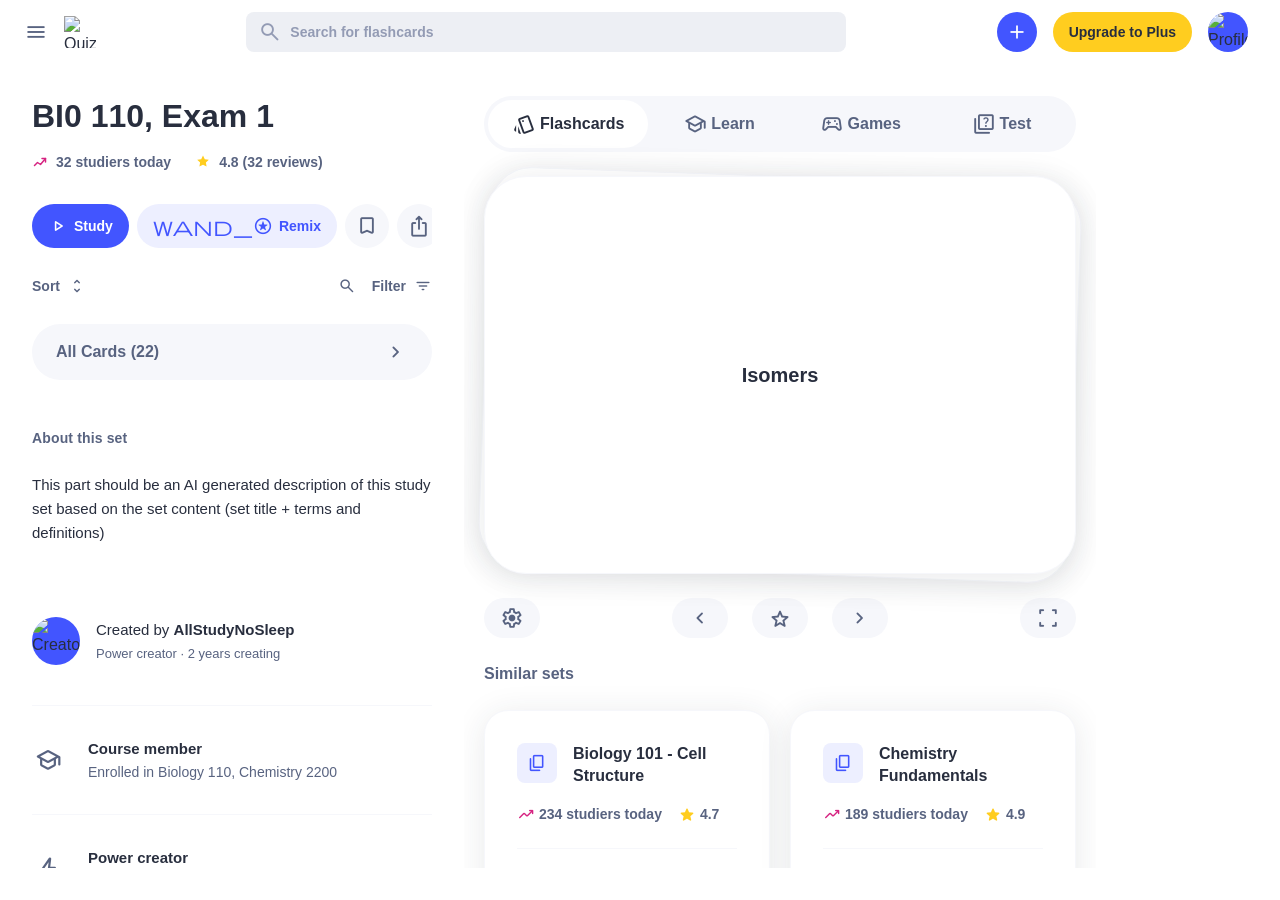
==== index.html @ 4a9bde60 "Change filter button label from 'All' to 'Filter' in variant A" ====
<!DOCTYPE html>
<html lang="en">
<head>
    <meta charset="UTF-8">
    <meta name="viewport" content="width=device-width, initial-scale=1.0">
    <title>BIO 110, Exam 1 - Flashcards</title>
    <link rel="stylesheet" href="styles.css">
    <link rel="preconnect" href="https://fonts.googleapis.com">
    <link rel="preconnect" href="https://fonts.gstatic.com" crossorigin>
    <link href="https://fonts.googleapis.com/css2?family=Material+Symbols+Rounded:opsz,wght,FILL,GRAD@24,400,0,-25" rel="stylesheet">
    <!-- Supabase Client -->
    <script src="https://cdn.jsdelivr.net/npm/@supabase/supabase-js@2"></script>
</head>
<body>
    <!-- Header / Top Navigation -->
    <header class="top-nav">
        <div class="nav-left">
            <button class="icon-btn menu-btn" aria-label="Menu">
                <span class="material-symbols-rounded">menu</span>
            </button>
            <div class="logo">
                <img src="images/Q.png" alt="Quizlet" width="32" height="32">
            </div>
        </div>
        
        <div class="search-bar">
            <span class="material-symbols-rounded search-icon">search</span>
            <span class="search-placeholder">Search for flashcards</span>
        </div>
        
        <div class="nav-right">
            <button class="create-btn" aria-label="Create">
                <span class="material-symbols-rounded">add</span>
            </button>
            <button class="upgrade-btn">Upgrade to Plus</button>
            <div class="avatar">
                <img src="images/Avatar.png" alt="Profile">
            </div>
        </div>
    </header>

    <!-- 3-Panel Layout (Variant B) -->
    <div class="three-panel-layout" id="three-panel-layout">
        <!-- Panel 1: Discovery -->
        <aside class="panel-discovery" id="panel-discovery">
            <div class="discovery-header">
                <h2 class="discovery-title">Discover</h2>
                <button class="discovery-refresh-btn" id="discovery-refresh-btn" title="Find related sets">
                    <span class="material-symbols-rounded">refresh</span>
                </button>
            </div>
            <h5 class="similar-title">Similar sets</h5>
            <div class="discovery-tabs" id="discovery-tabs">
                <button class="discovery-tab active" data-filter="all">All</button>
                <!-- Dynamic tabs will be added here -->
            </div>
            <div class="discovery-list" id="discovery-list">
                <!-- Discovery cards will be populated dynamically -->
                <div class="discovery-loading-skeleton">
                    <div class="skeleton-card"></div>
                    <div class="skeleton-card"></div>
                    <div class="skeleton-card"></div>
                </div>
            </div>
        </aside>

        <!-- Resize Handle 1 -->
        <div class="panel-resize-handle" data-resize="left"></div>

        <!-- Panel 2: Main Content -->
        <main class="panel-main" id="panel-main">
            <div class="panel-main-header">
                <div class="panel-main-title-row">
                    <h1 class="panel-main-title" id="panel-set-title">BIO 110, Exam 1</h1>
                </div>
                <!-- Default meta (hidden in progress view) -->
                <div class="panel-main-meta hide-in-progress" id="panel-meta">
                    <span class="panel-meta-item">
                        <svg width="16" height="16" viewBox="0 0 16 16" fill="none">
                            <path d="M2.5 11.5L5.5 8.5L8.5 10.5L13.5 4.5" stroke="#D62381" stroke-width="1.5" stroke-linecap="round" stroke-linejoin="round"/>
                            <path d="M10 4.5H13.5V8" stroke="#D62381" stroke-width="1.5" stroke-linecap="round" stroke-linejoin="round"/>
                        </svg>
                        <span id="panel-studiers-count">32 studiers today</span>
                    </span>
                    <span class="panel-meta-item">
                        <svg width="16" height="16" viewBox="0 0 16 16" fill="none">
                            <path d="M8 1.5L9.79 5.13L13.81 5.72L10.9 8.53L11.58 12.51L8 10.63L4.42 12.51L5.1 8.53L2.19 5.72L6.21 5.13L8 1.5Z" fill="#FFCD1F"/>
                        </svg>
                        <span id="panel-rating">4.8 (32 reviews)</span>
                    </span>
                </div>
                <!-- Progress bar (shown in progress view) -->
                <div class="panel-progress-view show-in-progress" id="panel-progress-view">
                    <div class="panel-progress-bar">
                        <div class="panel-progress-fill" id="panel-progress-fill"></div>
                    </div>
                    <span class="panel-progress-text" id="panel-progress-text">0% complete</span>
                </div>
                <div class="panel-main-buttons hide-in-progress">
                    <button class="panel-study-btn" id="panel-study-btn">
                        <span class="material-symbols-rounded">play_arrow</span>
                        Study
                    </button>
                    <button class="panel-remix-btn" id="panel-remix-btn">
                        <span class="material-symbols-rounded">wand_stars</span>
                        Remix
                    </button>
                    <div class="panel-main-actions">
                        <button class="panel-action-btn">
                            <span class="material-symbols-rounded">bookmark</span>
                        </button>
                        <button class="panel-action-btn">
                            <span class="material-symbols-rounded">ios_share</span>
                        </button>
                        <div class="more-menu-wrapper">
                            <button class="panel-action-btn more-menu-trigger" aria-label="More options">
                                <span class="material-symbols-rounded">more_horiz</span>
                            </button>
                            <div class="more-menu-dropdown">
                                <button class="more-menu-item">
                                    <span class="material-symbols-rounded">group_add</span>
                                    Add to class
                                </button>
                                <button class="more-menu-item">
                                    <span class="material-symbols-rounded">wand_stars</span>
                                    Remix
                                </button>
                                <button class="more-menu-item">
                                    <span class="material-symbols-rounded">print</span>
                                    Print
                                </button>
                                <button class="more-menu-item">
                                    <span class="material-symbols-rounded">call_merge</span>
                                    Combine
                                </button>
                                <button class="more-menu-item">
                                    <span class="material-symbols-rounded">code</span>
                                    Embed
                                </button>
                                <button class="more-menu-item">
                                    <span class="material-symbols-rounded">warning</span>
                                    Report
                    </button>
                            </div>
                        </div>
                    </div>
                </div>
                <div class="panel-sort-filter">
                    <button class="panel-control-btn" id="panel-sort-btn">
                        <span>Sort</span>
                        <span class="material-symbols-rounded">unfold_more</span>
                    </button>
                    <div class="panel-controls-right">
                        <div class="panel-search-wrapper" id="panel-search-wrapper">
                            <button class="panel-search-btn" id="panel-search-btn">
                                <span class="material-symbols-rounded">search</span>
                            </button>
                            <input type="text" class="panel-search-input" id="panel-search-input" placeholder="Search">
                        </div>
                        <button class="panel-control-btn hide-in-progress" id="panel-filter-btn">
                            <span>Filter</span>
                            <span class="material-symbols-rounded">filter_list</span>
                        </button>
                    </div>
                </div>
            </div>
            <div class="panel-terms-list" id="panel-terms-list">
                <!-- Terms will be populated dynamically -->
            </div>
            <button class="panel-add-term-btn hide-in-progress">
                <span class="material-symbols-rounded">add</span>
                <span>Add cards or upload notes</span>
            </button>
        </main>

        <!-- Resize Handle for Variant E (between terms and AI chat) -->
        <div class="panel-resize-handle" data-resize="center"></div>

        <!-- AI Chat Panel (Variant E only) -->
        <div class="ai-chat-panel" id="ai-chat-panel">
            <!-- Top action buttons -->
            <div class="ai-chat-top-bar">
                <div class="ai-chat-menu-wrapper">
                    <button class="ai-chat-menu-btn" id="ai-chat-menu-btn">
                        <span class="material-symbols-rounded">more_horiz</span>
                    </button>
                    <div class="ai-chat-menu-dropdown" id="ai-chat-menu-dropdown">
                        <button class="ai-chat-menu-item" id="ai-chat-clear-history">
                            <span class="material-symbols-rounded">delete_sweep</span>
                            <span>Clear chat history</span>
                        </button>
                        <button class="ai-chat-menu-item" id="ai-chat-new-conversation">
                            <span class="material-symbols-rounded">add_comment</span>
                            <span>Start new conversation</span>
                        </button>
                    </div>
                </div>
                <button class="ai-chat-collapse-btn">
                    <span class="material-symbols-rounded">expand_more</span>
                </button>
            </div>
            
            <!-- Messages area -->
            <div class="ai-chat-messages" id="ai-chat-messages">
                <!-- Welcome state -->
                <div class="ai-chat-welcome">
                    <!-- Gradient blur decoration -->
                    <div class="ai-chat-gradient-bg"></div>
                    
                    <div class="ai-chat-welcome-content">
                        <h2 class="ai-chat-welcome-title">Let's get ready for exam day</h2>
                        
                        <div class="ai-chat-action-pills">
                            <button class="ai-action-pill" data-prompt="Help me cram for my exam on these flashcards">
                                Help me cram
                            </button>
                            <button class="ai-action-pill" data-prompt="Quiz me on these flashcards">
                                Quiz me
                            </button>
                            <button class="ai-action-pill" data-prompt="Help me prep for an exam on this material">
                                Prep for an exam
                            </button>
                        </div>
                    </div>
                </div>
            </div>
            
            <!-- Input area -->
            <div class="ai-chat-input-area">
                <div class="ai-chat-input-wrapper">
                    <div class="ai-chat-input-row">
                        <button class="ai-chat-add-btn">
                            <span class="material-symbols-rounded">add</span>
                        </button>
                        <input 
                            type="text"
                            class="ai-chat-input" 
                            id="ai-chat-input" 
                            placeholder="Ask me anything"
                        />
                        <button class="ai-chat-send-btn" id="ai-chat-send-btn" disabled>
                            <span class="material-symbols-rounded">arrow_upward</span>
                        </button>
                    </div>
                    
                    <!-- LLM Model Selector -->
                    <div class="llm-selector-wrapper">
                        <button class="llm-selector-btn" id="llm-selector-btn">
                            <span class="llm-selected-name">claude-4.5-sonnet</span>
                            <span class="material-symbols-rounded">expand_more</span>
                        </button>
                        <div class="llm-dropdown" id="llm-dropdown">
                            <div class="llm-dropdown-header">
                                <span>Search models</span>
                            </div>
                            <div class="llm-dropdown-toggles">
                                <label class="llm-toggle-item">
                                    <span>Auto</span>
                                    <input type="checkbox" class="llm-toggle" id="llm-auto">
                                    <span class="llm-toggle-slider"></span>
                                </label>
                                <label class="llm-toggle-item">
                                    <span>MAX Mode</span>
                                    <input type="checkbox" class="llm-toggle" id="llm-max-mode" checked>
                                    <span class="llm-toggle-slider"></span>
                                </label>
                            </div>
                            <div class="llm-dropdown-list">
                                <button class="llm-option" data-model="composer-1">composer-1</button>
                                <button class="llm-option" data-model="claude-4.5-opus-high">claude-4.5-opus-high</button>
                                <button class="llm-option active" data-model="claude-4.5-sonnet">claude-4.5-sonnet</button>
                                <button class="llm-option" data-model="gpt-5.1-codex-max">gpt-5.1-codex-max</button>
                                <button class="llm-option" data-model="gpt-5.2">gpt-5.2</button>
                                <button class="llm-option" data-model="gemini-3-flash">gemini-3-flash</button>
                                <button class="llm-option" data-model="gpt-5.1-codex-mini">gpt-5.1-codex-mini</button>
                                <button class="llm-option" data-model="grok-code-fast-1">grok-code-fast-1</button>
                            </div>
                        </div>
                    </div>
                </div>
            </div>
        </div>

        <!-- Resize Handle 2 -->
        <div class="panel-resize-handle" data-resize="right"></div>

        <!-- Panel 3: Study Plan (collapsible) -->
        <aside class="panel-study-plan" id="panel-study-plan">
            <!-- Default study plan view -->
            <div class="study-plan-default" id="study-plan-default">
                <div class="study-plan-header">
                    <h2 class="study-plan-title">Study plan</h2>
                    <button class="study-plan-settings" id="study-plan-settings-btn">
                        <span class="material-symbols-rounded settings-icon">tune</span>
                        <span class="material-symbols-rounded save-icon">check</span>
                    </button>
                </div>
                
                <div class="study-plan-timeline" id="study-plan-timeline">
                    <div class="study-plan-item recommended" data-mode="flashcards">
                        <div class="study-plan-dot"></div>
                        <button class="study-plan-drag-handle">
                            <span class="material-symbols-rounded">drag_indicator</span>
                        </button>
                        <div class="study-action-card study-action-flashcards expanded" data-mode="flashcards">
                            <div class="study-action-header">
                                <div class="study-action-icon edit-mode-icon">
                                    <div class="mode-icon-wrapper">
                                        <img src="images/flashcards.png" alt="Flashcards" class="mode-icon-img">
                                        <img src="images/shadow.png" alt="" class="mode-icon-shadow">
                                    </div>
                                </div>
                                <span class="study-action-label">Flashcards</span>
                                <div class="study-action-cta">
                                    <span class="study-action-cta-text">Quick practice</span>
                                    <span class="material-symbols-rounded">chevron_right</span>
                                </div>
                            </div>
                            <div class="study-action-illustration">
                                <img src="images/flashcards.png" alt="Flashcards" class="study-action-illustration-img">
                                <img src="images/shadow.png" alt="" class="study-action-illustration-shadow">
                            </div>
                            <div class="study-action-progress panel-flashcard-progress">
                                <div class="study-action-progress-bar">
                                    <div class="study-action-progress-fill" id="panel-flashcard-progress" style="width: 0%"></div>
                            </div>
                                <span class="study-action-progress-text" id="panel-flashcard-progress-text">0% complete</span>
                            </div>
                            <button class="study-action-delete">
                                <span class="material-symbols-rounded">delete</span>
                            </button>
                        </div>
                    </div>
                    
                    <div class="study-plan-item" data-mode="learn">
                        <div class="study-plan-dot"></div>
                        <button class="study-plan-drag-handle">
                            <span class="material-symbols-rounded">drag_indicator</span>
                        </button>
                        <div class="study-action-card study-action-learn" data-mode="learn">
                            <span class="study-action-label">Learn</span>
                            <div class="study-action-icon">
                                <div class="mode-icon-wrapper">
                                    <img src="images/learn.png" alt="Learn" class="mode-icon-img">
                                    <img src="images/shadow.png" alt="" class="mode-icon-shadow">
                                </div>
                                <span class="material-symbols-rounded chevron-icon">chevron_right</span>
                            </div>
                            <button class="study-action-delete">
                                <span class="material-symbols-rounded">delete</span>
                            </button>
                        </div>
                    </div>
                    
                    <div class="study-plan-item" data-mode="games">
                        <div class="study-plan-dot"></div>
                        <button class="study-plan-drag-handle">
                            <span class="material-symbols-rounded">drag_indicator</span>
                        </button>
                        <div class="study-action-card study-action-games" data-mode="games">
                            <span class="study-action-label">Games</span>
                            <div class="study-action-icon">
                                <div class="mode-icon-wrapper">
                                    <img src="images/games.png" alt="Games" class="mode-icon-img">
                                    <img src="images/shadow.png" alt="" class="mode-icon-shadow">
                                </div>
                                <span class="material-symbols-rounded chevron-icon">chevron_right</span>
                            </div>
                            <button class="study-action-delete">
                                <span class="material-symbols-rounded">delete</span>
                            </button>
                        </div>
                    </div>
                    
                    <div class="study-plan-item" data-mode="test">
                        <div class="study-plan-dot"></div>
                        <button class="study-plan-drag-handle">
                            <span class="material-symbols-rounded">drag_indicator</span>
                        </button>
                        <div class="study-action-card study-action-test" data-mode="test">
                            <span class="study-action-label">Test</span>
                            <div class="study-action-icon">
                                <div class="mode-icon-wrapper">
                                    <img src="images/test.png" alt="Test" class="mode-icon-img">
                                    <img src="images/shadow.png" alt="" class="mode-icon-shadow">
                                </div>
                                <span class="material-symbols-rounded chevron-icon">chevron_right</span>
                            </div>
                            <button class="study-action-delete">
                                <span class="material-symbols-rounded">delete</span>
                            </button>
                        </div>
                    </div>
                    
                    <div class="study-plan-item study-plan-add-new" id="study-plan-add-new">
                        <div class="study-plan-dot add-dot"></div>
                        <button class="study-action-card study-action-add" id="study-plan-add-btn">
                            <span class="study-action-label">Add activity</span>
                            <span class="material-symbols-rounded">add</span>
                        </button>
                    </div>
                </div>
                
                <div class="study-plan-header exam-day-header">
                    <h2 class="study-plan-title">Exam day</h2>
                </div>
                
                <div class="exam-day-timeline">
                    <div class="exam-day-item">
                        <div class="exam-day-dot"></div>
                        <div class="study-action-card study-action-cheatsheet" data-mode="cheatsheet">
                            <span class="study-action-label">Cheat sheet</span>
                            <div class="study-action-icon">
                                <div class="mode-icon-wrapper">
                                    <img src="images/cheatsheet.png" alt="Cheat sheet" class="mode-icon-img">
                                    <img src="images/shadow.png" alt="" class="mode-icon-shadow">
                                </div>
                                <span class="material-symbols-rounded">chevron_right</span>
                            </div>
                        </div>
                    </div>
                    <div class="exam-day-item">
                        <div class="exam-day-dot"></div>
                        <div class="study-action-card study-action-podcast" data-mode="podcast">
                            <span class="study-action-label">Podcast</span>
                            <div class="study-action-icon">
                                <div class="mode-icon-wrapper">
                                    <img src="images/podcast.png" alt="Podcast" class="mode-icon-img">
                                    <img src="images/shadow.png" alt="" class="mode-icon-shadow">
                                </div>
                                <span class="material-symbols-rounded">chevron_right</span>
                            </div>
                        </div>
                    </div>
                    <div class="exam-day-item">
                        <div class="exam-day-dot"></div>
                        <div class="study-action-card study-action-video" data-mode="video">
                            <span class="study-action-label">Video overview</span>
                            <div class="study-action-icon">
                                <div class="mode-icon-wrapper">
                                    <img src="images/video-overview.png" alt="Video overview" class="mode-icon-img">
                                    <img src="images/shadow.png" alt="" class="mode-icon-shadow">
                                </div>
                                <span class="material-symbols-rounded">chevron_right</span>
                            </div>
                        </div>
                    </div>
                    <div class="exam-day-item">
                        <div class="exam-day-dot"></div>
                        <div class="study-action-card study-action-meditation" data-mode="meditation">
                            <span class="study-action-label">Pre-test meditation</span>
                            <div class="study-action-icon">
                                <div class="mode-icon-wrapper">
                                    <img src="images/meditation.png" alt="Meditation" class="mode-icon-img">
                                    <img src="images/shadow.png" alt="" class="mode-icon-shadow">
                                </div>
                                <span class="material-symbols-rounded">chevron_right</span>
                            </div>
                        </div>
                    </div>
                </div>
            </div>
            
            <!-- Expanded study experience view -->
            <div class="study-experience" id="study-experience">
                <div class="study-experience-header">
                    <nav class="experience-tabs" id="experience-tabs">
                        <button class="experience-tab-btn active" data-mode="flashcards">
                            <span class="material-symbols-rounded">style</span>
                            <span>Flashcards</span>
                        </button>
                        <button class="experience-tab-btn" data-mode="learn">
                            <span class="material-symbols-rounded">school</span>
                            <span>Learn</span>
                        </button>
                        <button class="experience-tab-btn" data-mode="games">
                            <span class="material-symbols-rounded">sports_esports</span>
                            <span>Games</span>
                        </button>
                        <button class="experience-tab-btn" data-mode="test">
                            <span class="material-symbols-rounded">quiz</span>
                            <span>Test</span>
                        </button>
                    </nav>
                    <div class="study-experience-progress">
                        <span id="study-progress-text">1 / 22</span>
                    </div>
                    <button class="study-close-btn" id="study-close-btn" title="Close">
                        <span class="material-symbols-rounded">close</span>
                    </button>
                </div>
                
                <div class="study-experience-content" id="study-experience-content">
                    <!-- Flashcard experience -->
                    <div class="experience-flashcard-wrapper">
                        <div class="experience-flashcard-stack">
                            <div class="experience-flashcard-bg"></div>
                            <div class="experience-flashcard" id="experience-flashcard">
                                <div class="experience-flashcard-inner">
                                    <div class="experience-flashcard-front">
                                        <p class="experience-flashcard-text" id="experience-card-front">Term</p>
                                    </div>
                                    <div class="experience-flashcard-back">
                                        <p class="experience-flashcard-text" id="experience-card-back">Definition</p>
                                    </div>
                                </div>
                            </div>
                        </div>
                        
                        <div class="experience-controls">
                            <div class="experience-controls-left">
                                <button class="experience-control-btn" id="experience-shuffle-btn" title="Shuffle">
                                    <span class="material-symbols-rounded">shuffle</span>
                                </button>
                            </div>
                            <div class="experience-controls-center">
                                <button class="experience-control-btn" id="experience-prev-btn">
                                    <span class="material-symbols-rounded">chevron_left</span>
                                </button>
                                <button class="experience-control-btn star" id="experience-star-btn">
                                    <span class="material-symbols-rounded">star</span>
                                </button>
                                <button class="experience-control-btn" id="experience-next-btn">
                                    <span class="material-symbols-rounded">chevron_right</span>
                                </button>
                            </div>
                            <div class="experience-controls-right">
                                <button class="experience-control-btn" id="experience-fullscreen-btn" title="Fullscreen">
                                    <span class="material-symbols-rounded">fullscreen</span>
                                </button>
                            </div>
                        </div>
                    </div>
                </div>
            </div>
        </aside>
    </div>

    <!-- Journey Layout (Variant C) -->
    <div class="journey-layout">
        <!-- Sidebar (exact mirror of Variant A sidebar) -->
        <aside class="journey-sidebar">
            <div class="set-info">
                <h1 class="set-title journey-set-title-sync">BIO 110, Exam 1</h1>
                
                <!-- Default metadata (shown before engagement) -->
                <div class="set-meta" id="journey-sidebar-set-meta">
                    <div class="stat-item">
                        <svg width="16" height="16" viewBox="0 0 16 16" fill="none">
                            <path d="M2.5 11.5L5.5 8.5L8.5 10.5L13.5 4.5" stroke="#D62381" stroke-width="1.5" stroke-linecap="round" stroke-linejoin="round"/>
                            <path d="M10 4.5H13.5V8" stroke="#D62381" stroke-width="1.5" stroke-linecap="round" stroke-linejoin="round"/>
                        </svg>
                        <span>32 studiers today</span>
                    </div>
                    
                    <div class="stat-item">
                        <svg width="16" height="16" viewBox="0 0 16 16" fill="none">
                            <path d="M8 1.5L9.79 5.13L13.81 5.72L10.9 8.53L11.58 12.51L8 10.63L4.42 12.51L5.1 8.53L2.19 5.72L6.21 5.13L8 1.5Z" fill="#FFCD1F"/>
                        </svg>
                        <span>4.8 (32 reviews)</span>
                    </div>
                </div>
                
                <!-- Progress view (shown after engagement) -->
                <div class="sidebar-progress-view" id="journey-sidebar-progress-view">
                    <div class="sidebar-progress-bar">
                        <div class="sidebar-progress-fill" id="journey-sidebar-progress-fill"></div>
                    </div>
                    <span class="sidebar-progress-text" id="journey-sidebar-progress-text">0% complete</span>
                </div>
                
                <div class="action-buttons journey-action-buttons">
                    <div class="action-buttons-left">
                        <button class="sidebar-study-btn journey-sidebar-study-btn">
                            <span class="material-symbols-rounded">play_arrow</span>
                            Study
                        </button>
                        <button class="sidebar-remix-btn">
                            <span class="material-symbols-rounded">wand_stars</span>
                            Remix
                        </button>
                    </div>
                    <div class="action-buttons-right">
                        <button class="action-btn" aria-label="Bookmark">
                            <span class="material-symbols-rounded">bookmark</span>
                        </button>
                        <button class="action-btn" aria-label="Share">
                            <span class="material-symbols-rounded">ios_share</span>
                        </button>
                        <div class="more-menu-wrapper">
                            <button class="action-btn more-menu-trigger" aria-label="More options">
                                <span class="material-symbols-rounded">more_horiz</span>
                            </button>
                            <div class="more-menu-dropdown">
                                <button class="more-menu-item">
                                    <span class="material-symbols-rounded">group_add</span>
                                    Add to class
                                </button>
                                <button class="more-menu-item">
                                    <span class="material-symbols-rounded">wand_stars</span>
                                    Remix
                                </button>
                                <button class="more-menu-item">
                                    <span class="material-symbols-rounded">print</span>
                                    Print
                                </button>
                                <button class="more-menu-item">
                                    <span class="material-symbols-rounded">call_merge</span>
                                    Combine
                                </button>
                                <button class="more-menu-item">
                                    <span class="material-symbols-rounded">code</span>
                                    Embed
                                </button>
                                <button class="more-menu-item">
                                    <span class="material-symbols-rounded">warning</span>
                                    Report
                                </button>
                            </div>
                        </div>
                    </div>
                </div>
            </div>

            <!-- Sort & Filter Controls -->
            <div class="toc-controls">
                <button class="toc-control-btn" id="journey-sort-btn">
                    <span>Sort</span>
                    <span class="material-symbols-rounded">unfold_more</span>
                </button>
                <div class="toc-controls-right">
                    <div class="toc-search-wrapper" id="journey-search-wrapper">
                        <button class="toc-search-btn" id="journey-search-btn">
                            <span class="material-symbols-rounded">search</span>
                        </button>
                        <input type="text" class="toc-search-input" id="journey-search-input" placeholder="Search">
                    </div>
                    <button class="toc-control-btn" id="journey-filter-btn">
                        <span>Filter</span>
                        <span class="material-symbols-rounded">filter_list</span>
                    </button>
                </div>
            </div>

            <div class="journey-topics-container" id="journey-topics-container">
                <!-- Dynamic content will be populated here -->
            </div>

            <!-- About Section -->
            <div class="about-section">
                <h3 class="about-title">About this set</h3>
                <p class="about-description" id="journey-about-description">
                    This part should be an AI generated description of this study set based on the set content (set title + terms and definitions)
                </p>

                <!-- Creator Info -->
                <div class="creator-info">
                    <div class="creator-avatar">
                        <img src="images/Avatar.png" alt="Creator">
                    </div>
                    <div class="creator-details">
                        <span class="creator-name">Created by <strong>AllStudyNoSleep</strong></span>
                        <span class="creator-badge">Power creator · 2 years creating</span>
                    </div>
                </div>

                <!-- Metadata Items (same as Variant A) -->
                <div class="metadata-list">
                    <div class="metadata-item">
                        <span class="material-symbols-rounded metadata-icon">school</span>
                        <div class="metadata-content">
                            <span class="metadata-label">Course member</span>
                            <span class="metadata-value">Enrolled in Biology 110, Chemistry 2200</span>
                        </div>
                    </div>
                    
                    <div class="metadata-item">
                        <span class="material-symbols-rounded metadata-icon">bolt</span>
                        <div class="metadata-content">
                            <span class="metadata-label">Power creator</span>
                            <span class="metadata-value">Has created 1000+ terms on Quizlet</span>
                        </div>
                    </div>
                    
                    <div class="metadata-item">
                        <span class="metadata-icon metadata-icon-text">Q+</span>
                        <div class="metadata-content">
                            <span class="metadata-label">Quizlet Plus subscriber</span>
                            <span class="metadata-value">Power creator · 2 years creating</span>
                        </div>
                    </div>
                </div>
            </div>
        </aside>

        <!-- Old Left Panel: Set Info & Terms (hidden, kept for backwards compatibility) -->
        <div class="journey-terms-panel">
            <div class="journey-header">
                <h1 class="journey-title" id="journey-set-title">BIO 110, Exam 1</h1>
                <div class="journey-meta">
                    <span class="journey-meta-item trending">
                        <span class="material-symbols-rounded">trending_up</span>
                        32 studiers today
                    </span>
                    <span class="journey-meta-item rating">
                        <span class="material-symbols-rounded filled star-icon">star</span>
                        4.8 (32 reviews)
                    </span>
                </div>
            </div>
            
            <!-- Actions -->
            <div class="journey-secondary-actions">
                <button class="journey-study-btn">
                    <span class="material-symbols-rounded">play_arrow</span>
                    Study
                </button>
                <button class="journey-action-btn" title="Save">
                    <span class="material-symbols-rounded">bookmark</span>
                </button>
                <button class="journey-action-btn" title="Share">
                    <span class="material-symbols-rounded">ios_share</span>
                </button>
                <button class="journey-action-btn" title="More">
                    <span class="material-symbols-rounded">more_horiz</span>
                </button>
            </div>
            
            <!-- Sort/Filter -->
            <div class="journey-controls">
                <button class="journey-sort-btn" id="journey-sort-btn-old">
                    <span>Sort</span>
                    <span class="material-symbols-rounded">unfold_more</span>
                </button>
                <button class="journey-filter-btn" id="journey-filter-btn-old">
                    <span>Filter</span>
                    <span class="material-symbols-rounded">filter_list</span>
                </button>
            </div>
            
            <div class="journey-terms-list" id="journey-terms-list">
                <!-- Terms sections will be populated dynamically -->
            </div>
            
            <button class="journey-add-btn">
                <span class="material-symbols-rounded">add</span>
            </button>
        </div>
        
        <!-- Right Panel: Journey Map -->
        <div class="journey-map-panel">
            <div class="journey-map" id="journey-map">
                <!-- Journey nodes will be populated dynamically -->
            </div>
        </div>
    </div>

    <!-- Table Layout (Variant D) -->
    <div class="table-layout">
        <!-- Left Rail - Set Info (matches study-mode-sidebar) -->
            <aside class="table-rail">
                <div class="rail-content">
                    <!-- Title & Meta -->
                    <div class="rail-header">
                        <h1 class="rail-title" id="table-set-title">BIO 110, Exam 1</h1>
                        <div class="rail-meta" id="rail-meta">
                            <span class="rail-meta-item">
                                <svg width="16" height="16" viewBox="0 0 16 16" fill="none">
                                    <path d="M2.5 11.5L5.5 8.5L8.5 10.5L13.5 4.5" stroke="#D62381" stroke-width="1.5" stroke-linecap="round" stroke-linejoin="round"/>
                                    <path d="M10 4.5H13.5V8" stroke="#D62381" stroke-width="1.5" stroke-linecap="round" stroke-linejoin="round"/>
                                </svg>
                                32 studiers today
                            </span>
                            <span class="rail-meta-item">
                                <svg width="16" height="16" viewBox="0 0 16 16" fill="none">
                                    <path d="M8 1.5L9.79 5.13L13.81 5.72L10.9 8.53L11.58 12.51L8 10.63L4.42 12.51L5.1 8.53L2.19 5.72L6.21 5.13L8 1.5Z" fill="#FFCD1F"/>
                                </svg>
                                4.8 (32 reviews)
                            </span>
                        </div>
                        <!-- Progress bar (shown when user has study progress) -->
                        <div class="rail-progress-view" id="rail-progress-view">
                            <div class="rail-progress-bar">
                                <div class="rail-progress-fill" id="rail-progress-fill"></div>
                            </div>
                            <span class="rail-progress-text" id="rail-progress-text">0% complete</span>
                        </div>
                    </div>

                    <!-- Primary Actions with Secondary Actions inline -->
                    <div class="rail-primary-actions">
                        <button class="rail-study-btn" id="rail-study-btn">
                            <span class="material-symbols-rounded">play_arrow</span>
                            Study
                        </button>
                        <button class="rail-remix-btn" id="rail-remix-btn">
                            <span class="material-symbols-rounded">wand_stars</span>
                            Remix
                        </button>
                        <button class="rail-action-btn" title="Save">
                            <span class="material-symbols-rounded">bookmark</span>
                        </button>
                        <button class="rail-action-btn" title="Share">
                            <span class="material-symbols-rounded">ios_share</span>
                        </button>
                        <button class="rail-action-btn" title="More">
                            <span class="material-symbols-rounded">more_horiz</span>
                        </button>
                    </div>

                    <!-- About Section -->
                    <div class="rail-section">
                        <h3 class="rail-section-title">About this set</h3>
                        <p class="rail-about-text" id="table-about-text">
                            This part should be an AI generated description of this study set based on the set content (set title + terms and definitions)
                        </p>
                    </div>

                    <!-- Creator Section -->
                    <div class="rail-section rail-creator">
                        <div class="rail-creator-avatar">
                            <img src="images/Avatar-photo.png" alt="Creator">
                        </div>
                        <div class="rail-creator-info">
                            <span class="rail-creator-label">Created by</span>
                            <span class="rail-creator-name">AllStudyNoSleep</span>
                            <span class="rail-creator-badge">Power creator · 2 years creating</span>
                        </div>
                    </div>

                    <!-- Course Member Section -->
                    <div class="rail-section rail-course">
                        <div class="rail-course-icon">
                            <span class="material-symbols-rounded">assured_workload</span>
                        </div>
                        <div class="rail-course-info">
                            <span class="rail-course-title">Course member</span>
                            <span class="rail-course-desc">Enrolled in Biology 110, Chemistry 2200</span>
                        </div>
                    </div>

                    <!-- Similar Sets Section -->
                    <div class="rail-section rail-similar">
                        <h3 class="rail-section-title">Similar sets</h3>
                        
                        <!-- Filter Pills -->
                        <div class="rail-filter-pills" id="rail-filter-pills">
                            <button class="rail-pill active" data-filter="all">All</button>
                            <button class="rail-pill" data-filter="biology">Biology</button>
                            <button class="rail-pill" data-filter="chemistry">Chemistry</button>
                            <button class="rail-pill" data-filter="exam">Exam prep</button>
                        </div>
                        
                        <!-- Recommendations List -->
                        <div class="rail-recommendations" id="rail-recommendations">
                            <!-- Will be populated by JavaScript -->
                        </div>
                    </div>
                </div>
            </aside>

        <!-- Main Section (Right) - Study Area (matches study-mode-main) -->
            <main class="table-main">
            <!-- Mode Tabs & Actions Header (matches study-mode-header) -->
            <div class="table-header">
                <div class="table-mode-control" id="table-mode-control">
                    <button class="table-mode-btn active" data-mode="list">
                        <span class="material-symbols-rounded">list</span>
                        <span>List</span>
                    </button>
                    <button class="table-mode-btn" data-mode="flashcards">
                        <span class="material-symbols-rounded">style</span>
                        <span>Flashcards</span>
                    </button>
                    <button class="table-mode-btn" data-mode="learn">
                        <span class="material-symbols-rounded">sync</span>
                        <span>Learn</span>
                    </button>
                    <button class="table-mode-btn" data-mode="games">
                        <span class="material-symbols-rounded">grid_view</span>
                        <span>Games</span>
                    </button>
                    <button class="table-mode-btn" data-mode="test">
                        <span class="material-symbols-rounded">description</span>
                        <span>Test</span>
                    </button>
                </div>
                <div class="table-header-actions">
                    <button class="table-action-btn" id="table-header-search-btn" aria-label="Search">
                        <span class="material-symbols-rounded">search</span>
                    </button>
                    <button class="table-action-btn" aria-label="More options">
                        <span class="material-symbols-rounded">more_vert</span>
                    </button>
                </div>
            </div>
            
            <!-- Terms Content Area -->
            <div class="table-content-area">
                <!-- Unified Toolbar -->
                <div class="table-list-toolbar">
                    <div class="toolbar-left">
                        <label class="table-checkbox select-all">
                            <input type="checkbox" id="table-list-select-all">
                            <span class="custom-checkbox"></span>
                        </label>
                        <button class="table-sort-btn" id="table-sort-btn">
                            <span>Sort</span>
                            <span class="material-symbols-rounded">unfold_more</span>
                        </button>
                        <button class="table-filter-btn" id="table-filter-btn">
                            <span>Filter</span>
                            <span class="material-symbols-rounded">filter_list</span>
                        </button>
                    </div>
                </div>
                
                <!-- Terms List -->
                <div class="table-terms-container">
                    <div class="table-terms-list" id="table-terms-list">
                        <!-- Terms will be populated by JavaScript -->
                    </div>
                </div>
        </div>
        </main>

        <!-- Selection Action Bar (hidden by default) -->
        <div class="table-action-bar" id="table-action-bar">
            <div class="action-bar-left">
                <span class="selection-count" id="selection-count">0 selected</span>
                <button class="action-bar-clear" id="action-bar-clear">
                    <span class="material-symbols-rounded">close</span>
                </button>
            </div>
            <div class="action-bar-actions">
                <button class="action-bar-btn primary">
                    <span class="material-symbols-rounded">play_arrow</span>
                    <span>Study</span>
                </button>
                <button class="action-bar-btn">
                    <span class="material-symbols-rounded">star</span>
                    <span>Star</span>
                </button>
                <button class="action-bar-btn">
                    <span class="material-symbols-rounded">note_add</span>
                    <span>Add to draft</span>
                </button>
                <button class="action-bar-btn danger">
                    <span class="material-symbols-rounded">delete</span>
                    <span>Delete</span>
                </button>
            </div>
        </div>
    </div>

    <!-- Main Content (Default Layout) -->
    <main class="main-content">
        <!-- Left Sidebar -->
        <aside class="sidebar">
            <div class="set-info">
                <h1 class="set-title">BI0 110, Exam 1</h1>
                
                <!-- Default metadata (shown before engagement) -->
                <div class="set-meta" id="sidebar-set-meta">
                    <div class="stat-item">
                        <svg width="16" height="16" viewBox="0 0 16 16" fill="none">
                            <path d="M2.5 11.5L5.5 8.5L8.5 10.5L13.5 4.5" stroke="#D62381" stroke-width="1.5" stroke-linecap="round" stroke-linejoin="round"/>
                            <path d="M10 4.5H13.5V8" stroke="#D62381" stroke-width="1.5" stroke-linecap="round" stroke-linejoin="round"/>
                        </svg>
                        <span>32 studiers today</span>
                    </div>
                    
                    <div class="stat-item">
                        <svg width="16" height="16" viewBox="0 0 16 16" fill="none">
                            <path d="M8 1.5L9.79 5.13L13.81 5.72L10.9 8.53L11.58 12.51L8 10.63L4.42 12.51L5.1 8.53L2.19 5.72L6.21 5.13L8 1.5Z" fill="#FFCD1F"/>
                        </svg>
                        <span>4.8 (32 reviews)</span>
                    </div>
                </div>
                
                <!-- Progress view (shown after engagement) -->
                <div class="sidebar-progress-view" id="sidebar-progress-view">
                    <div class="sidebar-progress-bar">
                        <div class="sidebar-progress-fill" id="sidebar-progress-fill"></div>
                    </div>
                    <span class="sidebar-progress-text" id="sidebar-progress-text">0% complete</span>
                </div>
                
                <div class="action-buttons">
                    <button class="sidebar-study-btn">
                        <span class="material-symbols-rounded">play_arrow</span>
                        Study
                    </button>
                    <button class="sidebar-remix-btn">
                        <span class="material-symbols-rounded">wand_stars</span>
                        Remix
                    </button>
                    <button class="action-btn" aria-label="Bookmark">
                        <span class="material-symbols-rounded">bookmark</span>
                    </button>
                    <button class="action-btn" aria-label="Share">
                        <span class="material-symbols-rounded">ios_share</span>
                    </button>
                    <div class="more-menu-wrapper">
                        <button class="action-btn more-menu-trigger" aria-label="More options">
                        <span class="material-symbols-rounded">more_horiz</span>
                        </button>
                        <div class="more-menu-dropdown">
                            <button class="more-menu-item">
                                <span class="material-symbols-rounded">group_add</span>
                                Add to class
                            </button>
                            <button class="more-menu-item">
                                <span class="material-symbols-rounded">wand_stars</span>
                                Remix
                            </button>
                            <button class="more-menu-item">
                                <span class="material-symbols-rounded">print</span>
                                Print
                            </button>
                            <button class="more-menu-item">
                                <span class="material-symbols-rounded">call_merge</span>
                                Combine
                            </button>
                            <button class="more-menu-item">
                                <span class="material-symbols-rounded">code</span>
                                Embed
                            </button>
                            <button class="more-menu-item">
                                <span class="material-symbols-rounded">warning</span>
                                Report
                    </button>
                        </div>
                    </div>
                </div>
            </div>

            <!-- Sort & Filter Controls -->
            <div class="toc-controls">
                <button class="toc-control-btn" id="sort-btn">
                    <span>Sort</span>
                    <span class="material-symbols-rounded">unfold_more</span>
                </button>
                <div class="toc-controls-right">
                    <div class="toc-search-wrapper" id="toc-search-wrapper">
                        <button class="toc-search-btn" id="toc-search-btn">
                            <span class="material-symbols-rounded">search</span>
                        </button>
                        <input type="text" class="toc-search-input" id="toc-search-input" placeholder="Search">
                    </div>
                    <button class="toc-control-btn" id="filter-btn">
                        <span>Filter</span>
                        <span class="material-symbols-rounded">filter_list</span>
                    </button>
                </div>
            </div>

            <div class="topics-container">
                <!-- Dynamic content will be populated here -->
            </div>

            <!-- About Section -->
            <div class="about-section">
                <h3 class="about-title">About this set</h3>
                <p class="about-description" id="about-description">
                    This part should be an AI generated description of this study set based on the set content (set title + terms and definitions)
                </p>

                <!-- Creator Info -->
                <div class="creator-info">
                    <div class="creator-avatar">
                        <img src="images/Avatar.png" alt="Creator">
                    </div>
                    <div class="creator-details">
                        <span class="creator-name">Created by <strong>AllStudyNoSleep</strong></span>
                        <span class="creator-badge">Power creator · 2 years creating</span>
                    </div>
                </div>

                <!-- Metadata Items -->
                <div class="metadata-list">
                    <div class="metadata-item">
                        <span class="material-symbols-rounded metadata-icon">school</span>
                        <div class="metadata-content">
                            <span class="metadata-label">Course member</span>
                            <span class="metadata-value">Enrolled in Biology 110, Chemistry 2200</span>
                        </div>
                    </div>
                    
                    <div class="metadata-item">
                        <span class="material-symbols-rounded metadata-icon">bolt</span>
                        <div class="metadata-content">
                            <span class="metadata-label">Power creator</span>
                            <span class="metadata-value">Has created 1000+ terms on Quizlet</span>
                        </div>
                    </div>
                    
                    <div class="metadata-item">
                        <span class="metadata-icon metadata-icon-text">Q+</span>
                        <div class="metadata-content">
                            <span class="metadata-label">Quizlet Plus subscriber</span>
                            <span class="metadata-value">Power creator · 2 years creating</span>
                        </div>
                    </div>
                </div>
            </div>
        </aside>

        <!-- Right Content Area -->
        <section class="study-area">
            <!-- Tab Navigation -->
            <nav class="study-tabs">
                <button class="tab-btn active" data-tab="flashcards">
                    <span class="material-symbols-rounded">style</span>
                    <span>Flashcards</span>
                </button>
                <button class="tab-btn" data-tab="learn">
                    <span class="material-symbols-rounded">school</span>
                    <span>Learn</span>
                </button>
                <button class="tab-btn" data-tab="games">
                    <span class="material-symbols-rounded">sports_esports</span>
                    <span>Games</span>
                </button>
                <button class="tab-btn" data-tab="test">
                    <span class="material-symbols-rounded">quiz</span>
                    <span>Test</span>
                </button>
            </nav>

            <!-- Flashcard -->
            <div class="flashcard-wrapper">
                <div class="flashcard-stack">
                    <div class="flashcard-bg"></div>
                    <div class="flashcard" id="flashcard">
                        <div class="flashcard-inner">
                            <div class="flashcard-front">
                                <p class="flashcard-text" id="card-front">Isomers</p>
                            </div>
                            <div class="flashcard-back">
                                <p class="flashcard-text" id="card-back">Two compounds with the same chemical formula but different structures</p>
                            </div>
                        </div>
                    </div>
                </div>
            </div>

            <!-- Flashcard Controls -->
            <div class="flashcard-controls">
                <button class="control-btn" id="settings-btn" aria-label="Settings">
                    <span class="material-symbols-rounded">settings</span>
                </button>
                
                <div class="nav-controls">
                    <button class="control-btn" id="prev-btn" aria-label="Previous card">
                        <span class="material-symbols-rounded">chevron_left</span>
                    </button>
                    <button class="control-btn" id="star-btn" aria-label="Star card">
                        <span class="material-symbols-rounded">star</span>
                    </button>
                    <button class="control-btn" id="next-btn" aria-label="Next card">
                        <span class="material-symbols-rounded">chevron_right</span>
                    </button>
                </div>
                
                <button class="control-btn" id="fullscreen-btn" aria-label="Study" title="Launch Study Mode">
                    <span class="material-symbols-rounded">fullscreen</span>
                </button>
            </div>

            <!-- Similar Study Sets -->
            <div class="similar-sets">
                <h3 class="similar-title">Similar sets</h3>
                <div class="sets-grid" id="similar-sets-grid">
                    <!-- Dynamically populated by AI -->
                </div>
            </div>
        </section>
    </main>

    <!-- Layout Selector Modal -->
    <div class="import-modal-overlay" id="import-modal-overlay">
        <div class="import-modal layout-modal">
            <div class="import-modal-header">
                <!-- Main step header -->
                <div class="import-title" id="header-main">
                    <span class="material-symbols-rounded">dashboard</span>
                    <span>Set page options</span>
                </div>
                <!-- Import step header -->
                <div class="import-title hidden" id="header-import">
                    <button class="import-back-btn" id="import-back-btn">
                        <span class="material-symbols-rounded">arrow_back</span>
                    </button>
                    <span id="import-header-text">Import new set</span>
                </div>
                <button class="import-close-btn" id="import-close-btn" aria-label="Close modal">
                    <svg width="20" height="20" viewBox="0 0 20 20" fill="none">
                        <path d="M5 5L15 15M15 5L5 15" stroke="currentColor" stroke-width="2" stroke-linecap="round"/>
                    </svg>
                </button>
            </div>
            <div class="import-modal-content">
                <!-- Step 1: Main Menu -->
                <div class="modal-step" id="modal-step-main" data-step="main">
                <!-- Design Variant Selector -->
                    <div class="import-field variant-field">
                        <label class="import-label">Select prototype</label>
                    <div class="variant-selector" id="variant-selector">
                        <button class="variant-btn active" data-variant="option-a">
                                <span class="variant-icon">
                                    <span class="material-symbols-rounded">view_carousel</span>
                                </span>
                                <span class="variant-btn-text">
                            <span class="variant-name">Preview</span>
                                    <span class="variant-desc">Card carousel with preview</span>
                                </span>
                        </button>
                        <button class="variant-btn" data-variant="option-b">
                                <span class="variant-icon">
                                    <span class="material-symbols-rounded">view_column</span>
                                </span>
                                <span class="variant-btn-text">
                                    <span class="variant-name">Panels</span>
                                    <span class="variant-desc">Three-column layout</span>
                                </span>
                        </button>
                        <button class="variant-btn" data-variant="option-c">
                                <span class="variant-icon">
                                    <span class="material-symbols-rounded">route</span>
                                </span>
                                <span class="variant-btn-text">
                            <span class="variant-name">Journey</span>
                                    <span class="variant-desc">Visual learning path</span>
                                </span>
                        </button>
                    </div>
                </div>
                
                    <!-- Select Content Section -->
                    <div class="modal-section-divider"></div>
                    <div class="import-field content-field">
                        <div class="content-header-row">
                            <label class="import-label">Select tester</label>
                            <div class="content-search-wrapper">
                                <span class="material-symbols-rounded content-search-icon">search</span>
                                <input type="text" class="content-search-input" id="content-search-input" placeholder="Filter">
                            </div>
                        </div>
                        <div class="content-selector" id="content-selector">
                            <p class="content-empty-state">No saved content yet. Import a set to get started.</p>
                        </div>
                    </div>
                    
                    <div class="import-actions-group">
                        <button class="content-btn import-open-btn" id="import-open-btn">
                            <span class="content-icon">
                                <span class="material-symbols-rounded">upload</span>
                            </span>
                            <span class="content-btn-text">
                                <span class="content-name">Import a new set</span>
                            </span>
                        </button>
                    </div>
                    
                    <!-- Debug Options Section -->
                    <div class="modal-section-divider"></div>
                    <div class="import-field debug-field">
                        <label class="import-label">Debug options</label>
                        <button class="debug-reset-btn" id="debug-reset-progress-btn">
                            Reset study progress
                        </button>
                        <button class="debug-reset-btn" id="debug-reset-plan-btn">
                            Reset study plan
                        </button>
                    </div>
                </div>
                
                <!-- Step 2: Import Set -->
                <div class="modal-step hidden" id="modal-step-import" data-step="import">
                    <div class="import-field">
                        <label class="import-label" for="import-tester-name">Tester Name</label>
                        <input 
                            type="text" 
                            id="import-tester-name" 
                            class="import-title-input" 
                            placeholder="e.g., John Smith"
                        >
                    </div>
                <div class="import-field">
                    <label class="import-label" for="import-title">Set Title</label>
                    <input 
                        type="text" 
                        id="import-title" 
                        class="import-title-input" 
                        placeholder="e.g., PSY 101 - Chapter 1"
                    >
                </div>
                <div class="import-field">
                    <label class="import-label" for="import-textarea">Flashcard Content</label>
                    <p class="import-instructions">Paste flashcards below. Supports tab or comma between term/definition, and newlines or semicolons between cards.</p>
                    <textarea 
                        id="import-textarea" 
                        class="import-textarea" 
                        placeholder="Question or term&#x9;Answer or definition&#x0a;What is psychology?&#x9;The scientific study of mind and behavior"
                        spellcheck="false"
                    ></textarea>
                </div>
                    <div class="import-step-actions">
                <button class="import-submit-btn" id="import-submit-btn">
                            <span id="import-submit-text">Import Set</span>
                </button>
                        <button class="import-delete-btn hidden" id="import-delete-btn">
                            Delete set
                </button>
                    </div>
                </div>
            </div>
        </div>
    </div>

    <!-- Study Mode Screen -->
    <div class="study-mode-screen" id="study-mode-screen">
        <!-- Left Panel - Progress View -->
        <aside class="study-mode-sidebar">
            <!-- Version 1: Progress View (default for most variants) -->
            <div class="study-mode-sidebar-content study-mode-progress-view" id="study-mode-progress-view">
            <div class="study-mode-sidebar-header">
                <div class="study-mode-title-row">
                    <h1 class="study-mode-title" id="study-mode-title">Cells & Tissues</h1>
                </div>
                <div class="study-mode-progress">
                    <div class="study-mode-progress-bar">
                        <div class="study-mode-progress-fill" id="study-mode-progress-fill" style="width: 12%"></div>
                    </div>
                </div>
                <span class="study-mode-progress-text" id="study-mode-progress-text">12% Complete</span>
            </div>
            
                <div class="study-mode-concepts-list" id="study-mode-concepts-list">
                    <!-- Concept progress items will be populated dynamically -->
                </div>
            </div>
            
            <!-- Version 2: Study Plan View (for 3-panel variant) -->
            <div class="study-mode-sidebar-content study-mode-plan-view" id="study-mode-plan-view" style="display: none;">
                <div class="study-mode-plan-title-row">
                    <h1 class="study-mode-title" id="study-mode-plan-title">Set Title</h1>
                </div>
                <div class="study-plan-header">
                    <h2 class="study-plan-title">Study plan</h2>
                    <button class="study-plan-settings" id="study-mode-plan-settings-btn">
                        <span class="material-symbols-rounded settings-icon">tune</span>
                        <span class="material-symbols-rounded save-icon">check</span>
                </button>
            </div>
            
                <div class="study-plan-timeline">
                    <div class="study-plan-item recommended" data-mode="flashcards">
                        <div class="study-plan-dot"></div>
                        <div class="study-action-card study-action-flashcards expanded" data-mode="flashcards">
                            <div class="study-action-header">
                                <div class="study-action-icon edit-mode-icon">
                                    <div class="mode-icon-wrapper">
                                        <img src="images/flashcards.png" alt="Flashcards" class="mode-icon-img">
                                        <img src="images/shadow.png" alt="" class="mode-icon-shadow">
                                    </div>
                                </div>
                                <span class="study-action-label">Flashcards</span>
                                <div class="study-action-cta">
                                    <span class="study-action-cta-text">Quick practice</span>
                                    <span class="material-symbols-rounded">chevron_right</span>
                                </div>
                            </div>
                            <div class="study-action-illustration">
                                <img src="images/flashcards.png" alt="Flashcards" class="study-action-illustration-img">
                                <img src="images/shadow.png" alt="" class="study-action-illustration-shadow">
                            </div>
                            <div class="study-action-progress">
                                <div class="study-action-progress-bar">
                                    <div class="study-action-progress-fill" id="study-mode-flashcard-progress" style="width: 0%"></div>
                                </div>
                                <span class="study-action-progress-text" id="study-mode-flashcard-progress-text">0% complete</span>
                            </div>
                        </div>
                    </div>
                    
                    <div class="study-plan-item">
                        <div class="study-plan-dot"></div>
                        <div class="study-action-card study-action-learn" data-mode="learn">
                            <span class="study-action-label">Learn</span>
                            <div class="study-action-icon">
                                <div class="mode-icon-wrapper">
                                    <img src="images/learn.png" alt="Learn" class="mode-icon-img">
                                    <img src="images/shadow.png" alt="" class="mode-icon-shadow">
                                </div>
                                <span class="material-symbols-rounded">chevron_right</span>
                            </div>
                        </div>
                    </div>
                    
                    <div class="study-plan-item">
                        <div class="study-plan-dot"></div>
                        <div class="study-action-card study-action-games" data-mode="games">
                            <span class="study-action-label">Games</span>
                            <div class="study-action-icon">
                                <div class="mode-icon-wrapper">
                                    <img src="images/games.png" alt="Games" class="mode-icon-img">
                                    <img src="images/shadow.png" alt="" class="mode-icon-shadow">
                                </div>
                                <span class="material-symbols-rounded">chevron_right</span>
                            </div>
                        </div>
                    </div>
                    
                    <div class="study-plan-item">
                        <div class="study-plan-dot"></div>
                        <div class="study-action-card study-action-test" data-mode="test">
                            <span class="study-action-label">Test</span>
                            <div class="study-action-icon">
                                <div class="mode-icon-wrapper">
                                    <img src="images/test.png" alt="Test" class="mode-icon-img">
                                    <img src="images/shadow.png" alt="" class="mode-icon-shadow">
                                </div>
                                <span class="material-symbols-rounded">chevron_right</span>
                            </div>
                        </div>
                    </div>
                </div>
                
                <div class="study-plan-header exam-day-header">
                    <h2 class="study-plan-title">Exam day</h2>
                </div>
                
                <div class="exam-day-timeline">
                    <div class="exam-day-item">
                        <div class="exam-day-dot"></div>
                        <div class="study-action-card study-action-cheatsheet" data-mode="cheatsheet">
                            <span class="study-action-label">Cheat sheet</span>
                            <div class="study-action-icon">
                                <div class="mode-icon-wrapper">
                                    <img src="images/cheatsheet.png" alt="Cheat sheet" class="mode-icon-img">
                                    <img src="images/shadow.png" alt="" class="mode-icon-shadow">
                                </div>
                                <span class="material-symbols-rounded">chevron_right</span>
                            </div>
                        </div>
                    </div>
                    <div class="exam-day-item">
                        <div class="exam-day-dot"></div>
                        <div class="study-action-card study-action-podcast" data-mode="podcast">
                            <span class="study-action-label">Podcast</span>
                            <div class="study-action-icon">
                                <div class="mode-icon-wrapper">
                                    <img src="images/podcast.png" alt="Podcast" class="mode-icon-img">
                                    <img src="images/shadow.png" alt="" class="mode-icon-shadow">
                                </div>
                                <span class="material-symbols-rounded">chevron_right</span>
                            </div>
                        </div>
                    </div>
                    <div class="exam-day-item">
                        <div class="exam-day-dot"></div>
                        <div class="study-action-card study-action-video" data-mode="video">
                            <span class="study-action-label">Video overview</span>
                            <div class="study-action-icon">
                                <div class="mode-icon-wrapper">
                                    <img src="images/video-overview.png" alt="Video overview" class="mode-icon-img">
                                    <img src="images/shadow.png" alt="" class="mode-icon-shadow">
                                </div>
                                <span class="material-symbols-rounded">chevron_right</span>
                            </div>
                        </div>
                    </div>
                    <div class="exam-day-item">
                        <div class="exam-day-dot"></div>
                        <div class="study-action-card study-action-meditation" data-mode="meditation">
                            <span class="study-action-label">Pre-test meditation</span>
                            <div class="study-action-icon">
                                <span class="material-symbols-rounded">self_improvement</span>
                                <span class="material-symbols-rounded">chevron_right</span>
                            </div>
                        </div>
                    </div>
                </div>
            </div>
        </aside>
        
        <!-- Right Panel - Study Area -->
        <main class="study-mode-main">
            <!-- Mode Tabs & Actions -->
            <div class="study-mode-header">
                <h1 class="study-mode-header-title" id="study-mode-header-title">Set Title</h1>
                <div class="study-mode-tabs-container">
                    <button class="study-mode-tab" data-mode="list">
                        <span class="material-symbols-rounded">format_list_bulleted</span>
                        List
                    </button>
                    <button class="study-mode-tab active" data-mode="flashcards">
                        <span class="material-symbols-rounded">style</span>
                        Flashcards
                    </button>
                    <button class="study-mode-tab" data-mode="learn">
                        <span class="material-symbols-rounded">sync</span>
                        Learn
                    </button>
                    <button class="study-mode-tab" data-mode="games">
                        <span class="material-symbols-rounded">grid_view</span>
                        Games
                    </button>
                    <button class="study-mode-tab" data-mode="test">
                        <span class="material-symbols-rounded">description</span>
                        Test
                    </button>
                </div>
                <div class="study-mode-header-actions">
                    <button class="study-mode-action-btn" aria-label="Settings">
                        <span class="material-symbols-rounded">settings</span>
                    </button>
                    <button class="study-mode-action-btn" id="study-mode-close-btn" aria-label="Close">
                        <span class="material-symbols-rounded">close</span>
                    </button>
                </div>
            </div>
            
            <!-- Flashcard Area -->
            <div class="study-mode-card-container">
                <div class="study-mode-card-stack">
                    <div class="study-mode-card-bg"></div>
                    <div class="study-mode-card" id="study-mode-card">
                        <div class="study-mode-card-inner">
                            <div class="study-mode-card-front">
                                <button class="study-mode-card-audio" aria-label="Play audio">
                                    <span class="material-symbols-rounded">volume_up</span>
                                </button>
                                <div class="study-mode-card-content" id="study-mode-card-front">Isomers</div>
                                <button class="study-mode-card-star" id="study-mode-card-star" aria-label="Star">
                                    <span class="material-symbols-rounded">star</span>
                                </button>
                            </div>
                            <div class="study-mode-card-back">
                                <button class="study-mode-card-audio" aria-label="Play audio">
                                    <span class="material-symbols-rounded">volume_up</span>
                                </button>
                                <div class="study-mode-card-content" id="study-mode-card-back">Molecules with the same molecular formula but different structural arrangements</div>
                                <button class="study-mode-card-star" aria-label="Star">
                                    <span class="material-symbols-rounded">star</span>
                                </button>
                            </div>
                        </div>
                    </div>
                </div>
                
                <!-- Card Controls -->
                <div class="study-mode-card-controls">
                    <button class="study-mode-control-btn" id="study-mode-shuffle" aria-label="Shuffle">
                        <span class="material-symbols-rounded">shuffle</span>
                    </button>
                    <div class="study-mode-nav-controls">
                        <button class="study-mode-nav-btn" id="study-mode-prev" aria-label="Previous">
                            <span class="material-symbols-rounded">chevron_left</span>
                        </button>
                        <span class="study-mode-counter" id="study-mode-counter">1/35</span>
                        <button class="study-mode-nav-btn" id="study-mode-next" aria-label="Next">
                            <span class="material-symbols-rounded">chevron_right</span>
                        </button>
                    </div>
                    <button class="study-mode-control-btn" id="study-mode-fullscreen" aria-label="Fullscreen">
                        <span class="material-symbols-rounded">fullscreen</span>
                    </button>
                </div>
            </div>
        </main>
    </div>

    <!-- Create Set Screen -->
    <div class="create-set-screen" id="create-set-screen">
        <!-- Create Set Header -->
        <header class="create-header">
            <div class="nav-left">
                <button class="icon-btn menu-btn" aria-label="Menu">
                    <span class="material-symbols-rounded">menu</span>
                </button>
                <div class="logo">
                    <img src="images/Q.png" alt="Quizlet" width="32" height="32">
                </div>
            </div>
            
            <div class="search-bar">
                <span class="material-symbols-rounded search-icon">search</span>
                <span class="search-placeholder">Search for practice tests</span>
            </div>
            
            <div class="nav-right">
                <button class="create-btn" aria-label="Create">
                    <span class="material-symbols-rounded">add</span>
                </button>
                <button class="upgrade-btn">Upgrade to Plus</button>
                <div class="avatar">
                    <img src="images/Avatar.png" alt="Profile">
                </div>
            </div>
        </header>

        <!-- Create Set Main Content -->
        <div class="create-set-layout">
            <!-- Main Content Area -->
            <div class="create-set-main">
                <!-- Title Row -->
                <div class="create-title-row">
                    <h1 class="create-page-title">Create a new flashcard set</h1>
                    <div class="create-title-actions">
                        <button class="create-action-btn-secondary" id="create-save-btn">Create</button>
                        <button class="create-action-btn-primary" id="create-practice-btn">Create and practice</button>
                    </div>
                </div>

                <!-- Visibility Badge -->
                <div class="create-visibility">
                    <span class="material-symbols-rounded">public</span>
                    <span>Public</span>
                </div>

                <!-- Set Info Card -->
                <div class="create-set-info">
                    <input type="text" class="create-set-title-input" id="create-set-title" placeholder="Title">
                    <textarea class="create-set-description" id="create-set-description" placeholder="Add a description..."></textarea>
                </div>

                <!-- Toolbar -->
                <div class="create-toolbar">
                    <div class="create-toolbar-left">
                        <button class="create-tool-btn">
                            <span class="material-symbols-rounded">add</span>
                            Import
                        </button>
                        <button class="create-tool-btn create-tool-btn-locked">
                            <span class="material-symbols-rounded">add</span>
                            Add diagram
                            <span class="create-lock-icon">
                                <span class="material-symbols-rounded">lock</span>
                            </span>
                        </button>
                    </div>
                    <div class="create-toolbar-right">
                        <label class="create-toggle-label">
                            Suggestions
                            <div class="create-toggle">
                                <input type="checkbox" id="suggestions-toggle" checked>
                                <span class="create-toggle-slider"></span>
                            </div>
                        </label>
                        <button class="create-icon-btn" aria-label="Shuffle">
                            <span class="material-symbols-rounded">shuffle</span>
                        </button>
                        <button class="create-icon-btn" aria-label="Keyboard shortcuts">
                            <span class="material-symbols-rounded">keyboard</span>
                        </button>
                        <button class="create-icon-btn" aria-label="Duplicate">
                            <span class="material-symbols-rounded">content_copy</span>
                        </button>
                    </div>
                </div>

                <!-- Cards List -->
                <div class="create-cards-list" id="create-cards-list">
                    <!-- Card 1 -->
                    <div class="create-card" data-card-index="0">
                        <div class="create-card-header">
                            <span class="create-card-number">1</span>
                            <div class="create-card-actions">
                                <button class="create-card-action-btn" aria-label="Reorder">
                                    <span class="material-symbols-rounded">drag_indicator</span>
                                </button>
                                <button class="create-card-action-btn" aria-label="Delete">
                                    <span class="material-symbols-rounded">delete</span>
                                </button>
                            </div>
                        </div>
                        <div class="create-card-content">
                            <div class="create-card-field">
                                <input type="text" class="create-card-input" placeholder="Enter term">
                                <span class="create-card-label">TERM</span>
                            </div>
                            <div class="create-card-field">
                                <input type="text" class="create-card-input" placeholder="Enter definition">
                                <span class="create-card-label">DEFINITION</span>
                            </div>
                            <div class="create-card-image">
                                <span class="material-symbols-rounded">image</span>
                                <span>Image</span>
                            </div>
                        </div>
                    </div>

                    <!-- Card 2 -->
                    <div class="create-card" data-card-index="1">
                        <div class="create-card-header">
                            <span class="create-card-number">2</span>
                            <div class="create-card-actions">
                                <button class="create-card-action-btn" aria-label="Reorder">
                                    <span class="material-symbols-rounded">drag_indicator</span>
                                </button>
                                <button class="create-card-action-btn" aria-label="Delete">
                                    <span class="material-symbols-rounded">delete</span>
                                </button>
                            </div>
                        </div>
                        <div class="create-card-content">
                            <div class="create-card-field">
                                <input type="text" class="create-card-input" placeholder="Enter term">
                                <span class="create-card-label">TERM</span>
                            </div>
                            <div class="create-card-field">
                                <input type="text" class="create-card-input" placeholder="Enter definition">
                                <span class="create-card-label">DEFINITION</span>
                            </div>
                            <div class="create-card-image">
                                <span class="material-symbols-rounded">image</span>
                                <span>Image</span>
                            </div>
                        </div>
                    </div>
                </div>

                <!-- Add Card Button -->
                <button class="create-add-card-btn" id="create-add-card-btn">
                    Add a card
                </button>
            </div>

            <!-- Smart Assist Sidebar -->
            <aside class="create-smart-assist" id="create-smart-assist">
                <div class="smart-assist-header">
                    <div class="smart-assist-title">
                        <span class="material-symbols-rounded smart-assist-icon">auto_awesome</span>
                        <span>Smart Assist</span>
                        <span class="smart-assist-badge">Beta</span>
                    </div>
                    <button class="smart-assist-close" id="smart-assist-close" aria-label="Close Smart Assist">
                        <span class="material-symbols-rounded">close</span>
                    </button>
                </div>
                <div class="smart-assist-body">
                    <p class="smart-assist-description">
                        Create flashcards by either uploading documents or pasting notes and typing a topic (e.g. photosynthesis).
                    </p>
                </div>
                <div class="smart-assist-footer">
                    <span class="smart-assist-count">0/100,000</span>
                    <div class="smart-assist-actions">
                        <button class="smart-assist-upload-btn">
                            <span class="material-symbols-rounded">add</span>
                            Upload
                        </button>
                        <button class="smart-assist-start-btn" disabled>Start</button>
                    </div>
                    <div class="smart-assist-powered">
                        <span>Enhanced by AI</span>
                        <span class="material-symbols-rounded">info</span>
                    </div>
                </div>
            </aside>
        </div>

        <!-- Back Button (for returning to set view) -->
        <button class="create-back-btn" id="create-back-btn" aria-label="Back to set">
            <span class="material-symbols-rounded">arrow_back</span>
        </button>
    </div>

    <script src="script.js"></script>
</body>
</html>
---- styles.css ----
/* ============================================
   Quizlet Design System - Font Face Declarations
   ============================================ */
@font-face {
    font-family: 'Hurme Geometric Sans 2';
    src: url('fonts/HurmeGeometricSans2-Regular.otf') format('opentype');
    font-weight: 400;
    font-style: normal;
    font-display: swap;
}

@font-face {
    font-family: 'Hurme Geometric Sans 2';
    src: url('fonts/HurmeGeometricSans2-Italic.otf') format('opentype');
    font-weight: 400;
    font-style: italic;
    font-display: swap;
}

@font-face {
    font-family: 'Hurme Geometric Sans 2';
    src: url('fonts/HurmeGeometricSans2-SemiBold.otf') format('opentype');
    font-weight: 600;
    font-style: normal;
    font-display: swap;
}

@font-face {
    font-family: 'Hurme Geometric Sans 2';
    src: url('fonts/HurmeGeometricSans2-SemiBoldItalic.otf') format('opentype');
    font-weight: 600;
    font-style: italic;
    font-display: swap;
}

@font-face {
    font-family: 'Hurme Geometric Sans 2';
    src: url('fonts/HurmeGeometricSans2-Bold.otf') format('opentype');
    font-weight: 700;
    font-style: normal;
    font-display: swap;
}

@font-face {
    font-family: 'Hurme Geometric Sans 2';
    src: url('fonts/HurmeGeometricSans2-BoldItalic.otf') format('opentype');
    font-weight: 700;
    font-style: italic;
    font-display: swap;
}

/* ============================================
   CSS Variables - Quizlet Design System Tokens
   ============================================ */

/* ----------------------------------------
   Reference Tokens (Primitives)
   ---------------------------------------- */
:root {
    /* Gray Scale */
    --ref-color-gray-100: #FFFFFF;
    --ref-color-gray-100-none: #FFFFFF00;
    --ref-color-gray-200: #F6F7FB;
    --ref-color-gray-300: #EDEFF4;
    --ref-color-gray-400: #D9DDE8;
    --ref-color-gray-500: #939BB4;
    --ref-color-gray-600: #586380;
    --ref-color-gray-700: #2E3856;
    --ref-color-gray-800: #282E3E;
    --ref-color-gray-900: #1A1D28;
    --ref-color-gray-exception-100-a8: #FFFFFF14;
    --ref-color-gray-exception-100-a32: #FFFFFF52;
    --ref-color-gray-exception-600-a0: #58638000;
    --ref-color-gray-exception-600-a8: #58638014;
    --ref-color-gray-exception-600-a12: #5863801F;
    --ref-color-gray-exception-750: #202040;
    
    /* Twilight (Primary Brand) */
    --ref-color-twilight-100: #EDEFFF;
    --ref-color-twilight-200: #DBDFFF;
    --ref-color-twilight-300: #A8B1FF;
    --ref-color-twilight-400: #7583FF;
    --ref-color-twilight-500: #4255FF;
    --ref-color-twilight-600: #423ED8;
    --ref-color-twilight-700: #1F1C8B;
    --ref-color-twilight-800: #14125C;
    --ref-color-twilight-900: #0A092D;
    --ref-color-twilight-900-none: #0A092D00;
    
    /* Sunset (Upgrade/Premium) */
    --ref-color-sunset-100: #FFF9E3;
    --ref-color-sunset-200: #FFEDAB;
    --ref-color-sunset-300: #FFDC62;
    --ref-color-sunset-400: #FFCD1F;
    --ref-color-sunset-500: #997700;
    
    /* Mint (Success) */
    --ref-color-mint-100: #E6FCF4;
    --ref-color-mint-200: #C7F7E6;
    --ref-color-mint-300: #98F1D1;
    --ref-color-mint-400: #59E8B5;
    --ref-color-mint-500: #18AE79;
    --ref-color-mint-600: #12815A;
    
    /* Lilac */
    --ref-color-lilac-100: #FCF0FF;
    --ref-color-lilac-200: #F7D9FF;
    --ref-color-lilac-300: #EEAAFF;
    --ref-color-lilac-400: #E372FF;
    --ref-color-lilac-500: #9900BE;
    
    /* Sky Blue */
    --ref-color-skyblue-100: #EAF9FF;
    --ref-color-skyblue-200: #CBF1FF;
    --ref-color-skyblue-300: #98E3FF;
    --ref-color-skyblue-400: #51CFFF;
    --ref-color-skyblue-500: #008EC4;
    
    /* Lemon */
    --ref-color-lemon-100: #FDFFE9;
    --ref-color-lemon-200: #FAFFBB;
    --ref-color-lemon-300: #F5FF7D;
    --ref-color-lemon-400: #EBFF03;
    --ref-color-lemon-500: #D4E603;
    
    /* Sherbert (Warning) */
    --ref-color-sherbert-100: #FFF6EF;
    --ref-color-sherbert-200: #FFE8D8;
    --ref-color-sherbert-300: #FFC38C;
    --ref-color-sherbert-400: #FF983A;
    --ref-color-sherbert-500: #CC4E00;
    
    /* Cherry (Error/Danger) */
    --ref-color-cherry-300: #FF7873;
    --ref-color-cherry-400: #DA4543;
    --ref-color-cherry-500: #B00020;
    
    /* Scrim (Overlays) */
    --ref-color-scrim-100: #0A092D14;
    --ref-color-scrim-200: #2E385680;
    --ref-color-scrim-300: #0101108F;
    
    /* Other/Accent Colors */
    --ref-color-cucumber: #D9FFCC;
    --ref-color-dandelion: #ECE381;
    --ref-color-grape-400: #A157E9;
    --ref-color-grape-500: #A533FF;
    --ref-color-grape-600: #932EE8;
    --ref-color-jam: #D326D7;
    --ref-color-magenta-400: #F442A0;
    --ref-color-magenta-500: #D62381;
    --ref-color-navy: #002C6D;
    --ref-color-pale-ice: #CCF9FF;
    --ref-color-periwinkle: #A0C4FA;
    --ref-color-plum: #5E0F5B;
    --ref-color-ruby: #F6406C;
    --ref-color-rosewater: #FDD2CA;
    --ref-color-sea-green: #009AA4;
    --ref-color-sea-spray: #D3F0EB;
    --ref-color-shadow: #282E3E1A;
    --ref-color-none: #00000000;
    
    /* Spacing */
    --ref-spacing-none: 0px;
    --ref-spacing-xxsmall: 4px;
    --ref-spacing-xsmall: 8px;
    --ref-spacing-small: 16px;
    --ref-spacing-medium: 24px;
    --ref-spacing-large: 32px;
    --ref-spacing-xlarge: 48px;
    --ref-spacing-xxlarge: 64px;
    --ref-spacing-exception-2: 2px;
    --ref-spacing-exception-6: 6px;
    --ref-spacing-exception-10: 10px;
    --ref-spacing-exception-12: 12px;
    --ref-spacing-exception-20: 20px;
    
    /* Stroke */
    --ref-stroke-thin: 1px;
    --ref-stroke-regular: 2px;
    
    /* Size */
    --ref-size-none: 0px;
    --ref-size-small: 16px;
    --ref-size-medium: 24px;
    --ref-size-large: 32px;
    --ref-size-xlarge: 48px;
    --ref-size-xxlarge: 64px;
    --ref-size-xxxlarge: 88px;
    
    /* Radius */
    --ref-radius-none: 0px;
    --ref-radius-small: 4px;
    --ref-radius-medium: 8px;
    --ref-radius-large: 16px;
    --ref-radius-xlarge: 24px;
    --ref-radius-xxlarge: 32px;
    --ref-radius-xxxlarge: 48px;
    --ref-radius-full: 200px;
    
    /* Shadow Values */
    --ref-shadow-spread-none: 0px;
    --ref-shadow-offset-none: 0px;
    --ref-shadow-offset-small: 2px;
    --ref-shadow-offset-medium: 4px;
    --ref-shadow-blur-small: 4px;
    --ref-shadow-blur-medium: 16px;
    --ref-shadow-blur-large: 32px;
    
    /* Typography */
    --ref-typography-font-family: 'Hurme Geometric Sans 2';
    --ref-typography-weight-header: 700;
    --ref-typography-weight-subheader: 600;
    --ref-typography-weight-body: 400;
    --ref-typography-letter-spacing-none: 0;
    
    /* Header Sizes */
    --ref-typography-size-header-one: 44px;
    --ref-typography-line-height-header-one: 56px;
    --ref-typography-size-header-two: 32px;
    --ref-typography-line-height-header-two: 40px;
    --ref-typography-size-header-three: 24px;
    --ref-typography-line-height-header-three: 32px;
    --ref-typography-size-header-four: 20px;
    --ref-typography-line-height-header-four: 28px;
    --ref-typography-size-header-five: 16px;
    --ref-typography-line-height-header-five: 24px;
    
    /* Subheading Sizes */
    --ref-typography-size-subheading-one: 24px;
    --ref-typography-line-height-subheading-one: 36px;
    --ref-typography-size-subheading-two: 20px;
    --ref-typography-line-height-subheading-two: 28px;
    --ref-typography-size-subheading-three: 16px;
    --ref-typography-line-height-subheading-three: 24px;
    --ref-typography-size-subheading-four: 14px;
    --ref-typography-line-height-subheading-four: 20px;
    --ref-typography-size-subheading-five: 12px;
    --ref-typography-line-height-subheading-five: 16px;
    
    /* Body Sizes */
    --ref-typography-size-body-one: 24px;
    --ref-typography-line-height-body-one: 32px;
    --ref-typography-size-body-two: 20px;
    --ref-typography-line-height-body-two: 28px;
    --ref-typography-size-body-three: 16px;
    --ref-typography-line-height-body-three: 24px;
    --ref-typography-size-body-four: 14px;
    --ref-typography-line-height-body-four: 20px;
    --ref-typography-size-body-five: 12px;
    --ref-typography-line-height-body-five: 16px;
    
    /* Animation Easings */
    --ref-anim-ease-enter: cubic-bezier(0.30, 0.00, 0.44, 1.00);
    --ref-anim-ease-enter-spring: cubic-bezier(0.35, 1.40, 0.25, 1.00);
    --ref-anim-ease-exit: cubic-bezier(0.49, 0.00, 0.68, 1.00);
    --ref-anim-ease-exit-spring: cubic-bezier(0.40, 0.00, 0.60, -0.40);
    --ref-anim-ease-persist: cubic-bezier(0.37, 0.00, 0.53, 1.00);
    --ref-anim-ease-persist-spring: cubic-bezier(0.35, 1.40, 0.25, 1.00);
    --ref-anim-ease-fade: cubic-bezier(0.35, 0.00, 0.50, 1.00);
}

/* ----------------------------------------
   System Tokens (Light Mode - Default)
   ---------------------------------------- */
:root {
    /* Surfaces */
    --sys-surface-base: var(--ref-color-gray-100);
    --sys-surface-base-none: var(--ref-color-gray-100-none);
    --sys-surface-raised: var(--ref-color-gray-100);
    --sys-surface-raised-transparent: var(--ref-color-gray-100);
    --sys-surface-inverse: var(--ref-color-gray-900);
    --sys-surface-status-upgrade: var(--ref-color-sunset-400);
    
    /* Overlay */
    --sys-overlay-primary: var(--ref-color-scrim-300);
    
    /* Text */
    --sys-text-primary: var(--ref-color-gray-800);
    --sys-text-secondary: var(--ref-color-gray-600);
    --sys-text-inverse: var(--ref-color-gray-200);
    --sys-text-highlight: var(--ref-color-twilight-500);
    --sys-text-status-success: var(--ref-color-mint-600);
    --sys-text-status-warning: var(--ref-color-sherbert-500);
    --sys-text-status-error: var(--ref-color-cherry-500);
    
    /* Border */
    --sys-border-primary: var(--ref-color-gray-300);
    --sys-border-transparent: var(--ref-color-gray-100-none);
    --sys-border-status-success: var(--ref-color-mint-600);
    --sys-border-status-warning: var(--ref-color-sherbert-400);
    --sys-border-status-error: var(--ref-color-cherry-500);
    
    /* Interactive - Background - Primary */
    --sys-interactive-bg-primary-default: var(--ref-color-twilight-500);
    --sys-interactive-bg-primary-hover: var(--ref-color-twilight-600);
    --sys-interactive-bg-primary-focus: var(--ref-color-twilight-500);
    --sys-interactive-bg-primary-press: var(--ref-color-twilight-700);
    --sys-interactive-bg-primary-disabled: var(--ref-color-gray-200);
    
    /* Interactive - Background - Secondary */
    --sys-interactive-bg-secondary-default: var(--ref-color-twilight-100);
    --sys-interactive-bg-secondary-hover: var(--ref-color-twilight-200);
    --sys-interactive-bg-secondary-focus: var(--ref-color-twilight-100);
    --sys-interactive-bg-secondary-press: var(--ref-color-twilight-300);
    --sys-interactive-bg-secondary-disabled: var(--ref-color-gray-200);
    --sys-interactive-bg-secondary-selected: var(--ref-color-twilight-100);
    
    /* Interactive - Background - Tertiary */
    --sys-interactive-bg-tertiary-default: var(--ref-color-gray-200);
    --sys-interactive-bg-tertiary-hover: var(--ref-color-gray-300);
    --sys-interactive-bg-tertiary-focus: var(--ref-color-gray-200);
    --sys-interactive-bg-tertiary-press: var(--ref-color-gray-400);
    --sys-interactive-bg-tertiary-disabled: var(--ref-color-gray-200);
    --sys-interactive-bg-tertiary-selected: var(--ref-color-gray-200);
    
    /* Interactive - Background - Status */
    --sys-interactive-bg-status-upgrade-default: var(--ref-color-sunset-400);
    --sys-interactive-bg-status-upgrade-hover: var(--ref-color-sunset-300);
    --sys-interactive-bg-status-upgrade-focus: var(--ref-color-sunset-400);
    --sys-interactive-bg-status-upgrade-press: var(--ref-color-sunset-200);
    --sys-interactive-bg-status-upgrade-disabled: var(--ref-color-gray-200);
    --sys-interactive-bg-status-danger-default: var(--ref-color-cherry-500);
    --sys-interactive-bg-status-danger-hover: var(--ref-color-cherry-400);
    --sys-interactive-bg-status-danger-focus: var(--ref-color-cherry-500);
    --sys-interactive-bg-status-danger-press: var(--ref-color-cherry-300);
    --sys-interactive-bg-status-danger-disabled: var(--ref-color-gray-200);
    
    /* Interactive - Foreground - Primary */
    --sys-interactive-fg-primary-default: var(--ref-color-gray-100);
    --sys-interactive-fg-primary-hover: var(--ref-color-gray-100);
    --sys-interactive-fg-primary-focus: var(--ref-color-gray-100);
    --sys-interactive-fg-primary-press: var(--ref-color-gray-100);
    --sys-interactive-fg-primary-disabled: var(--ref-color-gray-400);
    
    /* Interactive - Foreground - Secondary */
    --sys-interactive-fg-secondary-default: var(--ref-color-twilight-500);
    --sys-interactive-fg-secondary-hover: var(--ref-color-twilight-600);
    --sys-interactive-fg-secondary-focus: var(--ref-color-twilight-500);
    --sys-interactive-fg-secondary-press: var(--ref-color-twilight-700);
    --sys-interactive-fg-secondary-disabled: var(--ref-color-gray-400);
    --sys-interactive-fg-secondary-selected: var(--ref-color-twilight-500);
    
    /* Interactive - Foreground - Tertiary */
    --sys-interactive-fg-tertiary-default: var(--ref-color-gray-600);
    --sys-interactive-fg-tertiary-hover: var(--ref-color-gray-600);
    --sys-interactive-fg-tertiary-focus: var(--ref-color-gray-600);
    --sys-interactive-fg-tertiary-press: var(--ref-color-gray-600);
    --sys-interactive-fg-tertiary-disabled: var(--ref-color-gray-400);
    --sys-interactive-fg-tertiary-selected: var(--ref-color-gray-600);
    
    /* Interactive - Foreground - Status */
    --sys-interactive-fg-status-upgrade-default: var(--ref-color-gray-800);
    --sys-interactive-fg-status-upgrade-disabled: var(--ref-color-gray-400);
    --sys-interactive-fg-status-danger-default: var(--ref-color-gray-100);
    --sys-interactive-fg-status-danger-disabled: var(--ref-color-gray-400);
    
    /* Interactive - Text Button - Background */
    --sys-interactive-text-bg-primary-default: var(--ref-color-none);
    --sys-interactive-text-bg-primary-hover: var(--ref-color-twilight-100);
    --sys-interactive-text-bg-primary-focus: var(--ref-color-none);
    --sys-interactive-text-bg-primary-press: var(--ref-color-twilight-200);
    --sys-interactive-text-bg-secondary-default: var(--ref-color-none);
    --sys-interactive-text-bg-secondary-hover: var(--ref-color-gray-300);
    --sys-interactive-text-bg-secondary-focus: var(--ref-color-none);
    --sys-interactive-text-bg-secondary-press: var(--ref-color-gray-400);
    
    /* Interactive - Text Button - Foreground */
    --sys-interactive-text-fg-primary-default: var(--ref-color-twilight-500);
    --sys-interactive-text-fg-primary-hover: var(--ref-color-twilight-600);
    --sys-interactive-text-fg-primary-focus: var(--ref-color-twilight-500);
    --sys-interactive-text-fg-primary-press: var(--ref-color-twilight-700);
    --sys-interactive-text-fg-primary-visited: var(--ref-color-twilight-400);
    --sys-interactive-text-fg-primary-disabled: var(--ref-color-gray-400);
    --sys-interactive-text-fg-secondary-default: var(--ref-color-gray-600);
    --sys-interactive-text-fg-secondary-hover: var(--ref-color-gray-700);
    --sys-interactive-text-fg-secondary-focus: var(--ref-color-gray-600);
    --sys-interactive-text-fg-secondary-press: var(--ref-color-gray-900);
    --sys-interactive-text-fg-secondary-visited: var(--ref-color-gray-500);
    --sys-interactive-text-fg-secondary-disabled: var(--ref-color-gray-400);
    --sys-interactive-text-fg-status-danger-default: var(--ref-color-cherry-500);
    --sys-interactive-text-fg-status-danger-disabled: var(--ref-color-gray-400);
    
    /* Interactive - Border */
    --sys-interactive-border-primary-default: var(--ref-color-gray-600);
    --sys-interactive-border-primary-focus: var(--ref-color-twilight-300);
    --sys-interactive-border-primary-selected: var(--ref-color-twilight-400);
    --sys-interactive-border-primary-disabled: var(--ref-color-gray-400);
    --sys-interactive-border-secondary-selected: var(--ref-color-gray-600);
}

/* ----------------------------------------
   Component Tokens (Light Mode)
   ---------------------------------------- */
:root {
    /* Input */
    --comp-input-bg-default: var(--ref-color-gray-200);
    --comp-input-text-placeholder: var(--ref-color-gray-500);
    --comp-input-text-disabled: var(--ref-color-gray-400);
    --comp-input-border-focus: var(--ref-color-twilight-300);
    
    /* Content List Item */
    --comp-content-list-item-bg-active: var(--sys-surface-base);
    --comp-content-list-item-bg-hover: var(--ref-color-gray-200);
    --comp-content-list-item-bg-focus: var(--sys-surface-base);
    --comp-content-list-item-bg-press: var(--ref-color-gray-300);
    
    /* Pills */
    --comp-pills-bg-metadata-primary: var(--ref-color-gray-900);
    --comp-pills-bg-metadata-secondary: var(--ref-color-twilight-100);
    --comp-pills-bg-callout-primary: var(--ref-color-skyblue-400);
    --comp-pills-bg-status-subtle: var(--ref-color-gray-400);
    --comp-pills-bg-status-upgrade: var(--sys-surface-status-upgrade);
    --comp-pills-bg-status-verified: var(--ref-color-mint-200);
    --comp-pills-fg-metadata-primary: var(--ref-color-gray-200);
    --comp-pills-fg-metadata-secondary: var(--ref-color-gray-700);
    --comp-pills-fg-callout-primary: var(--ref-color-gray-700);
    --comp-pills-fg-status-subtle: var(--ref-color-gray-700);
    --comp-pills-fg-status-upgrade: var(--ref-color-gray-700);
    --comp-pills-fg-status-verified: var(--ref-color-gray-700);
    
    /* Progress Bar */
    --comp-progress-bar-bg-empty: var(--ref-color-gray-300);
    --comp-progress-bar-bg-primary: var(--ref-color-twilight-400);
    --comp-progress-bar-bg-secondary: var(--ref-color-skyblue-400);
    --comp-progress-bar-bg-known: var(--ref-color-mint-500);
    --comp-progress-bar-bg-unknown: var(--ref-color-sherbert-400);
    --comp-progress-bar-bg-puck-known: var(--ref-color-mint-600);
    --comp-progress-bar-fg-puck-known: var(--ref-color-gray-100);
    
    /* Page Indicator */
    --comp-page-indicator-bg-active: var(--ref-color-twilight-600);
    --comp-page-indicator-bg-inactive: #58638029;
    
    /* Shimmer */
    --comp-shimmer-bg-solid: var(--ref-color-gray-exception-600-a8);
    --comp-shimmer-bg-gradient-edge: var(--ref-color-gray-exception-600-a0);
    --comp-shimmer-bg-gradient-center: var(--ref-color-gray-exception-600-a12);
    
    /* Study Mode Button */
    --comp-study-mode-btn-bg-default: var(--ref-color-gray-200);
    --comp-study-mode-btn-bg-pressed: var(--ref-color-gray-300);
    --comp-study-mode-btn-fg-default: var(--ref-color-gray-800);
    --comp-study-mode-btn-border-color: var(--ref-color-twilight-300);
    
    /* Thumbnails */
    --comp-thumbnails-bg: var(--ref-color-gray-exception-600-a8);
    --comp-thumbnails-fg: var(--ref-color-gray-600);
    --comp-thumbnails-fg-draft: var(--ref-color-gray-400);
    
    /* Toast */
    --comp-toast-bg-status-upgrade: var(--ref-color-twilight-900);
    
    /* Pulse Callout */
    --comp-pulse-callout-border: var(--ref-color-twilight-400);
}

/* ----------------------------------------
   Semantic Aliases (for backwards compatibility)
   ---------------------------------------- */
:root {
    /* Legacy color aliases */
    --color-primary: var(--ref-color-twilight-500);
    --color-primary-hover: var(--ref-color-twilight-600);
    --color-primary-light: var(--ref-color-twilight-400);
    --color-sunset: var(--ref-color-sunset-400);
    --color-mint: var(--ref-color-mint-200);
    --color-mint-accent: var(--ref-color-mint-400);
    --color-cherry: var(--ref-color-magenta-500);
    --color-success: var(--ref-color-mint-500);
    
    /* Twilight color aliases */
    --twilight-100: var(--ref-color-twilight-100);
    --twilight-200: var(--ref-color-twilight-200);
    --twilight-300: var(--ref-color-twilight-300);
    --twilight-400: var(--ref-color-twilight-400);
    --twilight-500: var(--ref-color-twilight-500);
    --twilight-600: var(--ref-color-twilight-600);
    --twilight-700: var(--ref-color-twilight-700);
    
    /* Mint color aliases */
    --color-mint-100: var(--ref-color-mint-100);
    --color-mint-200: var(--ref-color-mint-200);
    --color-mint-300: var(--ref-color-mint-300);
    --color-mint-400: var(--ref-color-mint-400);
    --color-mint-500: var(--ref-color-mint-500);
    --color-mint-600: var(--ref-color-mint-600);
    
    /* Legacy gray scale */
    --color-gray-800: var(--ref-color-gray-800);
    --color-gray-700: var(--ref-color-gray-700);
    --color-gray-600: var(--ref-color-gray-600);
    --color-gray-500: var(--ref-color-gray-500);
    --color-gray-400: var(--ref-color-gray-400);
    --color-gray-300: var(--ref-color-gray-300);
    --color-gray-200: var(--ref-color-gray-200);
    
    /* Legacy semantic colors */
    --text-primary: var(--sys-text-primary);
    --text-secondary: var(--sys-text-secondary);
    --text-tertiary: var(--ref-color-gray-500);
    --text-muted: var(--ref-color-gray-500);
    --surface-base: var(--sys-surface-base);
    --surface-raised: var(--sys-surface-raised);
    --surface: var(--sys-surface-base);
    --surface-hover: var(--ref-color-gray-200);
    --border: var(--sys-border-primary);
    --border-default: var(--ref-color-gray-200);
    
    /* Shadows */
    --shadow-card: 0px var(--ref-shadow-offset-medium) var(--ref-shadow-blur-large) 0px var(--ref-color-shadow);
    --shadow-sm: 0px var(--ref-shadow-offset-small) var(--ref-shadow-blur-medium) 0px var(--ref-color-shadow);
    
    /* Legacy spacing */
    --spacing-xxs: var(--ref-spacing-xxsmall);
    --spacing-xs: var(--ref-spacing-xsmall);
    --spacing-sm: var(--ref-spacing-small);
    --spacing-md: var(--ref-spacing-medium);
    --spacing-lg: var(--ref-spacing-large);
    --spacing-xl: var(--ref-spacing-xlarge);
    --spacing-xxl: var(--ref-spacing-xxlarge);
    
    /* Legacy radius */
    --radius-sm: var(--ref-radius-small);
    --radius-md: var(--ref-radius-medium);
    --radius-lg: var(--ref-radius-large);
    --radius-xl: var(--ref-radius-xlarge);
    --radius-full: var(--ref-radius-full);
    
    /* Typography */
    --font-family: var(--ref-typography-font-family), -apple-system, BlinkMacSystemFont, 'Segoe UI', sans-serif;
    
    /* Transitions */
    --transition-fast: 150ms var(--ref-anim-ease-persist);
    --transition-normal: 250ms var(--ref-anim-ease-persist);
}

/* ----------------------------------------
   Dark Mode System Tokens
   ---------------------------------------- */
@media (prefers-color-scheme: dark) {
    :root.auto-dark {
        /* Surfaces */
        --sys-surface-base: var(--ref-color-twilight-900);
        --sys-surface-base-none: var(--ref-color-twilight-900-none);
        --sys-surface-raised: var(--ref-color-gray-exception-750);
        --sys-surface-raised-transparent: var(--ref-color-gray-exception-100-a8);
        --sys-surface-inverse: var(--ref-color-gray-300);
        
        /* Text */
        --sys-text-primary: var(--ref-color-gray-200);
        --sys-text-secondary: var(--ref-color-gray-400);
        --sys-text-inverse: var(--ref-color-gray-800);
        --sys-text-highlight: var(--ref-color-twilight-300);
        --sys-text-status-success: var(--ref-color-mint-400);
        --sys-text-status-warning: var(--ref-color-sherbert-400);
        --sys-text-status-error: var(--ref-color-cherry-300);
        
        /* Border */
        --sys-border-primary: var(--ref-color-gray-800);
        --sys-border-transparent: var(--ref-color-gray-exception-100-a8);
        --sys-border-status-success: var(--ref-color-mint-400);
        --sys-border-status-warning: var(--ref-color-sherbert-500);
        --sys-border-status-error: var(--ref-color-cherry-300);
        
        /* Interactive - Background - Primary */
        --sys-interactive-bg-primary-disabled: var(--ref-color-gray-700);
        
        /* Interactive - Background - Secondary */
        --sys-interactive-bg-secondary-default: var(--ref-color-gray-600);
        --sys-interactive-bg-secondary-hover: var(--ref-color-gray-700);
        --sys-interactive-bg-secondary-focus: var(--ref-color-gray-600);
        --sys-interactive-bg-secondary-press: var(--ref-color-gray-800);
        --sys-interactive-bg-secondary-disabled: var(--ref-color-gray-700);
        --sys-interactive-bg-secondary-selected: var(--ref-color-gray-600);
        
        /* Interactive - Background - Tertiary */
        --sys-interactive-bg-tertiary-default: var(--ref-color-gray-700);
        --sys-interactive-bg-tertiary-hover: var(--ref-color-gray-800);
        --sys-interactive-bg-tertiary-focus: var(--ref-color-gray-700);
        --sys-interactive-bg-tertiary-press: var(--ref-color-gray-900);
        --sys-interactive-bg-tertiary-disabled: var(--ref-color-gray-700);
        --sys-interactive-bg-tertiary-selected: var(--ref-color-gray-700);
        
        /* Interactive - Background - Status */
        --sys-interactive-bg-status-upgrade-disabled: var(--ref-color-gray-700);
        --sys-interactive-bg-status-danger-disabled: var(--ref-color-gray-700);
        
        /* Interactive - Foreground - Primary */
        --sys-interactive-fg-primary-disabled: var(--ref-color-gray-600);
        
        /* Interactive - Foreground - Secondary */
        --sys-interactive-fg-secondary-default: var(--ref-color-gray-200);
        --sys-interactive-fg-secondary-hover: var(--ref-color-gray-200);
        --sys-interactive-fg-secondary-focus: var(--ref-color-gray-200);
        --sys-interactive-fg-secondary-press: var(--ref-color-gray-200);
        --sys-interactive-fg-secondary-disabled: var(--ref-color-gray-600);
        --sys-interactive-fg-secondary-selected: var(--ref-color-gray-200);
        
        /* Interactive - Foreground - Tertiary */
        --sys-interactive-fg-tertiary-default: var(--ref-color-gray-200);
        --sys-interactive-fg-tertiary-hover: var(--ref-color-gray-200);
        --sys-interactive-fg-tertiary-focus: var(--ref-color-gray-200);
        --sys-interactive-fg-tertiary-press: var(--ref-color-gray-200);
        --sys-interactive-fg-tertiary-disabled: var(--ref-color-gray-600);
        --sys-interactive-fg-tertiary-selected: var(--ref-color-gray-200);
        
        /* Interactive - Foreground - Status */
        --sys-interactive-fg-status-upgrade-disabled: var(--ref-color-gray-600);
        --sys-interactive-fg-status-danger-disabled: var(--ref-color-gray-600);
        
        /* Interactive - Text Button */
        --sys-interactive-text-bg-primary-hover: var(--ref-color-gray-800);
        --sys-interactive-text-bg-primary-press: var(--ref-color-gray-900);
        --sys-interactive-text-bg-secondary-hover: var(--ref-color-gray-800);
        --sys-interactive-text-bg-secondary-press: var(--ref-color-gray-900);
        --sys-interactive-text-fg-primary-default: var(--ref-color-twilight-300);
        --sys-interactive-text-fg-primary-hover: var(--ref-color-twilight-500);
        --sys-interactive-text-fg-primary-focus: var(--ref-color-twilight-300);
        --sys-interactive-text-fg-primary-press: var(--ref-color-twilight-600);
        --sys-interactive-text-fg-primary-visited: var(--ref-color-twilight-200);
        --sys-interactive-text-fg-primary-disabled: var(--ref-color-gray-600);
        --sys-interactive-text-fg-secondary-default: var(--ref-color-gray-200);
        --sys-interactive-text-fg-secondary-hover: var(--ref-color-gray-500);
        --sys-interactive-text-fg-secondary-focus: var(--ref-color-gray-200);
        --sys-interactive-text-fg-secondary-press: var(--ref-color-gray-600);
        --sys-interactive-text-fg-secondary-visited: var(--ref-color-gray-400);
        --sys-interactive-text-fg-secondary-disabled: var(--ref-color-gray-600);
        --sys-interactive-text-fg-status-danger-default: var(--ref-color-cherry-400);
        
        /* Interactive - Border */
        --sys-interactive-border-primary-default: var(--ref-color-gray-200);
        --sys-interactive-border-primary-disabled: var(--ref-color-gray-600);
        
        /* Component Tokens - Dark Mode Overrides */
        --comp-input-bg-default: var(--ref-color-gray-700);
        --comp-input-text-disabled: var(--ref-color-gray-600);
        --comp-content-list-item-bg-hover: var(--ref-color-gray-700);
        --comp-content-list-item-bg-press: var(--ref-color-gray-800);
        --comp-pills-bg-metadata-primary: var(--ref-color-gray-200);
        --comp-pills-bg-metadata-secondary: var(--ref-color-gray-600);
        --comp-pills-fg-metadata-primary: var(--ref-color-gray-800);
        --comp-pills-fg-metadata-secondary: var(--ref-color-gray-200);
        --comp-progress-bar-bg-empty: var(--ref-color-gray-600);
        --comp-page-indicator-bg-active: var(--ref-color-gray-100);
        --comp-page-indicator-bg-inactive: var(--ref-color-gray-exception-100-a32);
        --comp-shimmer-bg-solid: var(--ref-color-gray-exception-100-a8);
        --comp-shimmer-bg-gradient-edge: var(--ref-color-gray-100-none);
        --comp-shimmer-bg-gradient-center: var(--ref-color-gray-exception-100-a8);
        --comp-study-mode-btn-bg-default: var(--ref-color-gray-700);
        --comp-study-mode-btn-bg-pressed: var(--ref-color-gray-800);
        --comp-study-mode-btn-fg-default: var(--ref-color-twilight-200);
        --comp-thumbnails-bg: var(--ref-color-gray-exception-100-a8);
        --comp-thumbnails-fg: var(--ref-color-gray-300);
        --comp-thumbnails-fg-draft: var(--ref-color-gray-300);
        --comp-toast-bg-status-upgrade: var(--ref-color-gray-300);
    }
}

/* Manual dark mode class */
:root.dark-mode {
    /* Surfaces */
    --sys-surface-base: var(--ref-color-twilight-900);
    --sys-surface-base-none: var(--ref-color-twilight-900-none);
    --sys-surface-raised: var(--ref-color-gray-exception-750);
    --sys-surface-inverse: var(--ref-color-gray-300);
    
    /* Text */
    --sys-text-primary: var(--ref-color-gray-200);
    --sys-text-secondary: var(--ref-color-gray-400);
    --sys-text-inverse: var(--ref-color-gray-800);
    --sys-text-highlight: var(--ref-color-twilight-300);
    --sys-text-status-error: var(--ref-color-cherry-300);
    
    /* Border */
    --sys-border-primary: var(--ref-color-gray-800);
    
    /* Legacy aliases for dark mode */
    --surface-base: var(--sys-surface-base);
    --surface-raised: var(--sys-surface-raised);
    --surface: var(--sys-surface-base);
    --surface-hover: var(--ref-color-gray-700);
    --text-primary: var(--sys-text-primary);
    --text-secondary: var(--sys-text-secondary);
    --text-tertiary: var(--ref-color-gray-500);
    --border: var(--sys-border-primary);
}

/* ============================================
   Reset & Base Styles
   ============================================ */
*, *::before, *::after {
    margin: 0;
    padding: 0;
    box-sizing: border-box;
}

html {
    font-size: 16px;
    -webkit-font-smoothing: antialiased;
    -moz-osx-font-smoothing: grayscale;
}

body {
    font-family: var(--font-family);
    background-color: var(--surface-base);
    color: var(--text-primary);
    line-height: 1.5;
    min-height: 100vh;
}

button {
    font-family: inherit;
    cursor: pointer;
    border: none;
    background: none;
    transition: all var(--transition-fast);
}

img {
    display: block;
    max-width: 100%;
}

ul {
    list-style: none;
}

/* Material Symbols */
.material-symbols-rounded {
    font-variation-settings:
        'FILL' 0,
        'wght' 400,
        'GRAD' -25,
        'opsz' 24;
    font-size: 24px;
    line-height: 1;
}

/* Universal filled star icon - applies to any starred state */
.material-symbols-rounded.filled,
.starred .material-symbols-rounded,
.starred.material-symbols-rounded,
button.starred .material-symbols-rounded,
.term-star-btn.starred .material-symbols-rounded,
.panel-term-star.starred .material-symbols-rounded,
.table-term-star.starred .material-symbols-rounded,
.control-btn.starred .material-symbols-rounded,
.experience-control-btn.star.starred .material-symbols-rounded,
.study-mode-card-star.starred .material-symbols-rounded {
    font-variation-settings:
        'FILL' 1,
        'wght' 400,
        'GRAD' -25,
        'opsz' 24 !important;
}

/* ============================================
   Top Navigation
   ============================================ */
.top-nav {
    position: sticky;
    top: 0;
    z-index: 100;
    display: flex;
    align-items: center;
    justify-content: space-between;
    height: var(--spacing-xxl);
    padding: 0 var(--spacing-lg) 0 var(--spacing-sm);
    background: var(--surface-base);
}

.nav-left {
    display: flex;
    align-items: center;
    gap: var(--spacing-xs);
    padding-right: var(--spacing-lg);
}

.icon-btn {
    display: flex;
    align-items: center;
    justify-content: center;
    padding: var(--spacing-xs);
    border-radius: var(--radius-full);
}

.icon-btn:hover {
    background: var(--color-gray-200);
}

.icon-btn .material-symbols-rounded {
    color: var(--text-secondary);
}

.logo {
    display: flex;
    align-items: center;
}

/* Search Bar */
.search-bar {
    flex: 1;
    max-width: 600px;
    display: flex;
    align-items: center;
    gap: var(--spacing-xs);
    padding: var(--spacing-xs) 12px;
    background: var(--color-gray-300);
    border-radius: var(--radius-md);
}

.search-placeholder {
    font-size: 14px;
    font-weight: 600;
    color: var(--color-gray-500);
    line-height: 20px;
}

.search-icon {
    color: var(--color-gray-500);
}

/* Nav Right */
.nav-right {
    display: flex;
    align-items: center;
    gap: var(--spacing-sm);
    padding-left: var(--spacing-lg);
}

.create-btn {
    display: flex;
    align-items: center;
    justify-content: center;
    width: 40px;
    height: 40px;
    background: var(--color-primary);
    border-radius: var(--radius-full);
}

.create-btn:hover {
    background: var(--color-primary-hover);
}

.create-btn .material-symbols-rounded {
    color: white;
}

.upgrade-btn {
    padding: 10px var(--spacing-sm);
    background: var(--color-sunset);
    border-radius: var(--radius-full);
    font-size: 14px;
    font-weight: 600;
    color: var(--color-gray-800);
    line-height: 20px;
}

.upgrade-btn:hover {
    filter: brightness(0.95);
}

.avatar {
    width: 40px;
    height: 40px;
    border-radius: 100px;
    overflow: hidden;
    background: var(--color-primary);
}

.avatar img {
    width: 100%;
    height: 100%;
    object-fit: cover;
}

/* ============================================
   Main Content Layout
   ============================================ */
.main-content {
    display: flex;
    align-items: stretch;
    gap: var(--spacing-xl);
    max-width: 1366px;
    margin: 0 auto;
    padding: 24px 100px 0;
    height: calc(100vh - 64px); /* Viewport height minus header */
    overflow: hidden;
}

/* ============================================
   Sidebar
   ============================================ */
.sidebar {
    flex: 0 0 400px;
    max-width: 400px;
    overflow-y: auto;
    height: 100%;
    padding-bottom: var(--spacing-xl);
}

/* Custom scrollbar for sidebar */
.sidebar::-webkit-scrollbar {
    width: 6px;
}

.sidebar::-webkit-scrollbar-track {
    background: transparent;
}

.sidebar::-webkit-scrollbar-thumb {
    background: var(--border);
    border-radius: 3px;
}

.sidebar::-webkit-scrollbar-thumb:hover {
    background: var(--text-muted);
}

.set-info {
    display: flex;
    flex-direction: column;
    gap: var(--spacing-sm);
}

.set-title {
    font-size: 32px;
    font-weight: 700;
    line-height: 40px;
    color: var(--text-primary);
}

.set-meta {
    display: flex;
    flex-wrap: wrap;
    align-items: center;
    gap: var(--spacing-md);
}

.user-link {
    display: flex;
    align-items: center;
    gap: var(--spacing-xs);
}

.user-avatar {
    width: 24px;
    height: 24px;
    border-radius: 100px;
    overflow: hidden;
    background: var(--color-gray-300);
}

.user-avatar img {
    width: 100%;
    height: 100%;
    object-fit: cover;
}

.username {
    font-size: 16px;
    font-weight: 600;
    color: var(--text-secondary);
    line-height: 24px;
}

.stat-item {
    display: flex;
    align-items: center;
    gap: var(--spacing-xs);
    font-size: var(--ref-typography-size-subheading-four);
    font-weight: var(--ref-typography-weight-subheader);
    color: var(--text-secondary);
    line-height: var(--ref-typography-line-height-subheading-four);
}

/* Primary Actions (Study/Remix) */
.primary-actions {
    display: flex;
    gap: var(--spacing-sm);
    margin-top: var(--spacing-md);
}

.sidebar-study-btn {
    display: flex;
    align-items: center;
    justify-content: center;
    flex: 1;
    gap: 6px;
    padding: 12px 16px;
    background: var(--color-primary);
    color: white;
    border-radius: var(--radius-full);
    font-size: 14px;
    font-weight: 600;
    transition: all var(--transition-fast);
}

.sidebar-study-btn:hover {
    background: var(--color-primary-hover);
}

.sidebar-study-btn .material-symbols-rounded {
    font-size: 20px;
}

.sidebar-remix-btn {
    display: flex;
    align-items: center;
    justify-content: center;
    flex: 1;
    gap: 6px;
    padding: 12px 16px;
    background: var(--twilight-100);
    color: var(--twilight-500);
    border-radius: var(--radius-full);
    font-size: 14px;
    font-weight: 600;
    transition: all var(--transition-fast);
}

.sidebar-remix-btn:hover {
    background: var(--twilight-200);
}

.sidebar-remix-btn .material-symbols-rounded {
    font-size: 20px;
}

/* Hide remix button when user has study progress */
body.has-study-progress .sidebar-remix-btn,
body.has-study-progress .panel-remix-btn {
    display: none;
}

body.has-study-progress .sidebar-study-btn,
body.has-study-progress .panel-study-btn {
    flex: 1;
}

.action-buttons {
    display: flex;
    gap: var(--spacing-xs);
    margin-top: var(--spacing-sm);
    width: 100%;
}

.action-btn {
    display: flex;
    align-items: center;
    justify-content: center;
    width: 44px;
    height: 44px;
    min-width: 44px;
    min-height: 44px;
    flex-shrink: 0;
    background: var(--color-gray-200);
    border-radius: var(--radius-full);
}

.action-btn:hover {
    background: var(--color-gray-300);
}

.action-btn .material-symbols-rounded {
    color: var(--text-secondary);
}

/* More Menu Dropdown */
.more-menu-wrapper {
    position: relative;
}

.more-menu-dropdown {
    position: absolute;
    top: calc(100% + 8px);
    right: 0;
    background: var(--surface);
    border-radius: var(--radius-lg);
    box-shadow: 0 4px 24px rgba(0, 0, 0, 0.12);
    padding: var(--spacing-xs);
    min-width: 180px;
    z-index: 100;
    opacity: 0;
    visibility: hidden;
    transform: translateY(-8px);
    transition: opacity 0.15s ease, transform 0.15s ease, visibility 0.15s;
}

.more-menu-dropdown.active {
    opacity: 1;
    visibility: visible;
    transform: translateY(0);
}

.more-menu-item {
    display: flex;
    align-items: center;
    gap: var(--spacing-sm);
    width: 100%;
    padding: var(--spacing-xs) var(--spacing-sm);
    background: transparent;
    border: none;
    border-radius: var(--radius-md);
    font-size: 15px;
    font-weight: 600;
    color: var(--text-primary);
    cursor: pointer;
    transition: background 0.15s ease;
    text-align: left;
}

.more-menu-item:hover {
    background: var(--color-gray-100);
}

.more-menu-item .material-symbols-rounded {
    font-size: 22px;
    color: var(--text-secondary);
}

/* Sort & Filter Controls */
.toc-controls {
    display: flex;
    justify-content: space-between;
    align-items: center;
    margin-top: var(--spacing-md);
    margin-bottom: var(--spacing-md);
}

.toc-control-btn {
    display: flex;
    align-items: center;
    gap: var(--spacing-xs);
    padding: 0;
    background: transparent;
    border: none;
    border-radius: 0;
    font-size: 14px;
    font-weight: 600;
    color: var(--text-secondary);
    cursor: pointer;
    transition: all var(--transition-fast);
}

.toc-control-btn:hover {
    background: transparent;
    color: var(--text-primary);
}

.toc-control-btn.active {
    background: transparent;
    color: var(--color-primary);
}

.toc-control-btn .material-symbols-rounded {
    font-size: 18px;
}

/* TOC Controls Right Group */
.toc-controls-right {
    display: flex;
    align-items: center;
    gap: var(--spacing-sm);
}

/* TOC Search */
.toc-search-wrapper {
    display: flex;
    align-items: center;
    height: 28px;
    position: relative;
}

.toc-search-btn {
    display: flex;
    align-items: center;
    justify-content: center;
    padding: 0;
    height: 28px;
    background: none;
    border: none;
    border-radius: var(--radius-md);
    color: var(--text-secondary);
    cursor: pointer;
    transition: all var(--transition-fast);
}

.toc-search-btn:hover {
    color: var(--text-primary);
}

.toc-search-btn .material-symbols-rounded {
    font-size: 18px;
}

.toc-search-input {
    width: 0;
    padding: 0;
    border: none;
    background: var(--color-gray-200);
    border-radius: var(--radius-full);
    font-family: var(--font-primary);
    font-size: var(--ref-typography-size-subheading-five);
    font-weight: var(--ref-typography-weight-subheader);
    line-height: var(--ref-typography-line-height-subheading-five);
    color: var(--text-primary);
    opacity: 0;
    transition: all 0.2s ease;
}

.toc-search-input::placeholder {
    font-family: var(--font-primary);
    font-size: var(--ref-typography-size-subheading-five);
    font-weight: var(--ref-typography-weight-subheader);
    line-height: var(--ref-typography-line-height-subheading-five);
    color: var(--text-secondary);
}

.toc-search-input:focus {
    outline: none;
}

.toc-search-wrapper.expanded .toc-search-btn {
    display: none;
}

.toc-search-wrapper.expanded .toc-search-input {
    width: 140px;
    height: 28px;
    padding: 0 12px;
    opacity: 1;
}

/* Dropdown Menu */
.dropdown-menu {
    background: var(--surface-base);
    border: 1px solid var(--border-default);
    border-radius: var(--radius-lg);
    box-shadow: var(--shadow-card);
    min-width: 180px;
    padding: var(--spacing-xs);
    animation: dropdownFadeIn 0.15s ease;
}

@keyframes dropdownFadeIn {
    from {
        opacity: 0;
        transform: translateY(-4px);
    }
    to {
        opacity: 1;
        transform: translateY(0);
    }
}

.dropdown-item {
    display: flex;
    align-items: center;
    gap: var(--spacing-xs);
    width: 100%;
    padding: var(--spacing-xs) var(--spacing-sm);
    background: transparent;
    border: none;
    border-radius: var(--radius-full);
    font-size: 14px;
    font-weight: 600;
    color: var(--text-primary);
    cursor: pointer;
    transition: all var(--transition-fast);
}

.dropdown-item:hover {
    background: var(--color-gray-200);
}

.dropdown-item.active {
    background: var(--ref-color-twilight-100);
    color: var(--color-primary);
    border-radius: var(--radius-full);
}

.dropdown-item .material-symbols-rounded {
    font-size: 20px;
    color: var(--text-secondary);
}

.dropdown-item.active .material-symbols-rounded {
    color: var(--color-primary);
}

.dropdown-item .check {
    margin-left: auto;
    font-size: 18px;
}

/* Dropdown Divider */
.dropdown-divider {
    height: 1px;
    background: var(--border-default);
    margin: var(--spacing-xs) 0;
}

/* Discovery Card Menu */
.discovery-card-menu {
    min-width: 200px;
}

.discovery-card-menu .dropdown-item {
    border-radius: var(--radius-md);
}

/* TOC Empty State */
.toc-empty {
    display: flex;
    flex-direction: column;
    align-items: center;
    justify-content: center;
    padding: var(--spacing-xl);
    text-align: center;
    color: var(--text-secondary);
}

.toc-empty .material-symbols-rounded {
    font-size: 48px;
    margin-bottom: var(--spacing-sm);
    opacity: 0.5;
}

.toc-empty p {
    font-size: 14px;
    font-weight: 500;
}

/* Topics */
.topics-container,
.journey-topics-container {
    margin-top: 0;
    margin-bottom: var(--spacing-xl);
    display: flex;
    flex-direction: column;
    gap: var(--spacing-lg);
}

.topic-section {
    display: flex;
    flex-direction: column;
    gap: 0;
}

/* Flat terms list (no collapsible header) */
.flat-terms-list {
    display: flex;
    flex-direction: column;
    gap: 0;
}

.topic-header {
    display: flex;
    align-items: center;
    justify-content: space-between;
    padding: var(--spacing-sm) var(--spacing-md);
    cursor: pointer;
    color: var(--text-secondary);
    user-select: none;
    background: var(--color-gray-200);
    border-radius: var(--radius-full);
    transition: background var(--transition-fast);
    height: 56px;
}

.topic-header:hover {
    background: var(--color-gray-300);
}

.topic-header:focus,
.topic-header.active,
.topic-section.active .topic-header {
    background: var(--color-gray-200);
}

.topic-title {
    font-size: 16px;
    font-weight: 600;
    line-height: 24px;
    color: var(--text-secondary);
    margin: 0;
    white-space: nowrap;
    overflow: hidden;
    text-overflow: ellipsis;
}

.topic-title.secondary {
    color: var(--text-secondary);
}

.topic-toggle {
    display: flex;
    align-items: center;
    justify-content: center;
    width: 24px;
    height: 24px;
    color: var(--text-secondary);
    transition: transform 0.25s ease;
    flex-shrink: 0;
}

.topic-section.collapsed .topic-toggle {
    transform: rotate(-90deg);
}

.topic-section.collapsed .topic-cards {
    display: none;
}

.topic-section.collapsed .topic-header {
    margin-bottom: 0;
}

/* Term Cards Container */
.topic-cards {
    display: flex;
    flex-direction: column;
    background: transparent;
    border-radius: 0;
    overflow: hidden;
}

/* Individual Term Card */
.term-card {
    display: flex;
    align-items: flex-start;
    gap: var(--spacing-sm);
    padding: var(--spacing-md) 0;
    background: transparent;
    border-bottom: 1px solid var(--border-default);
    cursor: pointer;
    transition: background var(--transition-fast);
}

.term-card:last-child {
    border-bottom: none;
}


.term-card.active {
    background: var(--surface-base);
    border-bottom: 2px solid var(--ref-color-twilight-100);
}

/* Audio Button */
.term-audio-btn {
    display: flex;
    align-items: center;
    justify-content: center;
    width: 40px;
    height: 40px;
    flex-shrink: 0;
    border-radius: var(--radius-full);
    color: var(--text-secondary);
    transition: all var(--transition-fast);
}

.term-audio-btn:hover {
    background: var(--color-gray-300);
    color: var(--color-primary);
}

.term-audio-btn.playing {
    color: var(--color-primary);
}

/* Term Content */
.term-content {
    flex: 1;
    min-width: 0;
    display: flex;
    flex-direction: column;
    gap: var(--spacing-xs);
}

.term-title {
    font-size: 14px;
    font-weight: 600;
    line-height: 20px;
    color: var(--text-primary);
}

.term-definition {
    font-size: 14px;
    font-weight: 400;
    line-height: 20px;
    color: var(--text-secondary);
    display: -webkit-box;
    -webkit-line-clamp: 2;
    -webkit-box-orient: vertical;
    overflow: hidden;
}

/* Term Actions Container (right side grouping) */
.term-actions {
    display: flex;
    align-items: flex-start;
    gap: var(--spacing-xs);
    flex-shrink: 0;
}

/* Star Button */
.term-star-btn {
    display: flex;
    align-items: center;
    justify-content: center;
    width: 40px;
    height: 40px;
    flex-shrink: 0;
    border-radius: var(--radius-full);
    color: var(--text-secondary);
    transition: all var(--transition-fast);
}

.term-star-btn:hover {
    background: var(--color-gray-300);
}

.term-star-btn.starred {
    color: var(--color-sunset);
}

.term-star-btn.starred .material-symbols-rounded {
    font-variation-settings:
        'FILL' 1,
        'wght' 400,
        'GRAD' -25,
        'opsz' 24 !important;
}

/* Term Status Icon (Know/Still Learning) */
.term-status-icon {
    display: flex;
    align-items: center;
    justify-content: center;
    width: 40px;
    height: 40px;
    border-radius: var(--radius-full);
    flex-shrink: 0;
}

.term-status-icon.known {
    background: var(--color-mint-100);
}

.term-status-icon.known .material-symbols-rounded {
    color: var(--color-mint-500);
    font-size: 24px;
    font-variation-settings: 
        'FILL' 1,
        'wght' 400,
        'GRAD' -25,
        'opsz' 24;
}

.term-status-icon.learning {
    background: var(--color-gray-200);
}

.term-status-icon.learning .material-symbols-rounded {
    color: var(--color-gray-400);
    font-size: 24px;
}

/* ============================================
   Sidebar Progress View (Variant A)
   ============================================ */

/* Progress bar in header (replaces metadata when engaged) */
.sidebar-progress-view {
    display: none;
    flex-direction: column;
    gap: 4px;
}

.sidebar-progress-bar {
    width: 100%;
    height: 4px !important;
    min-height: 4px;
    background: var(--color-mint-100);
    border-radius: var(--radius-full);
    overflow: visible;
    position: relative;
}

.sidebar-progress-fill {
    height: 100%;
    background: var(--color-mint-500);
    border-radius: var(--radius-full);
    transition: width 0.3s ease;
    width: 0%;
    position: relative;
    min-width: 4px;
}

/* Placeholder circle at start of empty progress bar */
.sidebar-progress-fill::after {
    content: '';
    position: absolute;
    right: 0;
    top: 50%;
    transform: translateY(-50%);
    width: 4px;
    height: 4px;
    background: var(--color-mint-500);
    border-radius: 50%;
}

.sidebar-progress-text {
    font-size: var(--ref-typography-size-subheading-four);
    font-weight: var(--ref-typography-weight-subheader);
    color: var(--text-secondary);
    line-height: var(--ref-typography-line-height-subheading-four);
    margin-top: 4px;
}

/* Progress ring for concept groups */
.sidebar-progress-ring {
    flex-shrink: 0;
    display: flex;
    align-items: center;
    justify-content: center;
    margin-right: var(--spacing-sm);
}

.sidebar-progress-ring svg {
    display: block;
}

.sidebar-progress-ring .progress-ring-bg {
    stroke: var(--ref-color-gray-400);
}

.sidebar-progress-ring .progress-ring-fill {
    stroke: var(--color-mint-500);
    stroke-linecap: round;
    transition: stroke-dashoffset 0.3s ease;
}

.sidebar-progress-ring {
    position: relative;
}

.sidebar-progress-ring .progress-ring-check {
    position: absolute;
    top: 50%;
    left: 50%;
    transform: translate(-50%, -50%);
    font-size: 14px;
    color: var(--color-mint-500);
    font-variation-settings:
        'FILL' 1,
        'wght' 400,
        'GRAD' -25,
        'opsz' 24;
}

/* Topic header in progress view */
.topic-section.progress-view .topic-header {
    gap: var(--spacing-xs);
}

.topic-section.progress-view .topic-title {
    flex: 1;
}

/* Term card in progress view */
.term-card.progress-view {
    gap: var(--spacing-sm);
}

.topic-divider {
    height: 2px;
    background: var(--color-gray-300);
    margin-top: var(--spacing-md);
}

/* About Section */
.sidebar .about-section {
    margin-top: 0;
}

.sidebar .about-title {
    font-size: 14px;
    font-weight: 600;
    color: var(--text-secondary);
    margin: 0 0 var(--spacing-sm) 0;
    letter-spacing: 0.01em;
}

.sidebar .about-description {
    font-size: 15px;
    font-weight: 400;
    line-height: 1.6;
    color: var(--text-primary);
    margin: 0;
}

/* Creator Info */
.sidebar .creator-info {
    display: flex;
    flex-direction: row;
    align-items: center;
    gap: var(--spacing-sm);
    padding: var(--spacing-lg) 0;
    margin-top: var(--spacing-lg);
}

.sidebar .creator-avatar {
    width: 48px;
    height: 48px;
    border-radius: 50%;
    overflow: hidden;
    flex-shrink: 0;
    background: var(--color-primary);
}

.sidebar .creator-avatar img {
    width: 100%;
    height: 100%;
    object-fit: cover;
}

.sidebar .creator-details {
    display: flex;
    flex-direction: column;
    gap: 2px;
}

.sidebar .creator-name {
    font-size: 15px;
    color: var(--text-primary);
    font-weight: 400;
}

.sidebar .creator-name strong {
    font-weight: 600;
    color: var(--text-primary);
}

.sidebar .creator-badge {
    font-size: 13px;
    color: var(--text-secondary);
    font-weight: 400;
}

/* Metadata List */
.sidebar .metadata-list {
    display: flex;
    flex-direction: column;
    gap: 0;
}

.sidebar .metadata-item {
    display: flex;
    align-items: center;
    gap: var(--spacing-md);
    padding: var(--spacing-lg) 0;
    border-top: 1px solid var(--border-default);
}

.sidebar .metadata-item:last-child {
    padding-bottom: 0;
}

.sidebar .metadata-icon {
    width: 32px;
    height: 32px;
    display: flex;
    align-items: center;
    justify-content: center;
    color: var(--text-secondary);
    flex-shrink: 0;
    font-size: 28px;
}

.sidebar .metadata-icon.metadata-icon-text {
    font-size: 18px;
    font-weight: 700;
    color: var(--text-secondary);
}

.sidebar .metadata-content {
    display: flex;
    flex-direction: column;
    gap: 2px;
}

.sidebar .metadata-label {
    font-size: 15px;
    font-weight: 600;
    color: var(--text-primary);
}

.sidebar .metadata-value {
    font-size: 14px;
    color: var(--text-secondary);
    font-weight: 400;
    line-height: 1.4;
}

/* Topics container spacing */
.topics-container,
.journey-topics-container {
    display: flex;
    flex-direction: column;
    gap: var(--spacing-xs);
}

/* TOC Loading State */
.toc-loading {
    display: flex;
    flex-direction: column;
    align-items: center;
    justify-content: center;
    gap: var(--spacing-sm);
    padding: var(--spacing-xl) var(--spacing-md);
    color: var(--text-muted);
    font-size: 14px;
    font-weight: 500;
}

.toc-loading-spinner {
    width: 24px;
    height: 24px;
    border: 3px solid var(--color-gray-300);
    border-top-color: var(--color-primary);
    border-radius: 50%;
    animation: spin 0.8s linear infinite;
}

@keyframes spin {
    to {
        transform: rotate(360deg);
    }
}

/* Shimmer Animation */
@keyframes shimmer {
    0% {
        background-position: 200% 0;
    }
    100% {
        background-position: -200% 0;
    }
}

.shimmer {
    position: relative;
    overflow: hidden;
    background: var(--color-gray-200);
}

.shimmer::after {
    content: '';
    position: absolute;
    top: 0;
    left: 0;
    right: 0;
    bottom: 0;
    background: linear-gradient(
        90deg,
        transparent 0%,
        var(--color-gray-300) 50%,
        transparent 100%
    );
    animation: shimmer 1.5s ease-in-out infinite;
}

/* Full-width skeleton pill for concept groups */
.skeleton-pill {
    height: 56px;
    background: var(--color-gray-200);
    border-radius: var(--radius-full);
    position: relative;
    overflow: hidden;
}

.skeleton-pill::after {
    content: '';
    position: absolute;
    top: 0;
    left: 0;
    right: 0;
    bottom: 0;
    background: linear-gradient(
        90deg,
        transparent 0%,
        var(--color-gray-300) 50%,
        transparent 100%
    );
    animation: shimmer 1.5s ease-in-out infinite;
}

/* Skeleton Cards for Loading States */
.skeleton-card {
    height: 120px;
    background: var(--color-gray-200);
    border-radius: var(--radius-xl);
    position: relative;
    overflow: hidden;
}

.skeleton-card::after {
    content: '';
    position: absolute;
    top: 0;
    left: 0;
    right: 0;
    bottom: 0;
    background: linear-gradient(
        90deg,
        transparent 0%,
        var(--color-gray-300) 50%,
        transparent 100%
    );
    animation: shimmer 1.5s ease-in-out infinite;
}

.skeleton-header {
    display: flex;
    align-items: flex-start;
    gap: var(--spacing-sm);
}

.skeleton-icon {
    width: 40px;
    height: 40px;
    border-radius: var(--radius-md);
}

.skeleton-text-group {
    flex: 1;
    display: flex;
    flex-direction: column;
    gap: var(--spacing-xs);
}

.skeleton-title {
    height: 16px;
    width: 80%;
}

.skeleton-subtitle {
    height: 12px;
    width: 50%;
}

.skeleton-meta {
    display: flex;
    gap: var(--spacing-sm);
    margin-top: var(--spacing-xs);
}

.skeleton-tag {
    height: 20px;
    width: 60px;
    border-radius: var(--radius-full);
}

/* Skeleton Term Card */
.skeleton-term {
    display: flex;
    align-items: flex-start;
    gap: var(--spacing-sm);
    padding: var(--spacing-md) 0;
    border-bottom: 1px solid var(--border-light);
}

.skeleton-term:last-child {
    border-bottom: none;
}

.skeleton-term-content {
    flex: 1;
    display: flex;
    flex-direction: column;
    gap: var(--spacing-xs);
}

.skeleton-term-title {
    height: 14px;
    width: 60%;
}

.skeleton-term-definition {
    height: 12px;
    width: 90%;
}

.skeleton-term-actions {
    display: flex;
    gap: var(--spacing-xs);
}

.skeleton-action-btn {
    width: 32px;
    height: 32px;
    border-radius: var(--radius-full);
}

/* TOC Loading Skeleton */
.toc-loading-skeleton {
    display: flex;
    flex-direction: column;
    gap: var(--spacing-sm);
    padding: 0;
}

/* ============================================
   Study Area
   ============================================ */
.study-area {
    width: 632px;
    display: flex;
    flex-direction: column;
    gap: var(--spacing-md);
    overflow-y: auto;
    flex: 1;
    height: 100%;
    min-height: 0;
    padding: 0 20px 20px 20px;
    margin: 0 -20px -20px 0;
    position: relative;
    z-index: 2;
}

/* Custom scrollbar for study area */
.study-area::-webkit-scrollbar {
    width: 6px;
}

.study-area::-webkit-scrollbar-track {
    background: transparent;
}

.study-area::-webkit-scrollbar-thumb {
    background: var(--border);
    border-radius: 3px;
}

.study-area::-webkit-scrollbar-thumb:hover {
    background: var(--text-muted);
}

/* Tab Navigation */
.study-tabs {
    display: flex;
    gap: 0;
    background: var(--color-gray-200);
    padding: var(--spacing-xxs);
    border-radius: var(--radius-full);
}

.tab-btn {
    flex: 1;
    display: flex;
    align-items: center;
    justify-content: center;
    gap: var(--spacing-xxs);
    padding: 12px var(--spacing-md);
    border-radius: var(--radius-full);
    font-size: 16px;
    font-weight: 600;
    color: var(--text-secondary);
    line-height: 24px;
    background: transparent;
}

.tab-btn:hover {
    color: var(--text-primary);
}

.tab-btn.active {
    background: var(--surface-base);
    color: var(--text-primary);
}

/* Flashcard */
.flashcard-wrapper {
    display: flex;
    justify-content: center;
    padding: 0;
}

.flashcard-stack {
    position: relative;
    width: 100%;
    perspective: 1000px;
}

.flashcard-bg {
    position: absolute;
    top: 0;
    left: 0;
    right: 0;
    height: 398px;
    background: var(--surface-raised);
    border: 1px solid var(--color-gray-200);
    border-radius: 42px;
    box-shadow: var(--shadow-card);
    transform: rotate(2deg);
}

.flashcard {
    position: relative;
    width: 100%;
    height: 398px;
    cursor: pointer;
    z-index: 1;
}

.flashcard-inner {
    position: relative;
    width: 100%;
    height: 100%;
    transition: transform 0.6s cubic-bezier(0.4, 0, 0.2, 1);
    transform-style: preserve-3d;
}

.flashcard.flipped .flashcard-inner {
    transform: rotateX(180deg);
}

.flashcard-front,
.flashcard-back {
    position: absolute;
    width: 100%;
    height: 100%;
    backface-visibility: hidden;
    background: var(--surface-raised);
    border: 1px solid var(--color-gray-200);
    border-radius: 42px;
    box-shadow: var(--shadow-card);
    display: flex;
    align-items: center;
    justify-content: center;
    padding: 42px;
}

.flashcard-back {
    transform: rotateX(180deg);
}

.flashcard-text {
    font-size: 20px;
    font-weight: 600;
    text-align: center;
    line-height: 28px;
    color: var(--text-primary);
    max-width: 417px;
}


/* Flashcard Controls */
.flashcard-controls {
    display: flex;
    align-items: center;
    justify-content: space-between;
    padding: 0;
}

.control-btn {
    display: flex;
    align-items: center;
    justify-content: center;
    padding: var(--spacing-xs) var(--spacing-sm);
    background: var(--color-gray-200);
    border-radius: var(--radius-full);
    min-width: 40px;
    min-height: 40px;
}

.control-btn:hover {
    background: var(--color-gray-300);
}

.control-btn .material-symbols-rounded {
    color: var(--text-secondary);
}

.nav-controls {
    display: flex;
    gap: var(--spacing-md);
}

.control-btn.starred .material-symbols-rounded {
    color: var(--color-sunset);
    font-variation-settings:
        'FILL' 1,
        'wght' 400,
        'GRAD' -25,
        'opsz' 24 !important;
}

/* Set Metadata Module */
.set-metadata {
    display: flex;
    flex-direction: column;
    gap: var(--spacing-md);
    padding: var(--spacing-lg);
    background: var(--surface-raised);
    border: 1px solid var(--border-default);
    border-radius: var(--radius-xl);
}

.about-section {
    display: flex;
    flex-direction: column;
    gap: var(--spacing-xs);
}

.about-title {
    font-size: 14px;
    font-weight: 600;
    color: var(--text-secondary);
    margin: 0;
}

.about-description {
    font-size: 15px;
    font-weight: 400;
    line-height: 1.6;
    color: var(--text-primary);
    margin: 0;
}

.about-loading {
    color: var(--text-muted);
    font-style: italic;
}

.creator-section {
    display: flex;
    align-items: center;
    gap: var(--spacing-sm);
    padding-top: var(--spacing-sm);
}

.creator-avatar {
    width: 48px;
    height: 48px;
    border-radius: 50%;
    overflow: hidden;
    background: var(--color-primary);
    flex-shrink: 0;
}

.creator-avatar img {
    width: 100%;
    height: 100%;
    object-fit: cover;
}

.creator-info {
    display: flex;
    flex-direction: column;
    gap: 2px;
}

.creator-name {
    font-size: 15px;
    font-weight: 700;
    color: var(--text-primary);
}

.creator-badge {
    font-size: 13px;
    font-weight: 500;
    color: var(--color-primary);
}

.metadata-divider {
    height: 1px;
    background: var(--border-default);
    margin: var(--spacing-xs) 0;
}

.badges-section {
    display: flex;
    flex-direction: column;
    gap: var(--spacing-md);
}

.badge-item {
    display: flex;
    align-items: flex-start;
    gap: var(--spacing-sm);
}

.badge-icon {
    width: 40px;
    height: 40px;
    display: flex;
    align-items: center;
    justify-content: center;
    flex-shrink: 0;
}

.badge-icon-text {
    font-size: 16px;
    font-weight: 800;
    color: var(--text-secondary);
}

.badge-content {
    display: flex;
    flex-direction: column;
    gap: 2px;
    padding-top: 2px;
}

.badge-title {
    font-size: 15px;
    font-weight: 700;
    color: var(--text-primary);
}

.badge-subtitle {
    font-size: 13px;
    font-weight: 400;
    color: var(--text-muted);
}

/* Ad Container */
.ad-container {
    display: flex;
    align-items: center;
    justify-content: center;
    padding: var(--spacing-md) var(--spacing-sm);
    background: var(--color-gray-200);
    border-radius: var(--radius-xl);
}

.ad-placeholder {
    width: 580px;
    height: 400px;
    background: var(--color-mint);
    border-radius: var(--radius-sm);
    display: flex;
    align-items: center;
    justify-content: center;
}

.ad-placeholder span {
    font-size: 16px;
    font-weight: 700;
    color: var(--color-mint-accent);
    line-height: 24px;
}

/* Similar Study Sets */
.similar-sets {
    display: flex;
    flex-direction: column;
    gap: var(--spacing-md);
}

.similar-title {
    font-size: 16px;
    font-weight: 600;
    color: var(--text-secondary);
    line-height: 24px;
}

.sets-grid {
    display: flex;
    gap: 20px;
}

.study-set-card {
    flex: 1;
    display: flex;
    flex-direction: column;
    padding: var(--spacing-lg);
    background: var(--surface-raised);
    border: 1px solid var(--border-default);
    border-radius: var(--radius-xl);
    box-shadow: var(--shadow-card);
    overflow: hidden;
}

.card-header {
    display: flex;
    align-items: flex-start;
    gap: var(--spacing-sm);
    margin-bottom: var(--spacing-sm);
}

.set-icon {
    width: 40px;
    height: 40px;
    display: flex;
    align-items: center;
    justify-content: center;
    background: var(--ref-color-twilight-100);
    border-radius: var(--radius-md);
    flex-shrink: 0;
}

.set-icon .material-symbols-rounded {
    font-size: 20px;
    color: var(--color-primary);
}

.set-name {
    font-size: 16px;
    font-weight: 600;
    color: var(--text-primary);
    line-height: 1.4;
    overflow: hidden;
    text-overflow: ellipsis;
    display: -webkit-box;
    -webkit-line-clamp: 2;
    -webkit-box-orient: vertical;
    margin: 0;
}

.card-stats {
    display: flex;
    align-items: center;
    gap: var(--spacing-sm);
    margin-bottom: var(--spacing-md);
    padding-bottom: var(--spacing-md);
    border-bottom: 1px solid var(--border-default);
}

.card-stats .stat-item {
    display: flex;
    align-items: center;
    gap: var(--spacing-xxs);
    font-size: var(--ref-typography-size-subheading-four);
    font-weight: var(--ref-typography-weight-subheader);
    color: var(--text-secondary);
    line-height: var(--ref-typography-line-height-subheading-four);
    flex: 1;
    white-space: nowrap;
}

.stat-item .material-symbols-rounded {
    font-size: 18px;
}

.stat-item .material-symbols-rounded.trending {
    color: var(--color-cherry);
}

.stat-item .material-symbols-rounded.star {
    color: var(--color-sunset);
}

.stat-item .material-symbols-rounded.star.filled,
.card-stats .stat-item .material-symbols-rounded.filled.star,
.study-set-card .material-symbols-rounded.filled.star {
    font-variation-settings:
        'FILL' 1,
        'wght' 400,
        'GRAD' -25,
        'opsz' 24 !important;
    color: var(--color-sunset);
}

/* Ensure filled stars in similar sets cards are filled */
.study-set-card .stat-item .material-symbols-rounded.filled {
    font-variation-settings:
        'FILL' 1,
        'wght' 400,
        'GRAD' -25,
        'opsz' 24 !important;
}

/* Term Preview Items */
.card-terms-preview {
    display: flex;
    flex-direction: column;
    gap: var(--spacing-md);
    margin-bottom: var(--spacing-md);
    flex: 1;
    max-height: 240px;
    overflow-y: auto;
}

.term-preview-item {
    display: flex;
    flex-direction: column;
    gap: 2px;
}

.preview-term {
    font-size: 14px;
    font-weight: 600;
    color: var(--text-primary);
}

.preview-definition {
    font-size: 13px;
    font-weight: 400;
    color: var(--text-secondary);
    line-height: 1.4;
    overflow: hidden;
    text-overflow: ellipsis;
    display: -webkit-box;
    -webkit-line-clamp: 2;
    -webkit-box-orient: vertical;
}

/* Preview Button */
.card-preview-btn {
    display: flex;
    align-items: center;
    justify-content: center;
    gap: var(--spacing-xs);
    width: 100%;
    padding: var(--spacing-sm) var(--spacing-md);
    background: var(--ref-color-twilight-100);
    border: none;
    border-radius: var(--radius-full);
    font-size: 14px;
    font-weight: 600;
    color: var(--color-primary);
    cursor: pointer;
    transition: all var(--transition-fast);
}

.card-preview-btn:hover {
    background: var(--ref-color-twilight-200);
}

.card-preview-btn .material-symbols-rounded {
    font-size: 18px;
}

/* Similar Sets Loading Skeleton */
.study-set-card.similar-set-loading {
    pointer-events: none;
}

.similar-skeleton-icon {
    width: 40px;
    height: 40px;
    border-radius: var(--radius-md);
    background: linear-gradient(90deg, var(--color-gray-200) 25%, var(--color-gray-100) 50%, var(--color-gray-200) 75%);
    background-size: 200% 100%;
    animation: shimmer 1.5s infinite ease-in-out;
    flex-shrink: 0;
}

.similar-skeleton-title {
    height: 20px;
    width: 70%;
    border-radius: var(--radius-sm);
    background: linear-gradient(90deg, var(--color-gray-200) 25%, var(--color-gray-100) 50%, var(--color-gray-200) 75%);
    background-size: 200% 100%;
    animation: shimmer 1.5s infinite ease-in-out;
    animation-delay: 0.1s;
}

.similar-skeleton-stat {
    height: 16px;
    width: 120px;
    border-radius: var(--radius-sm);
    background: linear-gradient(90deg, var(--color-gray-200) 25%, var(--color-gray-100) 50%, var(--color-gray-200) 75%);
    background-size: 200% 100%;
    animation: shimmer 1.5s infinite ease-in-out;
    animation-delay: 0.2s;
}

.similar-skeleton-stat.short {
    width: 60px;
}

.similar-skeleton-term {
    height: 48px;
    width: 100%;
    border-radius: var(--radius-sm);
    background: linear-gradient(90deg, var(--color-gray-200) 25%, var(--color-gray-100) 50%, var(--color-gray-200) 75%);
    background-size: 200% 100%;
    animation: shimmer 1.5s infinite ease-in-out;
    margin-bottom: var(--spacing-xs);
}

.similar-skeleton-term:nth-child(1) { animation-delay: 0.1s; }
.similar-skeleton-term:nth-child(2) { animation-delay: 0.2s; }
.similar-skeleton-term:nth-child(3) { animation-delay: 0.3s; }

.similar-skeleton-btn {
    height: 40px;
    width: 100%;
    border-radius: var(--radius-full);
    background: linear-gradient(90deg, var(--color-gray-200) 25%, var(--color-gray-100) 50%, var(--color-gray-200) 75%);
    background-size: 200% 100%;
    animation: shimmer 1.5s infinite ease-in-out;
    animation-delay: 0.4s;
    margin-top: var(--spacing-sm);
}

/* ============================================
   Responsive Design
   ============================================ */
@media (max-width: 1280px) {
    .main-content {
        padding: var(--spacing-lg);
        gap: var(--spacing-lg);
    }
    
    .study-area {
        width: 100%;
        max-width: 632px;
    }
}

@media (max-width: 1024px) {
    .sidebar {
        max-width: 320px;
    }
    
    .search-bar {
        max-width: 400px;
    }
}

@media (max-width: 768px) {
    .top-nav {
        padding: 0 var(--spacing-sm);
    }
    
    .search-bar {
        display: none;
    }
    
    .upgrade-btn {
        display: none;
    }
    
    .main-content {
        flex-direction: column;
        padding: var(--spacing-sm);
        height: auto;
        overflow: visible;
    }
    
    .sidebar {
        max-width: 100%;
        display: none;
        height: auto;
        overflow: visible;
    }
    
    .study-area {
        max-width: 100%;
        height: auto;
        overflow: visible;
    }
    
    .tab-btn span {
        display: none;
    }
    
    .tab-btn {
        padding: 12px var(--spacing-sm);
    }
    
    .flashcard,
    .flashcard-bg {
        height: 300px;
    }
    
    .flashcard-front,
    .flashcard-back {
        padding: var(--spacing-md);
        border-radius: var(--spacing-md);
    }
    
    .flashcard-bg {
        border-radius: var(--spacing-md);
    }
    
    .ad-placeholder {
        width: 100%;
        height: 300px;
    }
    
    .sets-grid {
        flex-direction: column;
    }
}

/* ============================================
   Fullscreen Mode
   ============================================ */
body.fullscreen-mode .top-nav,
body.fullscreen-mode .sidebar,
body.fullscreen-mode .ad-container,
body.fullscreen-mode .similar-sets {
    display: none;
}

body.fullscreen-mode .main-content {
    padding: var(--spacing-xl);
    justify-content: center;
    align-items: center;
    min-height: 100vh;
}

body.fullscreen-mode .study-area {
    max-width: 800px;
}

body.fullscreen-mode .flashcard,
body.fullscreen-mode .flashcard-bg {
    height: 500px;
}

/* ============================================
   Animations
   ============================================ */
@keyframes fadeIn {
    from {
        opacity: 0;
        transform: translateY(10px);
    }
    to {
        opacity: 1;
        transform: translateY(0);
    }
}

.flashcard {
    animation: fadeIn 0.4s ease;
}

/* ============================================
   Focus States
   ============================================ */
button:focus-visible {
    outline: 2px solid var(--color-primary);
    outline-offset: 2px;
}

/* ============================================
   Scrollbar - Hidden but scrollable
   ============================================ */

/* Hide scrollbar for Chrome, Safari and Opera */
::-webkit-scrollbar {
    display: none;
}

/* Hide scrollbar for IE, Edge and Firefox */
* {
    -ms-overflow-style: none;  /* IE and Edge */
    scrollbar-width: none;  /* Firefox */
}

/* Ensure body and html can still scroll */
html, body {
    overflow-y: auto;
}

/* ============================================
   Import Modal
   ============================================ */

/* Lock body scroll when modal is open */
body.modal-open {
    overflow: hidden;
}

.import-modal-overlay {
    position: fixed;
    top: 0;
    left: 0;
    right: 0;
    bottom: 0;
    background: rgba(0, 0, 0, 0.4);
    backdrop-filter: blur(12px);
    z-index: 1000;
    display: flex;
    align-items: center;
    justify-content: center;
    padding: var(--spacing-md);
    opacity: 0;
    visibility: hidden;
    transition: opacity 0.25s ease, visibility 0.25s ease;
    overflow-y: auto;
}

.import-modal-overlay.active {
    opacity: 1;
    visibility: visible;
}

.import-modal {
    width: 100%;
    max-width: 600px;
    max-height: calc(100vh - var(--spacing-xl));
    background: var(--surface);
    border: 1px solid var(--border);
    border-radius: 24px;
    box-shadow: 0 24px 80px -12px rgba(0, 0, 0, 0.25), 0 0 0 1px rgba(0, 0, 0, 0.05);
    overflow: hidden;
    display: flex;
    flex-direction: column;
    transform: translateY(16px) scale(0.97);
    transition: transform 0.35s cubic-bezier(0.34, 1.56, 0.64, 1);
    margin: auto;
}

.import-modal.layout-modal {
    max-width: 520px;
}

.import-modal.layout-modal .import-modal-content {
    padding: var(--spacing-xl);
}

.import-modal-overlay.active .import-modal {
    transform: translateY(0) scale(1);
}

.import-modal-header {
    display: flex;
    align-items: center;
    justify-content: space-between;
    padding: var(--spacing-lg) var(--spacing-xl);
    background: var(--surface);
    border-bottom: 1px solid var(--border);
}

.import-title {
    display: flex;
    align-items: center;
    gap: var(--spacing-sm);
    font-size: 18px;
    font-weight: 700;
    color: var(--text-primary);
    letter-spacing: -0.02em;
}

.import-title.hidden {
    display: none;
}

.import-title .material-symbols-rounded {
    font-size: 24px;
    color: var(--ref-color-twilight-500);
}

.import-close-btn {
    display: flex;
    align-items: center;
    justify-content: center;
    width: 36px;
    height: 36px;
    border-radius: var(--radius-full);
    color: var(--text-tertiary);
    background: var(--color-gray-100);
    transition: all 0.15s ease;
}

.import-close-btn:hover {
    background: var(--color-gray-200);
    color: var(--text-primary);
}

.import-modal-content {
    padding: var(--spacing-lg);
    display: flex;
    flex-direction: column;
    gap: var(--spacing-md);
    overflow-y: auto;
    flex: 1;
}

.import-field {
    display: flex;
    flex-direction: column;
    gap: var(--spacing-xs);
}

.import-label {
    font-size: 13px;
    font-weight: 600;
    color: var(--text-primary);
    letter-spacing: 0.01em;
}

.import-instructions {
    font-size: 13px;
    color: var(--text-tertiary);
    line-height: 1.4;
    margin: 0;
}

.import-title-input {
    width: 100%;
    padding: 12px var(--spacing-md);
    background: var(--color-gray-50);
    border: 1px solid var(--border);
    border-radius: var(--radius-md);
    font-family: var(--font-family);
    font-size: 15px;
    font-weight: 500;
    color: var(--text-primary);
    transition: border-color 0.15s ease, box-shadow 0.15s ease;
}

.import-title-input::placeholder {
    color: var(--text-tertiary);
    font-weight: 400;
}

.import-title-input:focus {
    outline: none;
    border-color: var(--ref-color-twilight-500);
    box-shadow: 0 0 0 3px rgba(106, 92, 255, 0.12);
}

.import-textarea {
    width: 100%;
    height: 200px;
    padding: var(--spacing-md);
    background: var(--color-gray-50);
    border: 1px solid var(--border);
    border-radius: var(--radius-lg);
    font-family: 'SF Mono', 'Fira Code', 'Consolas', monospace;
    font-size: 13px;
    line-height: 1.6;
    color: var(--text-primary);
    resize: none;
    transition: border-color 0.15s ease, box-shadow 0.15s ease;
}

.import-textarea::placeholder {
    color: var(--text-tertiary);
}

.import-textarea:focus {
    outline: none;
    border-color: var(--ref-color-twilight-500);
    box-shadow: 0 0 0 3px rgba(106, 92, 255, 0.12);
}

/* Modal Steps */
.modal-step {
    display: flex;
    flex-direction: column;
    gap: var(--spacing-md);
}

.modal-step.hidden {
    display: none;
}

.import-back-btn {
    display: flex;
    align-items: center;
    justify-content: center;
    width: 32px;
    height: 32px;
    padding: 0;
    background: transparent;
    border: none;
    border-radius: var(--radius-md);
    color: var(--text-secondary);
    cursor: pointer;
    transition: all 0.15s ease;
}

.import-back-btn:hover {
    background: var(--color-gray-200);
    color: var(--text-primary);
}

.import-back-btn .material-symbols-rounded {
    font-size: 22px;
}

/* Import Open Button */
.import-open-btn {
    background: var(--ref-color-twilight-500) !important;
    border-color: var(--ref-color-twilight-500) !important;
}

.import-open-btn .content-icon {
    background: rgba(255, 255, 255, 0.2);
    color: var(--ref-color-gray-100);
}

.import-open-btn .content-name {
    color: var(--ref-color-gray-100);
}

.import-open-btn:hover {
    background: var(--ref-color-twilight-600) !important;
    border-color: var(--ref-color-twilight-600) !important;
}

.import-open-btn:hover .content-icon {
    background: rgba(255, 255, 255, 0.2);
    color: var(--ref-color-gray-100);
}

/* Import Actions Group */
.import-actions-group {
    display: flex;
    flex-direction: column;
    gap: var(--spacing-xs);
    margin-top: var(--spacing-sm);
}

.import-submit-btn {
    display: flex;
    align-items: center;
    justify-content: center;
    gap: var(--spacing-xs);
    width: 100%;
    padding: var(--spacing-md);
    background: var(--ref-color-twilight-500);
    border: none;
    border-radius: var(--radius-full);
    font-size: 15px;
    font-weight: 700;
    color: white;
    cursor: pointer;
    transition: all 0.15s ease;
}

.import-submit-btn:hover {
    background: var(--ref-color-twilight-600);
    box-shadow: 0 4px 12px rgba(106, 92, 255, 0.25);
}

.import-submit-btn:active {
    transform: translateY(0);
}

.import-submit-btn .material-symbols-rounded {
    font-size: 20px;
}

/* Debug Reset Button */
.debug-reset-btn {
    display: flex;
    align-items: center;
    justify-content: center;
    width: 100%;
    padding: var(--spacing-md);
    background: var(--color-gray-200);
    border: none;
    border-radius: var(--radius-full);
    font-size: 15px;
    font-weight: 700;
    color: var(--text-secondary);
    cursor: pointer;
    transition: all 0.15s ease;
}

.debug-reset-btn:hover {
    background: var(--color-gray-300);
}

.debug-reset-btn .material-symbols-rounded {
    font-size: 18px;
}

/* Variant Selector */
.variant-field {
    gap: var(--spacing-xs);
}

.variant-selector {
    display: flex;
    flex-direction: column;
    gap: var(--spacing-sm);
}

/* Modal Section Divider */
.modal-section-divider {
    height: 1px;
    background: var(--border);
    margin: var(--spacing-sm) calc(var(--spacing-xl) * -1);
}

/* Content Selector */
.content-field {
    margin-top: 0;
}

.content-header-row {
    display: flex;
    justify-content: space-between;
    align-items: center;
    margin-bottom: var(--spacing-sm);
}

.content-header-row .import-label {
    margin-bottom: 0;
}

.content-search-wrapper {
    position: relative;
    display: flex;
    align-items: center;
}

.content-search-icon {
    position: absolute;
    left: 10px;
    font-size: 18px;
    color: var(--text-tertiary);
    pointer-events: none;
}

.content-search-input {
    padding: 6px 12px 6px 34px;
    font-size: 14px;
    border: 1px solid var(--border);
    border-radius: var(--radius-md);
    background: var(--color-surface);
    color: var(--text-primary);
    width: 180px;
    transition: border-color 0.2s ease, box-shadow 0.2s ease;
}

.content-search-input:focus {
    outline: none;
    border-color: var(--color-primary);
    box-shadow: 0 0 0 3px rgba(66, 85, 255, 0.1);
}

.content-search-input::placeholder {
    color: var(--text-tertiary);
}

.content-selector {
    display: flex;
    flex-direction: column;
    gap: var(--spacing-sm);
}

.content-empty-state {
    font-size: 14px;
    color: var(--text-tertiary);
    text-align: center;
    padding: var(--spacing-lg);
    background: var(--color-gray-50);
    border-radius: var(--radius-lg);
    border: 1px dashed var(--border);
    margin: 0;
}

/* Content Loading State */
.content-loading-item {
    display: flex;
    flex-direction: row;
    align-items: center;
    gap: var(--spacing-md);
    padding: var(--spacing-sm) var(--spacing-md);
    background: linear-gradient(90deg, var(--color-gray-100) 25%, var(--color-gray-50) 50%, var(--color-gray-100) 75%);
    background-size: 200% 100%;
    animation: shimmer 2s infinite ease-in-out;
    border: 2px solid var(--border);
    border-radius: var(--radius-lg);
    width: 100%;
    box-sizing: border-box;
}

.content-loading-icon {
    width: 40px;
    height: 40px;
    border-radius: var(--radius-md);
    background: linear-gradient(90deg, var(--color-gray-200) 25%, var(--color-gray-100) 50%, var(--color-gray-200) 75%);
    background-size: 200% 100%;
    animation: shimmer 1.5s infinite;
    flex-shrink: 0;
}

.content-loading-text {
    display: flex;
    flex-direction: column;
    gap: 8px;
    flex: 1;
}

.content-loading-title {
    height: 16px;
    width: 60%;
    border-radius: var(--radius-sm);
    background: linear-gradient(90deg, var(--color-gray-200) 25%, var(--color-gray-100) 50%, var(--color-gray-200) 75%);
    background-size: 200% 100%;
    animation: shimmer 1.5s infinite;
}

.content-loading-desc {
    height: 12px;
    width: 80%;
    border-radius: var(--radius-sm);
    background: linear-gradient(90deg, var(--color-gray-200) 25%, var(--color-gray-100) 50%, var(--color-gray-200) 75%);
    background-size: 200% 100%;
    animation: shimmer 1.5s infinite;
    animation-delay: 0.1s;
}

.content-btn {
    display: flex;
    flex-direction: row;
    align-items: center;
    gap: var(--spacing-md);
    padding: var(--spacing-sm) var(--spacing-md);
    background: var(--color-gray-50);
    border: 2px solid var(--border);
    border-radius: 16px;
    cursor: pointer;
    transition: all 0.2s ease;
    width: 100%;
    text-align: left;
    box-sizing: border-box;
    -webkit-appearance: none;
    appearance: none;
}

.content-btn:hover {
    background: var(--color-gray-100);
    border-color: var(--color-gray-300);
}

.content-btn.active {
    background: var(--ref-color-twilight-100);
    border-color: var(--ref-color-twilight-500);
}

.content-icon {
    display: flex;
    align-items: center;
    justify-content: center;
    width: 40px;
    height: 40px;
    background: var(--surface);
    border-radius: var(--radius-md);
    color: var(--text-tertiary);
    transition: all 0.2s ease;
    flex-shrink: 0;
}

.content-icon .material-symbols-rounded {
    font-size: 20px;
}

.content-btn:hover .content-icon {
    color: var(--text-secondary);
}

.content-btn.active .content-icon {
    background: var(--ref-color-twilight-500);
    color: white;
}

.content-btn-text {
    display: flex;
    flex-direction: column;
    gap: 2px;
    flex: 1;
    min-width: 0;
}

.content-name {
    font-size: 14px;
    font-weight: 600;
    color: var(--text-primary);
    white-space: nowrap;
    overflow: hidden;
    text-overflow: ellipsis;
}

.content-desc {
    font-size: 12px;
    font-weight: 600;
    color: var(--text-secondary);
    white-space: nowrap;
    overflow: hidden;
    text-overflow: ellipsis;
}

.content-btn.active .content-name {
    color: var(--ref-color-twilight-700);
}

/* Content Action Buttons */
.content-actions {
    display: flex;
    gap: var(--spacing-xs);
    margin-left: auto;
    flex-shrink: 0;
}

.content-action-btn {
    display: flex;
    align-items: center;
    justify-content: center;
    width: 32px;
    height: 32px;
    padding: 0;
    background: transparent;
    border: none;
    border-radius: var(--radius-full);
    color: var(--ref-color-twilight-500);
    cursor: pointer;
    transition: all 0.15s ease;
}

.content-action-btn:hover {
    background: var(--ref-color-twilight-200);
    color: var(--text-primary);
}

.content-action-btn[data-action="delete"]:hover {
    background: var(--ref-color-twilight-200);
    color: var(--text-primary);
}

.content-action-btn .material-symbols-rounded {
    font-size: 18px;
}

/* Import Step Actions */
.import-step-actions {
    display: flex;
    flex-direction: column;
    gap: var(--spacing-xs);
    margin-top: var(--spacing-sm);
}

/* Import Delete Button */
.import-delete-btn {
    display: flex;
    align-items: center;
    justify-content: center;
    width: 100%;
    padding: var(--spacing-md);
    background: var(--color-gray-200);
    border: none;
    border-radius: var(--radius-full);
    font-size: 15px;
    font-weight: 700;
    color: var(--text-secondary);
    cursor: pointer;
    transition: all 0.15s ease;
}

.import-delete-btn:hover {
    background: var(--ref-color-red-100);
    color: var(--ref-color-red-500);
}

.import-delete-btn.hidden {
    display: none;
}

.variant-btn {
    display: flex;
    flex-direction: row;
    align-items: center;
    gap: var(--spacing-md);
    padding: var(--spacing-sm) var(--spacing-md);
    background: var(--color-gray-50);
    border: 2px solid var(--border);
    border-radius: var(--radius-lg);
    cursor: pointer;
    transition: all 0.2s ease;
    width: 100%;
    text-align: left;
    box-sizing: border-box;
    -webkit-appearance: none;
    appearance: none;
}

.variant-btn:hover {
    background: var(--color-gray-100);
    border-color: var(--color-gray-300);
}

.variant-btn.active {
    background: var(--ref-color-twilight-100);
    border-color: var(--ref-color-twilight-500);
    box-shadow: 0 0 0 3px rgba(106, 92, 255, 0.15);
}

.variant-icon {
    display: flex;
    align-items: center;
    justify-content: center;
    width: 40px;
    height: 40px;
    background: var(--color-gray-200);
    border-radius: var(--radius-md);
    color: var(--text-tertiary);
    transition: all 0.2s ease;
    flex-shrink: 0;
}

.variant-icon .material-symbols-rounded {
    font-size: 20px;
}

.variant-btn:hover .variant-icon {
    color: var(--text-secondary);
}

.variant-btn.active .variant-icon {
    background: var(--ref-color-twilight-500);
    color: white;
}

.variant-letter {
    font-size: 20px;
    font-weight: 700;
    color: var(--text-tertiary);
    transition: color 0.15s ease;
}

.variant-btn.active .variant-letter {
    color: var(--ref-color-twilight-500);
}

.variant-btn-text {
    display: flex;
    flex-direction: column;
    align-items: flex-start;
    gap: 2px;
}

.variant-name {
    font-size: 15px;
    font-weight: 600;
    color: var(--text-primary);
    text-align: left;
    letter-spacing: -0.01em;
}

.variant-desc {
    font-size: 13px;
    font-weight: 400;
    color: var(--text-tertiary);
    text-align: left;
    line-height: 1.3;
}

.variant-btn.active .variant-name {
    color: var(--ref-color-twilight-600);
}

.variant-btn.active .variant-desc {
    color: var(--ref-color-twilight-500);
}

.import-divider {
    height: 1px;
    background: var(--border);
    margin: var(--spacing-xs) 0;
}

.import-section-divider {
    display: flex;
    flex-direction: column;
    gap: var(--spacing-lg);
    margin: var(--spacing-lg) calc(-1 * var(--spacing-xl)) var(--spacing-md);
}

.import-section-rule {
    height: 1px;
    background: var(--border);
    width: 100%;
}

.import-section-title {
    font-size: 18px;
    font-weight: 700;
    color: var(--text-primary);
    letter-spacing: -0.02em;
    margin: 0;
    padding: 0 var(--spacing-xl);
}

/* Custom scrollbar for import textarea */
.import-textarea::-webkit-scrollbar {
    width: 8px;
}

.import-textarea::-webkit-scrollbar-track {
    background: transparent;
}

.import-textarea::-webkit-scrollbar-thumb {
    background: var(--color-gray-300);
    border-radius: 4px;
}

.import-textarea::-webkit-scrollbar-thumb:hover {
    background: var(--color-gray-400);
}

@media (max-width: 640px) {
    .import-modal {
        max-height: calc(100vh - var(--spacing-lg));
        border-radius: 20px;
    }
    
    .import-modal-content {
        padding: var(--spacing-md);
    }
    
    .import-modal.layout-modal .import-modal-content {
        padding: var(--spacing-lg);
    }
    
    .import-textarea {
        height: 260px;
    }
    
    .variant-selector {
        gap: var(--spacing-xs);
    }

    .variant-btn {
        padding: var(--spacing-sm) var(--spacing-md);
    }
    
    .variant-icon {
        width: 40px;
        height: 40px;
    }
}

/* ============================================
   Design Variants
   ============================================ */

/* Option A: Default (current design) */
body.option-a {
    /* This is the default, no changes needed */
}

/* Option B: 3 Panel */

/* Color scheme for 3-panel */
body.option-b {
    background: var(--ref-color-gray-100);
    overflow: hidden;
}

body.option-b .top-nav {
    background: var(--ref-color-gray-100);
}

/* Hide default layout, show 3-panel */
body.option-b .main-content {
    display: none;
}

body.option-b .three-panel-layout {
    display: flex;
    background: var(--ref-color-gray-100);
    padding: var(--spacing-xl);
    gap: var(--spacing-sm);
    align-items: stretch;
    height: calc(100vh - 64px);
    box-sizing: border-box;
    overflow: hidden;
}

body.option-b .three-panel-layout > * {
    box-sizing: border-box;
}

/* Reorder panels for Variant B: Terms list (left), Study plan (center), Discover (right) */
body.option-b .panel-main {
    order: 1;
    flex: 1 1 33.333%;
    min-width: 240px;
    max-width: none;
}

body.option-b .panel-resize-handle[data-resize="left"] {
    order: 2;
    display: block;
}

body.option-b .panel-study-plan {
    order: 3;
    flex: 1 1 33.333%;
    min-width: 240px;
}

body.option-b .panel-resize-handle[data-resize="right"] {
    order: 4;
    display: block;
}

body.option-b .panel-discovery {
    order: 5;
    flex: 1 1 33.333%;
    min-width: 240px;
    max-width: none;
    overflow: visible;
    display: flex;
    flex-direction: column;
    padding: 0 var(--spacing-md);
    margin: 0 calc(var(--spacing-md) * -1);
}

body.option-b .discovery-tabs {
    position: sticky;
    top: 0;
    background: var(--surface);
    z-index: 5;
    padding-top: 0;
    padding-bottom: var(--spacing-xs);
    flex-shrink: 0;
}

body.option-b #discovery-list {
    flex: 1;
    overflow-y: auto;
    overflow-x: visible;
    padding: var(--spacing-xs) var(--spacing-lg) var(--spacing-md);
    margin: 0 calc(var(--spacing-lg) * -1);
    position: relative;
}

body.option-b .panel-discovery {
    position: relative;
}

body.option-b .panel-discovery::before {
    content: '';
    position: absolute;
    top: 41px;
    left: 0;
    right: 0;
    height: 25px;
    background: linear-gradient(to bottom, var(--surface) 0%, var(--surface) 30%, transparent 100%);
    pointer-events: none;
    z-index: 10;
}

body.option-b .panel-discovery::after {
    content: '';
    position: absolute;
    bottom: 0;
    left: 0;
    right: 0;
    height: 25px;
    background: linear-gradient(to top, var(--surface) 0%, var(--surface) 30%, transparent 100%);
    pointer-events: none;
    z-index: 10;
}

body.option-b .discovery-header {
    display: none;
}

body.option-b .panel-discovery .similar-title {
    font-size: var(--ref-typography-size-subheading-four);
    font-weight: var(--ref-typography-weight-subheader);
    line-height: var(--ref-typography-line-height-subheading-four);
    color: var(--text-secondary);
    margin: 0 0 var(--spacing-md) 0;
    padding: 0;
    text-align: left;
}

body.option-b .panel-discovery .discovery-tabs {
    position: relative;
    z-index: 20;
}

body.option-b .discovery-card {
    box-shadow: none;
}

/* Discovery list padding handled in earlier rule */

/* Style panel-main to look like Option A sidebar */
body.option-b .panel-main {
    background: var(--surface);
    border-radius: 0;
    padding: 0;
    position: relative;
    overflow: hidden;
}

body.option-b .panel-main::before {
    content: '';
    position: absolute;
    bottom: 56px;
    left: 0;
    right: 0;
    height: 25px;
    background: linear-gradient(to top, #fff 0%, #fff 30%, transparent 100%);
    pointer-events: none;
    z-index: 10;
}

body.option-b #panel-terms-list {
    margin-top: 0;
    padding-top: var(--spacing-sm);
    margin-bottom: 0;
    padding-bottom: 25px;
}

body.option-b .panel-main-header {
    position: relative;
}

body.option-b .panel-main-header::after {
    content: '';
    position: absolute;
    bottom: -20px;
    left: 0;
    right: 0;
    height: 25px;
    background: linear-gradient(to bottom, #fff 0%, #fff 30%, transparent 100%);
    pointer-events: none;
    z-index: 10;
}

body.option-b .panel-add-term-btn {
    margin-bottom: 0;
    margin-left: 0;
    margin-right: 0;
    margin-top: 0;
}

body.option-b .panel-main-header {
    padding-left: var(--spacing-lg);
    padding-right: var(--spacing-lg);
}

body.option-b .panel-main-title-row {
    flex-direction: column-reverse;
    align-items: flex-start;
    gap: var(--spacing-sm);
}

body.option-b .panel-main-actions {
    align-self: flex-start;
}

body.option-b .panel-main-actions .panel-action-btn {
    background: var(--ref-color-gray-200);
    border-radius: var(--radius-full);
}

body.option-b .panel-main-actions .panel-action-btn:hover {
    background: var(--ref-color-gray-300);
}

body.option-b .panel-study-plan {
    box-shadow: 0 4px 16px rgba(0,0,0,0.08), 0 8px 32px rgba(0,0,0,0.08);
    position: relative;
    overflow: hidden;
}

body.option-b .panel-study-plan::after {
    content: '';
    position: absolute;
    bottom: 0;
    left: 0;
    right: 0;
    height: 50px;
    background: linear-gradient(to top, var(--surface-base) 0%, var(--surface-base) 30%, transparent 100%);
    pointer-events: none;
    border-radius: 0 0 var(--radius-xl) var(--radius-xl);
    z-index: 10;
}

body.option-b .panel-study-plan #study-plan-default {
    overflow-y: auto;
    height: 100%;
    padding-bottom: 40px;
    padding-left: 8px;
}

body.option-b .panel-study-plan .study-plan-header {
    position: sticky;
    top: 0;
    background: var(--surface-base);
    z-index: 5;
    padding-bottom: var(--spacing-xs);
    margin-bottom: 0;
}

body.option-b .panel-study-plan .study-plan-header::after {
    content: '';
    position: absolute;
    bottom: -20px;
    left: 0;
    right: 0;
    height: 25px;
    background: linear-gradient(to bottom, var(--surface-base) 0%, var(--surface-base) 30%, transparent 100%);
    pointer-events: none;
    z-index: 10;
}

body.option-b .panel-main-header {
    padding: 0;
}

body.option-b .panel-main-title {
    font-size: 24px;
    font-weight: 700;
}

body.option-b .panel-main-buttons {
    margin-top: var(--spacing-md);
    display: flex;
    align-items: center;
    gap: var(--spacing-sm);
}

body.option-b .panel-study-btn,
body.option-b .panel-remix-btn {
    flex: 1;
    justify-content: center;
}

body.option-b .panel-main-buttons .panel-main-actions {
    margin-left: auto;
}

body.option-b .panel-sort-filter {
    margin-top: var(--spacing-xs);
    padding-bottom: 0;
    padding-top: var(--spacing-xs);
    border-bottom: none;
    display: flex;
    justify-content: space-between;
    align-items: flex-end;
}

body.option-b .panel-terms-list {
    margin-top: var(--spacing-xs);
    padding-left: 0;
    padding-right: 0;
}

/* Option B: Progress state - show metadata instead of progress bar */
body.option-b #panel-meta {
    display: flex !important;
}

body.option-b #panel-progress-view {
    display: none !important;
}

/* Option B: Hide progress rings on concept groups */
body.option-b .panel-concept-progress-ring {
    display: none;
}

/* Option B: Flashcard progress bar in study plan - hide by default, show when engaged */
body.option-b .panel-flashcard-progress {
    display: none;
}

body.option-b.has-study-progress .study-action-card.expanded .panel-flashcard-progress {
    display: flex;
}

/* Option B: Hide CTA when showing progress on the expanded/recommended card */
body.option-b.has-study-progress .study-action-card.expanded .study-action-cta {
    display: none;
}

/* Option E: 3 Panel - AI */

body.option-e {
    background: var(--color-gray-200);
}

body.option-e .top-nav {
    background: var(--color-gray-200);
}

body.option-e .main-content {
    display: none;
}

body.option-e .three-panel-layout {
    display: flex;
    background: var(--color-gray-200);
    padding: var(--spacing-sm);
    gap: var(--spacing-sm);
}

/* Hide discovery panel and its resize handle in Variant E */
body.option-e .panel-discovery {
    display: none;
}

body.option-e .panel-resize-handle[data-resize="left"] {
    display: none;
}

/* Show AI Chat panel in Variant E */
body.option-e .ai-chat-panel {
    display: flex;
}

/* Reorder panels for Variant E: Terms list, resize, AI chat, resize, study plan */
body.option-e .panel-main {
    order: 1;
    width: 480px;
    min-width: 280px;
    flex-shrink: 0;
}

body.option-e .panel-resize-handle[data-resize="center"] {
    order: 2;
    display: block;
}

body.option-e .ai-chat-panel {
    order: 3;
    flex: 1;
    min-width: 320px;
}

body.option-e .panel-resize-handle[data-resize="right"] {
    order: 4;
}

body.option-e .panel-study-plan {
    order: 5;
    width: 280px;
    min-width: 200px;
    flex-shrink: 0;
}

/* Hide center resize handle by default (only shown in Variant E) */
.panel-resize-handle[data-resize="center"] {
    display: none;
}

/* AI Chat Panel Styles */
.ai-chat-panel {
    display: none;
    flex-direction: column;
    background: var(--surface-base);
    border-radius: var(--radius-xl);
    overflow: hidden;
    position: relative;
}

/* Top bar with menu and collapse buttons */
.ai-chat-top-bar {
    display: flex;
    justify-content: space-between;
    padding: var(--spacing-md);
    position: absolute;
    top: 0;
    left: 0;
    right: 0;
    z-index: 10;
}

.ai-chat-menu-wrapper {
    position: relative;
}

.ai-chat-menu-btn,
.ai-chat-collapse-btn {
    width: 36px;
    height: 36px;
    border-radius: var(--radius-full);
    background: transparent;
    border: none;
    color: var(--text-secondary);
    display: flex;
    align-items: center;
    justify-content: center;
    cursor: pointer;
    transition: all var(--transition-fast);
}

.ai-chat-menu-btn:hover,
.ai-chat-collapse-btn:hover {
    background: var(--color-gray-200);
}

/* More menu dropdown */
.ai-chat-menu-dropdown {
    position: absolute;
    top: calc(100% + 8px);
    left: 0;
    background: var(--surface-base);
    border-radius: 12px;
    box-shadow: 0 4px 20px rgba(0, 0, 0, 0.15);
    min-width: 220px;
    padding: var(--spacing-xs);
    opacity: 0;
    visibility: hidden;
    transform: translateY(-8px);
    transition: all 0.2s ease;
    z-index: 100;
}

.ai-chat-menu-dropdown.active {
    opacity: 1;
    visibility: visible;
    transform: translateY(0);
}

.ai-chat-menu-item {
    display: flex;
    align-items: center;
    gap: var(--spacing-sm);
    width: 100%;
    padding: 12px 16px;
    font-size: var(--ref-typography-size-subheading-four);
    font-weight: 600;
    background: none;
    border: none;
    border-radius: 8px;
    font-size: 14px;
    font-weight: 500;
    color: var(--text-primary);
    cursor: pointer;
    transition: background var(--transition-fast);
    text-align: left;
}

.ai-chat-menu-item:hover {
    background: var(--color-gray-100);
}

.ai-chat-menu-item .material-symbols-rounded {
    font-size: 20px;
    color: var(--text-muted);
}

/* Messages area */
.ai-chat-messages {
    flex: 1;
    overflow-y: auto;
    display: flex;
    flex-direction: column;
}

/* Welcome state */
.ai-chat-welcome {
    flex: 1;
    display: flex;
    flex-direction: column;
    align-items: center;
    justify-content: center;
    position: relative;
    padding: var(--spacing-xxl) var(--spacing-lg);
}

/* Gradient blur decoration */
.ai-chat-gradient-bg {
    position: absolute;
    top: 50%;
    left: 50%;
    transform: translate(-50%, -50%);
    width: 600px;
    height: 450px;
    background: url('images/gradient-glow.png') no-repeat center center;
    background-size: contain;
    pointer-events: none;
}

.ai-chat-welcome-content {
    position: relative;
    z-index: 1;
    display: flex;
    flex-direction: column;
    align-items: center;
    text-align: center;
}

.ai-chat-welcome-title {
    font-size: 28px;
    font-weight: 600;
    color: var(--text-primary);
    margin: 0 0 var(--spacing-md);
}

/* LLM Model Selector */
.llm-selector-wrapper {
    position: relative;
}

.llm-selector-btn {
    display: flex;
    align-items: center;
    gap: var(--spacing-xs);
    padding: 8px 16px;
    background: transparent;
    border: none;
    border-radius: var(--radius-full);
    font-size: 14px;
    font-weight: 500;
    color: var(--text-secondary);
    cursor: pointer;
    transition: all var(--transition-fast);
}

.llm-selector-btn:hover {
    background: var(--color-gray-200);
    color: var(--text-primary);
}

.llm-selector-btn .material-symbols-rounded {
    font-size: 18px;
    transition: transform var(--transition-fast);
}

.llm-selector-btn.active .material-symbols-rounded {
    transform: rotate(180deg);
}

.llm-dropdown {
    position: absolute;
    top: calc(100% + 8px);
    left: 50%;
    transform: translateX(-50%) translateY(-8px);
    background: var(--surface);
    border-radius: 12px;
    box-shadow: 0 4px 24px rgba(0, 0, 0, 0.12);
    min-width: 260px;
    opacity: 0;
    visibility: hidden;
    transition: all 0.2s ease;
    z-index: 100;
    overflow: hidden;
}

.llm-dropdown.active {
    opacity: 1;
    visibility: visible;
    transform: translateX(-50%) translateY(0);
}

.llm-dropdown-header {
    padding: 12px 16px;
    border-bottom: 1px solid var(--border-light);
    font-size: 13px;
    color: var(--text-muted);
}

.llm-dropdown-toggles {
    padding: 8px 12px;
    border-bottom: 1px solid var(--border-light);
    display: flex;
    flex-direction: column;
    gap: 4px;
}

.llm-toggle-item {
    display: flex;
    align-items: center;
    justify-content: space-between;
    padding: 8px 4px;
    font-size: 14px;
    color: var(--text-primary);
    cursor: pointer;
}

.llm-toggle-item input[type="checkbox"] {
    display: none;
}

.llm-toggle-slider {
    width: 36px;
    height: 20px;
    background: var(--color-gray-300);
    border-radius: 10px;
    position: relative;
    transition: background var(--transition-fast);
}

.llm-toggle-slider::after {
    content: '';
    position: absolute;
    top: 2px;
    left: 2px;
    width: 16px;
    height: 16px;
    background: white;
    border-radius: 50%;
    transition: transform var(--transition-fast);
}

.llm-toggle-item input:checked + .llm-toggle-slider {
    background: var(--color-primary);
}

.llm-toggle-item input:checked + .llm-toggle-slider::after {
    transform: translateX(16px);
}

.llm-dropdown-list {
    padding: 8px;
    max-height: 280px;
    overflow-y: auto;
}

.llm-option {
    display: flex;
    align-items: center;
    justify-content: space-between;
    width: 100%;
    padding: 10px 12px;
    background: none;
    border: none;
    border-radius: 8px;
    font-size: 14px;
    font-weight: 500;
    color: var(--text-primary);
    cursor: pointer;
    transition: background var(--transition-fast);
    text-align: left;
}

.llm-option:hover {
    background: var(--color-gray-100);
}

.llm-option.active {
    color: var(--text-primary);
}

.llm-option.active::after {
    content: '✓';
    color: var(--text-secondary);
    font-size: 14px;
}

/* Action pill buttons */
.ai-chat-action-pills {
    display: flex;
    flex-wrap: wrap;
    justify-content: center;
    gap: var(--spacing-sm);
}

.ai-action-pill {
    position: relative;
    padding: 12px 24px;
    background: var(--surface-base);
    border: 2px solid transparent;
    border-radius: 100px 100px 2px 100px;
    font-size: 15px;
    font-weight: 500;
    color: var(--text-secondary);
    cursor: pointer;
    transition: all var(--transition-fast);
    white-space: nowrap;
    background-clip: padding-box;
}

/* Gradient border effect using pseudo-element */
.ai-action-pill::before {
    content: '';
    position: absolute;
    top: 0;
    left: 0;
    right: 0;
    bottom: 0;
    border-radius: 100px 100px 2px 100px;
    padding: 2px;
    background: linear-gradient(135deg, var(--ref-color-skyblue-300) 0%, var(--twilight-400) 100%);
    -webkit-mask: 
        linear-gradient(#fff 0 0) content-box, 
        linear-gradient(#fff 0 0);
    -webkit-mask-composite: xor;
    mask-composite: exclude;
    pointer-events: none;
}

.ai-action-pill:hover {
    background: var(--twilight-50);
    color: var(--twilight-700);
}

.ai-action-pill:hover::before {
    background: linear-gradient(135deg, var(--ref-color-skyblue-300) 0%, var(--twilight-500) 100%);
}

/* Chat messages */
.ai-message {
    display: flex;
    gap: var(--spacing-sm);
    margin-bottom: var(--spacing-lg);
    padding: 0 var(--spacing-lg);
}

.ai-message.user {
    flex-direction: row-reverse;
}

.ai-message-avatar {
    width: 32px;
    height: 32px;
    border-radius: 50%;
    display: flex;
    align-items: center;
    justify-content: center;
    flex-shrink: 0;
}

.ai-message.assistant .ai-message-avatar {
    background: linear-gradient(135deg, var(--twilight-100) 0%, var(--twilight-200) 100%);
}

.ai-message.assistant .ai-message-avatar .material-symbols-rounded {
    font-size: 18px;
    color: var(--twilight-600);
}

.ai-message.user .ai-message-avatar {
    background: var(--color-primary);
}

.ai-message.user .ai-message-avatar .material-symbols-rounded {
    font-size: 18px;
    color: white;
}

.ai-message-content {
    max-width: 80%;
    padding: var(--spacing-md) var(--spacing-lg);
    border-radius: var(--radius-lg);
    font-size: 14px;
    line-height: 1.5;
}

.ai-message.assistant .ai-message-content {
    background: var(--color-gray-100);
    color: var(--text-primary);
    border-bottom-left-radius: var(--radius-sm);
}

.ai-message.user .ai-message-content {
    background: var(--color-primary);
    color: white;
    border-bottom-right-radius: var(--radius-sm);
}

.ai-message-loading {
    display: flex;
    gap: 4px;
    padding: var(--spacing-md) var(--spacing-lg);
}

.ai-message-loading span {
    width: 8px;
    height: 8px;
    border-radius: 50%;
    background: var(--twilight-400);
    animation: ai-typing 1.4s infinite ease-in-out both;
}

.ai-message-loading span:nth-child(1) { animation-delay: -0.32s; }
.ai-message-loading span:nth-child(2) { animation-delay: -0.16s; }
.ai-message-loading span:nth-child(3) { animation-delay: 0s; }

@keyframes ai-typing {
    0%, 80%, 100% {
        transform: scale(0.6);
        opacity: 0.5;
    }
    40% {
        transform: scale(1);
        opacity: 1;
    }
}

/* Chat input area */
.ai-chat-input-area {
    padding: var(--spacing-sm);
    flex-shrink: 0;
}

.ai-chat-input-wrapper {
    display: flex;
    flex-direction: column;
    gap: var(--spacing-xs);
    width: 100%;
    background: var(--surface-base);
    border: 1px solid var(--border-default);
    border-radius: var(--radius-xl);
    padding: var(--spacing-sm);
    box-shadow: 0 2px 12px rgba(0, 0, 0, 0.06);
    transition: border-color var(--transition-fast), box-shadow var(--transition-fast);
    box-sizing: border-box;
}

.ai-chat-input-wrapper:focus-within {
    border: 2px solid var(--ref-color-twilight-300);
    box-shadow: 0 4px 20px rgba(99, 102, 241, 0.12);
    padding: calc(var(--spacing-sm) - 1px);
}

.ai-chat-input-row {
    display: flex;
    align-items: center;
    gap: var(--spacing-sm);
    width: 100%;
}

/* LLM Selector inside input wrapper */
.ai-chat-input-wrapper .llm-selector-wrapper {
    margin-bottom: 0;
}

.ai-chat-input-wrapper .llm-selector-btn {
    padding: 2px 4px;
    font-size: var(--ref-typography-size-subheading-five);
    font-weight: var(--ref-typography-weight-subheader);
    color: var(--text-muted);
    gap: 2px;
}

.ai-chat-input-wrapper .llm-selector-btn:hover {
    background: transparent;
    color: var(--text-secondary);
}

.ai-chat-input-wrapper .llm-selector-btn .material-symbols-rounded {
    font-size: 14px;
}

.ai-chat-input-wrapper .llm-dropdown {
    bottom: calc(100% + 8px);
    top: auto;
    left: 0;
    transform: translateY(8px);
}

.ai-chat-input-wrapper .llm-dropdown.active {
    transform: translateY(0);
}

.ai-chat-add-btn {
    width: 36px;
    height: 36px;
    border-radius: 50%;
    background: var(--color-gray-100);
    border: none;
    color: var(--text-muted);
    display: flex;
    align-items: center;
    justify-content: center;
    cursor: pointer;
    transition: all var(--transition-fast);
    flex-shrink: 0;
}

.ai-chat-add-btn:hover {
    background: var(--color-gray-200);
    color: var(--text-primary);
}

.ai-chat-add-btn .material-symbols-rounded {
    font-size: 20px;
}

.ai-chat-input {
    flex: 1;
    border: none;
    background: transparent;
    font-size: 15px;
    font-family: inherit;
    color: var(--text-primary);
    padding: var(--spacing-sm) 0;
    line-height: 1.5;
}

.ai-chat-input::placeholder {
    color: var(--text-muted);
}

.ai-chat-input:focus {
    outline: none;
}

.ai-chat-send-btn {
    width: 40px;
    height: 40px;
    border-radius: 50%;
    background: var(--twilight-500);
    border: none;
    color: white;
    display: flex;
    align-items: center;
    justify-content: center;
    cursor: pointer;
    transition: all var(--transition-fast);
    flex-shrink: 0;
}

.ai-chat-send-btn:disabled {
    background: var(--color-gray-200);
    cursor: not-allowed;
}

.ai-chat-send-btn:not(:disabled):hover {
    background: var(--twilight-600);
    transform: scale(1.05);
}

.ai-chat-send-btn .material-symbols-rounded {
    font-size: 20px;
}

.ai-chat-enhanced {
    font-size: 12px;
    color: var(--text-muted);
    margin: var(--spacing-sm) 0 0;
    text-align: center;
}

/* 3-Panel Layout Container */
.three-panel-layout {
    display: none;
    height: calc(100vh - 64px - var(--spacing-sm) * 2);
    overflow: hidden;
}

/* Panel Resize Handles */
.panel-resize-handle {
    width: 6px;
    background: transparent;
    cursor: col-resize;
    position: relative;
    flex-shrink: 0;
    z-index: 10;
    transition: background 0.15s ease,
                width 0.4s cubic-bezier(0.4, 0, 0.2, 1),
                opacity 0.3s ease;
}

.panel-resize-handle::after {
    content: '';
    position: absolute;
    top: 50%;
    left: 50%;
    transform: translate(-50%, -50%);
    width: 4px;
    height: 40px;
    background: var(--color-gray-300);
    border-radius: 2px;
    opacity: 0;
    transition: opacity 0.15s ease;
}

.panel-resize-handle:hover {
    background: var(--color-gray-300);
}

.panel-resize-handle:hover::after {
    opacity: 1;
}

.panel-resize-handle.dragging {
    background: var(--color-primary);
}

.panel-resize-handle.dragging::after {
    opacity: 1;
    background: white;
}

/* Prevent text selection while resizing */
body.resizing {
    cursor: col-resize !important;
    user-select: none;
}

body.resizing * {
    cursor: col-resize !important;
}

/* Panel 1: Discovery */
.panel-discovery {
    width: 320px;
    min-width: 200px;
    flex-shrink: 0;
    background: transparent;
    display: flex;
    flex-direction: column;
    overflow: visible;
}

.three-panel-layout.study-expanded .panel-discovery {
    display: none;
    width: 0;
    min-width: 0;
    max-width: 0;
    opacity: 0;
    padding: 0;
    margin: 0;
    overflow: hidden;
    pointer-events: none;
}

.discovery-header {
    display: flex;
    align-items: center;
    justify-content: space-between;
    padding: var(--spacing-sm) var(--spacing-md);
}

.discovery-title {
    font-size: 16px;
    font-weight: 700;
    color: var(--text-primary);
    margin: 0;
}

.discovery-refresh-btn {
    width: 32px;
    height: 32px;
    display: flex;
    align-items: center;
    justify-content: center;
    border-radius: var(--radius-full);
    color: var(--text-muted);
    transition: all var(--transition-fast);
}

.discovery-refresh-btn:hover {
    background: var(--color-gray-300);
    color: var(--color-primary);
}

.discovery-refresh-btn.loading .material-symbols-rounded {
    animation: spin 1s linear infinite;
}

.discovery-tabs {
    display: flex;
    justify-content: flex-start;
    gap: 4px;
    padding: 0 0 var(--spacing-sm) 0;
    overflow-x: auto;
    flex-shrink: 0;
}

.discovery-tabs::-webkit-scrollbar {
    display: none;
}

.discovery-tab {
    padding: 8px 16px;
    background: var(--color-gray-200);
    border: none;
    border-radius: var(--radius-full);
    font-size: 14px;
    font-weight: 600;
    color: var(--text-secondary);
    white-space: nowrap;
    transition: all var(--transition-fast);
}

.discovery-tab:hover {
    background: var(--color-gray-300);
    color: var(--text-primary);
}

.discovery-tab.active {
    background: transparent;
    border: 2px solid var(--text-secondary);
    color: var(--text-secondary);
    padding: 6px 14px; /* Adjust for border */
}

.discovery-tab.loading {
    position: relative;
    overflow: hidden;
    background: var(--color-gray-200);
    color: transparent;
}

.discovery-tab.loading::after {
    content: '';
    position: absolute;
    top: 0;
    left: 0;
    right: 0;
    bottom: 0;
    background: linear-gradient(
        90deg,
        transparent 0%,
        var(--color-gray-300) 50%,
        transparent 100%
    );
    animation: shimmer 1.5s infinite;
}

.discovery-list {
    flex: 1;
    overflow-y: auto;
    overflow-x: visible;
    padding: 0 var(--spacing-md) var(--spacing-lg);
    margin: 0 calc(var(--spacing-md) * -1);
    padding-right: calc(var(--spacing-md) + 8px);
}

.discovery-loading {
    display: flex;
    flex-direction: column;
    align-items: center;
    justify-content: center;
    gap: var(--spacing-sm);
    padding: var(--spacing-xl);
    color: var(--text-muted);
    font-size: 13px;
}

/* Discovery Loading Skeleton */
.discovery-loading-skeleton {
    display: flex;
    flex-direction: column;
    gap: var(--spacing-sm);
}

.discovery-loading-spinner {
    width: 24px;
    height: 24px;
    border: 3px solid var(--color-gray-300);
    border-top-color: var(--color-primary);
    border-radius: 50%;
    animation: spin 0.8s linear infinite;
}

/* Simplified Discovery Card */
.discovery-card {
    display: flex;
    flex-direction: column;
    gap: var(--spacing-xs);
    padding: 0;
    background: var(--surface-base);
    border-radius: 0;
    margin-bottom: var(--spacing-md);
    cursor: pointer;
    transition: all var(--transition-fast);
    border: none;
}

.discovery-card:hover {
    background: var(--color-gray-50);
}

.discovery-card.active {
    background: var(--color-gray-100);
}

.discovery-card-header {
    display: flex;
    align-items: center;
    gap: var(--spacing-sm);
}

.discovery-card-header:hover .discovery-card-title {
    color: var(--text-secondary);
}

.discovery-icon {
    width: 64px;
    height: 64px;
    display: flex;
    align-items: center;
    justify-content: center;
    border-radius: var(--radius-lg);
    flex-shrink: 0;
    background: var(--color-gray-200);
    color: var(--text-secondary);
    overflow: hidden;
}

.discovery-icon .material-symbols-rounded {
    font-size: 28px;
}

.discovery-icon-img {
    width: 36px;
    height: 36px;
    object-fit: contain;
}

.discovery-info {
    flex: 1;
    min-width: 0;
    display: flex;
    flex-direction: column;
    gap: 4px;
}

.discovery-card-title {
    font-size: var(--ref-typography-size-subheading-three);
    font-weight: var(--ref-typography-weight-subheader);
    color: var(--text-primary);
    line-height: var(--ref-typography-line-height-subheading-three);
    display: -webkit-box;
    -webkit-line-clamp: 2;
    -webkit-box-orient: vertical;
    overflow: hidden;
}

.discovery-card-author {
    font-size: 13px;
    font-weight: 600;
    color: var(--text-secondary);
}

/* Discovery Card Meta Line */
.discovery-card-meta-line {
    display: flex;
    align-items: center;
    gap: var(--spacing-xs) var(--spacing-md);
    flex-wrap: wrap;
}

.discovery-stat-item {
    display: flex;
    align-items: center;
    gap: 4px;
    font-size: 13px;
    font-weight: 600;
    color: var(--text-secondary);
}

.discovery-stat-item .material-symbols-rounded {
    font-size: 16px;
}

.discovery-stat-item.trending {
    color: var(--text-secondary);
}

.discovery-stat-item.trending .material-symbols-rounded {
    color: var(--color-cherry);
}

/* Discovery Card More Button */
.discovery-card-more-btn {
    display: flex;
    align-items: center;
    justify-content: center;
    width: 32px;
    height: 32px;
    border: none;
    background: transparent;
    color: var(--text-muted);
    cursor: pointer;
    border-radius: var(--radius-full);
    flex-shrink: 0;
    margin-left: auto;
    align-self: flex-start;
    transition: all var(--transition-fast);
}

.discovery-card-more-btn:hover {
    background: var(--color-gray-200);
    color: var(--text-primary);
}

.discovery-card-more-btn .material-symbols-rounded {
    font-size: 20px;
}

/* Panel 2: Main Content */
.panel-main {
    flex: 1;
    min-width: 280px;
    display: flex;
    flex-direction: column;
    overflow: hidden;
    background: var(--surface-base);
    border-radius: var(--radius-xl);
}

.panel-main-header {
    padding: var(--spacing-sm) var(--spacing-md);
    padding-bottom: var(--spacing-xs);
    flex-shrink: 0;
}

.panel-main-title-row {
    display: flex;
    align-items: center;
    justify-content: space-between;
    margin-bottom: var(--spacing-xs);
}

.panel-main-title {
    font-size: 24px;
    font-weight: 700;
    color: var(--text-primary);
    margin: 0;
}

.panel-main-actions {
    display: flex;
    gap: var(--spacing-xs);
}

.panel-action-btn {
    width: 44px;
    height: 44px;
    display: flex;
    align-items: center;
    justify-content: center;
    border-radius: var(--radius-full);
    color: var(--text-secondary);
    transition: all var(--transition-fast);
}

.panel-action-btn:hover {
    background: var(--color-gray-200);
}

.panel-main-meta {
    display: flex;
    align-items: center;
    gap: var(--spacing-md);
    margin-bottom: var(--spacing-lg);
}

/* Progress View (shown when study is expanded) */
.panel-progress-view {
    display: none;
    flex-direction: column;
    gap: var(--spacing-xs);
    margin-bottom: var(--spacing-lg);
}

.panel-progress-bar {
    width: 100%;
    height: 4px;
    background: var(--color-mint-100);
    border-radius: var(--radius-full);
    overflow: visible;
    position: relative;
}

.panel-progress-fill {
    height: 100%;
    background: var(--color-mint-500);
    border-radius: var(--radius-full);
    transition: width 0.3s ease;
    width: 0%;
    position: relative;
    min-width: 4px;
}

/* Placeholder circle at start of empty progress bar */
.panel-progress-fill::after {
    content: '';
    position: absolute;
    right: 0;
    top: 50%;
    transform: translateY(-50%);
    width: 4px;
    height: 4px;
    background: var(--color-mint-500);
    border-radius: 50%;
}

.panel-progress-text {
    font-size: 13px;
    font-weight: 600;
    color: var(--text-secondary);
}

/* Hide/Show elements based on progress view state */
.three-panel-layout.study-expanded .hide-in-progress {
    display: none !important;
}

.three-panel-layout.study-expanded .show-in-progress {
    display: flex !important;
}

/* Hide audio and star buttons in term rows during progress view */
.three-panel-layout.study-expanded .panel-term-audio,
.three-panel-layout.study-expanded .panel-term-star {
    display: none;
}

/* Term Progress Indicators */
.panel-term-progress {
    display: none;
    align-items: center;
    justify-content: center;
    width: 24px;
    height: 24px;
    flex-shrink: 0;
}

.panel-term-progress .material-symbols-rounded {
    font-size: 20px;
}

.panel-term-progress .material-symbols-rounded.learning {
    color: var(--color-gray-300);
}

.panel-term-progress .material-symbols-rounded.known {
    color: var(--color-success);
}

.panel-term-progress .material-symbols-rounded.known.filled {
    font-variation-settings:
        'FILL' 1,
        'wght' 400,
        'GRAD' -25,
        'opsz' 24;
}

.panel-term-progress.known {
    animation: progressPop 0.3s ease;
}

@keyframes progressPop {
    0% { transform: scale(1); }
    50% { transform: scale(1.2); }
    100% { transform: scale(1); }
}

.panel-meta-item {
    display: flex;
    align-items: center;
    gap: 6px;
    font-size: 15px;
    font-weight: 600;
    color: var(--text-primary);
}

.panel-meta-item .material-symbols-rounded {
    font-size: 22px;
    color: var(--text-secondary);
}

.panel-meta-avatar {
    width: 22px;
    height: 22px;
    border-radius: 50%;
    object-fit: cover;
}

.panel-meta-item .material-symbols-rounded.filled {
    color: var(--color-sunset);
}

/* Study & Remix Buttons */
.panel-main-buttons {
    display: flex;
    gap: var(--spacing-sm);
    margin-bottom: var(--spacing-sm);
}

.panel-study-btn,
.panel-remix-btn {
    display: flex;
    align-items: center;
    gap: 6px;
    padding: 12px 24px;
    border-radius: var(--radius-full);
    font-size: 15px;
    font-weight: 700;
    transition: all var(--transition-fast);
}

.panel-study-btn {
    background: var(--color-primary);
    color: white;
}

.panel-study-btn:hover {
    background: var(--color-primary-hover);
    transform: translateY(-1px);
    box-shadow: 0 4px 12px rgba(66, 85, 255, 0.3);
}

.panel-remix-btn {
    background: var(--ref-color-twilight-100);
    color: var(--color-primary);
}

.panel-remix-btn:hover {
    background: var(--ref-color-twilight-200);
}

.panel-study-btn .material-symbols-rounded,
.panel-remix-btn .material-symbols-rounded {
    font-size: 20px;
}

.panel-main-toggle {
    display: inline-flex;
    background: var(--color-gray-200);
    border-radius: var(--radius-full);
    padding: 4px;
}

.panel-toggle-btn {
    padding: 8px 20px;
    border-radius: var(--radius-full);
    font-size: 14px;
    font-weight: 600;
    color: var(--text-secondary);
    transition: all var(--transition-fast);
}

/* Panel Sort & Filter Controls */
.panel-sort-filter {
    display: flex;
    justify-content: space-between;
    align-items: center;
    min-height: 28px;
    margin-top: 0;
    margin-bottom: var(--spacing-xs);
}

.panel-controls-right {
    display: flex;
    align-items: center;
    gap: var(--spacing-sm);
}

.panel-control-btn {
    display: flex;
    align-items: center;
    gap: var(--spacing-xxs);
    padding: 0;
    height: 28px;
    background: none;
    border: none;
    border-radius: 0;
    font-size: 13px;
    font-weight: 600;
    color: var(--text-secondary);
    cursor: pointer;
    transition: all var(--transition-fast);
}

.panel-control-btn:hover {
    background: none;
    color: var(--text-primary);
}

.panel-control-btn.active {
    background: none;
}

.panel-control-btn .material-symbols-rounded {
    font-size: 16px;
}

/* Panel Search */
.panel-search-wrapper {
    display: flex;
    align-items: center;
    height: 28px;
    position: relative;
}

.panel-search-btn {
    display: flex;
    align-items: center;
    justify-content: center;
    padding: 0;
    height: 28px;
    background: none;
    border: none;
    border-radius: var(--radius-md);
    color: var(--text-secondary);
    cursor: pointer;
    transition: all var(--transition-fast);
}

.panel-search-btn:hover {
    color: var(--text-primary);
}

.panel-search-btn .material-symbols-rounded {
    font-size: 16px;
}

.panel-search-input {
    width: 0;
    padding: 0;
    border: none;
    background: var(--color-gray-200);
    border-radius: var(--radius-full);
    font-family: var(--font-primary);
    font-size: var(--ref-typography-size-subheading-five);
    font-weight: var(--ref-typography-weight-subheader);
    line-height: var(--ref-typography-line-height-subheading-five);
    color: var(--text-primary);
    opacity: 0;
    transition: all 0.2s ease;
}

.panel-search-input::placeholder {
    font-family: var(--font-primary);
    font-size: var(--ref-typography-size-subheading-five);
    font-weight: var(--ref-typography-weight-subheader);
    line-height: var(--ref-typography-line-height-subheading-five);
    color: var(--text-secondary);
}

.panel-search-input:focus {
    outline: none;
}

.panel-search-wrapper.expanded .panel-search-btn {
    display: none;
}

.panel-search-wrapper.expanded .panel-search-input {
    width: 140px;
    height: 28px;
    padding: 0 12px;
    opacity: 1;
}

.panel-empty-state {
    display: flex;
    flex-direction: column;
    align-items: center;
    justify-content: center;
    padding: var(--spacing-xl);
    text-align: center;
    color: var(--text-secondary);
}

.panel-empty-state .material-symbols-rounded {
    font-size: 48px;
    margin-bottom: var(--spacing-sm);
    opacity: 0.5;
}

.panel-empty-state p {
    font-size: 14px;
    font-weight: 500;
    margin: 0;
}

.panel-toggle-btn.active {
    background: var(--surface-base);
    color: var(--text-primary);
    box-shadow: var(--shadow-sm);
}

.panel-terms-list {
    flex: 1;
    overflow-y: auto;
    padding: var(--spacing-sm) var(--spacing-lg);
}

/* Panel Topic Sections (Grouped View) */
.panel-topic-section {
    margin-bottom: var(--spacing-sm);
}

.panel-topic-header {
    display: flex;
    align-items: center;
    gap: var(--spacing-sm);
    padding: var(--spacing-sm) var(--spacing-md);
    background: var(--color-gray-200);
    border-radius: var(--radius-lg);
    cursor: pointer;
    user-select: none;
    transition: background var(--transition-fast);
}

.panel-topic-header:hover {
    background: var(--color-gray-300);
}

/* Progress ring for concept groups */
.group-progress-ring {
    flex-shrink: 0;
    display: flex;
    align-items: center;
    justify-content: center;
}

.group-progress-ring svg {
    display: block;
}

.progress-ring-bg {
    stroke: var(--color-gray-300);
}

.progress-ring-fill {
    stroke: var(--color-mint-500);
    stroke-linecap: round;
    transition: stroke-dashoffset 0.3s ease;
}

.panel-topic-title {
    flex: 1;
    font-size: 14px;
    font-weight: 600;
    color: var(--text-secondary);
}

.panel-topic-toggle {
    font-size: 20px;
    color: var(--text-secondary);
    transition: transform var(--transition-fast);
}

.panel-topic-section.collapsed .panel-topic-toggle {
    transform: rotate(-90deg);
}

.panel-topic-cards {
    display: flex;
    flex-direction: column;
}

.panel-topic-section.collapsed .panel-topic-cards {
    display: none;
}

.panel-term-row {
    display: flex;
    align-items: flex-start;
    gap: var(--spacing-sm);
    padding: var(--spacing-md);
    border-bottom: 1px solid var(--border-default);
    cursor: pointer;
    transition: background var(--transition-fast);
}

.panel-term-row:hover {
    background: var(--color-gray-200);
}

.panel-term-row:last-child {
    border-bottom: none;
}

.panel-term-audio {
    color: var(--text-muted);
    transition: color var(--transition-fast);
}

.panel-term-audio:hover {
    color: var(--color-primary);
}

.panel-term-content {
    flex: 1;
    display: flex;
    flex-direction: column;
    gap: var(--spacing-xs);
}

.panel-term-term {
    font-size: 15px;
    font-weight: 600;
    color: var(--text-primary);
}

.panel-term-definition {
    font-size: 15px;
    color: var(--text-secondary);
}

.panel-term-star {
    color: var(--text-muted);
    transition: color var(--transition-fast);
}

.panel-term-star:hover {
    color: var(--color-sunset);
}

.panel-term-star.starred {
    color: var(--color-sunset);
}

.panel-term-star.starred .material-symbols-rounded {
    font-variation-settings:
        'FILL' 1,
        'wght' 400,
        'GRAD' -25,
        'opsz' 24 !important;
}

/* Panel Term Actions (audio + star grouped on right) */
.panel-term-actions {
    display: flex;
    align-items: flex-start;
    gap: var(--spacing-xs);
    flex-shrink: 0;
}

/* Panel Term Status (progress icon on left) */
.panel-term-status {
    display: flex;
    align-items: center;
    justify-content: center;
    width: 40px;
    height: 40px;
    border-radius: var(--radius-full);
    flex-shrink: 0;
}

.panel-term-status.known {
    background: var(--color-mint-100);
}

.panel-term-status.known .material-symbols-rounded {
    color: var(--color-mint-500);
    font-size: 24px;
    font-variation-settings:
        'FILL' 1,
        'wght' 400,
        'GRAD' -25,
        'opsz' 24;
}

.panel-term-status.learning {
    background: var(--color-gray-200);
}

.panel-term-status.learning .material-symbols-rounded {
    color: var(--color-gray-400);
    font-size: 24px;
}

/* Panel Concept Sections (Variant E) - Pill Button Style */
.panel-concept-section {
    margin-bottom: var(--spacing-sm);
}

.panel-concept-section:last-child {
    margin-bottom: 0;
}

.panel-concept-header {
    display: flex;
    align-items: center;
    justify-content: space-between;
    padding: var(--spacing-sm) var(--spacing-md);
    background: var(--color-gray-200);
    border-radius: var(--radius-full);
    cursor: pointer;
    transition: all var(--transition-fast);
    height: 56px;
}

.panel-concept-header:hover {
    background: var(--color-gray-300);
}

.panel-concept-header-left {
    display: flex;
    align-items: center;
    gap: var(--spacing-sm);
    flex: 1;
}

.panel-concept-progress-ring {
    width: 36px;
    height: 36px;
    flex-shrink: 0;
    position: relative;
}

.panel-concept-progress-ring svg {
    width: 100%;
    height: 100%;
    transform: rotate(-90deg);
}

.panel-concept-progress-ring .progress-ring-bg {
    fill: none;
    stroke: var(--ref-color-gray-400);
    stroke-width: 3;
}

.panel-concept-progress-ring .progress-ring-fill {
    fill: none;
    stroke: var(--color-mint-500);
    stroke-width: 3;
    stroke-linecap: round;
    transition: stroke-dashoffset 0.3s ease;
}

.panel-concept-progress-ring .progress-ring-check {
    position: absolute;
    top: 50%;
    left: 50%;
    transform: translate(-50%, -50%);
    font-size: 18px;
    color: var(--color-mint-500);
    font-variation-settings:
        'FILL' 1,
        'wght' 400,
        'GRAD' -25,
        'opsz' 24;
}

.panel-concept-title {
    font-size: 16px;
    font-weight: 600;
    line-height: 1.4;
    color: var(--text-secondary);
    margin: 0;
    display: -webkit-box;
    -webkit-line-clamp: 2;
    -webkit-box-orient: vertical;
    overflow: hidden;
}


.panel-concept-toggle {
    width: 32px;
    height: 32px;
    color: var(--text-secondary);
    transition: transform 0.25s ease;
    flex-shrink: 0;
    font-size: 24px;
    line-height: 32px;
    text-align: center;
    padding-left: 4px;
    padding-top: 2px;
    box-sizing: border-box;
}

.panel-concept-section.collapsed .panel-concept-toggle {
    transform: rotate(-90deg);
}

.panel-concept-cards {
    background: transparent;
    border-radius: 0;
    padding: 0;
    margin-top: 0;
}

.panel-concept-section.collapsed .panel-concept-cards {
    display: none;
}

.panel-add-term-btn {
    margin: var(--spacing-sm) var(--spacing-lg) var(--spacing-lg);
    padding: var(--spacing-sm) var(--spacing-md);
    border: 2px dashed var(--ref-color-twilight-100);
    border-radius: 200px;
    color: var(--color-primary);
    display: flex;
    align-items: center;
    justify-content: center;
    gap: var(--spacing-xs);
    font-size: 14px;
    font-weight: 600;
    transition: all var(--transition-fast);
}

.panel-add-term-btn .material-symbols-rounded {
    font-size: 20px;
    color: var(--color-primary);
}

.panel-add-term-btn:hover {
    border-color: var(--color-primary);
    background: var(--ref-color-twilight-100);
}

/* Panel 3: Study Plan */
.panel-study-plan {
    width: 280px;
    min-width: 200px;
    flex-shrink: 0;
    background: var(--surface-base);
    border-radius: var(--radius-xl);
    padding: var(--spacing-md);
    display: flex;
    flex-direction: column;
    align-items: stretch;
    justify-content: flex-start;
    gap: var(--spacing-sm);
    overflow-y: auto;
}

/* Expanded study mode - 2 column layout (30% / 70%) */
.three-panel-layout.study-expanded {
    padding: var(--spacing-sm);
    gap: var(--spacing-sm);
}

.three-panel-layout.study-expanded .panel-resize-handle[data-resize="left"] {
    display: none;
}

.three-panel-layout.study-expanded .panel-main {
    flex: 0 0 30%;
    width: 30%;
    min-width: 280px;
    transition: all 0.35s cubic-bezier(0.4, 0, 0.2, 1);
}

.three-panel-layout.study-expanded .panel-resize-handle[data-resize="right"] {
    display: none;
}

.three-panel-layout.study-expanded .panel-study-plan {
    flex: 1;
    width: 70%;
    min-width: 0;
    max-width: none;
    transition: all 0.35s cubic-bezier(0.4, 0, 0.2, 1);
}

/* Study plan default vs expanded views */
.study-plan-default {
    display: flex;
    flex-direction: column;
    gap: var(--spacing-sm);
    opacity: 1;
    transition: opacity 0.2s ease;
    flex-shrink: 0;
    height: auto;
    padding-bottom: var(--spacing-xs);
}

.three-panel-layout.study-expanded .study-plan-default {
    display: none;
    opacity: 0;
}

.study-experience {
    display: flex;
    flex-direction: column;
    height: 100%;
    opacity: 0;
    visibility: hidden;
    transform: translateX(20px);
    transition: opacity 0.35s ease 0.15s, 
                transform 0.35s ease 0.15s,
                visibility 0s ease 0.5s;
}

.three-panel-layout.study-expanded .study-experience {
    opacity: 1;
    visibility: visible;
    transform: translateX(0);
    transition: opacity 0.35s ease 0.15s, 
                transform 0.35s ease 0.15s,
                visibility 0s ease 0s;
}

.study-plan-header {
    display: flex;
    align-items: center;
    justify-content: space-between;
}

.study-plan-title {
    font-size: 14px;
    font-weight: 600;
    color: var(--text-secondary);
    margin: 0;
}

.study-plan-settings {
    width: 32px;
    height: 32px;
    display: flex;
    align-items: center;
    justify-content: center;
    border-radius: var(--radius-full);
    color: var(--text-muted);
    transition: all var(--transition-fast);
}

.study-plan-settings:hover {
    background: var(--color-gray-200);
    color: var(--text-secondary);
}

.study-plan-settings .material-symbols-rounded {
    font-size: 20px;
}

/* Save icon - hidden by default */
.study-plan-settings .save-icon {
    display: none;
}

/* Edit mode: show save icon, hide tune icon */
.study-plan-default.edit-mode .study-plan-settings {
    background: var(--color-primary);
    color: white;
}

.study-plan-default.edit-mode .study-plan-settings:hover {
    background: var(--color-primary-dark);
}

.study-plan-default.edit-mode .study-plan-settings.disabled {
    background: var(--color-gray-300);
    color: var(--text-muted);
    cursor: not-allowed;
}

.study-plan-default.edit-mode .study-plan-settings .settings-icon {
    display: none;
}

.study-plan-default.edit-mode .study-plan-settings .save-icon {
    display: inline;
}

/* Drag handle - hidden by default */
.study-plan-drag-handle {
    display: none;
    width: 24px;
    height: 24px;
    align-items: center;
    justify-content: center;
    background: transparent;
    border: none;
    color: var(--text-muted);
    cursor: grab;
    flex-shrink: 0;
    border-radius: var(--radius-sm);
    transition: all var(--transition-fast);
}

.study-plan-drag-handle:hover {
    background: var(--color-gray-200);
    color: var(--text-secondary);
}

.study-plan-drag-handle:active {
    cursor: grabbing;
}

.study-plan-drag-handle .material-symbols-rounded {
    font-size: 20px;
}

/* Delete button - hidden by default */
.study-action-delete {
    display: none;
    width: 32px;
    height: 32px;
    align-items: center;
    justify-content: center;
    background: transparent;
    border: none;
    color: var(--text-primary);
    cursor: pointer;
    border-radius: var(--radius-full);
    transition: all var(--transition-fast);
    margin-left: auto;
    flex-shrink: 0;
}

.study-action-delete:hover {
    background: var(--color-error-light);
    color: var(--color-error);
}

.study-action-delete .material-symbols-rounded {
    font-size: 20px;
    color: var(--text-primary);
}

/* Add activity - hidden by default */
/* Add activity - hidden by default (needs !important to override .study-plan-item flex) */
.study-plan-add-new {
    display: none !important;
}

.study-action-add {
    display: flex;
    align-items: center;
    justify-content: space-between;
    width: 100%;
    padding: var(--spacing-sm) var(--spacing-md);
    background: var(--color-gray-200);
    border: none;
    border-radius: var(--radius-lg);
    cursor: pointer;
    transition: all var(--transition-fast);
}

.study-action-add .material-symbols-rounded {
    display: flex;
    align-items: center;
    justify-content: center;
    width: 32px;
    height: 32px;
    font-size: 20px;
    color: var(--text-primary);
    background: transparent;
    border-radius: var(--radius-full);
    transition: all var(--transition-fast);
    flex-shrink: 0;
}

.study-action-add:hover .material-symbols-rounded {
    background: var(--color-gray-300);
}

.study-action-add:hover {
    background: var(--color-gray-300);
}

.study-action-add .study-action-label {
    font-size: 15px;
    font-weight: 700;
    color: var(--text-primary);
    flex: 1;
    text-align: left;
}

.study-plan-add-new .add-dot {
    display: none;
}

/* In edit mode, add-new needs left margin to align with cards that have drag handles */
.study-plan-default.edit-mode .study-plan-add-new {
    margin-left: 32px; /* Width of drag handle + gap */
}

/* Edit mode styles */
.study-plan-default.edit-mode .study-plan-dot {
    display: none;
}

/* Hide timeline line in edit mode */
.study-plan-default.edit-mode .study-plan-timeline::before {
    display: none;
}

/* Remove padding from timeline in edit mode */
.study-plan-default.edit-mode .study-plan-timeline {
    padding-left: 0;
}

/* Allow overflow in edit mode so hover effects aren't clipped */
body.option-b .panel-study-plan:has(.study-plan-default.edit-mode) {
    overflow: visible;
}

/* Center drag handle vertically with card */
.study-plan-default.edit-mode .study-plan-item {
    align-items: center;
}

.study-plan-default.edit-mode .study-plan-drag-handle {
    display: flex;
}

.study-plan-default.edit-mode .study-action-delete {
    display: flex;
}

.study-plan-default.edit-mode .study-action-delete .material-symbols-rounded {
    color: var(--text-primary);
}

.study-plan-default.edit-mode .study-plan-add-new {
    display: flex !important;
}

/* Collapse expanded card in edit mode */
.study-plan-default.edit-mode .study-action-card.expanded {
    padding: var(--spacing-md) var(--spacing-lg);
    flex-direction: row;
    align-items: center;
    gap: var(--spacing-md);
}

.study-plan-default.edit-mode .study-action-card.expanded .study-action-header {
    flex-direction: row;
    align-items: center;
    flex: 1;
    justify-content: space-between;
}

.study-plan-default.edit-mode .study-action-card.expanded .study-action-header .study-action-label {
    order: 1;
}

.study-plan-default.edit-mode .study-action-card.expanded .study-action-header .edit-mode-icon {
    order: 2;
}

.study-plan-default.edit-mode .study-action-card.expanded .study-action-cta,
.study-plan-default.edit-mode .study-action-card.expanded .study-action-illustration,
.study-plan-default.edit-mode .study-action-card.expanded .study-action-progress,
.study-plan-default.edit-mode .study-action-card.expanded .panel-flashcard-progress {
    display: none !important;
}

/* Hide chevron icons and mode icons in edit mode for all cards */
.study-plan-default.edit-mode .study-action-icon .chevron-icon,
.study-plan-default.edit-mode .study-action-icon .mode-icon {
    display: none;
}

/* Hide entire study-action-icon in edit mode */
.study-plan-default.edit-mode .study-action-icon {
    display: none;
}

/* Dragging state */
.study-plan-item.dragging {
    opacity: 0.5;
}

.study-plan-item.drag-over {
    border-top: 2px solid var(--color-primary);
}

/* Edit mode: all cards have same compact layout */
.study-plan-default.edit-mode .study-action-card {
    padding: var(--spacing-md) var(--spacing-lg);
    display: flex;
    flex-direction: row;
    align-items: center;
    gap: var(--spacing-md);
}

.study-plan-default.edit-mode .study-action-card .study-action-label {
    flex: 1;
}

.study-plan-default.edit-mode .study-action-card .study-action-icon {
    display: flex;
    align-items: center;
    gap: var(--spacing-xs);
}

.study-plan-default.edit-mode .study-action-card .study-action-icon .mode-icon {
    color: var(--text-muted);
}

/* Hide edit-mode-icon by default, show only in edit mode */
.study-action-icon.edit-mode-icon {
    display: none;
}

.study-plan-default.edit-mode .study-action-card.expanded .study-action-icon.edit-mode-icon {
    display: flex;
}

/* Hide mode icon wrapper in edit mode */
.study-plan-default.edit-mode .mode-icon-wrapper {
    display: none;
}

/* Add activity menu styling */
.add-activity-menu {
    min-width: 180px;
}

.add-activity-menu .dropdown-item {
    border-radius: var(--radius-full);
    display: flex;
    align-items: center;
    gap: var(--spacing-sm);
    color: var(--text-primary);
}

.add-activity-menu .dropdown-item:hover {
    background: var(--color-gray-200);
}

.add-activity-menu .dropdown-item .checkbox-icon {
    font-size: 20px;
    color: var(--text-muted);
}

.add-activity-menu .dropdown-item.active {
    background: var(--color-gray-100);
    color: var(--text-primary);
}

.add-activity-menu .dropdown-item.active:hover {
    background: var(--color-gray-200);
}

.add-activity-menu .dropdown-item.active .checkbox-icon {
    color: var(--color-primary);
}

.study-plan-timeline {
    display: flex;
    flex-direction: column;
    gap: var(--spacing-xs);
    position: relative;
    padding-left: 20px;
    margin-left: 0;
    overflow: visible;
}

.study-plan-timeline::before {
    content: '';
    position: absolute;
    left: 5px;
    top: 20px;
    bottom: 20px;
    width: 2px;
    background: var(--color-gray-300);
    border-radius: 1px;
}

.study-plan-item {
    position: relative;
    display: flex;
    align-items: flex-start;
}

/* Study action card should fill width */
.study-plan-item .study-action-card {
    flex: 1;
}

/* Edit mode: item layout with drag handle */
.study-plan-default.edit-mode .study-plan-item {
    gap: var(--spacing-xs);
}

.study-plan-dot {
    position: absolute;
    left: -20px;
    top: 50%;
    transform: translateY(-50%);
    width: 12px;
    height: 12px;
    border-radius: 50%;
    background: var(--surface-base);
    border: 2px solid var(--color-gray-300);
    z-index: 1;
}

.study-plan-item.recommended .study-plan-dot {
    background: var(--color-primary);
    border-color: var(--color-primary);
    box-shadow: 0 0 0 4px rgba(66, 85, 255, 0.2);
}

/* Study Action Cards */
.study-action-card {
    display: flex;
    align-items: center;
    justify-content: space-between;
    padding: var(--spacing-sm) var(--spacing-md);
    border-radius: var(--radius-lg);
    cursor: pointer;
    transition: all var(--transition-fast);
}

.study-action-card:hover {
    transform: translateX(2px);
    z-index: 10;
    position: relative;
}

.study-action-label {
    font-size: 15px;
    font-weight: 700;
    color: var(--text-primary);
}

.study-action-icon {
    display: flex;
    align-items: center;
    gap: 4px;
}

.study-action-icon .material-symbols-rounded {
    font-size: 32px;
}

.study-action-icon .material-symbols-rounded:last-child {
    font-size: 18px;
    color: var(--text-muted);
}

/* Flashcards - background */
.study-action-flashcards {
    background: linear-gradient(135deg, #E8F4FC 0%, #D4ECFB 100%);
}

/* Expanded/Recommended card styling (any mode) */
.study-action-card.expanded {
    flex-direction: column;
    align-items: stretch;
    padding: var(--spacing-md);
    gap: var(--spacing-sm);
}

.study-action-card.expanded .study-action-icon {
    display: none;
}

.study-action-header {
    display: flex;
    align-items: center;
    justify-content: space-between;
}

.study-action-cta {
    display: flex;
    align-items: center;
    gap: 4px;
    padding: 6px 12px;
    background: var(--color-primary);
    border-radius: var(--radius-full);
    color: white;
    font-size: 12px;
    font-weight: 600;
}

.study-action-cta .material-symbols-rounded {
    font-size: 16px;
}

.study-action-illustration {
    display: flex;
    align-items: center;
    justify-content: center;
    padding: var(--spacing-md) 0;
    height: 100px;
}

.illustration-cards {
    position: relative;
    width: 80px;
    height: 60px;
    display: none; /* Hide old CSS illustration */
}

/* Mode illustration image */
.study-action-illustration {
    display: flex;
    flex-direction: column;
    align-items: center;
}

.study-action-illustration-img {
    width: 120px;
    height: 100px;
    object-fit: contain;
}

.study-action-illustration-shadow {
    width: 80px;
    height: 16px;
    object-fit: contain;
    margin-top: -8px;
}

.illus-card {
    position: absolute;
    border-radius: var(--radius-md);
}

.illus-card-back {
    width: 50px;
    height: 40px;
    background: linear-gradient(135deg, #7C8CFF 0%, #5B6BE6 100%);
    top: 0;
    right: 0;
    transform: rotate(8deg);
}

.illus-card-front {
    width: 55px;
    height: 45px;
    background: linear-gradient(135deg, #4255FF 0%, #3347CC 100%);
    bottom: 0;
    left: 0;
    transform: rotate(-5deg);
    box-shadow: 0 4px 12px rgba(66, 85, 255, 0.3);
}

/* Mode icon wrapper (collapsed state) */
.mode-icon-wrapper {
    display: flex;
    flex-direction: column;
    align-items: center;
}

.mode-icon-img {
    width: 32px;
    height: 32px;
    object-fit: contain;
}

.mode-icon-shadow {
    width: 28px;
    height: 10px;
    object-fit: contain;
    margin-top: 0px;
}

/* Material icon fallback for modes without images */
.study-action-icon .mode-icon {
    font-size: 32px;
    color: var(--text-muted);
}

/* Illustration icon fallback for expanded cards */
.study-action-illustration .illustration-icon {
    font-size: 64px;
    color: var(--text-muted);
}

/* Learn */
.study-action-learn {
    background: linear-gradient(135deg, #E8F9F4 0%, #D4F3EB 100%);
}

.study-action-learn .material-symbols-rounded:first-child {
    color: #10B981;
}

/* Games */
.study-action-games {
    background: linear-gradient(135deg, #E8F4FC 0%, #D4ECFB 100%);
}

.study-action-games .material-symbols-rounded:first-child {
    color: #0EA5E9;
}

/* Test */
.study-action-test {
    background: linear-gradient(135deg, #EEF2FF 0%, #E0E7FF 100%);
}

.study-action-test .material-symbols-rounded:first-child {
    color: var(--color-primary);
}

/* Match - same as Cheat Sheet */
.study-action-match {
    background: linear-gradient(135deg, #FDF2F8 0%, #FCE7F3 100%);
}

.study-action-match .material-symbols-rounded:first-child,
.study-action-match .mode-icon,
.study-action-match .illustration-icon {
    color: #EC4899;
}

/* Write - same as Podcast */
.study-action-write {
    background: linear-gradient(135deg, #F3E8FF 0%, #E9D5FF 100%);
}

.study-action-write .material-symbols-rounded:first-child,
.study-action-write .mode-icon,
.study-action-write .illustration-icon {
    color: #A855F7;
}

/* Section Label */
.study-plan-section-label {
    font-size: 12px;
    font-weight: 600;
    color: var(--text-muted);
    margin-top: var(--spacing-sm);
    padding-left: 20px;
}

/* Exam Day Header */
.exam-day-header {
    margin-top: var(--spacing-md);
}

/* Exam Day Timeline */
.exam-day-timeline {
    display: flex;
    flex-direction: column;
    gap: var(--spacing-xs);
    position: relative;
    padding-left: 20px;
}

.exam-day-timeline::before {
    content: '';
    position: absolute;
    left: 5px;
    top: 20px;
    bottom: 20px;
    width: 2px;
    background: repeating-linear-gradient(
        to bottom,
        var(--color-gray-300) 0px,
        var(--color-gray-300) 8px,
        transparent 8px,
        transparent 14px
    );
    border-radius: 1px;
}

.exam-day-item {
    position: relative;
}

.exam-day-dot {
    position: absolute;
    left: -20px;
    top: 50%;
    transform: translateY(-50%);
    width: 12px;
    height: 12px;
    border-radius: 50%;
    background: var(--surface-base);
    border: 2px solid var(--color-gray-300);
    z-index: 1;
}

/* Cheat Sheet */
.study-action-cheatsheet {
    background: linear-gradient(135deg, #FDF2F8 0%, #FCE7F3 100%);
}

.study-action-cheatsheet .material-symbols-rounded:first-child {
    color: #EC4899;
}

/* Podcast */
.study-action-podcast {
    background: linear-gradient(135deg, #F3E8FF 0%, #E9D5FF 100%);
}

.study-action-podcast .material-symbols-rounded:first-child {
    color: #A855F7;
}

/* Video Overview */
.study-action-video {
    background: linear-gradient(135deg, #E0F2FE 0%, #BAE6FD 100%);
}

.study-action-video .material-symbols-rounded:first-child {
    color: #0EA5E9;
}

/* Pre-test Meditation */
.study-action-meditation {
    background: linear-gradient(135deg, #ECFDF5 0%, #D1FAE5 100%);
}

.study-action-meditation .material-symbols-rounded:first-child {
    color: #10B981;
}

/* Study Experience (Expanded View) */
.study-experience-header {
    display: flex;
    align-items: center;
    justify-content: space-between;
    padding-bottom: var(--spacing-md);
    margin-bottom: var(--spacing-md);
}

/* Experience Tabs (Segmented Controller) */
.experience-tabs {
    display: flex;
    background: var(--color-gray-200);
    border-radius: var(--radius-full);
    padding: 4px;
    gap: 2px;
}

.experience-tab-btn {
    display: flex;
    align-items: center;
    gap: var(--spacing-xs);
    padding: var(--spacing-xs) var(--spacing-md);
    border-radius: var(--radius-full);
    font-size: 14px;
    font-weight: 600;
    color: var(--text-secondary);
    background: transparent;
    border: none;
    cursor: pointer;
    transition: all var(--transition-fast);
}

.experience-tab-btn:hover {
    color: var(--text-primary);
}

.experience-tab-btn.active {
    background: var(--surface-base);
    color: var(--text-primary);
    box-shadow: var(--shadow-card);
}

.experience-tab-btn .material-symbols-rounded {
    font-size: 18px;
}

.study-close-btn {
    width: 36px;
    height: 36px;
    display: flex;
    align-items: center;
    justify-content: center;
    background: var(--color-gray-200);
    border-radius: var(--radius-full);
    color: var(--text-secondary);
    transition: all var(--transition-fast);
}

.study-close-btn:hover {
    background: var(--color-gray-300);
    color: var(--text-primary);
}

.study-close-btn .material-symbols-rounded {
    font-size: 20px;
}

.study-experience-title {
    font-size: 18px;
    font-weight: 700;
    color: var(--text-primary);
    margin: 0;
}

.study-experience-progress {
    font-size: 14px;
    font-weight: 600;
    color: var(--text-muted);
    background: var(--color-gray-200);
    padding: 6px 14px;
    border-radius: var(--radius-full);
}

.study-experience-content {
    flex: 1;
    display: flex;
    flex-direction: column;
    align-items: center;
    justify-content: center;
    padding: var(--spacing-lg);
}

/* Experience Flashcard */
.experience-flashcard-wrapper {
    display: flex;
    flex-direction: column;
    align-items: center;
    gap: var(--spacing-lg);
    width: 100%;
    max-width: 600px;
}

.experience-flashcard-stack {
    width: 100%;
    position: relative;
    perspective: 1000px;
}

/* Background card (stacked effect) */
.experience-flashcard-bg {
    position: absolute;
    top: 12px;
    left: 8px;
    right: 8px;
    height: 320px;
    background: var(--surface-raised);
    border-radius: var(--radius-xl);
    box-shadow: var(--shadow-card);
    opacity: 0.6;
    z-index: 0;
}

.experience-flashcard {
    width: 100%;
    height: 320px;
    cursor: pointer;
    position: relative;
    z-index: 1;
}

.experience-flashcard-inner {
    position: relative;
    width: 100%;
    height: 100%;
    transition: transform 0.6s cubic-bezier(0.4, 0, 0.2, 1);
    transform-style: preserve-3d;
}

.experience-flashcard.flipped .experience-flashcard-inner {
    transform: rotateX(180deg);
}

.experience-flashcard-front,
.experience-flashcard-back {
    position: absolute;
    width: 100%;
    height: 100%;
    backface-visibility: hidden;
    background: var(--surface-raised);
    border-radius: var(--radius-xl);
    display: flex;
    align-items: center;
    justify-content: center;
    padding: var(--spacing-xl);
    box-shadow: var(--shadow-card);
    border: 1px solid var(--border-default);
}

.experience-flashcard-back {
    transform: rotateX(180deg);
    background: var(--surface-raised);
}

.experience-flashcard-text {
    font-size: 24px;
    font-weight: 600;
    text-align: center;
    color: var(--text-primary);
    line-height: 1.4;
}

/* Card change animation */
.experience-flashcard.animate-change {
    animation: experienceCardChange 0.3s ease;
}

@keyframes experienceCardChange {
    0% {
        opacity: 1;
        transform: scale(1);
    }
    50% {
        opacity: 0.8;
        transform: scale(0.98);
    }
    100% {
        opacity: 1;
        transform: scale(1);
    }
}

/* Experience Controls */
.experience-controls {
    display: flex;
    align-items: center;
    justify-content: space-between;
    width: 100%;
    max-width: 600px;
}

.experience-controls-left,
.experience-controls-right {
    display: flex;
    align-items: center;
}

.experience-controls-center {
    display: flex;
    align-items: center;
    gap: var(--spacing-lg);
}

.experience-control-btn {
    width: 56px;
    height: 56px;
    display: flex;
    align-items: center;
    justify-content: center;
    background: var(--color-gray-200);
    border-radius: var(--radius-full);
    color: var(--text-secondary);
    transition: all var(--transition-fast);
}

/* Shuffle and Fullscreen are smaller icon buttons */
.experience-control-btn#experience-shuffle-btn,
.experience-control-btn#experience-fullscreen-btn {
    width: 48px;
    height: 48px;
}

.experience-control-btn#experience-shuffle-btn .material-symbols-rounded,
.experience-control-btn#experience-fullscreen-btn .material-symbols-rounded {
    font-size: 22px;
}

.experience-control-btn:hover {
    background: var(--color-gray-300);
    color: var(--text-primary);
    transform: scale(1.05);
}

.experience-control-btn.star:hover {
    color: var(--color-sunset);
}

.experience-control-btn.star.starred {
    color: var(--color-sunset);
}

.experience-control-btn.star.starred .material-symbols-rounded {
    font-variation-settings:
        'FILL' 1,
        'wght' 400,
        'GRAD' -25,
        'opsz' 24 !important;
}

.experience-control-btn .material-symbols-rounded {
    font-size: 28px;
}

/* Experience Actions */
.experience-actions {
    display: flex;
    align-items: center;
    gap: var(--spacing-sm);
}

.experience-action-btn {
    display: flex;
    align-items: center;
    gap: 6px;
    padding: 10px 18px;
    background: var(--color-gray-200);
    border-radius: var(--radius-full);
    font-size: 13px;
    font-weight: 600;
    color: var(--text-secondary);
    transition: all var(--transition-fast);
}

.experience-action-btn:hover {
    background: var(--color-gray-300);
    color: var(--text-primary);
}

.experience-action-btn .material-symbols-rounded {
    font-size: 18px;
}

/* Option C: Journey */
body.option-c {
    background: var(--surface-base);
    overflow: hidden;
}

body.option-c .top-nav {
    background: var(--surface-base);
}

body.option-c .main-content {
    display: none;
}

body.option-c .journey-layout {
    display: flex;
}

/* Hide the journey-terms-panel and show sidebar in Variant C */
body.option-c .journey-terms-panel {
    display: none;
}

body.option-c .journey-sidebar {
    display: block;
}

/* Journey Sidebar (exact mirror of Variant A .sidebar) */
.journey-sidebar {
    display: none;
    flex: 0 0 auto;
    width: 546px;
    max-width: 900px;
    overflow-y: scroll;
    scrollbar-gutter: stable;
    height: 100%;
    background: var(--surface);
    padding: 40px 56px;
    padding-bottom: 80px;
    border-radius: 32px 32px 0 0;
    box-shadow: 0 4px 24px rgba(0, 0, 0, 0.06), 0 1px 4px rgba(0, 0, 0, 0.04);
}

/* Spacing between topics list and about section */
.journey-sidebar .journey-topics-container {
    margin-bottom: 32px;
}

/* Creator info layout in journey sidebar */
.journey-sidebar .creator-info {
    display: flex;
    align-items: flex-start;
    gap: var(--spacing-md);
    margin-bottom: var(--spacing-lg);
}

.journey-sidebar .creator-avatar {
    width: 48px;
    height: 48px;
    border-radius: 50%;
    overflow: hidden;
    flex-shrink: 0;
}

.journey-sidebar .creator-avatar img {
    width: 100%;
    height: 100%;
    object-fit: cover;
}

.journey-sidebar .creator-details {
    display: flex;
    flex-direction: column;
    gap: 2px;
}

.journey-sidebar .creator-name {
    font-size: 14px;
    color: var(--text-secondary);
}

.journey-sidebar .creator-name strong {
    color: var(--text-primary);
    font-weight: 600;
}

.journey-sidebar .creator-badge {
    font-size: 13px;
    color: var(--text-muted);
}

.journey-sidebar::-webkit-scrollbar {
    width: 6px;
}

.journey-sidebar::-webkit-scrollbar-track {
    background: transparent;
}

.journey-sidebar::-webkit-scrollbar-thumb {
    background: var(--border);
    border-radius: 3px;
}

.journey-sidebar::-webkit-scrollbar-thumb:hover {
    background: var(--text-muted);
}

/* Journey Sidebar Sort/Filter as links */
.journey-sidebar .toc-control-btn {
    padding: 0;
    background: transparent;
    border-radius: 0;
}

.journey-sidebar .toc-control-btn:hover {
    background: transparent;
    color: var(--text-primary);
}

/* Journey Action Buttons Layout */
.journey-action-buttons {
    display: flex;
    align-items: center;
    width: 100%;
    margin-bottom: var(--spacing-lg);
    gap: var(--spacing-xs);
}

.journey-action-buttons .action-buttons-left {
    display: flex;
    gap: var(--spacing-xs);
    flex: 1;
}

.journey-action-buttons .action-buttons-left .sidebar-study-btn,
.journey-action-buttons .action-buttons-left .sidebar-remix-btn {
    flex: 1;
    justify-content: center;
}

.journey-action-buttons .action-buttons-right {
    display: flex;
    gap: var(--spacing-xs);
}

/* Journey Sidebar Metadata List (mirrors Variant A) */
.journey-sidebar .metadata-list {
    display: flex;
    flex-direction: column;
    gap: 0;
}

.journey-sidebar .metadata-item {
    display: flex;
    align-items: flex-start;
    gap: var(--spacing-md);
    padding: var(--spacing-lg) 0;
    border-top: 1px solid var(--border-default);
}

.journey-sidebar .metadata-item:last-child {
    padding-bottom: 0;
}

.journey-sidebar .metadata-icon {
    width: 24px;
    height: 24px;
    display: flex;
    align-items: center;
    justify-content: center;
    color: var(--text-secondary);
    flex-shrink: 0;
    font-size: 22px;
}

.journey-sidebar .metadata-icon.metadata-icon-text {
    font-size: 16px;
    font-weight: 700;
    color: var(--text-secondary);
}

.journey-sidebar .metadata-content {
    display: flex;
    flex-direction: column;
    gap: 2px;
}

.journey-sidebar .metadata-label {
    font-size: 15px;
    font-weight: 600;
    color: var(--text-primary);
}

.journey-sidebar .metadata-value {
    font-size: 14px;
    color: var(--text-secondary);
    font-weight: 400;
    line-height: 1.4;
}

/* Journey Sidebar About Section (mirrors Variant A) */
.journey-sidebar .about-section {
    margin-top: var(--spacing-xl);
}

.journey-sidebar .about-title {
    font-size: 14px;
    font-weight: 600;
    color: var(--text-secondary);
    margin: 0 0 var(--spacing-sm) 0;
    letter-spacing: 0.01em;
}

.journey-sidebar .about-description {
    font-size: 15px;
    color: var(--text-primary);
    line-height: 1.5;
    margin: 0 0 var(--spacing-lg) 0;
}

/* Journey Sidebar Term Card Active State */
.journey-sidebar .term-card {
    margin: var(--spacing-xs) 0;
    padding: var(--spacing-md) var(--spacing-sm);
    border-radius: var(--radius-lg);
    transition: background var(--transition-fast);
    width: 100%;
    box-sizing: border-box;
    border-bottom: 1px solid transparent;
}

.journey-sidebar .term-card.active {
    background: var(--color-gray-200);
    border-bottom: 1px solid transparent;
}

/* Journey Layout Container */
.journey-layout {
    display: none;
    height: calc(100vh - 64px);
    max-width: 1366px;
    margin: 0 auto;
    padding: var(--spacing-xl) 100px 0;
    gap: var(--spacing-xl);
    background: var(--surface-base);
    overflow: hidden;
    scrollbar-gutter: stable;
}

/* Journey Terms Panel (Left) */
.journey-terms-panel {
    width: 480px;
    min-width: 380px;
    background: var(--surface-base);
    border-radius: var(--radius-xl);
    display: flex;
    flex-direction: column;
    overflow: hidden;
}

.journey-header {
    padding: var(--spacing-lg);
    padding-bottom: var(--spacing-sm);
    flex-shrink: 0;
}

.journey-title {
    font-size: 28px;
    font-weight: 700;
    color: var(--text-primary);
    margin: 0 0 var(--spacing-sm);
}

.journey-meta {
    display: flex;
    align-items: center;
    gap: var(--spacing-md);
}

.journey-meta-item {
    display: flex;
    align-items: center;
    gap: 4px;
    font-size: 14px;
    font-weight: 500;
    color: var(--text-secondary);
}

.journey-meta-item .material-symbols-rounded {
    font-size: 18px;
}

.journey-meta-item.trending {
    color: var(--color-magenta);
}

.journey-meta-item.trending .material-symbols-rounded {
    color: var(--color-magenta);
}

.journey-meta-item.rating .material-symbols-rounded.star-icon {
    color: var(--color-sunset);
    font-variation-settings: 'FILL' 1;
}

/* Journey Secondary Actions */
.journey-secondary-actions {
    display: flex;
    gap: var(--spacing-sm);
    padding: 0 var(--spacing-lg);
    margin-bottom: var(--spacing-sm);
}

/* Journey Actions */
.journey-actions {
    display: flex;
    gap: var(--spacing-sm);
    padding: 0 var(--spacing-lg);
    margin-bottom: var(--spacing-md);
}

.journey-study-btn {
    display: flex;
    align-items: center;
    gap: 8px;
    padding: 10px 18px;
    background: var(--color-primary);
    color: white;
    border-radius: var(--radius-full);
    font-size: 14px;
    font-weight: 600;
    transition: all var(--transition-fast);
}

.journey-study-btn:hover {
    background: var(--color-primary-hover);
}

.journey-study-btn .material-symbols-rounded {
    font-size: 18px;
}

.journey-remix-btn {
    display: flex;
    align-items: center;
    gap: 8px;
    padding: 10px 18px;
    background: var(--twilight-100);
    color: var(--twilight-500);
    border-radius: var(--radius-full);
    font-size: 14px;
    font-weight: 600;
    transition: all var(--transition-fast);
}

.journey-remix-btn:hover {
    background: var(--twilight-200);
}

.journey-remix-btn .material-symbols-rounded {
    font-size: 18px;
}

.journey-action-btn {
    width: 40px;
    height: 40px;
    display: flex;
    align-items: center;
    justify-content: center;
    background: var(--color-gray-200);
    border-radius: var(--radius-full);
    color: var(--text-secondary);
    transition: all var(--transition-fast);
}

.journey-action-btn:hover {
    background: var(--color-gray-300);
    color: var(--text-primary);
}

.journey-action-btn .material-symbols-rounded {
    font-size: 20px;
}

/* Journey Sort/Filter Controls */
.journey-controls {
    display: flex;
    align-items: center;
    justify-content: space-between;
    padding: var(--spacing-sm) var(--spacing-lg);
    border-bottom: 1px solid var(--border-light);
}

.journey-sort-btn,
.journey-filter-btn {
    display: flex;
    align-items: center;
    gap: 4px;
    padding: 0;
    background: transparent;
    border: none;
    font-size: 13px;
    font-weight: 500;
    color: var(--text-secondary);
    cursor: pointer;
    transition: color var(--transition-fast);
}

.journey-sort-btn:hover,
.journey-filter-btn:hover {
    color: var(--text-primary);
}

.journey-sort-btn .material-symbols-rounded,
.journey-filter-btn .material-symbols-rounded {
    font-size: 18px;
}

.journey-terms-list {
    flex: 1;
    overflow-y: auto;
    padding: 0;
}

.journey-section {
    margin-bottom: var(--spacing-xs);
}

.journey-section-header {
    display: flex;
    align-items: center;
    justify-content: space-between;
    padding: var(--spacing-sm) var(--spacing-md);
    background: var(--surface-base);
    border: 1px solid var(--border-default);
    border-radius: var(--radius-lg);
    cursor: pointer;
    transition: all var(--transition-fast);
}

.journey-section-header:hover {
    background: var(--color-gray-200);
}

.journey-section.expanded .journey-section-header {
    border-radius: var(--radius-lg) var(--radius-lg) 0 0;
    border-bottom: none;
}

.journey-section-title {
    font-size: 15px;
    font-weight: 700;
    color: var(--text-primary);
}

.journey-section-toggle {
    color: var(--text-muted);
    transition: transform 0.2s ease;
}

.journey-section.expanded .journey-section-toggle {
    transform: rotate(180deg);
}

.journey-section-content {
    display: none;
    border: 1px solid var(--border-default);
    border-top: none;
    border-radius: 0 0 var(--radius-lg) var(--radius-lg);
    overflow: hidden;
}

.journey-section.expanded .journey-section-content {
    display: block;
}

.journey-term-row {
    display: grid;
    grid-template-columns: 1fr 1fr;
    gap: var(--spacing-lg);
    padding: var(--spacing-md);
    border-bottom: 1px solid var(--border-default);
    cursor: pointer;
    transition: background var(--transition-fast);
}

.journey-term-row:hover {
    background: var(--color-gray-200);
}

.journey-term-row.active {
    background: rgba(66, 85, 255, 0.08);
    border-left: 3px solid var(--color-primary);
}

.journey-term-row:last-child {
    border-bottom: none;
}

.journey-term-text {
    font-size: 14px;
    font-weight: 600;
    color: var(--text-primary);
}

.journey-term-def {
    font-size: 14px;
    color: var(--text-secondary);
}

.journey-add-btn {
    margin: var(--spacing-sm);
    padding: var(--spacing-md);
    border: 2px dashed var(--border-default);
    border-radius: var(--radius-lg);
    color: var(--text-muted);
    display: flex;
    align-items: center;
    justify-content: center;
    transition: all var(--transition-fast);
    flex-shrink: 0;
}

.journey-add-btn:hover {
    border-color: var(--color-primary);
    color: var(--color-primary);
    background: rgba(66, 85, 255, 0.05);
}

/* Journey Map Panel (Right) */
.journey-map-panel {
    flex: 1;
    min-width: 700px;
    max-width: none;
    display: flex;
    align-items: flex-start;
    justify-content: stretch;
    overflow-y: auto;
    overflow-x: hidden;
    scrollbar-gutter: stable;
    height: 100%;
    padding: var(--spacing-xl) var(--spacing-xl) var(--spacing-xl) 80px;
}

.journey-map {
    display: flex;
    flex-direction: column;
    align-items: center;
    gap: 0;
    padding: var(--spacing-xl) 0 0;
    width: 100%;
    max-width: none;
    overflow: visible;
    flex: 1;
    margin-left: -200px;
}

/* Journey Node */
.journey-node {
    display: flex;
    flex-direction: row;
    align-items: center;
    gap: var(--spacing-lg);
    position: relative;
    transition: transform 0.2s ease;
}

/* Zigzag offset pattern */
.journey-node:nth-child(odd) {
    transform: translateX(-50px);
}

.journey-node:nth-child(even) {
    transform: translateX(50px);
}

.journey-node:first-child {
    transform: translateX(0);
}

.journey-node-main {
    display: flex;
    flex-direction: column;
    align-items: center;
    gap: 0;
    padding-bottom: 80px;
    position: relative;
}

/* Start Label - Coachmark style */
.journey-start-label {
    position: absolute;
    top: -55px;
    left: 50%;
    transform: translateX(-50%);
    padding: 12px 24px;
    background: var(--color-gray-800);
    border-radius: var(--radius-lg);
    font-size: 14px;
    font-weight: 600;
    color: white;
    z-index: 20;
    letter-spacing: 0.2px;
    white-space: nowrap;
    animation: bounce-gentle 2s ease-in-out infinite;
}

/* Triangle pointer */
.journey-start-label::after {
    content: '';
    position: absolute;
    bottom: -8px;
    left: 50%;
    transform: translateX(-50%);
    width: 0;
    height: 0;
    border-left: 10px solid transparent;
    border-right: 10px solid transparent;
    border-top: 10px solid var(--color-gray-800);
}

@keyframes bounce-gentle {
    0%, 100% {
        transform: translateX(-50%) translateY(0);
    }
    50% {
        transform: translateX(-50%) translateY(-6px);
    }
}

/* 3D Node Container */
.journey-node-3d {
    position: relative;
    display: flex;
    flex-direction: column;
    align-items: center;
    cursor: pointer;
    transition: transform 0.2s ease;
    flex-shrink: 0;
    width: 82px;
    min-width: 82px;
}

.journey-node-3d:hover {
    transform: translateY(-4px);
}

/* Progress Ring (for all nodes) - Uses mint color, SVG-based */
.journey-node-progress-ring {
    position: absolute;
    width: 82px;
    height: 82px;
    min-width: 82px;
    min-height: 82px;
    z-index: 4;
    aspect-ratio: 1;
    flex-shrink: 0;
}

.journey-node-progress-ring svg {
    width: 100%;
    height: 100%;
    transform: rotate(-90deg);
}

.journey-node-progress-ring .progress-ring-bg {
    fill: none;
    stroke: var(--color-gray-300);
    stroke-width: 4;
}

/* Use mint100 background when node has some progress */
.journey-node-progress-ring.has-progress .progress-ring-bg {
    stroke: var(--color-mint-100);
}

.journey-node-progress-ring .progress-ring-fill {
    fill: none;
    stroke: var(--color-mint-500);
    stroke-width: 4;
    stroke-linecap: round;
    transition: stroke-dashoffset 0.3s ease;
}

.journey-node-progress-ring .progress-ring-check {
    position: absolute;
    top: 50%;
    left: 50%;
    transform: translate(-50%, -50%);
    font-size: 32px;
    color: var(--color-mint-500);
    font-variation-settings:
        'FILL' 1,
        'wght' 400,
        'GRAD' -25,
        'opsz' 24;
    z-index: 5;
}

/* Base shadow ellipse */
.journey-node-shadow {
    position: absolute;
    bottom: -12px;
    width: 90px;
    height: 20px;
    background: radial-gradient(ellipse, rgba(0,0,0,0.15) 0%, transparent 70%);
    border-radius: 50%;
    z-index: 0;
}

/* The main sphere */
.journey-node-sphere {
    width: 70px;
    height: 70px;
    min-width: 70px;
    min-height: 70px;
    border-radius: 50%;
    display: flex;
    align-items: center;
    justify-content: center;
    position: relative;
    z-index: 5;
    transition: all var(--transition-fast);
    aspect-ratio: 1;
    flex-shrink: 0;
}

.journey-node-sphere .material-symbols-rounded {
    font-size: 32px;
}

/* Node States */
.journey-node {
    cursor: pointer;
}

.journey-node:hover .journey-node-sphere {
    box-shadow: 
        0 6px 0 var(--twilight-600),
        0 12px 24px rgba(99, 102, 241, 0.4);
}

.journey-node.active .journey-node-sphere {
    background: var(--twilight-500);
    color: white;
    box-shadow: 
        0 6px 0 var(--twilight-600),
        0 8px 20px rgba(99, 102, 241, 0.3);
}

.journey-node.locked .journey-node-sphere {
    background: linear-gradient(180deg, #E5E7EB 0%, #D1D5DB 100%);
    color: #9CA3AF;
    box-shadow: 
        0 4px 0 #B0B5BD,
        0 6px 12px rgba(0, 0, 0, 0.1);
}

/* Progress ring is now shown on all nodes */

/* Base shadow ellipse */
.journey-node-shadow {
    position: absolute;
    bottom: -16px;
    width: 60px;
    height: 12px;
    background: radial-gradient(ellipse, rgba(0,0,0,0.12) 0%, transparent 70%);
    border-radius: 50%;
    z-index: 0;
}

/* Node Label - to the right of node */
.journey-node-label {
    font-size: 16px;
    font-weight: 600;
    color: var(--text-primary);
    white-space: normal;
    padding: 8px 16px;
    background: var(--surface-base);
    border-radius: var(--radius-md);
    box-shadow: var(--shadow-sm);
    position: absolute;
    left: 100px;
    top: 35px;
    transform: translateY(-50%);
    width: max-content;
    max-width: 320px;
    line-height: 1.3;
    text-align: left;
    z-index: 10;
}

.journey-node.locked .journey-node-label {
    color: var(--text-muted);
    background: var(--color-gray-200);
}

/* Option D: Table */
body.option-d {
    background: var(--color-gray-200);
}

body.option-d .top-nav {
    background: var(--color-gray-200);
}

body.option-d .main-content {
    display: none;
}

body.option-d .table-layout {
    display: flex;
}

/* Option D transition to study mode */
body.option-d .table-layout.transitioning-out {
    animation: table-fade-out 0.35s ease-in forwards;
    pointer-events: none;
}

body.option-d .table-layout.transitioning-out .table-rail {
    animation: table-rail-exit 0.35s ease-in forwards;
}

body.option-d .table-layout.transitioning-out .table-main {
    animation: table-main-exit 0.35s ease-in forwards;
}

/* Option D transition back from study mode */
body.option-d .table-layout.transitioning-in {
    animation: table-fade-in 0.4s ease-out forwards;
}

body.option-d .table-layout.transitioning-in .table-rail {
    animation: table-rail-enter 0.4s ease-out forwards;
}

body.option-d .table-layout.transitioning-in .table-main {
    animation: table-main-enter 0.4s ease-out forwards;
}

@keyframes table-fade-out {
    from {
        opacity: 1;
    }
    to {
        opacity: 0;
    }
}

@keyframes table-fade-in {
    from {
        opacity: 0;
    }
    to {
        opacity: 1;
    }
}

@keyframes table-rail-exit {
    from {
        opacity: 1;
        transform: translateY(0);
    }
    to {
        opacity: 0;
        transform: translateY(-20px);
    }
}

@keyframes table-main-exit {
    from {
        opacity: 1;
        transform: translateY(0);
    }
    to {
        opacity: 0;
        transform: translateY(-20px);
    }
}

@keyframes table-rail-enter {
    from {
        opacity: 0;
        transform: translateY(20px);
    }
    to {
        opacity: 1;
        transform: translateY(0);
    }
}

@keyframes table-main-enter {
    from {
        opacity: 0;
        transform: translateY(20px);
    }
    to {
        opacity: 1;
        transform: translateY(0);
    }
}

/* Table Layout Container (matches study-mode-screen) */
.table-layout {
    display: none;
    flex-direction: row;
    height: calc(100vh - 64px);
    overflow: hidden;
    padding: 32px;
    gap: 32px;
}

/* Header inside table-main (matches study-mode-header) */
.table-header {
    display: flex;
    justify-content: space-between;
    align-items: flex-start;
    position: absolute;
    top: 20px;
    left: 20px;
    right: 20px;
    z-index: 10;
}

.table-mode-control {
    display: flex;
    background: var(--color-gray-200);
    border-radius: var(--radius-full);
    padding: 4px;
    height: 40px;
}

.table-mode-btn {
    display: flex;
    align-items: center;
    gap: 4px;
    padding: 10px 16px;
    height: 32px;
    border-radius: var(--radius-full);
    font-size: var(--ref-typography-size-subheading-four);
    font-weight: var(--ref-typography-weight-subheader);
    line-height: var(--ref-typography-line-height-subheading-four);
    color: var(--color-gray-600);
    background: transparent;
    cursor: pointer;
    transition: all var(--transition-fast);
}

.table-mode-btn:hover {
    color: var(--text-primary);
}

.table-mode-btn.active {
    background: var(--surface);
    color: var(--color-gray-600);
}

.table-mode-btn .material-symbols-rounded {
    font-size: 16px;
}

.table-header-actions {
    display: flex;
    gap: 8px;
}

.table-action-btn {
    display: flex;
    align-items: center;
    justify-content: center;
    width: 40px;
    height: 40px;
    border-radius: var(--radius-full);
    background: var(--color-gray-200);
    color: var(--text-secondary);
    transition: all var(--transition-fast);
    border: none;
    cursor: pointer;
}

.table-action-btn:hover {
    background: var(--color-gray-300);
    color: var(--text-primary);
}

.table-action-btn .material-symbols-rounded {
    font-size: 20px;
}

/* Main Section - Study Area (matches study-mode-main) */
.table-main {
    flex: 1;
    display: flex;
    flex-direction: column;
    min-width: 0;
    overflow: hidden;
    background: var(--surface);
    border-radius: 32px;
    padding: 20px;
    position: relative;
}

/* Content Area below header */
.table-content-area {
    display: flex;
    flex-direction: column;
    flex: 1;
    min-height: 0;
    overflow: hidden;
    margin-top: 60px; /* Space for absolute header */
}

/* Sort/Filter Buttons */
.table-sort-btn,
.table-filter-btn {
    display: flex;
    align-items: center;
    gap: 4px;
    padding: 6px 12px;
    background: var(--color-gray-200);
    border-radius: var(--radius-full);
    font-size: 13px;
    font-weight: 500;
    color: var(--text-secondary);
    transition: all var(--transition-fast);
}

.table-sort-btn:hover,
.table-filter-btn:hover {
    background: var(--color-gray-300);
    color: var(--text-primary);
}

.table-sort-btn .material-symbols-rounded,
.table-filter-btn .material-symbols-rounded {
    font-size: 18px;
}

/* List Toolbar */
.table-list-toolbar {
    display: flex;
    align-items: center;
    justify-content: space-between;
    padding: var(--spacing-sm) var(--spacing-md);
    border-bottom: 1px solid var(--border-light);
    flex-shrink: 0;
}

.table-list-toolbar .toolbar-left {
    display: flex;
    align-items: center;
    gap: var(--spacing-sm);
}

.table-list-toolbar .toolbar-right {
    display: flex;
    align-items: center;
    gap: var(--spacing-xs);
}

.table-list-toolbar .table-search {
    display: flex;
    align-items: center;
    gap: var(--spacing-xs);
    padding: 8px 14px;
    background: var(--color-gray-200);
    border-radius: var(--radius-full);
    min-width: 200px;
}

.table-list-toolbar .table-search .material-symbols-rounded {
    color: var(--text-muted);
    font-size: 18px;
}

.table-list-toolbar .table-search input {
    border: none;
    outline: none;
    font-size: 14px;
    font-family: var(--font-family);
    color: var(--text-primary);
    background: transparent;
    flex: 1;
}

.table-list-toolbar .table-search input::placeholder {
    color: var(--text-muted);
}

.table-list-toolbar .toolbar-btn {
    padding: 6px 12px;
    font-size: 12px;
}

.table-list-toolbar .toolbar-btn.danger {
    color: var(--color-error);
}

.table-list-toolbar .toolbar-btn.danger:hover {
    background: rgba(239, 68, 68, 0.1);
}

/* Select All Checkbox */
.table-checkbox.select-all {
    display: flex;
    align-items: center;
    justify-content: center;
}

.table-terms-container {
    flex: 1;
    overflow-y: auto;
    padding: 0;
}

.table-terms-list {
    display: flex;
    flex-direction: column;
    width: 100%;
}

/* Term Row Styling */
.table-term-row {
    display: flex;
    align-items: flex-start;
    gap: var(--spacing-md);
    padding: var(--spacing-md);
    border-bottom: 1px solid var(--border-light);
    transition: background var(--transition-fast);
    cursor: pointer;
    width: 100%;
    box-sizing: border-box;
}

.table-term-row:last-child {
    border-bottom: none;
}

.table-term-row:hover {
    background: var(--color-gray-100);
}

.table-term-row.selected {
    background: var(--color-gray-100);
    border-radius: 16px;
}

/* Checkbox */
.table-term-checkbox {
    flex-shrink: 0;
    display: flex;
    align-items: center;
    padding-top: 2px;
}

.table-checkbox {
    position: relative;
    display: inline-flex;
    cursor: pointer;
}

.table-checkbox input {
    position: absolute;
    opacity: 0;
    cursor: pointer;
    height: 0;
    width: 0;
}

.table-checkbox .custom-checkbox {
    width: 20px;
    height: 20px;
    background: var(--surface-base);
    border: 2px solid var(--color-gray-400);
    border-radius: var(--radius-sm);
    display: flex;
    align-items: center;
    justify-content: center;
    transition: all var(--transition-fast);
}

.table-checkbox input:checked + .custom-checkbox {
    background: var(--color-primary);
    border-color: var(--color-primary);
}

.table-checkbox input:checked + .custom-checkbox::after {
    content: '✓';
    color: white;
    font-size: 12px;
    font-weight: 700;
}

.table-checkbox:hover .custom-checkbox {
    border-color: var(--color-primary);
}

.table-term-audio {
    flex-shrink: 0;
    width: 36px;
    height: 36px;
    display: flex;
    align-items: center;
    justify-content: center;
    background: var(--color-gray-200);
    border-radius: var(--radius-full);
    color: var(--text-secondary);
    cursor: pointer;
    transition: all var(--transition-fast);
}

.table-term-audio:hover {
    background: var(--color-gray-300);
    color: var(--text-primary);
}

.table-term-audio .material-symbols-rounded {
    font-size: 18px;
}

.table-term-content {
    flex: 1;
    display: flex;
    flex-direction: column;
    gap: 4px;
    min-width: 0;
}

.table-term-word {
    font-size: 15px;
    font-weight: 600;
    color: var(--text-primary);
}

.table-term-def {
    font-size: 14px;
    color: var(--text-secondary);
    line-height: 1.5;
}

.table-term-star {
    flex-shrink: 0;
    width: 36px;
    height: 36px;
    display: flex;
    align-items: center;
    justify-content: center;
    color: var(--text-muted);
    cursor: pointer;
    transition: all var(--transition-fast);
}

.table-term-star:hover {
    color: var(--color-sunset);
}

.table-term-star.starred {
    color: var(--color-sunset);
}

.table-term-star.starred .material-symbols-rounded {
    font-variation-settings:
        'FILL' 1,
        'wght' 400,
        'GRAD' -25,
        'opsz' 24 !important;
}

.table-term-star .material-symbols-rounded {
    font-size: 20px;
}

/* Table Term Actions (audio + star grouped on right) */
.table-term-actions {
    display: flex;
    align-items: flex-start;
    gap: var(--spacing-xs);
    flex-shrink: 0;
}

/* Table Term Progress Status (check/minus icons) */
.table-term-status {
    width: 40px;
    height: 40px;
    display: flex;
    align-items: center;
    justify-content: center;
    flex-shrink: 0;
    border-radius: var(--radius-md);
}

.table-term-status .material-symbols-rounded {
    font-size: 24px;
}

.table-term-status.known {
    color: var(--color-mint-500);
    background: var(--color-mint-100);
}

.table-term-status.known .material-symbols-rounded {
    font-variation-settings:
        'FILL' 1,
        'wght' 400,
        'GRAD' -25,
        'opsz' 24;
}

.table-term-status.learning {
    color: var(--color-gray-500);
    background: var(--color-gray-200);
}

/* Left Rail (matches study-mode-sidebar) */
.table-rail {
    width: 460px;
    flex-shrink: 0;
    display: flex;
    flex-direction: column;
    overflow: hidden;
    background: var(--surface);
    border-radius: 32px;
    padding: 24px;
}

.rail-content {
    display: flex;
    flex-direction: column;
    gap: var(--spacing-lg);
    overflow-y: auto;
    flex: 1;
}

/* Rail Header */
.rail-header {
    display: flex;
    flex-direction: column;
    gap: var(--spacing-sm);
}

.rail-title {
    font-size: 26px;
    font-weight: 700;
    color: var(--text-primary);
    margin: 0;
    line-height: 1.2;
}

.rail-meta {
    display: flex;
    align-items: center;
    gap: var(--spacing-sm);
}

.rail-meta-item {
    display: flex;
    align-items: center;
    gap: 6px;
    font-size: 15px;
    font-weight: 600;
    color: var(--text-primary);
}

.rail-meta-item svg {
    flex-shrink: 0;
}

.rail-meta-item .material-symbols-rounded {
    font-size: 22px;
    color: var(--text-secondary);
}

.rail-meta-item .material-symbols-rounded.filled {
    color: var(--color-sunset);
}

/* Rail Progress View (shown when user has study progress) */
.rail-progress-view {
    display: none;
    flex-direction: column;
    gap: var(--spacing-xs);
}

.rail-progress-bar {
    width: 100%;
    height: 4px;
    background: var(--color-gray-200);
    border-radius: var(--radius-full);
    overflow: hidden;
}

.rail-progress-bar::before {
    content: '';
    display: block;
    width: 4px;
    height: 4px;
    border-radius: 50%;
    background: var(--color-gray-300);
}

.rail-progress-fill {
    height: 100%;
    background: var(--color-mint-500);
    border-radius: var(--radius-full);
    transition: width 0.3s ease;
    margin-top: -4px;
}

.rail-progress-text {
    font-size: 14px;
    font-weight: 600;
    color: var(--text-secondary);
}

/* Rail Primary Actions */
.rail-primary-actions {
    display: flex;
    align-items: center;
    gap: var(--spacing-xs);
}

.rail-primary-actions .rail-action-btn {
    flex-shrink: 0;
}

.rail-study-btn {
    flex: 1;
    display: flex;
    align-items: center;
    justify-content: center;
    gap: 8px;
    padding: 14px 20px;
    background: var(--color-primary);
    color: white;
    border-radius: var(--radius-full);
    font-size: 15px;
    font-weight: 600;
    transition: all var(--transition-fast);
}

.rail-study-btn:hover {
    background: var(--color-primary-hover);
}

.rail-study-btn .material-symbols-rounded {
    font-size: 20px;
}

.rail-remix-btn {
    flex: 1;
    display: flex;
    align-items: center;
    justify-content: center;
    gap: 8px;
    padding: 14px 20px;
    background: var(--twilight-100);
    color: var(--twilight-500);
    border-radius: var(--radius-full);
    font-size: 15px;
    font-weight: 600;
    transition: all var(--transition-fast);
}

.rail-remix-btn:hover {
    background: var(--twilight-200);
}

.rail-remix-btn .material-symbols-rounded {
    font-size: 20px;
}

/* Rail Actions */
.rail-actions {
    display: flex;
    gap: var(--spacing-sm);
}

.rail-action-btn {
    width: 44px;
    height: 44px;
    display: flex;
    align-items: center;
    justify-content: center;
    background: var(--color-gray-200);
    border-radius: var(--radius-full);
    color: var(--text-secondary);
    transition: all var(--transition-fast);
}

.rail-action-btn:hover {
    background: var(--color-gray-300);
    color: var(--text-primary);
}

.rail-action-btn .material-symbols-rounded {
    font-size: 20px;
}

/* Rail Sections */
.rail-section {
    display: flex;
    flex-direction: column;
    gap: var(--spacing-sm);
}

.rail-section-title {
    font-size: 14px;
    font-weight: 700;
    color: var(--text-primary);
    margin: 0;
}

.rail-about-text {
    font-size: 14px;
    color: var(--text-secondary);
    line-height: 1.6;
    margin: 0;
}

/* Rail Creator */
.rail-creator {
    flex-direction: row;
    align-items: center;
    gap: var(--spacing-md);
    padding-top: var(--spacing-md);
    border-top: 1px solid var(--border-light);
}

.rail-creator-avatar {
    width: 48px;
    height: 48px;
    border-radius: var(--radius-full);
    overflow: hidden;
    flex-shrink: 0;
}

.rail-creator-avatar img {
    width: 100%;
    height: 100%;
    object-fit: cover;
}

.rail-creator-info {
    display: flex;
    flex-direction: column;
    gap: 2px;
}

.rail-creator-label {
    font-size: 12px;
    color: var(--text-muted);
}

.rail-creator-name {
    font-size: 15px;
    font-weight: 700;
    color: var(--text-primary);
}

.rail-creator-badge {
    font-size: 12px;
    color: var(--text-secondary);
}

/* Rail Course */
.rail-course {
    flex-direction: row;
    align-items: center;
    gap: var(--spacing-md);
    padding-top: var(--spacing-md);
    border-top: 1px solid var(--border-light);
}

.rail-course-icon {
    width: 44px;
    height: 44px;
    display: flex;
    align-items: center;
    justify-content: center;
    background: var(--color-gray-200);
    border-radius: var(--radius-lg);
    color: var(--text-secondary);
    flex-shrink: 0;
}

.rail-course-icon .material-symbols-rounded {
    font-size: 22px;
}

.rail-course-info {
    display: flex;
    flex-direction: column;
    gap: 2px;
}

.rail-course-title {
    font-size: 14px;
    font-weight: 700;
    color: var(--text-primary);
}

.rail-course-desc {
    font-size: 13px;
    color: var(--text-secondary);
}

/* Rail Similar Sets */
.rail-similar {
    gap: var(--spacing-md) !important;
}

.rail-filter-pills {
    display: flex;
    flex-wrap: wrap;
    gap: var(--spacing-xs);
}

.rail-pill {
    padding: 6px 14px;
    background: var(--color-gray-200);
    border-radius: var(--radius-full);
    font-size: 13px;
    font-weight: 500;
    color: var(--text-secondary);
    transition: all var(--transition-fast);
}

.rail-pill:hover {
    background: var(--color-gray-300);
    color: var(--text-primary);
}

.rail-pill.active {
    background: var(--color-primary);
    color: white;
}

.rail-recommendations {
    display: flex;
    flex-direction: column;
    gap: var(--spacing-sm);
}

.rail-rec-card {
    display: flex;
    flex-direction: column;
    gap: var(--spacing-xs);
    padding: var(--spacing-sm);
    background: var(--surface-base);
    border: 2px solid var(--border-default);
    border-radius: var(--radius-lg);
    cursor: pointer;
    transition: all var(--transition-fast);
}

.rail-rec-card:hover {
    background: var(--color-gray-100);
    border-color: var(--color-gray-400);
}

.rail-rec-title {
    font-size: 14px;
    font-weight: 600;
    color: var(--text-primary);
    line-height: 1.3;
}

.rail-rec-meta {
    display: flex;
    align-items: center;
    gap: var(--spacing-sm);
    font-size: 12px;
    color: var(--text-secondary);
}

.rail-rec-meta-item {
    display: flex;
    align-items: center;
    gap: 4px;
}

.rail-rec-meta-item .material-symbols-rounded {
    font-size: 14px;
}

/* Expandable Search */
.expandable-search {
    display: flex;
    align-items: center;
    position: relative;
}

.search-toggle-btn {
    width: 40px;
    height: 40px;
    display: flex;
    align-items: center;
    justify-content: center;
    background: var(--color-gray-200);
    border-radius: var(--radius-full);
    color: var(--text-secondary);
    transition: all var(--transition-fast);
}

.search-toggle-btn:hover {
    background: var(--color-gray-300);
    color: var(--text-primary);
}

.search-toggle-btn .material-symbols-rounded {
    font-size: 20px;
}

.search-input-wrapper {
    display: none;
    align-items: center;
    gap: var(--spacing-xs);
    padding: 8px 12px;
    background: var(--color-gray-200);
    border-radius: var(--radius-full);
    min-width: 200px;
}

.expandable-search.expanded .search-toggle-btn {
    display: none;
}

.expandable-search.expanded .search-input-wrapper {
    display: flex;
}

.search-input-wrapper input {
    border: none;
    outline: none;
    background: transparent;
    font-size: 14px;
    font-family: var(--font-family);
    color: var(--text-primary);
    flex: 1;
    min-width: 0;
}

.search-input-wrapper input::placeholder {
    color: var(--text-muted);
}

.search-close-btn {
    width: 24px;
    height: 24px;
    display: flex;
    align-items: center;
    justify-content: center;
    color: var(--text-muted);
    border-radius: var(--radius-full);
    transition: all var(--transition-fast);
}

.search-close-btn:hover {
    background: var(--color-gray-300);
    color: var(--text-primary);
}

.search-close-btn .material-symbols-rounded {
    font-size: 18px;
}

/* Toolbar Icon Button */
.toolbar-icon-btn {
    width: 40px;
    height: 40px;
    display: flex;
    align-items: center;
    justify-content: center;
    background: var(--color-gray-200);
    border-radius: var(--radius-full);
    color: var(--text-secondary);
    transition: all var(--transition-fast);
}

.toolbar-icon-btn:hover {
    background: var(--color-gray-300);
    color: var(--text-primary);
}

.toolbar-icon-btn .material-symbols-rounded {
    font-size: 20px;
}

/* Legacy toolbar styles - kept for compatibility */
.toolbar-btn {
    display: flex;
    align-items: center;
    gap: 6px;
    padding: 8px 14px;
    background: var(--color-gray-200);
    border: none;
    border-radius: var(--radius-full);
    font-size: 13px;
    font-weight: 600;
    color: var(--text-secondary);
    transition: all var(--transition-fast);
}

.toolbar-btn:hover {
    background: var(--color-gray-300);
    color: var(--text-primary);
}

.toolbar-btn.primary {
    background: var(--color-primary);
    color: white;
}

.toolbar-btn.primary:hover {
    background: var(--color-primary-hover);
}

.toolbar-btn .material-symbols-rounded {
    font-size: 16px;
}

/* Table Styles - Excel-like grid */
.terms-table {
    width: 100%;
    border-collapse: collapse;
    table-layout: fixed;
}

.terms-table thead {
    position: sticky;
    top: 0;
    z-index: 10;
}

.terms-table th {
    padding: var(--spacing-sm) var(--spacing-md);
    text-align: left;
    font-size: 11px;
    font-weight: 700;
    color: var(--text-muted);
    text-transform: uppercase;
    letter-spacing: 0.5px;
    background: var(--color-gray-200);
    border-bottom: 1px solid var(--border-default);
    border-right: 1px solid var(--border-default);
}

.terms-table th:last-child {
    border-right: none;
}

.terms-table th.col-checkbox {
    width: 50px;
    text-align: center;
}

.terms-table th.col-term {
    width: 40%;
}

.terms-table th.col-definition {
    width: auto;
}

.terms-table tbody tr {
    transition: background var(--transition-fast);
}

.terms-table tbody tr:hover {
    background: rgba(66, 85, 255, 0.04);
}

.terms-table tbody tr.selected {
    background: rgba(66, 85, 255, 0.1);
}

.terms-table td {
    padding: var(--spacing-sm) var(--spacing-md);
    vertical-align: middle;
    border-bottom: 1px solid var(--border-default);
    border-right: 1px solid var(--border-default);
}

.terms-table td:last-child {
    border-right: none;
}

.terms-table td.checkbox-cell {
    text-align: center;
    width: 50px;
}

/* Custom Checkbox - for legacy table view */
.custom-checkbox {
    width: 18px;
    height: 18px;
    border: 2px solid var(--color-gray-500);
    border-radius: 4px;
    display: flex;
    align-items: center;
    justify-content: center;
    transition: all var(--transition-fast);
    background: var(--surface-base);
}

input:checked + .custom-checkbox {
    background: var(--color-primary);
    border-color: var(--color-primary);
}

input:checked + .custom-checkbox::after {
    content: '✓';
    color: white;
    font-size: 11px;
    font-weight: 700;
}

/* Term and Definition cells */
.term-cell {
    font-size: 14px;
    font-weight: 600;
    color: var(--text-primary);
    line-height: 1.4;
}

.definition-cell {
    font-size: 14px;
    color: var(--text-secondary);
    line-height: 1.5;
}

/* Group Header Row */
.group-header-row td {
    background: var(--color-gray-200);
    padding: var(--spacing-sm) var(--spacing-md);
    border-bottom: 1px solid var(--border-default);
}

.group-header {
    display: flex;
    align-items: center;
    gap: var(--spacing-sm);
    font-size: 13px;
    font-weight: 700;
    color: var(--text-primary);
    cursor: pointer;
}

.group-header .material-symbols-rounded {
    font-size: 20px;
    color: var(--text-muted);
    transition: transform 0.2s ease;
}

.group-header.collapsed .material-symbols-rounded {
    transform: rotate(-90deg);
}

.group-count {
    font-size: 11px;
    font-weight: 500;
    color: var(--text-muted);
    background: var(--surface-base);
    padding: 2px 8px;
    border-radius: var(--radius-full);
}

/* Selection Action Bar */
.table-action-bar {
    position: fixed;
    bottom: 0;
    left: 0;
    right: 0;
    display: flex;
    align-items: center;
    justify-content: space-between;
    padding: var(--spacing-sm) var(--spacing-xl);
    background: var(--color-gray-800);
    box-shadow: 0 -4px 20px rgba(0, 0, 0, 0.15);
    transform: translateY(100%);
    transition: transform 0.3s cubic-bezier(0.4, 0, 0.2, 1);
    z-index: 100;
}

.table-action-bar.visible {
    transform: translateY(0);
}

.action-bar-left {
    display: flex;
    align-items: center;
    gap: var(--spacing-sm);
}

.selection-count {
    font-size: 14px;
    font-weight: 600;
    color: white;
}

.action-bar-clear {
    width: 28px;
    height: 28px;
    display: flex;
    align-items: center;
    justify-content: center;
    border-radius: var(--radius-full);
    color: rgba(255, 255, 255, 0.6);
    transition: all var(--transition-fast);
}

.action-bar-clear:hover {
    background: rgba(255, 255, 255, 0.1);
    color: white;
}

.action-bar-clear .material-symbols-rounded {
    font-size: 18px;
}

.action-bar-actions {
    display: flex;
    align-items: center;
    gap: var(--spacing-xs);
}

.action-bar-btn {
    display: flex;
    align-items: center;
    gap: 6px;
    padding: 10px 18px;
    background: rgba(255, 255, 255, 0.1);
    border-radius: var(--radius-full);
    font-size: 14px;
    font-weight: 600;
    color: white;
    transition: all var(--transition-fast);
}

.action-bar-btn:hover {
    background: rgba(255, 255, 255, 0.2);
}

.action-bar-btn.primary {
    background: var(--color-primary);
}

.action-bar-btn.primary:hover {
    background: var(--color-primary-hover);
}

.action-bar-btn.danger:hover {
    background: #EF4444;
}

.action-bar-btn .material-symbols-rounded {
    font-size: 18px;
}

/* Add padding to table content when action bar is visible */
.table-layout.has-selection .table-content {
    padding-bottom: 80px;
}

/* ============================================
   Option D: Mobile Responsive
   ============================================ */
@media (max-width: 1024px) {
    .table-top-bar {
        flex-wrap: wrap;
        gap: var(--spacing-md);
    }
    
    .table-title-section {
        min-width: auto;
        order: 1;
    }
    
    .table-segmented-control {
        order: 3;
    width: 100%;
        justify-content: center;
}

    .table-top-spacer {
        display: none;
}

    .segment-btn span:not(.material-symbols-rounded) {
    display: none;
}

    .segment-btn {
        padding: 10px 16px;
    }
    
    .toolbar-btn span:not(.material-symbols-rounded) {
    display: none;
}

    .toolbar-btn {
        padding: 8px 12px;
    }
}

@media (max-width: 768px) {
    .table-layout {
        padding: var(--spacing-xs);
        gap: var(--spacing-xs);
    }
    
    /* Top bar becomes stacked */
    .table-top-bar {
        flex-direction: column;
        align-items: stretch;
        padding: var(--spacing-md);
        gap: var(--spacing-sm);
    }
    
    .table-title-section {
        text-align: center;
    }
    
    .table-set-title {
        font-size: 20px;
    }
    
    .table-set-meta {
        justify-content: center;
        gap: var(--spacing-xs);
    }
    
    .table-meta-badge,
    .table-meta-item {
        font-size: 11px;
    }
    
    /* New mode control - scrollable on mobile */
    .table-mode-control {
        overflow-x: auto;
        -webkit-overflow-scrolling: touch;
        scrollbar-width: none;
        flex-wrap: wrap;
        height: auto;
    }
    
    .table-mode-control::-webkit-scrollbar {
        display: none;
    }
    
    .table-mode-btn {
        flex-shrink: 0;
    }
    
    .table-mode-btn span:last-child {
        display: none;
    }
    
    /* Two column becomes stacked */
    .table-layout {
        flex-direction: column;
        gap: var(--spacing-md);
        padding: var(--spacing-md);
    }
    
    .table-rail {
        width: 100%;
        max-height: 35vh;
    }
    
    .table-main {
        padding: 16px;
    }
    
    .table-header {
        position: relative;
        top: auto;
        left: auto;
        right: auto;
        margin-bottom: var(--spacing-md);
    }
    
    .table-content-area {
        margin-top: 0;
    }
    
    .rail-title {
        font-size: 22px;
    }
    
    .table-list-toolbar {
        flex-direction: column;
        gap: var(--spacing-sm);
        align-items: stretch;
    }
    
    .table-list-toolbar .toolbar-left,
    .table-list-toolbar .toolbar-right {
        justify-content: center;
    }
    
    .table-list-toolbar .table-search {
        min-width: auto;
        flex: 1;
    }
    
    /* Segmented control scrollable (legacy) */
    .table-segmented-control {
        overflow-x: auto;
        justify-content: flex-start;
        -webkit-overflow-scrolling: touch;
        scrollbar-width: none;
    }
    
    .table-segmented-control::-webkit-scrollbar {
        display: none;
    }

    .segment-btn {
        flex-shrink: 0;
        padding: 8px 12px;
    }
    
    /* Toolbar stacks */
    .table-toolbar {
        flex-direction: column;
        gap: var(--spacing-sm);
        padding: var(--spacing-sm);
        border-radius: var(--radius-lg);
    }
    
    .table-toolbar-left,
    .table-toolbar-center,
    .table-toolbar-right {
        width: 100%;
        justify-content: center;
    }
    
    .table-search {
        min-width: auto;
        flex: 1;
    }
    
    .table-toolbar-right {
        flex-wrap: wrap;
        gap: var(--spacing-xs);
    }
    
    .toolbar-btn {
        flex: 1;
        min-width: calc(50% - 4px);
        justify-content: center;
        padding: 10px 8px;
        font-size: 12px;
    }
    
    .toolbar-btn span:not(.material-symbols-rounded) {
        display: inline;
        font-size: 11px;
    }
    
    .toolbar-btn .material-symbols-rounded {
        font-size: 16px;
    }
    
    /* Table optimized for mobile */
    .table-content {
        border-radius: var(--radius-lg);
    }
    
    .terms-table {
        table-layout: auto;
    }
    
    .terms-table th,
    .terms-table td {
        padding: var(--spacing-xs) var(--spacing-sm);
    }
    
    .terms-table th.col-checkbox,
    .terms-table td.checkbox-cell {
        width: 40px;
    }
    
    .term-cell {
        font-size: 13px;
    }
    
    .definition-cell {
        font-size: 12px;
    }
    
    /* Action bar mobile */
    .table-action-bar {
        flex-direction: column;
        gap: var(--spacing-sm);
        padding: var(--spacing-sm);
    }
    
    .action-bar-left {
        justify-content: center;
    }
    
    .action-bar-actions {
        flex-wrap: wrap;
        justify-content: center;
        gap: var(--spacing-xs);
    }
    
    .action-bar-btn {
        padding: 8px 12px;
        font-size: 12px;
    }
    
    .action-bar-btn span:not(.material-symbols-rounded) {
    display: none;
    }
}

@media (max-width: 480px) {
    .table-layout {
        padding: 0;
        gap: 0;
    }
    
    .table-top-bar {
        border-radius: 0;
        padding: var(--spacing-sm);
    }
    
    .table-set-title {
        font-size: 18px;
    }
    
    .table-meta-badge {
        padding: 2px 6px;
        font-size: 10px;
    }
    
    .table-meta-badge .material-symbols-rounded {
        font-size: 12px;
    }
    
    .segment-btn {
        padding: 8px 10px;
    }
    
    .segment-btn .material-symbols-rounded {
        font-size: 18px;
    }
    
    .table-toolbar {
        border-radius: 0;
        padding: var(--spacing-xs);
    }
    
    .table-content {
        border-radius: 0;
    }
    
    /* Card-style rows for very small screens */
    .terms-table thead {
        display: none;
    }
    
    .terms-table,
    .terms-table tbody,
    .terms-table tr,
    .terms-table td {
        display: block;
        width: 100%;
    }
    
    .terms-table tr {
        padding: var(--spacing-sm);
        border-bottom: 1px solid var(--border-default);
        position: relative;
    }
    
    .terms-table tr.selected {
        background: rgba(66, 85, 255, 0.1);
    }
    
    .terms-table td {
        border: none;
        padding: 0;
    }
    
    .terms-table td.checkbox-cell {
        position: absolute;
        top: var(--spacing-sm);
        left: var(--spacing-sm);
        width: auto;
    }
    
    .term-cell {
        padding-left: 36px;
        font-size: 14px;
        font-weight: 600;
        margin-bottom: 4px;
    }
    
    .definition-cell {
        padding-left: 36px;
        font-size: 13px;
        color: var(--text-secondary);
    }
    
    /* Group headers on mobile */
    .group-header-row td {
        padding: var(--spacing-sm);
    }
    
    .group-header {
        font-size: 12px;
    }
    
    /* Action bar fully bottom fixed */
    .table-action-bar {
        border-radius: 0;
    }
    
    .action-bar-btn {
        padding: 10px;
    }
    
    .action-bar-btn .material-symbols-rounded {
        font-size: 20px;
    }
}

/* ============================================
   Study Mode Screen Styles
   ============================================ */

.study-mode-screen {
    display: none;
    position: fixed;
    top: 0;
    left: 0;
    right: 0;
    bottom: 0;
    background: var(--color-gray-200);
    z-index: 2000;
    font-family: var(--font-family);
    padding: 32px;
    gap: 32px;
    opacity: 0;
}

.study-mode-screen.active {
    display: flex;
    animation: study-mode-fade-in 0.4s ease-out forwards;
}

.study-mode-screen.closing {
    display: flex;
    animation: study-mode-fade-out 0.3s ease-in forwards;
}

@keyframes study-mode-fade-in {
    from {
        opacity: 0;
    }
    to {
        opacity: 1;
    }
}

@keyframes study-mode-fade-out {
    from {
        opacity: 1;
    }
    to {
        opacity: 0;
    }
}

/* Study mode sidebar entrance animation */
.study-mode-screen.active .study-mode-sidebar {
    animation: study-slide-in-up 0.45s ease-out forwards;
}

/* Study mode main entrance animation */
.study-mode-screen.active .study-mode-main {
    opacity: 0;
    animation: study-slide-in-up 0.45s ease-out forwards;
    animation-delay: 0.08s;
}

@keyframes study-slide-in-up {
    from {
        opacity: 0;
        transform: translateY(30px);
    }
    to {
        opacity: 1;
        transform: translateY(0);
    }
}

/* Left Sidebar - Progress View */
.study-mode-sidebar {
    width: 342px;
    background: var(--surface);
    border-radius: 32px;
    display: flex;
    flex-direction: column;
    overflow: hidden;
    padding: 24px;
    flex-shrink: 0;
}

.study-mode-sidebar-header {
    margin-bottom: 32px;
}

.study-mode-title-row {
    display: flex;
    align-items: center;
    gap: 8px;
    margin-bottom: 16px;
}

.study-mode-title {
    font-size: 24px;
    font-weight: 700;
    color: var(--text-primary);
    line-height: 32px;
}

.study-mode-title-dropdown {
    display: flex;
    align-items: center;
    justify-content: center;
    width: 24px;
    height: 24px;
    padding: 4px;
    background: var(--color-gray-200);
    border: none;
    border-radius: var(--radius-full);
    color: var(--color-gray-600);
    cursor: pointer;
    transition: all var(--transition-fast);
}

.study-mode-title-dropdown:hover {
    background: var(--color-gray-300);
}

.study-mode-title-dropdown .material-symbols-rounded {
    font-size: 16px;
    transition: transform var(--transition-fast);
}

.study-mode-title-dropdown.open .material-symbols-rounded {
    transform: rotate(180deg);
}

/* Group Selection Dropdown */
.study-mode-group-dropdown {
    display: none;
    position: absolute;
    top: calc(100% + 8px);
    left: 0;
    right: 0;
    background: var(--surface);
    border-radius: var(--radius-lg);
    box-shadow: 0 4px 24px rgba(0, 0, 0, 0.12);
    z-index: 100;
    max-height: 320px;
    overflow-y: auto;
    padding: 8px;
}

.study-mode-group-dropdown.open {
    display: block;
}

.study-mode-group-dropdown-item {
    display: flex;
    align-items: center;
    gap: 12px;
    padding: 12px 16px;
    border-radius: var(--radius-md);
    cursor: pointer;
    transition: background var(--transition-fast);
    font-size: var(--ref-typography-size-subheading-four);
    font-weight: 600;
}

.study-mode-group-dropdown-item:hover {
    background: var(--color-gray-200);
}

/* Checkbox Styles */
.study-mode-group-checkbox {
    position: relative;
    display: flex;
    align-items: center;
    justify-content: center;
    width: 20px;
    height: 20px;
    cursor: pointer;
}

.study-mode-group-checkbox input[type="checkbox"] {
    position: absolute;
    opacity: 0;
    width: 100%;
    height: 100%;
    cursor: pointer;
    margin: 0;
}

.study-mode-checkbox-mark {
    width: 20px;
    height: 20px;
    border: 2px solid var(--color-gray-400);
    border-radius: var(--radius-sm);
    background: var(--surface);
    transition: all var(--transition-fast);
    display: flex;
    align-items: center;
    justify-content: center;
}

.study-mode-checkbox-mark::after {
    content: '';
    display: none;
    width: 5px;
    height: 9px;
    border: solid white;
    border-width: 0 2px 2px 0;
    transform: rotate(45deg);
    margin-bottom: 2px;
}

.study-mode-group-checkbox input[type="checkbox"]:checked + .study-mode-checkbox-mark {
    background: var(--twilight-500);
    border-color: var(--twilight-500);
}

.study-mode-group-checkbox input[type="checkbox"]:checked + .study-mode-checkbox-mark::after {
    display: block;
}

.study-mode-group-checkbox input[type="checkbox"]:indeterminate + .study-mode-checkbox-mark {
    background: var(--twilight-500);
    border-color: var(--twilight-500);
}

.study-mode-group-checkbox input[type="checkbox"]:indeterminate + .study-mode-checkbox-mark::after {
    display: block;
    width: 10px;
    height: 2px;
    border: none;
    background: white;
    transform: none;
    margin: 0;
}

.study-mode-group-dropdown-item:hover .study-mode-checkbox-mark {
    border-color: var(--twilight-400);
}

.study-mode-group-name {
    flex: 1;
    font-size: 14px;
    font-weight: 600;
    color: var(--text-primary);
}

.study-mode-group-count {
    font-size: 12px;
    font-weight: 600;
    color: var(--text-tertiary);
    background: var(--color-gray-200);
    padding: 2px 8px;
    border-radius: var(--radius-full);
}

.study-mode-group-dropdown-divider {
    height: 1px;
    background: var(--border-default);
    margin: 8px 0;
}

.study-mode-group-dropdown-list {
    display: flex;
    flex-direction: column;
    gap: 4px;
}

.study-mode-group-dropdown-empty {
    display: flex;
    align-items: center;
    gap: 8px;
    padding: 16px;
    color: var(--text-tertiary);
    font-size: 13px;
}

.study-mode-group-dropdown-empty .material-symbols-rounded {
    font-size: 18px;
}

.study-mode-title-row {
    position: relative;
}

.study-mode-progress {
    margin-bottom: 8px;
}

.study-mode-progress-bar {
    width: 100%;
    height: 4px;
    background: var(--color-mint-100);
    border-radius: var(--radius-full);
    overflow: visible;
    position: relative;
}

.study-mode-progress-fill {
    height: 100%;
    background: var(--color-mint-500);
    border-radius: var(--radius-full);
    transition: width 0.3s ease;
    position: relative;
    min-width: 4px;
}

/* Placeholder circle at end of progress fill */
.study-mode-progress-fill::after {
    content: '';
    position: absolute;
    right: 0;
    top: 50%;
    transform: translateY(-50%);
    width: 4px;
    height: 4px;
    background: var(--color-mint-500);
    border-radius: 50%;
}

.study-mode-progress-text {
    font-size: 14px;
    font-weight: 600;
    color: var(--text-primary);
    line-height: 20px;
}

/* Filter Pills */
.study-mode-filters {
    display: flex;
    gap: 8px;
    margin-bottom: 24px;
    flex-wrap: wrap;
}

.study-mode-filter-pill {
    display: flex;
    align-items: center;
    justify-content: center;
    padding: 6px 12px;
    background: var(--color-gray-200);
    border: 2px solid transparent;
    border-radius: var(--radius-full);
    font-family: inherit;
    font-size: 14px;
    font-weight: 600;
    color: var(--color-gray-600);
    cursor: pointer;
    transition: all var(--transition-fast);
    line-height: 20px;
}

.study-mode-filter-pill:hover {
    background: var(--color-gray-300);
}

.study-mode-filter-pill.active {
    background: var(--color-gray-200);
    border-color: var(--color-gray-600);
}

.study-mode-filter-star {
    padding: 8px;
}

.study-mode-filter-star .material-symbols-rounded {
    font-size: 16px;
}

/* Concepts Progress List */
.study-mode-concepts-list {
    flex: 1;
    overflow-y: auto;
    overflow-x: visible;
    display: flex;
    flex-direction: column;
    gap: var(--spacing-xs);
    padding: 0 var(--spacing-sm);
    margin: 0 calc(var(--spacing-sm) * -1);
}

/* Study Mode Sidebar Content Views */
.study-mode-sidebar-content {
    display: flex;
    flex-direction: column;
    flex: 1;
    overflow: hidden;
}

.study-mode-progress-view {
    display: flex;
    flex-direction: column;
    flex: 1;
    overflow: hidden;
}

.study-mode-plan-view {
    display: none;
    flex-direction: column;
    gap: var(--spacing-sm);
    flex: 1;
    overflow-y: auto;
    overflow-x: visible;
    padding-right: var(--spacing-xs);
    padding-left: var(--spacing-xs);
}

.study-mode-plan-title-row {
    margin-bottom: var(--spacing-xs);
}

.study-mode-plan-title-row .study-mode-title {
    font-size: var(--ref-typography-size-subheading-two);
    font-weight: var(--ref-typography-weight-subheader);
    line-height: var(--ref-typography-line-height-subheading-two);
    color: var(--text-primary);
}

.study-mode-plan-view .study-plan-header {
    display: flex;
    align-items: center;
    justify-content: space-between;
    position: sticky;
    top: 0;
    background: var(--surface);
    z-index: 5;
    padding-bottom: var(--spacing-sm);
    width: calc(100% + var(--spacing-xs));
    margin-left: calc(var(--spacing-xs) * -1);
    padding-left: var(--spacing-xs);
}

.study-mode-plan-view .study-plan-timeline,
.study-mode-plan-view .exam-day-timeline {
    padding-left: 20px;
    overflow: visible;
}

.study-mode-plan-view .study-action-card {
    cursor: pointer;
}

.study-mode-plan-view .study-action-card:hover {
    transform: translateY(-2px);
    box-shadow: var(--shadow-card);
}

/* Study mode plan view - Edit mode styles */
.study-mode-plan-view.edit-mode .study-plan-dot {
    display: none;
}

.study-mode-plan-view.edit-mode .study-plan-timeline::before {
    display: none;
}

.study-mode-plan-view.edit-mode .study-plan-timeline {
    padding-left: 0;
}

.study-mode-plan-view.edit-mode .study-plan-item {
    align-items: center;
}

.study-mode-plan-view.edit-mode .study-plan-drag-handle {
    display: flex;
}

.study-mode-plan-view.edit-mode .study-action-delete {
    display: flex;
}

.study-mode-plan-view.edit-mode .study-action-delete .material-symbols-rounded {
    color: var(--text-primary);
}

.study-mode-plan-view.edit-mode .study-plan-add-new {
    display: flex !important;
    margin-left: 24px; /* Align with cards that have drag handles */
}

.study-mode-plan-view.edit-mode .study-action-icon {
    display: none;
}

/* Collapse expanded card in edit mode for study mode */
.study-mode-plan-view.edit-mode .study-action-card.expanded {
    padding: var(--spacing-md) var(--spacing-lg);
    flex-direction: row;
    align-items: center;
    gap: var(--spacing-md);
}

.study-mode-plan-view.edit-mode .study-action-card.expanded .study-action-header {
    flex-direction: row;
    align-items: center;
    flex: 1;
    justify-content: space-between;
}

.study-mode-plan-view.edit-mode .study-action-card.expanded .study-action-header .study-action-label {
    order: 1;
}

.study-mode-plan-view.edit-mode .study-action-card.expanded .study-action-header .edit-mode-icon {
    order: 2;
}

.study-mode-plan-view.edit-mode .study-action-card.expanded .study-action-cta,
.study-mode-plan-view.edit-mode .study-action-card.expanded .study-action-illustration,
.study-mode-plan-view.edit-mode .study-action-card.expanded .study-action-progress,
.study-mode-plan-view.edit-mode .study-action-card.expanded .study-action-progress-bar,
.study-mode-plan-view.edit-mode .study-action-card.expanded .study-action-progress-fill,
.study-mode-plan-view.edit-mode .study-action-card.expanded .study-mode-progress-fill {
    display: none !important;
}

.study-mode-plan-view.edit-mode .study-action-card:hover {
    transform: none;
    box-shadow: none;
}

.study-mode-plan-view.edit-mode .study-action-card.expanded .study-action-icon.edit-mode-icon {
    display: flex;
}

/* Hide mode icon wrapper in edit mode */
.study-mode-plan-view.edit-mode .mode-icon-wrapper {
    display: none;
}

/* Study mode plan view - Edit mode settings button */
.study-mode-plan-view.edit-mode .study-plan-settings {
    background: var(--color-primary);
    color: white;
}

.study-mode-plan-view.edit-mode .study-plan-settings:hover {
    background: var(--color-primary-dark);
}

.study-mode-plan-view.edit-mode .study-plan-settings.disabled {
    background: var(--color-gray-300);
    color: var(--text-muted);
    cursor: not-allowed;
}

.study-mode-plan-view.edit-mode .study-plan-settings .settings-icon {
    display: none;
}

.study-mode-plan-view.edit-mode .study-plan-settings .save-icon {
    display: inline;
}

/* Progress bar inside study action card (study mode only) */
/* Hide progress bar on collapsed cards, only show on expanded */
.study-action-card .study-action-progress {
    display: none;
}

.study-action-card.expanded .study-action-progress {
    display: flex;
    flex-direction: column;
    gap: var(--spacing-xs);
    padding: 0;
    margin-top: var(--spacing-xs);
    width: 100%;
}

.study-action-progress-bar {
    height: 6px;
    background-color: #FFFFFF;
    border-radius: var(--radius-full);
    overflow: hidden;
    width: 100%;
}

.study-action-progress-fill {
    height: 100%;
    background: var(--color-primary);
    border-radius: var(--radius-full);
    transition: width 0.3s ease;
}

.study-action-progress-text {
    font-size: var(--ref-typography-size-subheading-five);
    font-weight: var(--ref-typography-weight-subheader);
    line-height: var(--ref-typography-line-height-subheading-five);
    color: var(--text-secondary);
    text-align: left;
}

/* Study Mode from Option B (3-panel variant) */
.study-mode-screen.from-option-b .study-mode-sidebar {
    background: var(--surface);
}

.study-mode-concept-item {
    display: flex;
    align-items: center;
    gap: var(--spacing-md);
    padding: var(--spacing-sm);
    cursor: pointer;
    border-radius: var(--radius-full);
    transition: background var(--transition-fast);
    border-radius: var(--radius-md);
    user-select: none;
    -webkit-user-select: none;
    outline: none;
    -webkit-tap-highlight-color: transparent;
}

.study-mode-concept-item:hover {
    background: var(--color-gray-100);
}

.study-mode-concept-item.active {
    background: var(--color-gray-200);
}

.study-mode-concept-ring {
    width: 32px;
    height: 32px;
    flex-shrink: 0;
    position: relative;
}

.study-mode-concept-ring svg {
    width: 100%;
    height: 100%;
    transform: rotate(-90deg);
}

.study-mode-concept-ring .progress-ring-bg {
    fill: none;
    stroke: var(--color-gray-300);
    stroke-width: 3;
}

.study-mode-concept-ring .progress-ring-fill {
    fill: none;
    stroke: var(--color-mint-500);
    stroke-width: 3;
    stroke-linecap: round;
    transition: stroke-dashoffset 0.3s ease;
}

/* Check icon when concept is complete */
.study-mode-concept-ring .concept-complete-check {
    position: absolute;
    top: 50%;
    left: 50%;
    transform: translate(-50%, -50%);
    font-size: 16px;
    color: var(--color-mint-500);
    font-variation-settings:
        'FILL' 1,
        'wght' 400,
        'GRAD' -25,
        'opsz' 24;
    line-height: 1;
    display: flex;
    align-items: center;
    justify-content: center;
}

.study-mode-concept-info {
    flex: 1;
    min-width: 0;
}

.study-mode-concept-title {
    font-size: 14px;
    font-weight: 600;
    color: var(--text-primary);
    line-height: 20px;
    margin-bottom: 2px;
}

.study-mode-concept-count {
    font-size: var(--ref-typography-size-subheading-four);
    font-weight: var(--ref-typography-weight-subheader);
    color: var(--text-secondary);
    line-height: 18px;
}

/* Legacy Terms List - hidden but kept for backwards compat */
.study-mode-terms-list {
    display: none;
    flex: 1;
    overflow-y: auto;
    flex-direction: column;
    gap: 16px;
}

.study-mode-term-item {
    display: flex;
    align-items: center;
    gap: 4px;
    padding-bottom: 16px;
    border-bottom: 1px solid var(--border-default);
    cursor: pointer;
    transition: background var(--transition-fast);
}

.study-mode-term-item:last-child {
    border-bottom: none;
}

.study-mode-term-content {
    flex: 1;
    min-width: 0;
}

.study-mode-term-text {
    font-size: 14px;
    font-weight: 600;
    color: var(--text-primary);
    line-height: 20px;
    margin-bottom: 4px;
    white-space: nowrap;
    overflow: hidden;
    text-overflow: ellipsis;
}

.study-mode-term-def {
    font-size: 14px;
    font-weight: 400;
    color: var(--text-secondary);
    line-height: 20px;
    white-space: nowrap;
    overflow: hidden;
    text-overflow: ellipsis;
}

.study-mode-term-status {
    display: flex;
    align-items: center;
    justify-content: center;
    width: 40px;
    height: 40px;
    border-radius: var(--radius-full);
    flex-shrink: 0;
}

.study-mode-term-status.known {
    background: var(--color-mint-100);
}

.study-mode-term-status.known .material-symbols-rounded {
    color: var(--color-mint-500);
    font-variation-settings: 
        'FILL' 1,
        'wght' 400,
        'GRAD' -25,
        'opsz' 24;
}

.study-mode-term-status.unknown {
    background: var(--color-gray-200);
}

.study-mode-term-status.unknown .material-symbols-rounded {
    color: var(--color-gray-400);
}

.study-mode-term-status .material-symbols-rounded {
    font-size: 24px;
}

/* Right Panel - Study Area */
.study-mode-main {
    flex: 1;
    display: flex;
    flex-direction: column;
    background: var(--surface);
    border-radius: 32px;
    padding: 20px;
    position: relative;
    overflow: hidden;
}

/* Mode Tabs Header */
.study-mode-header {
    display: flex;
    justify-content: space-between;
    align-items: flex-start;
    position: absolute;
    top: 20px;
    left: 20px;
    right: 20px;
    z-index: 10;
}

.study-mode-tabs-container {
    display: flex;
    background: var(--color-gray-200);
    border-radius: var(--radius-full);
    padding: 4px;
    height: 40px;
}

.study-mode-tab {
    display: flex;
    align-items: center;
    gap: 4px;
    padding: 10px 16px;
    height: 32px;
    background: transparent;
    border: none;
    border-radius: var(--radius-full);
    font-family: inherit;
    font-size: 14px;
    font-weight: 600;
    color: var(--color-gray-600);
    cursor: pointer;
    transition: all var(--transition-fast);
}

.study-mode-tab:hover {
    color: var(--text-primary);
}

.study-mode-tab.active {
    background: var(--surface);
    color: var(--color-gray-600);
}

.study-mode-tab .material-symbols-rounded {
    font-size: 16px;
}

/* Completed tab state */
.study-mode-tab.completed {
    color: var(--text-secondary);
}

.study-mode-tab.completed::after {
    content: 'check';
    font-family: 'Material Symbols Rounded';
    font-size: 14px;
    color: var(--text-secondary);
    margin-left: 2px;
    font-variation-settings:
        'FILL' 1,
        'wght' 400,
        'GRAD' -25,
        'opsz' 24;
}

/* Next tab state - subtle indication to encourage progression */
.study-mode-tab.next {
    position: relative;
    color: var(--twilight-500);
}

.study-mode-header-actions {
    display: flex;
    gap: 8px;
}

/* Header title - hidden by default, shown for option-b */
.study-mode-header-title {
    display: none;
    font-size: var(--ref-typography-size-subheading-three);
    font-weight: var(--ref-typography-weight-subheader);
    line-height: var(--ref-typography-line-height-subheading-three);
    color: var(--text-primary);
    margin: 0;
}

/* When tabs are hidden (from option-b), show title and right-align the actions */
.study-mode-screen.from-option-b .study-mode-header {
    justify-content: space-between;
    align-items: center;
    padding-left: var(--spacing-sm);
}

.study-mode-screen.from-option-b .study-mode-header-title {
    display: block;
}

.study-mode-screen.from-option-b .study-mode-header-actions {
    margin-left: auto;
}

.study-mode-action-btn {
    display: flex;
    align-items: center;
    justify-content: center;
    width: 40px;
    height: 40px;
    background: var(--color-gray-200);
    border: none;
    border-radius: var(--radius-full);
    color: var(--color-gray-600);
    cursor: pointer;
    transition: all var(--transition-fast);
}

.study-mode-action-btn:hover {
    background: var(--color-gray-300);
}

.study-mode-action-btn .material-symbols-rounded {
    font-size: 24px;
}

/* Flashcard Container */
.study-mode-card-container {
    flex: 1;
    display: flex;
    flex-direction: column;
    align-items: center;
    justify-content: center;
    padding: 60px 98px 48px;
    gap: 24px;
}

.study-mode-card-stack {
    position: relative;
    width: 100%;
    max-width: 732px;
}

.study-mode-card-bg {
    position: absolute;
    top: 0;
    left: 0;
    right: 0;
    height: 100%;
    background: var(--surface);
    border: 1px solid var(--color-gray-200);
    border-radius: 42px;
    box-shadow: 0 4px 32px rgba(40, 46, 62, 0.1);
    transform: rotate(2deg);
    transform-origin: center center;
}

.study-mode-card {
    position: relative;
    width: 100%;
    aspect-ratio: 732 / 480;
    perspective: 1000px;
    cursor: pointer;
    z-index: 1;
}

.study-mode-card-inner {
    position: relative;
    width: 100%;
    height: 100%;
    transition: transform 0.6s cubic-bezier(0.4, 0, 0.2, 1);
    transform-style: preserve-3d;
}

.study-mode-card.flipped .study-mode-card-inner {
    transform: rotateX(180deg);
}

.study-mode-card-front,
.study-mode-card-back {
    position: absolute;
    width: 100%;
    height: 100%;
    backface-visibility: hidden;
    background: var(--surface);
    border: 1px solid var(--color-gray-200);
    border-radius: 42px;
    box-shadow: 0 4px 32px rgba(40, 46, 62, 0.1);
    display: flex;
    align-items: center;
    justify-content: center;
    padding: 42px;
}

.study-mode-card-back {
    transform: rotateX(180deg);
}

.study-mode-card-content {
    font-size: 20px;
    font-weight: 600;
    color: var(--text-primary);
    text-align: center;
    line-height: 28px;
    max-width: 812px;
}

.study-mode-card-audio,
.study-mode-card-star {
    position: absolute;
    display: flex;
    align-items: center;
    justify-content: center;
    width: 40px;
    height: 40px;
    background: transparent;
    border: none;
    border-radius: var(--radius-full);
    color: var(--color-gray-600);
    cursor: pointer;
    transition: all var(--transition-fast);
}

.study-mode-card-audio {
    top: 23px;
    left: 23px;
}

.study-mode-card-star {
    top: 23px;
    right: 23px;
}

.study-mode-card-audio:hover,
.study-mode-card-star:hover {
    background: var(--color-gray-200);
}

.study-mode-card-star.starred {
    color: var(--color-sunset);
}

.study-mode-card-star.starred .material-symbols-rounded {
    font-variation-settings:
        'FILL' 1,
        'wght' 400,
        'GRAD' -25,
        'opsz' 24 !important;
}

.study-mode-card-audio .material-symbols-rounded,
.study-mode-card-star .material-symbols-rounded {
    font-size: 24px;
}

/* Card Controls */
.study-mode-card-controls {
    display: flex;
    align-items: center;
    justify-content: space-between;
    width: 100%;
    max-width: 732px;
}

.study-mode-control-btn {
    display: flex;
    align-items: center;
    justify-content: center;
    width: 56px;
    height: 40px;
    background: var(--color-gray-200);
    border: none;
    border-radius: var(--radius-full);
    color: var(--color-gray-600);
    cursor: pointer;
    transition: all var(--transition-fast);
}

.study-mode-control-btn:hover {
    background: var(--color-gray-300);
}

.study-mode-control-btn .material-symbols-rounded {
    font-size: 24px;
}

.study-mode-nav-controls {
    display: flex;
    align-items: center;
    gap: 24px;
}

.study-mode-nav-btn {
    display: flex;
    align-items: center;
    justify-content: center;
    width: 56px;
    height: 40px;
    background: var(--color-gray-200);
    border: none;
    border-radius: var(--radius-full);
    color: var(--color-gray-600);
    cursor: pointer;
    transition: all var(--transition-fast);
}

.study-mode-nav-btn:hover {
    background: var(--color-gray-300);
}

.study-mode-nav-btn .material-symbols-rounded {
    font-size: 24px;
}

.study-mode-counter {
    font-size: 14px;
    font-weight: 600;
    color: var(--color-gray-600);
    line-height: 20px;
    padding: 10px 16px;
}

/* Responsive */
@media (max-width: 1200px) {
    .study-mode-screen {
        padding: 24px;
        gap: 24px;
    }
    
    .study-mode-card-container {
        padding: 60px 40px 32px;
    }
}

@media (max-width: 900px) {
    .study-mode-screen {
        padding: 16px;
        gap: 16px;
    }
    
    .study-mode-sidebar {
        width: 280px;
        padding: 16px;
        border-radius: 24px;
    }
    
    .study-mode-main {
        border-radius: 24px;
    }
    
    .study-mode-title {
        font-size: 20px;
    }
    
    .study-mode-card-content {
        font-size: 18px;
    }
    
    .study-mode-card-front,
    .study-mode-card-back,
    .study-mode-card-bg {
        border-radius: 24px;
    }
}

@media (max-width: 768px) {
    .study-mode-screen.active {
        flex-direction: column;
    }
    
    .study-mode-sidebar {
        width: 100%;
        height: auto;
        max-height: 35vh;
    }
    
    .study-mode-main {
        padding: 16px;
    }
    
    .study-mode-card-container {
        padding: 40px 20px 24px;
    }
    
    .study-mode-tabs-container {
        flex-wrap: wrap;
        height: auto;
    }
    
    .study-mode-tab span:last-child {
        display: none;
    }
    
    .study-mode-card {
        max-width: 100%;
    }
    
    .study-mode-card-content {
        font-size: 16px;
    }
    
    .study-mode-filters {
        flex-wrap: nowrap;
        overflow-x: auto;
    }
}

/* ============================================
   Create Set Screen Styles
   ============================================ */

.create-set-screen {
    display: none;
    position: fixed;
    top: 0;
    left: 0;
    right: 0;
    bottom: 0;
    background: var(--color-gray-200);
    z-index: 2000;
    overflow: hidden;
    font-family: var(--font-family);
}

.create-set-screen.active {
    display: flex;
    flex-direction: column;
}

/* Create Header */
.create-header {
    display: flex;
    align-items: center;
    justify-content: space-between;
    padding: 12px 24px;
    background: var(--surface);
    border-bottom: 1px solid var(--border-default);
    flex-shrink: 0;
}

/* Create Set Layout */
.create-set-layout {
    display: flex;
    flex: 1;
    overflow: hidden;
}

/* Main Content Area */
.create-set-main {
    flex: 1;
    padding: 32px 48px;
    overflow-y: auto;
    display: flex;
    flex-direction: column;
    align-items: center;
}

/* Title Row */
.create-title-row {
    display: flex;
    justify-content: space-between;
    align-items: center;
    width: 100%;
    max-width: 900px;
    margin-bottom: 16px;
}

.create-page-title {
    font-size: 24px;
    font-weight: 700;
    color: var(--text-primary);
}

.create-title-actions {
    display: flex;
    gap: 12px;
}

.create-action-btn-secondary {
    padding: 12px 24px;
    background: transparent;
    color: var(--color-primary);
    border: 2px solid var(--color-primary);
    border-radius: var(--radius-full);
    font-family: inherit;
    font-size: 14px;
    font-weight: 600;
    cursor: pointer;
    transition: all var(--transition-fast);
}

.create-action-btn-secondary:hover {
    background: var(--twilight-100);
}

.create-action-btn-primary {
    padding: 12px 24px;
    background: var(--color-primary);
    color: white;
    border: none;
    border-radius: var(--radius-full);
    font-family: inherit;
    font-size: 14px;
    font-weight: 600;
    cursor: pointer;
    transition: all var(--transition-fast);
}

.create-action-btn-primary:hover {
    background: var(--color-primary-hover);
}

/* Visibility Badge */
.create-visibility {
    display: flex;
    align-items: center;
    gap: 6px;
    padding: 6px 12px;
    background: var(--surface);
    border: 1px solid var(--border-default);
    border-radius: var(--radius-full);
    font-size: 13px;
    color: var(--text-secondary);
    width: 100%;
    max-width: 900px;
    width: fit-content;
    align-self: flex-start;
    margin-left: calc((100% - 900px) / 2);
    margin-bottom: 24px;
}

.create-visibility .material-symbols-rounded {
    font-size: 16px;
}

/* Set Info Card */
.create-set-info {
    width: 100%;
    max-width: 900px;
    background: var(--surface);
    border-radius: var(--radius-lg);
    padding: 24px;
    margin-bottom: 24px;
    box-shadow: var(--shadow-sm);
}

.create-set-title-input {
    width: 100%;
    border: none;
    font-family: inherit;
    font-size: 18px;
    font-weight: 600;
    color: var(--text-primary);
    padding: 8px 0;
    background: transparent;
    border-bottom: 2px solid var(--border-default);
    transition: border-color var(--transition-fast);
}

.create-set-title-input:focus {
    outline: none;
    border-bottom-color: var(--color-primary);
}

.create-set-title-input::placeholder {
    color: var(--text-tertiary);
}

.create-set-description {
    width: 100%;
    border: none;
    font-family: inherit;
    font-size: 14px;
    color: var(--text-secondary);
    padding: 16px 0 8px;
    background: transparent;
    resize: none;
    min-height: 40px;
}

.create-set-description:focus {
    outline: none;
}

.create-set-description::placeholder {
    color: var(--text-tertiary);
}

/* Toolbar */
.create-toolbar {
    display: flex;
    justify-content: space-between;
    align-items: center;
    width: 100%;
    max-width: 900px;
    margin-bottom: 16px;
}

.create-toolbar-left,
.create-toolbar-right {
    display: flex;
    align-items: center;
    gap: 12px;
}

.create-tool-btn {
    display: flex;
    align-items: center;
    gap: 6px;
    padding: 10px 16px;
    background: var(--surface);
    border: 1px solid var(--border-default);
    border-radius: var(--radius-full);
    font-family: inherit;
    font-size: 14px;
    font-weight: 500;
    color: var(--text-primary);
    cursor: pointer;
    transition: all var(--transition-fast);
}

.create-tool-btn:hover {
    background: var(--color-gray-200);
}

.create-tool-btn .material-symbols-rounded {
    font-size: 18px;
}

.create-tool-btn-locked {
    position: relative;
}

.create-lock-icon {
    display: flex;
    align-items: center;
    justify-content: center;
    width: 22px;
    height: 22px;
    background: var(--ref-color-sunset-300);
    border-radius: 50%;
    margin-left: 4px;
}

.create-lock-icon .material-symbols-rounded {
    font-size: 14px;
    color: var(--ref-color-sunset-500);
}

/* Toggle */
.create-toggle-label {
    display: flex;
    align-items: center;
    gap: 10px;
    font-size: 14px;
    color: var(--text-secondary);
    cursor: pointer;
}

.create-toggle {
    position: relative;
    width: 44px;
    height: 24px;
}

.create-toggle input {
    opacity: 0;
    width: 0;
    height: 0;
}

.create-toggle-slider {
    position: absolute;
    cursor: pointer;
    top: 0;
    left: 0;
    right: 0;
    bottom: 0;
    background-color: var(--color-gray-400);
    transition: 0.3s;
    border-radius: 24px;
}

.create-toggle-slider::before {
    position: absolute;
    content: "";
    height: 18px;
    width: 18px;
    left: 3px;
    bottom: 3px;
    background-color: white;
    transition: 0.3s;
    border-radius: 50%;
    box-shadow: 0 2px 4px rgba(0,0,0,0.2);
}

.create-toggle input:checked + .create-toggle-slider {
    background-color: var(--color-primary);
}

.create-toggle input:checked + .create-toggle-slider::before {
    transform: translateX(20px);
}

/* Icon Buttons */
.create-icon-btn {
    display: flex;
    align-items: center;
    justify-content: center;
    width: 40px;
    height: 40px;
    background: transparent;
    border: none;
    border-radius: var(--radius-full);
    color: var(--text-secondary);
    cursor: pointer;
    transition: all var(--transition-fast);
}

.create-icon-btn:hover {
    background: var(--color-gray-300);
}

.create-icon-btn .material-symbols-rounded {
    font-size: 22px;
}

/* Cards List */
.create-cards-list {
    width: 100%;
    max-width: 900px;
    display: flex;
    flex-direction: column;
    gap: 16px;
}

/* Card */
.create-card {
    background: var(--surface);
    border-radius: var(--radius-lg);
    overflow: hidden;
    box-shadow: var(--shadow-sm);
}

.create-card-header {
    display: flex;
    justify-content: space-between;
    align-items: center;
    padding: 12px 20px;
    border-bottom: 1px solid var(--border-default);
}

.create-card-number {
    font-size: 14px;
    font-weight: 700;
    color: var(--text-primary);
}

.create-card-actions {
    display: flex;
    gap: 4px;
}

.create-card-action-btn {
    display: flex;
    align-items: center;
    justify-content: center;
    width: 32px;
    height: 32px;
    background: transparent;
    border: none;
    border-radius: var(--radius-sm);
    color: var(--text-tertiary);
    cursor: pointer;
    transition: all var(--transition-fast);
}

.create-card-action-btn:hover {
    background: var(--color-gray-200);
    color: var(--text-secondary);
}

.create-card-content {
    display: flex;
    gap: 24px;
    padding: 20px;
}

.create-card-field {
    flex: 1;
    display: flex;
    flex-direction: column;
}

.create-card-input {
    width: 100%;
    border: none;
    border-bottom: 2px solid var(--border-default);
    padding: 8px 0;
    font-family: inherit;
    font-size: 15px;
    color: var(--text-primary);
    background: transparent;
    transition: border-color var(--transition-fast);
}

.create-card-input:focus {
    outline: none;
    border-bottom-color: var(--color-primary);
}

.create-card-input::placeholder {
    color: var(--text-tertiary);
}

.create-card-label {
    font-size: 11px;
    font-weight: 700;
    color: var(--text-tertiary);
    text-transform: uppercase;
    letter-spacing: 0.5px;
    margin-top: 8px;
}

.create-card-image {
    display: flex;
    flex-direction: column;
    align-items: center;
    justify-content: center;
    width: 80px;
    height: 80px;
    border: 2px dashed var(--color-gray-400);
    border-radius: var(--radius-md);
    color: var(--text-tertiary);
    cursor: pointer;
    transition: all var(--transition-fast);
}

.create-card-image:hover {
    border-color: var(--color-primary);
    color: var(--color-primary);
}

.create-card-image .material-symbols-rounded {
    font-size: 24px;
    margin-bottom: 4px;
}

.create-card-image span:last-child {
    font-size: 11px;
    font-weight: 500;
}

/* Add Card Button */
.create-add-card-btn {
    display: flex;
    align-items: center;
    justify-content: center;
    width: 100%;
    max-width: 900px;
    padding: 20px;
    margin-top: 16px;
    background: var(--surface);
    border: 2px solid var(--border-default);
    border-radius: var(--radius-lg);
    font-family: inherit;
    font-size: 15px;
    font-weight: 600;
    color: var(--text-secondary);
    cursor: pointer;
    transition: all var(--transition-fast);
}

.create-add-card-btn:hover {
    border-color: var(--color-primary);
    color: var(--color-primary);
    background: var(--twilight-100);
}

/* Smart Assist Sidebar */
.create-smart-assist {
    width: 280px;
    background: var(--surface);
    border-left: 1px solid var(--border-default);
    display: flex;
    flex-direction: column;
    flex-shrink: 0;
}

.smart-assist-header {
    display: flex;
    justify-content: space-between;
    align-items: flex-start;
    padding: 20px;
    border-bottom: 1px solid var(--border-default);
}

.smart-assist-title {
    display: flex;
    align-items: center;
    gap: 8px;
    flex-wrap: wrap;
}

.smart-assist-icon {
    font-size: 20px;
    color: var(--color-primary);
}

.smart-assist-title > span:nth-child(2) {
    font-size: 16px;
    font-weight: 600;
    color: var(--color-primary);
}

.smart-assist-badge {
    padding: 2px 8px;
    background: var(--ref-color-skyblue-100);
    color: var(--ref-color-skyblue-500);
    border-radius: var(--radius-full);
    font-size: 11px;
    font-weight: 600;
}

.smart-assist-close {
    display: flex;
    align-items: center;
    justify-content: center;
    width: 28px;
    height: 28px;
    background: transparent;
    border: none;
    border-radius: var(--radius-sm);
    color: var(--text-secondary);
    cursor: pointer;
    transition: all var(--transition-fast);
}

.smart-assist-close:hover {
    background: var(--color-gray-200);
}

.smart-assist-body {
    flex: 1;
    padding: 20px;
}

.smart-assist-description {
    font-size: 14px;
    color: var(--text-secondary);
    line-height: 1.5;
}

.smart-assist-footer {
    padding: 20px;
    border-top: 1px solid var(--border-default);
}

.smart-assist-count {
    display: block;
    text-align: right;
    font-size: 12px;
    color: var(--text-tertiary);
    margin-bottom: 16px;
}

.smart-assist-actions {
    display: flex;
    gap: 12px;
    margin-bottom: 16px;
}

.smart-assist-upload-btn {
    display: flex;
    align-items: center;
    gap: 6px;
    padding: 12px 20px;
    background: transparent;
    border: 2px solid var(--color-primary);
    color: var(--color-primary);
    border-radius: var(--radius-full);
    font-family: inherit;
    font-size: 14px;
    font-weight: 600;
    cursor: pointer;
    transition: all var(--transition-fast);
}

.smart-assist-upload-btn:hover {
    background: var(--twilight-100);
}

.smart-assist-upload-btn .material-symbols-rounded {
    font-size: 18px;
}

.smart-assist-start-btn {
    flex: 1;
    padding: 12px 20px;
    background: var(--color-gray-300);
    border: none;
    color: var(--text-tertiary);
    border-radius: var(--radius-full);
    font-family: inherit;
    font-size: 14px;
    font-weight: 600;
    cursor: not-allowed;
    transition: all var(--transition-fast);
}

.smart-assist-start-btn:not(:disabled) {
    background: var(--color-primary);
    color: white;
    cursor: pointer;
}

.smart-assist-start-btn:not(:disabled):hover {
    background: var(--color-primary-hover);
}

.smart-assist-powered {
    display: flex;
    align-items: center;
    justify-content: center;
    gap: 6px;
    font-size: 12px;
    color: var(--text-tertiary);
}

.smart-assist-powered .material-symbols-rounded {
    font-size: 16px;
}

/* Back Button */
.create-back-btn {
    position: fixed;
    top: 80px;
    left: 24px;
    display: flex;
    align-items: center;
    justify-content: center;
    width: 44px;
    height: 44px;
    background: var(--surface);
    border: 1px solid var(--border-default);
    border-radius: var(--radius-full);
    color: var(--text-secondary);
    cursor: pointer;
    box-shadow: var(--shadow-md);
    transition: all var(--transition-fast);
    z-index: 10;
}

.create-back-btn:hover {
    background: var(--color-gray-200);
    transform: scale(1.05);
}

.create-back-btn .material-symbols-rounded {
    font-size: 22px;
}

/* Responsive */
@media (max-width: 900px) {
    .create-set-main {
        padding: 24px;
    }
    
    .create-visibility {
        margin-left: 0;
        align-self: flex-start;
    }
    
    .create-title-row {
        flex-direction: column;
        align-items: flex-start;
        gap: 16px;
    }
    
    .create-toolbar {
        flex-direction: column;
        align-items: flex-start;
        gap: 12px;
    }
    
    .create-card-content {
        flex-direction: column;
    }
    
    .create-card-image {
        width: 100%;
        height: 60px;
        flex-direction: row;
        gap: 8px;
    }
    
    .create-card-image .material-symbols-rounded {
        margin-bottom: 0;
    }
}

@media (max-width: 768px) {
    .create-smart-assist {
        display: none;
    }
    
    .create-header {
        padding: 12px 16px;
    }
    
}
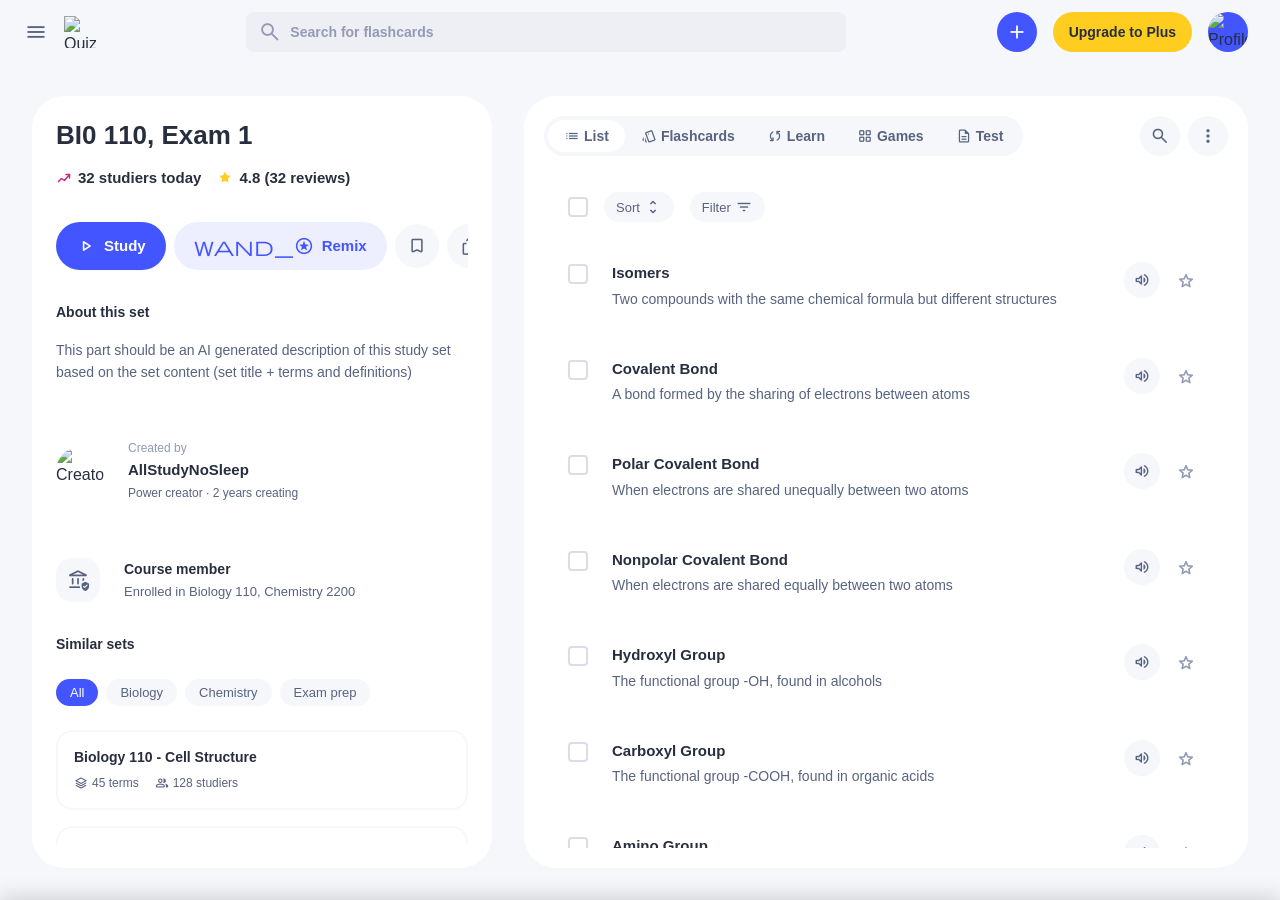
==== commit 5848c1b8: "Update variant selector and sort functionality - Replaced Option A with Preview variant as default -" ====
--- a/index.html
+++ b/index.html
@@ -1207,7 +1207,7 @@
                     <div class="import-field variant-field">
                         <label class="import-label">Select prototype</label>
                     <div class="variant-selector" id="variant-selector">
-                        <button class="variant-btn active" data-variant="option-a">
+                        <button class="variant-btn active" data-variant="option-a-archived">
                                 <span class="variant-icon">
                                     <span class="material-symbols-rounded">view_carousel</span>
                                 </span>
@@ -1216,7 +1216,35 @@
                                     <span class="variant-desc">Card carousel with preview</span>
                                 </span>
                         </button>
-                        <button class="variant-btn" data-variant="option-b">
+                        <button class="variant-btn" data-variant="option-b-archived">
+                                <span class="variant-icon">
+                                    <span class="material-symbols-rounded">view_column</span>
+                                </span>
+                                <span class="variant-btn-text">
+                                    <span class="variant-name">Option B</span>
+                                    <span class="variant-desc">Study plan</span>
+                                </span>
+                        </button>
+                    </div>
+                </div>
+                
+                    <!-- Archived Section -->
+                    <div class="import-field variant-field archived-field">
+                        <label class="import-label accordion-label" id="archived-accordion-label">
+                            <span>Archived</span>
+                            <span class="material-symbols-rounded accordion-icon">expand_more</span>
+                        </label>
+                    <div class="variant-selector collapsed" id="variant-selector-archived">
+                        <button class="variant-btn" data-variant="option-a-archived-v2">
+                                <span class="variant-icon">
+                                    <span class="material-symbols-rounded">view_carousel</span>
+                                </span>
+                                <span class="variant-btn-text">
+                            <span class="variant-name">Preview</span>
+                                    <span class="variant-desc">Card carousel with preview</span>
+                                </span>
+                        </button>
+                        <button class="variant-btn" data-variant="option-b-archived-v2">
                                 <span class="variant-icon">
                                     <span class="material-symbols-rounded">view_column</span>
                                 </span>
@@ -1225,7 +1253,7 @@
                                     <span class="variant-desc">Three-column layout</span>
                                 </span>
                         </button>
-                        <button class="variant-btn" data-variant="option-c">
+                        <button class="variant-btn" data-variant="option-c-archived">
                                 <span class="variant-icon">
                                     <span class="material-symbols-rounded">route</span>
                                 </span>
--- a/styles.css
+++ b/styles.css
@@ -3080,6 +3080,44 @@
     display: flex;
     flex-direction: column;
     gap: var(--spacing-sm);
+    overflow: hidden;
+    max-height: 1000px;
+    transition: max-height 0.3s ease-out, opacity 0.3s ease-out;
+    opacity: 1;
+}
+
+.variant-selector.collapsed {
+    max-height: 0;
+    opacity: 0;
+    margin: 0;
+    padding: 0;
+}
+
+/* Accordion Label */
+.accordion-label {
+    display: flex;
+    justify-content: space-between;
+    align-items: center;
+    cursor: pointer;
+    user-select: none;
+    transition: color 0.2s ease;
+}
+
+.accordion-label:hover {
+    color: var(--text-primary);
+}
+
+.accordion-icon {
+    font-size: 20px;
+    transition: transform 0.3s ease;
+}
+
+.archived-field .accordion-label .accordion-icon {
+    transform: rotate(-90deg);
+}
+
+.archived-field.expanded .accordion-label .accordion-icon {
+    transform: rotate(0deg);
 }
 
 /* Modal Section Divider */
@@ -3548,12 +3586,20 @@
     /* This is the default, no changes needed */
 }
 
+/* Option A: Show full term definitions without truncation */
+body.option-a .term-definition {
+    display: block;
+    -webkit-line-clamp: unset;
+    -webkit-box-orient: unset;
+    overflow: visible;
+}
+
 /* Option B: 3 Panel */
 
 /* Color scheme for 3-panel */
 body.option-b {
     background: var(--ref-color-gray-100);
-    overflow: hidden;
+    overflow: visible;
 }
 
 body.option-b .top-nav {
@@ -3570,10 +3616,10 @@
     background: var(--ref-color-gray-100);
     padding: var(--spacing-xl);
     gap: var(--spacing-sm);
-    align-items: stretch;
-    height: calc(100vh - 64px);
+    align-items: flex-start;
+    min-height: calc(100vh - 64px);
     box-sizing: border-box;
-    overflow: hidden;
+    overflow: visible;
 }
 
 body.option-b .three-panel-layout > * {
@@ -3600,20 +3646,11 @@
 }
 
 body.option-b .panel-resize-handle[data-resize="right"] {
-    order: 4;
-    display: block;
+    display: none;
 }
 
 body.option-b .panel-discovery {
-    order: 5;
-    flex: 1 1 33.333%;
-    min-width: 240px;
-    max-width: none;
-    overflow: visible;
-    display: flex;
-    flex-direction: column;
-    padding: 0 var(--spacing-md);
-    margin: 0 calc(var(--spacing-md) * -1);
+    display: none;
 }
 
 body.option-b .discovery-tabs {
@@ -3694,19 +3731,11 @@
     border-radius: 0;
     padding: 0;
     position: relative;
-    overflow: hidden;
+    overflow: visible;
 }
 
 body.option-b .panel-main::before {
-    content: '';
-    position: absolute;
-    bottom: 56px;
-    left: 0;
-    right: 0;
-    height: 25px;
-    background: linear-gradient(to top, #fff 0%, #fff 30%, transparent 100%);
-    pointer-events: none;
-    z-index: 10;
+    display: none;
 }
 
 body.option-b #panel-terms-list {
@@ -3721,15 +3750,7 @@
 }
 
 body.option-b .panel-main-header::after {
-    content: '';
-    position: absolute;
-    bottom: -20px;
-    left: 0;
-    right: 0;
-    height: 25px;
-    background: linear-gradient(to bottom, #fff 0%, #fff 30%, transparent 100%);
-    pointer-events: none;
-    z-index: 10;
+    display: none;
 }
 
 body.option-b .panel-add-term-btn {
@@ -3764,34 +3785,24 @@
 }
 
 body.option-b .panel-study-plan {
-    box-shadow: 0 4px 16px rgba(0,0,0,0.08), 0 8px 32px rgba(0,0,0,0.08);
+    box-shadow: none;
     position: relative;
-    overflow: hidden;
+    overflow: visible;
 }
 
 body.option-b .panel-study-plan::after {
-    content: '';
-    position: absolute;
-    bottom: 0;
-    left: 0;
-    right: 0;
-    height: 50px;
-    background: linear-gradient(to top, var(--surface-base) 0%, var(--surface-base) 30%, transparent 100%);
-    pointer-events: none;
-    border-radius: 0 0 var(--radius-xl) var(--radius-xl);
-    z-index: 10;
+    display: none;
 }
 
 body.option-b .panel-study-plan #study-plan-default {
-    overflow-y: auto;
-    height: 100%;
+    overflow-y: visible;
+    height: auto;
     padding-bottom: 40px;
     padding-left: 8px;
 }
 
 body.option-b .panel-study-plan .study-plan-header {
-    position: sticky;
-    top: 0;
+    position: static;
     background: var(--surface-base);
     z-index: 5;
     padding-bottom: var(--spacing-xs);
@@ -3799,15 +3810,7 @@
 }
 
 body.option-b .panel-study-plan .study-plan-header::after {
-    content: '';
-    position: absolute;
-    bottom: -20px;
-    left: 0;
-    right: 0;
-    height: 25px;
-    background: linear-gradient(to bottom, var(--surface-base) 0%, var(--surface-base) 30%, transparent 100%);
-    pointer-events: none;
-    z-index: 10;
+    display: none;
 }
 
 body.option-b .panel-main-header {
@@ -5046,7 +5049,7 @@
     gap: 6px;
     font-size: 15px;
     font-weight: 600;
-    color: var(--text-primary);
+    color: var(--text-secondary);
 }
 
 .panel-meta-item .material-symbols-rounded {
@@ -5345,14 +5348,13 @@
     display: flex;
     align-items: flex-start;
     gap: var(--spacing-sm);
-    padding: var(--spacing-md);
+    padding: var(--spacing-md) 0;
     border-bottom: 1px solid var(--border-default);
-    cursor: pointer;
-    transition: background var(--transition-fast);
+    cursor: default;
 }
 
 .panel-term-row:hover {
-    background: var(--color-gray-200);
+    background: none;
 }
 
 .panel-term-row:last-child {
@@ -6893,17 +6895,18 @@
 /* Journey Sidebar Term Card Active State */
 .journey-sidebar .term-card {
     margin: var(--spacing-xs) 0;
-    padding: var(--spacing-md) var(--spacing-sm);
+    padding: var(--spacing-md) 0;
     border-radius: var(--radius-lg);
-    transition: background var(--transition-fast);
+    transition: transform var(--transition-fast);
     width: 100%;
     box-sizing: border-box;
     border-bottom: 1px solid transparent;
 }
 
 .journey-sidebar .term-card.active {
-    background: var(--color-gray-200);
+    background: none;
     border-bottom: 1px solid transparent;
+    transform: translateX(8px);
 }
 
 /* Journey Layout Container */
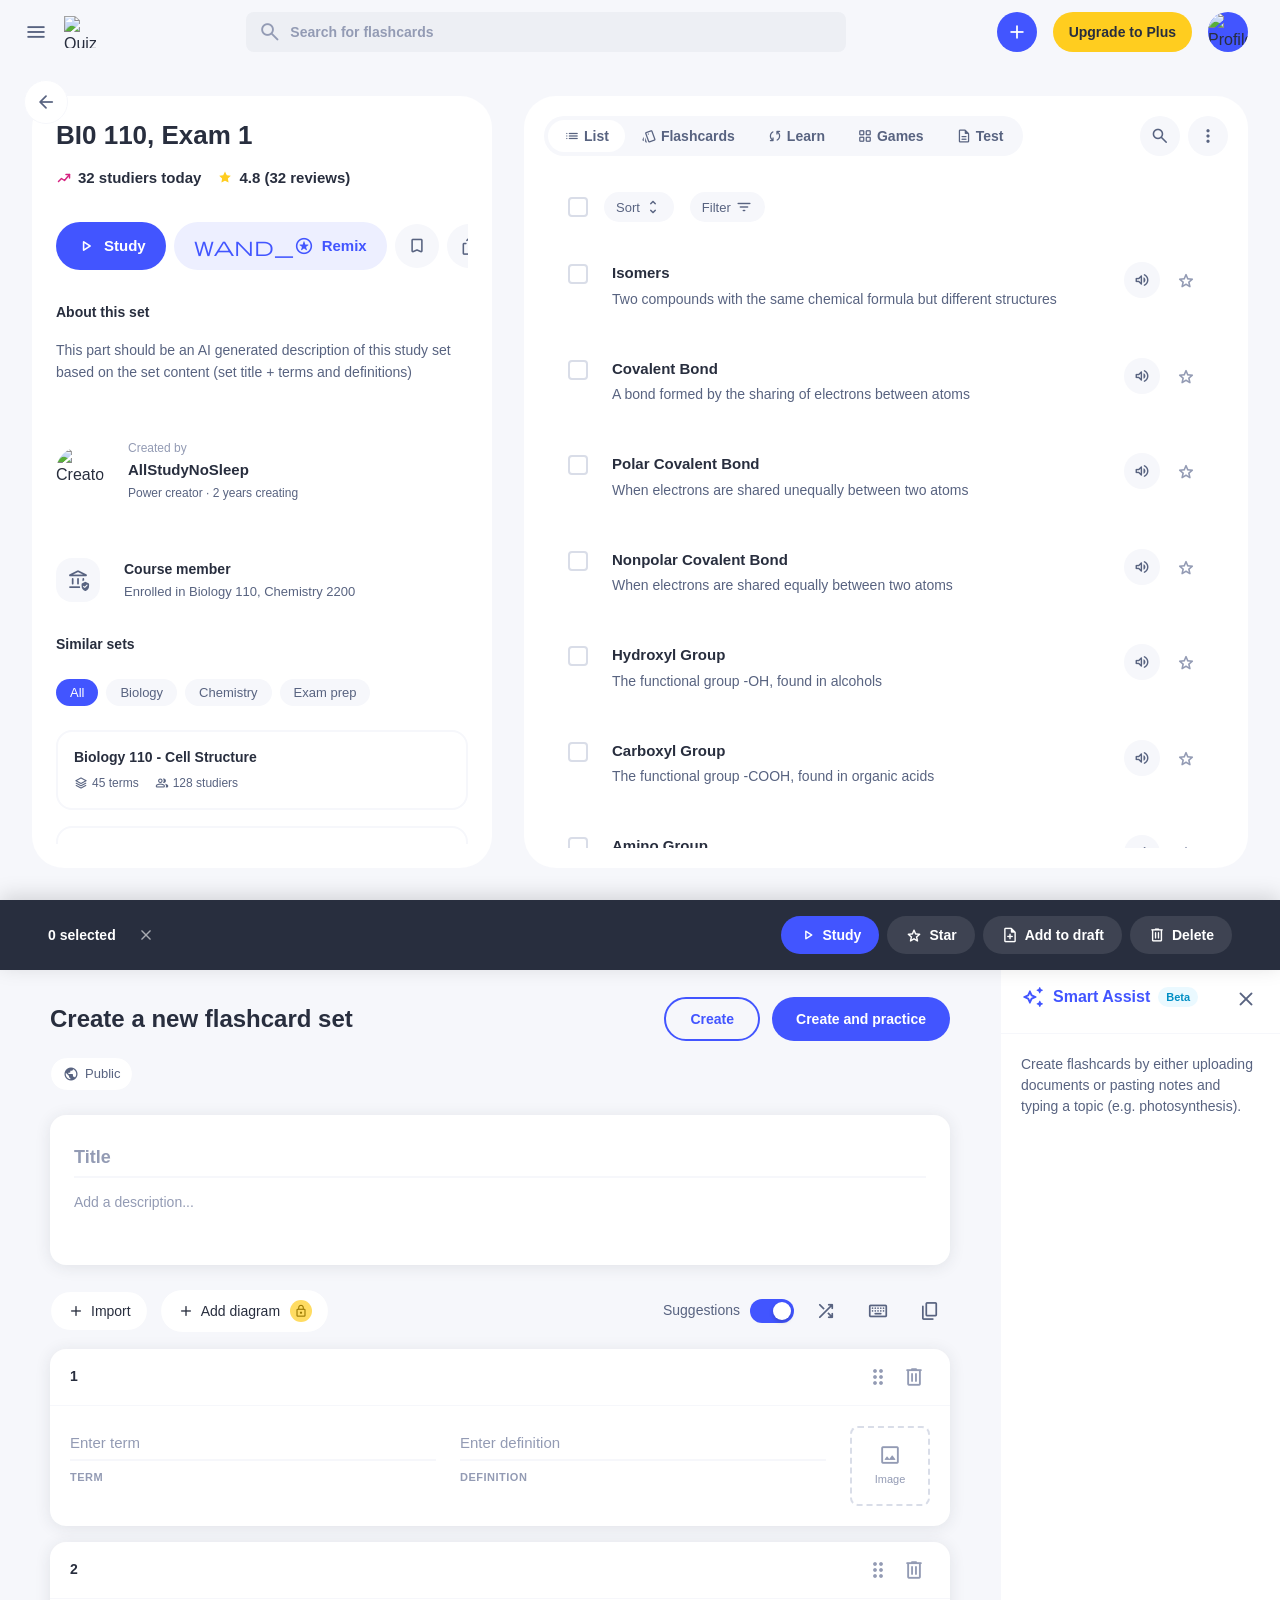
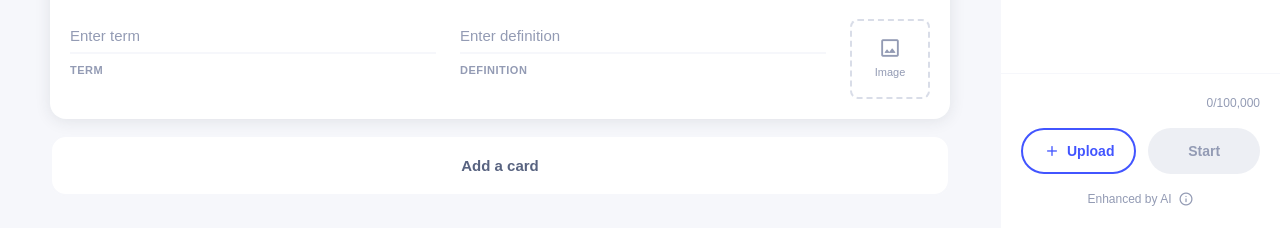
==== commit 7312119a: "Complete mobile study plan UI and interactions - Add Match, Test, and Games modes to study plan time" ====
--- a/index.html
+++ b/index.html
@@ -1203,20 +1203,26 @@
             <div class="import-modal-content">
                 <!-- Step 1: Main Menu -->
                 <div class="modal-step" id="modal-step-main" data-step="main">
-                <!-- Design Variant Selector -->
-                    <div class="import-field variant-field">
-                        <label class="import-label">Select prototype</label>
-                    <div class="variant-selector" id="variant-selector">
-                        <button class="variant-btn active" data-variant="option-a-archived">
+                    <!-- Prototype Selection Heading -->
+                    <h3 class="prototype-selection-heading">Select prototype</h3>
+                    
+                    <!-- Desktop Prototypes Section -->
+                    <div class="import-field variant-field desktop-field">
+                        <label class="import-label accordion-label" id="desktop-accordion-label">
+                            <span>Desktop</span>
+                            <span class="material-symbols-rounded accordion-icon">expand_more</span>
+                        </label>
+                        <div class="variant-selector collapsed" id="variant-selector-desktop">
+                            <button class="variant-btn active" data-variant="option-a-archived">
                                 <span class="variant-icon">
                                     <span class="material-symbols-rounded">view_carousel</span>
                                 </span>
                                 <span class="variant-btn-text">
-                            <span class="variant-name">Preview</span>
-                                    <span class="variant-desc">Card carousel with preview</span>
+                                    <span class="variant-name">Option A</span>
+                                    <span class="variant-desc">Preview</span>
                                 </span>
-                        </button>
-                        <button class="variant-btn" data-variant="option-b-archived">
+                            </button>
+                            <button class="variant-btn" data-variant="option-b-archived">
                                 <span class="variant-icon">
                                     <span class="material-symbols-rounded">view_column</span>
                                 </span>
@@ -1224,9 +1230,28 @@
                                     <span class="variant-name">Option B</span>
                                     <span class="variant-desc">Study plan</span>
                                 </span>
-                        </button>
-                    </div>
-                </div>
+                            </button>
+                        </div>
+                    </div>
+                    
+                    <!-- Mobile Prototypes Section -->
+                    <div class="import-field variant-field mobile-field">
+                        <label class="import-label accordion-label" id="mobile-accordion-label">
+                            <span>Mobile</span>
+                            <span class="material-symbols-rounded accordion-icon">expand_more</span>
+                        </label>
+                        <div class="variant-selector collapsed" id="variant-selector-mobile">
+                            <button class="variant-btn" data-variant="option-a-sheets">
+                                <span class="variant-icon">
+                                    <span class="material-symbols-rounded">layers</span>
+                                </span>
+                                <span class="variant-btn-text">
+                                    <span class="variant-name">Option A — Sheets</span>
+                                    <span class="variant-desc">Mobile bottom sheet design</span>
+                                </span>
+                            </button>
+                        </div>
+                    </div>
                 
                     <!-- Archived Section -->
                     <div class="import-field variant-field archived-field">
@@ -1347,6 +1372,323 @@
         </div>
     </div>
 
+    <!-- Mobile Sheets Layout (Option A — Sheets) -->
+    <div class="mobile-sheets-layout" id="mobile-sheets-layout">
+        <!-- Mobile Header -->
+        <header class="mobile-header">
+            <button class="mobile-header-btn mobile-back-btn">
+                <span class="material-symbols-rounded">arrow_back</span>
+            </button>
+            <div class="mobile-header-right">
+                <button class="mobile-trial-btn">Free trial</button>
+                <button class="mobile-header-btn mobile-bookmark-btn">
+                    <span class="material-symbols-rounded">bookmark</span>
+                </button>
+                <button class="mobile-header-btn mobile-more-btn">
+                    <span class="material-symbols-rounded">more_horiz</span>
+                </button>
+            </div>
+        </header>
+
+        <!-- Mobile Set Info -->
+        <div class="mobile-set-info">
+            <h1 class="mobile-set-title" id="mobile-set-title">BIO 110, Exam 1</h1>
+            <div class="mobile-set-meta">
+                <div class="mobile-set-author">
+                    <img src="images/Avatar.png" alt="Author" class="mobile-author-icon">
+                    <span class="mobile-author-name" id="mobile-author-name">By AllStudyNoSleep</span>
+                </div>
+                <div class="mobile-set-stats">
+                    <span class="mobile-stat">
+                        <span class="material-symbols-rounded">trending_up</span>
+                        <span id="mobile-studiers-count">12 Studiers today</span>
+                    </span>
+                    <span class="mobile-stat">
+                        <span class="mobile-stat-stars">
+                            <img src="images/star-filled.png" alt="star" class="mobile-star-icon">
+                            <img src="images/star-filled.png" alt="star" class="mobile-star-icon">
+                            <img src="images/star-filled.png" alt="star" class="mobile-star-icon">
+                            <img src="images/star-filled.png" alt="star" class="mobile-star-icon">
+                            <img src="images/star-filled.png" alt="star" class="mobile-star-icon">
+                        </span>
+                        <span class="mobile-stat-count" id="mobile-rating">(3)</span>
+                    </span>
+                </div>
+            </div>
+        </div>
+
+        <!-- Mobile Background (for dimming when modules are fullscreen) -->
+        <div class="mobile-background"></div>
+
+        <!-- Modules Container -->
+        <div class="mobile-modules-container">
+        <!-- Module: Terms List -->
+        <div class="mobile-sheet mobile-terms-sheet" id="mobile-terms-sheet" data-state="peek">
+            <div class="mobile-sheet-handle" data-sheet="terms"></div>
+            
+            <div class="mobile-sheet-header">
+                <button class="mobile-fullscreen-close" id="mobile-fullscreen-close">
+                    <span class="material-symbols-rounded">close</span>
+                </button>
+                <button class="mobile-terms-dropdown" id="mobile-terms-dropdown">
+                    <span id="mobile-terms-count">72 terms</span>
+                    <span class="material-symbols-rounded">expand_more</span>
+                </button>
+                <div class="mobile-sheet-actions">
+                    <button class="mobile-action-btn" id="mobile-search-btn">
+                        <span class="material-symbols-rounded">search</span>
+                    </button>
+                    <button class="mobile-action-btn" id="mobile-filter-btn">
+                        <span class="material-symbols-rounded">filter_list</span>
+                    </button>
+                </div>
+                <div class="mobile-search-container" id="mobile-search-container">
+                    <span class="material-symbols-rounded mobile-search-icon">search</span>
+                    <input type="text" class="mobile-search-input" id="mobile-search-input" placeholder="Search terms...">
+                    <button class="mobile-search-close" id="mobile-search-close">
+                        <span class="material-symbols-rounded">close</span>
+                    </button>
+                </div>
+            </div>
+            
+            <!-- Mobile Filter Menu -->
+            <div class="mobile-filter-menu" id="mobile-filter-menu">
+                <div class="mobile-filter-header">
+                    <h3 class="mobile-filter-title">Filter terms</h3>
+                    <button class="mobile-filter-close" id="mobile-filter-close">
+                        <span class="material-symbols-rounded">close</span>
+                    </button>
+                </div>
+                <div class="mobile-filter-options">
+                    <button class="mobile-filter-option active" data-filter="all">
+                        <span class="material-symbols-rounded">select_all</span>
+                        <span>All terms</span>
+                        <span class="mobile-filter-count" id="mobile-filter-all-count">22</span>
+                    </button>
+                    <button class="mobile-filter-option" data-filter="starred">
+                        <span class="material-symbols-rounded">star</span>
+                        <span>Starred</span>
+                        <span class="mobile-filter-count" id="mobile-filter-starred-count">0</span>
+                    </button>
+                    <button class="mobile-filter-option" data-filter="unstarred">
+                        <span class="material-symbols-rounded">star_outline</span>
+                        <span>Not starred</span>
+                        <span class="mobile-filter-count" id="mobile-filter-unstarred-count">22</span>
+                    </button>
+                </div>
+            </div>
+            
+            <!-- Mobile Sort Menu -->
+            <div class="mobile-sort-menu" id="mobile-sort-menu">
+                <div class="mobile-sort-header">
+                    <h3 class="mobile-sort-title">Sort terms</h3>
+                    <button class="mobile-sort-close" id="mobile-sort-close">
+                        <span class="material-symbols-rounded">close</span>
+                    </button>
+                </div>
+                <div class="mobile-sort-options">
+                    <button class="mobile-sort-option active" data-sort="original">
+                        <span class="material-symbols-rounded">reorder</span>
+                        <span>Original order</span>
+                    </button>
+                    <button class="mobile-sort-option" data-sort="alphabetical">
+                        <span class="material-symbols-rounded">sort_by_alpha</span>
+                        <span>Alphabetical</span>
+                    </button>
+                    <button class="mobile-sort-option" data-sort="random">
+                        <span class="material-symbols-rounded">shuffle</span>
+                        <span>Random</span>
+                    </button>
+                </div>
+            </div>
+
+            <div class="mobile-sheet-content" id="mobile-terms-content">
+                <div class="mobile-terms-list" id="mobile-terms-list">
+                    <!-- Terms will be populated here -->
+                </div>
+                
+                <button class="mobile-add-cards-btn" id="mobile-add-cards-btn">
+                    Add cards or upload notes
+                </button>
+            </div>
+        </div>
+
+        <!-- Module: Actions/Study Modes -->
+        <div class="mobile-sheet mobile-actions-sheet" id="mobile-actions-sheet" data-state="peek">
+            <div class="mobile-sheet-handle" data-sheet="actions"></div>
+            
+            <div class="mobile-sheet-header">
+                <button class="mobile-fullscreen-close" id="mobile-actions-fullscreen-close">
+                    <span class="material-symbols-rounded">close</span>
+                </button>
+                <h2 class="mobile-sheet-title">Study plan</h2>
+                <button class="mobile-header-filter-btn">
+                    <span class="material-symbols-rounded">filter_list</span>
+                </button>
+            </div>
+
+            <div class="mobile-sheet-content mobile-actions-content" id="mobile-actions-content">
+                <!-- Collapsed view (peek state) -->
+                <div class="mobile-actions-peek" id="mobile-actions-peek">
+                    <div class="mobile-mode-info">
+                        <img src="images/flashcards.png" alt="Flashcards" class="mobile-mode-icon">
+                        <div class="mobile-mode-text">
+                            <div class="mobile-mode-name">Flashcards</div>
+                            <div class="mobile-mode-progress" id="mobile-mode-progress">0 of 37 cards completed</div>
+                        </div>
+                    </div>
+                    <div class="mobile-actions-buttons">
+                        <button class="mobile-sort-btn-circle" id="mobile-sort-btn">
+                            <span class="material-symbols-rounded">swap_vert</span>
+                        </button>
+                        <button class="mobile-play-btn" id="mobile-play-btn">
+                            <span class="material-symbols-rounded filled">play_arrow</span>
+                        </button>
+                    </div>
+                </div>
+                
+                <!-- Expanded view (when opened) -->
+                <div class="mobile-actions-expanded" id="mobile-actions-expanded">
+                    <div class="mobile-study-plan-timeline">
+                        <!-- Flashcards Mode -->
+                        <div class="mobile-plan-item" data-mode="flashcards">
+                            <div class="mobile-plan-dot"></div>
+                            <div class="mobile-plan-connector"></div>
+                            <div class="mobile-plan-card">
+                                <div class="mobile-plan-card-header">
+                                    <img src="images/flashcards.png" alt="Flashcards" class="mobile-plan-mode-icon flashcards-icon">
+                                    <div class="mobile-plan-mode-name">Flashcards</div>
+                                    <button class="mobile-plan-start-btn flashcards-btn">
+                                        <span class="material-symbols-rounded">play_arrow</span>
+                                        <span>Start flashcards</span>
+                                    </button>
+                                </div>
+                                <div class="mobile-plan-card-preview">
+                                    <div class="mobile-preview-card">
+                                        <div class="mobile-preview-term">Isomers</div>
+                                    </div>
+                                </div>
+                            </div>
+                        </div>
+                        
+                        <!-- Learn Mode -->
+                        <div class="mobile-plan-item" data-mode="learn">
+                            <div class="mobile-plan-dot"></div>
+                            <div class="mobile-plan-connector"></div>
+                            <div class="mobile-plan-card">
+                                <div class="mobile-plan-card-header">
+                                    <img src="images/learn.png" alt="Learn" class="mobile-plan-mode-icon learn-icon">
+                                    <div class="mobile-plan-mode-name">Learn</div>
+                                    <button class="mobile-plan-start-btn learn-btn">
+                                        <span class="material-symbols-rounded">play_arrow</span>
+                                        <span>Start Learn</span>
+                                    </button>
+                                </div>
+                                <div class="mobile-plan-card-preview">
+                                    <div class="mobile-learn-question">What country is partially in Europe?</div>
+                                    <div class="mobile-learn-options">
+                                        <div class="mobile-learn-option">rural</div>
+                                        <div class="mobile-learn-option">Turkey</div>
+                                        <div class="mobile-learn-option">Yemen</div>
+                                        <div class="mobile-learn-option">Iran</div>
+                                    </div>
+                                </div>
+                            </div>
+                        </div>
+                        
+                        <!-- Match Mode -->
+                        <div class="mobile-plan-item" data-mode="match">
+                            <div class="mobile-plan-dot"></div>
+                            <div class="mobile-plan-connector"></div>
+                            <div class="mobile-plan-card">
+                                <div class="mobile-plan-card-header">
+                                    <img src="images/match.png" alt="Match" class="mobile-plan-mode-icon match-icon">
+                                    <div class="mobile-plan-mode-name">Match</div>
+                                    <button class="mobile-plan-start-btn match-btn">
+                                        <span class="material-symbols-rounded">play_arrow</span>
+                                        <span>Start Match</span>
+                                    </button>
+                                </div>
+                                <div class="mobile-plan-card-preview">
+                                    <div class="mobile-match-grid">
+                                        <div class="mobile-match-card">Isomers</div>
+                                        <div class="mobile-match-card">NH4(+)</div>
+                                        <div class="mobile-match-card">Covalent Bond</div>
+                                        <div class="mobile-match-card">NO2(-)</div>
+                                        <div class="mobile-match-card">Polar Bond</div>
+                                        <div class="mobile-match-card">NO3(-)</div>
+                                    </div>
+                                </div>
+                            </div>
+                        </div>
+                        
+                        <!-- Test Mode -->
+                        <div class="mobile-plan-item" data-mode="test">
+                            <div class="mobile-plan-dot"></div>
+                            <div class="mobile-plan-connector"></div>
+                            <div class="mobile-plan-card">
+                                <div class="mobile-plan-card-header">
+                                    <img src="images/test.png" alt="Test" class="mobile-plan-mode-icon test-icon">
+                                    <div class="mobile-plan-mode-name">Test</div>
+                                    <button class="mobile-plan-start-btn test-btn">
+                                        <span class="material-symbols-rounded">play_arrow</span>
+                                        <span>Start Test</span>
+                                    </button>
+                                </div>
+                                <div class="mobile-plan-card-preview">
+                                    <div class="mobile-test-question">
+                                        <div class="mobile-test-number">Question 1</div>
+                                        <div class="mobile-test-prompt">What are two compounds with the same chemical formula but different structures?</div>
+                                        <div class="mobile-test-input-placeholder">Write your answer...</div>
+                                    </div>
+                                </div>
+                            </div>
+                        </div>
+                        
+                        <!-- Games Mode -->
+                        <div class="mobile-plan-item" data-mode="games">
+                            <div class="mobile-plan-dot"></div>
+                            <div class="mobile-plan-card">
+                                <div class="mobile-plan-card-header">
+                                    <img src="images/games.png" alt="Games" class="mobile-plan-mode-icon games-icon">
+                                    <div class="mobile-plan-mode-name">Games</div>
+                                    <button class="mobile-plan-start-btn games-btn">
+                                        <span class="material-symbols-rounded">play_arrow</span>
+                                        <span>Start Games</span>
+                                    </button>
+                                </div>
+                                <div class="mobile-plan-card-preview">
+                                    <div class="mobile-games-preview">
+                                        <div class="mobile-games-label">Blast Mode</div>
+                                    </div>
+                                </div>
+                            </div>
+                        </div>
+                    </div>
+                </div>
+            </div>
+        </div>
+        </div><!-- End modules container -->
+
+        <!-- Module: Study Plan (hidden by default, can be triggered) -->
+        <div class="mobile-sheet mobile-plan-sheet" id="mobile-plan-sheet" data-state="hidden">
+            <div class="mobile-sheet-handle" data-sheet="plan"></div>
+            
+            <div class="mobile-sheet-header">
+                <h2 class="mobile-sheet-title">Study Plan</h2>
+                <button class="mobile-sheet-close-btn" data-sheet="plan">
+                    <span class="material-symbols-rounded">close</span>
+                </button>
+            </div>
+
+            <div class="mobile-sheet-content" id="mobile-plan-content">
+                <div class="mobile-plan-list" id="mobile-plan-list">
+                    <!-- Study plan items will be populated here -->
+                </div>
+            </div>
+        </div>
+    </div>
+
     <!-- Study Mode Screen -->
     <div class="study-mode-screen" id="study-mode-screen">
         <!-- Left Panel - Progress View -->
--- a/styles.css
+++ b/styles.css
@@ -3093,6 +3093,15 @@
     padding: 0;
 }
 
+/* Prototype Selection Heading */
+.prototype-selection-heading {
+    font-size: 18px;
+    font-weight: 700;
+    color: var(--text-primary);
+    margin: 0 0 var(--spacing-md) 0;
+    padding: 0;
+}
+
 /* Accordion Label */
 .accordion-label {
     display: flex;
@@ -3100,11 +3109,18 @@
     align-items: center;
     cursor: pointer;
     user-select: none;
-    transition: color 0.2s ease;
+    background: var(--ref-color-gray-200);
+    padding: 12px 16px;
+    border-radius: 8px;
+    transition: background 0.2s ease, color 0.2s ease;
 }
 
 .accordion-label:hover {
-    color: var(--text-primary);
+    background: var(--ref-color-gray-300);
+}
+
+.accordion-label:active {
+    background: var(--ref-color-gray-400);
 }
 
 .accordion-icon {
@@ -3112,6 +3128,25 @@
     transition: transform 0.3s ease;
 }
 
+/* Desktop accordion states */
+.desktop-field .accordion-label .accordion-icon {
+    transform: rotate(-90deg);
+}
+
+.desktop-field.expanded .accordion-label .accordion-icon {
+    transform: rotate(0deg);
+}
+
+/* Mobile accordion states */
+.mobile-field .accordion-label .accordion-icon {
+    transform: rotate(-90deg);
+}
+
+.mobile-field.expanded .accordion-label .accordion-icon {
+    transform: rotate(0deg);
+}
+
+/* Archived accordion states */
 .archived-field .accordion-label .accordion-icon {
     transform: rotate(-90deg);
 }
@@ -4144,8 +4179,9 @@
     opacity: 0;
     visibility: hidden;
     transition: all 0.2s ease;
-    z-index: 100;
+    z-index: 9999;
     overflow: hidden;
+    pointer-events: auto;
 }
 
 .llm-dropdown.active {
@@ -10251,37 +10287,154 @@
 @media (max-width: 768px) {
     .study-mode-screen.active {
         flex-direction: column;
-    }
-    
+        padding: 0;
+        gap: 0;
+        background: var(--surface-base);
+        -webkit-user-select: none;
+        -moz-user-select: none;
+        -ms-user-select: none;
+        user-select: none;
+    }
+    
+    /* Hide sidebar on mobile */
     .study-mode-sidebar {
+        display: none;
+    }
+    
+    /* Hide tabs on mobile */
+    .study-mode-tabs-container {
+        display: none;
+    }
+    
+    /* Main area takes full height */
+    .study-mode-main {
+        flex: 1;
+        padding: 0;
+        border-radius: 0;
         width: 100%;
-        height: auto;
-        max-height: 35vh;
-    }
-    
-    .study-mode-main {
-        padding: 16px;
-    }
-    
+        height: 100vh;
+        background: var(--surface-base);
+    }
+    
+    /* Study mode header becomes mobile header */
+    .study-mode-header {
+        position: fixed;
+        top: 0;
+        left: 0;
+        right: 0;
+        background: var(--surface-base);
+        padding: 16px 20px;
+        padding-top: max(16px, env(safe-area-inset-top));
+        z-index: 100;
+        display: flex;
+        justify-content: space-between;
+        align-items: center;
+        border-bottom: none;
+        min-height: 60px;
+    }
+    
+    /* Mobile progress bar in header */
+    .study-mode-header::before {
+        content: '';
+        position: absolute;
+        bottom: 0;
+        left: 0;
+        right: 0;
+        height: 3px;
+        background: var(--ref-color-gray-200);
+    }
+    
+    .study-mode-header::after {
+        content: '';
+        position: absolute;
+        bottom: 0;
+        left: 0;
+        width: var(--progress-width, 5%);
+        height: 3px;
+        background: #4F46E5;
+        transition: width 0.3s ease;
+    }
+    
+    /* Hide default header title on mobile */
+    .study-mode-header-title {
+        display: none;
+    }
+    
+    /* Header actions layout - close on left, settings on right */
+    .study-mode-header-actions {
+        display: flex;
+        gap: 8px;
+        width: 100%;
+        justify-content: space-between;
+    }
+    
+    /* Position close button on left */
+    #study-mode-close-btn {
+        order: -1;
+    }
+    
+    /* Make action buttons smaller on mobile */
+    .study-mode-action-btn {
+        width: 40px;
+        height: 40px;
+    }
+    
+    .study-mode-action-btn .material-symbols-rounded {
+        font-size: 22px;
+    }
+    
+    /* Card container takes full height minus header and controls */
     .study-mode-card-container {
-        padding: 40px 20px 24px;
-    }
-    
-    .study-mode-tabs-container {
-        flex-wrap: wrap;
-        height: auto;
-    }
-    
-    .study-mode-tab span:last-child {
-        display: none;
-    }
-    
+        padding: 20px;
+        padding-top: 80px;
+        padding-bottom: 120px;
+        flex: 1;
+        display: flex;
+        align-items: center;
+        justify-content: center;
+    }
+    
+    /* Card stack fills available space */
+    .study-mode-card-stack {
+        width: 100%;
+        height: 100%;
+        max-height: 600px;
+    }
+    }
+    
+    /* Expand card to fill available space */
     .study-mode-card {
         max-width: 100%;
+        width: 100%;
+        height: 100%;
+        min-height: 400px;
+    }
+    
+    .study-mode-card-inner {
+        height: 100%;
+    }
+    
+    .study-mode-card-front,
+    .study-mode-card-back {
+        height: 100%;
+        min-height: 400px;
     }
     
     .study-mode-card-content {
-        font-size: 16px;
+        font-size: 18px;
+    }
+    
+    /* Mobile card controls at bottom */
+    .study-mode-card-controls {
+        position: fixed;
+        bottom: 0;
+        left: 0;
+        right: 0;
+        background: var(--surface-base);
+        padding: 16px 20px;
+        padding-bottom: max(16px, env(safe-area-inset-bottom));
+        border-top: 1px solid var(--border-primary);
+        z-index: 99;
     }
     
     .study-mode-filters {
@@ -10994,3 +11147,1551 @@
     }
     
 }
+
+/* ============================================
+   Mobile Sheets Layout (Option A — Sheets)
+   ============================================ */
+
+/* Hide mobile layout by default */
+.mobile-sheets-layout {
+    display: none;
+}
+
+/* Show mobile layout when variant is active */
+body.option-a-sheets .mobile-sheets-layout {
+    display: flex;
+    flex-direction: column;
+    position: fixed;
+    top: 0;
+    left: 0;
+    right: 0;
+    bottom: 0;
+    background: var(--surface);
+    overflow: visible;
+    width: 100vw;
+    height: 100vh;
+    /* iOS safe area support */
+    padding-top: env(safe-area-inset-top);
+    padding-bottom: env(safe-area-inset-bottom);
+    /* Prevent text selection for native app feel */
+    -webkit-user-select: none;
+    -moz-user-select: none;
+    -ms-user-select: none;
+    user-select: none;
+    -webkit-tap-highlight-color: transparent;
+}
+
+/* Container for modules */
+.mobile-modules-container {
+    display: flex;
+    flex-direction: column;
+    gap: 2px;
+    flex: 1;
+    position: relative;
+    overflow: visible;
+    min-height: 0;
+    height: 100%;
+    transition: opacity 0.3s ease;
+    padding-top: 12px;
+}
+
+/* Hide other layouts when mobile variant is active */
+body.option-a-sheets .top-nav,
+body.option-a-sheets .main-content,
+body.option-a-sheets .three-panel-layout,
+body.option-a-sheets .journey-layout,
+body.option-a-sheets .table-layout,
+body.option-a-sheets .create-set-screen {
+    display: none;
+}
+
+/* Mobile Header */
+.mobile-header {
+    display: flex;
+    align-items: center;
+    justify-content: space-between;
+    gap: 8px;
+    padding: 8px 16px;
+    background: var(--surface);
+    z-index: 100;
+    transition: opacity 0.3s ease;
+    flex-shrink: 0;
+}
+
+
+.mobile-header-btn {
+    display: flex;
+    align-items: center;
+    justify-content: center;
+    width: 44px;
+    height: 44px;
+    background: var(--color-gray-200);
+    border: none;
+    border-radius: 50%;
+    cursor: pointer;
+    transition: background 0.15s ease, transform 0.15s ease;
+    -webkit-tap-highlight-color: transparent;
+    flex-shrink: 0;
+}
+
+.mobile-header-btn:hover {
+    background: var(--color-gray-300);
+}
+
+.mobile-header-btn:active {
+    transform: scale(0.95);
+}
+
+.mobile-header-right {
+    display: flex;
+    align-items: center;
+    gap: 12px;
+}
+
+.mobile-trial-btn {
+    background: #FFC83A;
+    color: #000000;
+    font-weight: 600;
+    font-size: 15px;
+    border-radius: 24px;
+    border: none;
+    padding: 0 28px;
+    height: 44px;
+    cursor: pointer;
+    transition: background 0.15s ease, transform 0.15s ease;
+    -webkit-tap-highlight-color: transparent;
+    flex-shrink: 0;
+}
+
+.mobile-trial-btn:hover {
+    background: #FFD666;
+}
+
+.mobile-trial-btn:active {
+    transform: scale(0.98);
+}
+
+.mobile-header-btn .material-symbols-rounded {
+    font-size: 24px;
+}
+
+/* Mobile Set Info */
+.mobile-set-info {
+    padding: 16px 20px 8px;
+    z-index: 10;
+    transition: opacity 0.3s ease;
+    flex-shrink: 0;
+    position: relative;
+}
+
+
+.mobile-set-title {
+    font-size: 28px;
+    font-weight: 700;
+    color: var(--sys-text-primary);
+    margin: 0 0 8px 0;
+}
+
+.mobile-set-meta {
+    display: flex;
+    align-items: center;
+    gap: 8px;
+    flex-wrap: wrap;
+}
+
+.mobile-set-author {
+    display: flex;
+    align-items: center;
+    gap: 6px;
+    color: var(--sys-text-secondary);
+    font-size: var(--ref-typography-size-subheading-four);
+    font-weight: var(--ref-typography-weight-subheader);
+    line-height: var(--ref-typography-line-height-subheading-four);
+}
+
+.mobile-author-icon {
+    width: 24px;
+    height: 24px;
+    border-radius: 50%;
+    object-fit: cover;
+}
+
+.mobile-set-stats {
+    display: flex;
+    align-items: center;
+    gap: 12px;
+}
+
+.mobile-stat {
+    display: flex;
+    align-items: center;
+    gap: 4px;
+    color: var(--sys-text-secondary);
+    font-size: var(--ref-typography-size-subheading-four);
+    font-weight: var(--ref-typography-weight-subheader);
+    line-height: var(--ref-typography-line-height-subheading-four);
+}
+
+.mobile-stat .material-symbols-rounded {
+    font-size: 24px;
+    color: var(--text-secondary);
+}
+
+/* Trending icon color */
+.mobile-stat:has(.material-symbols-rounded:first-child) .material-symbols-rounded {
+    color: #FF6B6B;
+}
+
+/* Star rating styling */
+.mobile-stat-stars {
+    display: flex;
+    align-items: center;
+    gap: 2px;
+}
+
+.mobile-star-icon {
+    width: 24px;
+    height: 24px;
+    display: block;
+}
+
+.mobile-stat-count {
+    color: var(--sys-text-secondary);
+    font-size: var(--ref-typography-size-subheading-four);
+    font-weight: var(--ref-typography-weight-subheader);
+    line-height: var(--ref-typography-line-height-subheading-four);
+    margin-left: 4px;
+}
+
+/* Prevent text selection on all mobile interactive elements */
+body.option-a-sheets .mobile-sheet-header,
+body.option-a-sheets .mobile-term-card,
+body.option-a-sheets .mobile-actions-peek,
+body.option-a-sheets .mobile-study-plan-timeline,
+body.option-a-sheets button,
+body.option-a-sheets .mobile-set-info,
+body.option-a-sheets .mobile-header {
+    -webkit-user-select: none;
+    -moz-user-select: none;
+    -ms-user-select: none;
+    user-select: none;
+}
+
+/* Remove tap highlight on all mobile touchable elements */
+body.option-a-sheets * {
+    -webkit-tap-highlight-color: transparent;
+}
+
+/* Mobile Background - Hidden for simple scrollable sections */
+.mobile-background {
+    display: none;
+}
+
+/* Mobile Modules - Scrollable Sections */
+.mobile-sheet {
+    background: var(--surface-base);
+    border-radius: 32px;
+    border: 2px solid var(--border-primary);
+    box-shadow: 0 -8px 24px rgba(0, 0, 0, 0.12);
+    display: flex;
+    flex-direction: column;
+    overflow: hidden;
+    transition: all 0.4s cubic-bezier(0.4, 0, 0.2, 1);
+    z-index: 50;
+    position: relative;
+    -webkit-tap-highlight-color: transparent;
+}
+
+/* When a module goes fullscreen */
+.mobile-sheet[data-state="fullscreen"] {
+    position: fixed;
+    top: 0;
+    left: 0;
+    right: 0;
+    bottom: 0;
+    z-index: 100;
+    border-radius: 0;
+    border: none;
+    box-shadow: none;
+}
+
+/* Module States - Simple Peek/Fullscreen */
+.mobile-sheet[data-state="hidden"] {
+    display: none;
+}
+
+/* Terms Module - Takes remaining space, scrollable */
+.mobile-terms-sheet {
+    flex: 1 1 auto;
+    min-height: 0;
+    height: auto;
+}
+
+.mobile-terms-sheet[data-state="peek"] {
+    flex: 1 1 auto;
+    min-height: 300px;
+}
+
+/* Actions Module - Fixed height at bottom */
+.mobile-actions-sheet {
+    height: 136px;
+    flex: 0 0 136px;
+}
+
+.mobile-actions-sheet[data-state="peek"] {
+    height: 136px;
+    flex: 0 0 136px;
+}
+
+/* Sheet Handle */
+.mobile-sheet-handle {
+    width: 40px;
+    height: 4px;
+    background: var(--color-gray-400);
+    border-radius: 2px;
+    margin: 12px auto 8px;
+    cursor: grab;
+    flex-shrink: 0;
+    transition: opacity 0.2s ease;
+    -webkit-tap-highlight-color: transparent;
+    position: relative;
+}
+
+/* Larger tap target area */
+.mobile-sheet-handle::before {
+    content: '';
+    position: absolute;
+    top: -20px;
+    left: -40px;
+    right: -40px;
+    bottom: -20px;
+}
+
+.mobile-sheet-handle:active {
+    cursor: grabbing;
+}
+
+/* Hide handle in fullscreen */
+.mobile-sheet[data-state="fullscreen"] .mobile-sheet-handle {
+    display: none;
+}
+
+/* Sheet Header */
+.mobile-sheet-header {
+    display: flex;
+    align-items: center;
+    justify-content: space-between;
+    padding: 12px 20px;
+    gap: 12px;
+    flex-shrink: 0;
+    position: relative;
+}
+
+/* Fullscreen header styling */
+.mobile-sheet[data-state="fullscreen"] .mobile-sheet-header {
+    padding: 12px 20px;
+    padding-top: max(12px, env(safe-area-inset-top));
+    background: var(--color-gray-200);
+    position: sticky;
+    top: 0;
+    z-index: 10;
+}
+
+/* Fullscreen close button in terms module */
+.mobile-terms-sheet[data-state="fullscreen"] .mobile-sheet-header {
+    justify-content: center;
+    background: var(--surface-base);
+}
+
+.mobile-terms-sheet[data-state="fullscreen"] .mobile-fullscreen-close {
+    position: absolute;
+    left: 16px;
+}
+
+.mobile-terms-sheet[data-state="fullscreen"] .mobile-sheet-actions {
+    position: absolute;
+    right: 16px;
+}
+
+/* Fullscreen header in actions module - removed conflicting justify-content center */
+
+.mobile-actions-sheet[data-state="fullscreen"] .mobile-fullscreen-close {
+    /* Close button positioned via flexbox space-between */
+}
+
+.mobile-sheet-title {
+    font-size: 18px;
+    font-weight: 700;
+    color: var(--text-primary);
+    margin: 0;
+}
+
+.mobile-sheet-close-btn {
+    display: flex;
+    align-items: center;
+    justify-content: center;
+    width: 32px;
+    height: 32px;
+    background: transparent;
+    border: none;
+    border-radius: 50%;
+    cursor: pointer;
+    color: var(--text-secondary);
+    transition: background 0.15s ease, transform 0.15s ease;
+    -webkit-tap-highlight-color: transparent;
+}
+
+.mobile-sheet-close-btn:hover {
+    background: var(--color-gray-300);
+}
+
+.mobile-sheet-close-btn:active {
+    transform: scale(0.95);
+    background: var(--color-gray-300);
+}
+
+/* Terms Dropdown - Text button style */
+.mobile-terms-dropdown {
+    display: flex;
+    align-items: center;
+    gap: 4px;
+    padding: 8px 12px;
+    background: transparent;
+    border: none;
+    border-radius: 20px;
+    font-size: 15px;
+    font-weight: 600;
+    color: var(--text-primary);
+    cursor: pointer;
+    transition: background 0.15s ease, transform 0.15s ease;
+    -webkit-tap-highlight-color: transparent;
+}
+
+.mobile-terms-dropdown:hover {
+    background: var(--sys-interactive-bg-tertiary-hover);
+}
+
+.mobile-terms-dropdown:active {
+    transform: scale(0.98);
+    background: var(--sys-interactive-bg-tertiary-press);
+}
+
+.mobile-terms-dropdown .material-symbols-rounded {
+    font-size: 20px;
+}
+
+/* Fullscreen close button - Tertiary style */
+.mobile-fullscreen-close {
+    display: none;
+    align-items: center;
+    justify-content: center;
+    width: 36px;
+    height: 36px;
+    background: var(--sys-interactive-bg-tertiary-default);
+    border: none;
+    border-radius: 50%;
+    cursor: pointer;
+    color: var(--sys-interactive-fg-tertiary-default);
+    transition: background 0.15s ease, transform 0.15s ease;
+    -webkit-tap-highlight-color: transparent;
+}
+
+.mobile-fullscreen-close:hover {
+    background: var(--sys-interactive-bg-tertiary-hover);
+}
+
+.mobile-fullscreen-close:active {
+    transform: scale(0.92);
+    background: var(--sys-interactive-bg-tertiary-press);
+}
+
+.mobile-fullscreen-close .material-symbols-rounded {
+    font-size: 22px;
+    font-weight: 400;
+}
+
+.mobile-sheet[data-state="fullscreen"] .mobile-fullscreen-close {
+    display: flex;
+}
+
+.mobile-sheet:not([data-state="fullscreen"]) .mobile-fullscreen-close {
+    display: none;
+}
+
+/* Sheet Actions */
+.mobile-sheet-actions {
+    display: flex;
+    gap: 8px;
+}
+
+.mobile-action-btn {
+    display: flex;
+    align-items: center;
+    justify-content: center;
+    width: 40px;
+    height: 40px;
+    background: white;
+    border: none;
+    border-radius: 50%;
+    cursor: pointer;
+    transition: background 0.15s ease, transform 0.15s ease;
+    -webkit-tap-highlight-color: transparent;
+}
+
+.mobile-action-btn:hover {
+    background: var(--color-gray-100);
+}
+
+.mobile-action-btn:active {
+    transform: scale(0.95);
+}
+
+.mobile-action-btn .material-symbols-rounded {
+    font-size: 20px;
+}
+
+/* Mobile Search Container */
+.mobile-search-container {
+    position: absolute;
+    top: 0;
+    left: 0;
+    right: 0;
+    bottom: 0;
+    background: var(--surface-base);
+    display: none;
+    align-items: center;
+    gap: 8px;
+    padding: 0 16px;
+    z-index: 5;
+}
+
+.mobile-search-container.active {
+    display: flex;
+}
+
+.mobile-search-icon {
+    font-size: 20px;
+    color: var(--sys-text-secondary);
+    flex-shrink: 0;
+}
+
+.mobile-search-input {
+    flex: 1;
+    border: none;
+    background: transparent;
+    font-size: 16px;
+    font-weight: 500;
+    color: var(--sys-text-primary);
+    outline: none;
+    padding: 8px 0;
+    -webkit-user-select: text;
+    -moz-user-select: text;
+    -ms-user-select: text;
+    user-select: text;
+}
+
+.mobile-search-input::placeholder {
+    color: var(--sys-text-secondary);
+    font-weight: 500;
+}
+
+.mobile-search-close {
+    display: flex;
+    align-items: center;
+    justify-content: center;
+    width: 32px;
+    height: 32px;
+    background: transparent;
+    border: none;
+    border-radius: 50%;
+    cursor: pointer;
+    color: var(--sys-text-secondary);
+    transition: background 0.15s ease;
+    -webkit-tap-highlight-color: transparent;
+    flex-shrink: 0;
+}
+
+.mobile-search-close:active {
+    background: var(--sys-interactive-bg-tertiary-press);
+    transform: scale(0.92);
+}
+
+.mobile-search-close .material-symbols-rounded {
+    font-size: 20px;
+}
+
+/* Mobile Filter Menu */
+.mobile-filter-menu {
+    position: absolute;
+    top: 100%;
+    left: 0;
+    right: 0;
+    background: var(--surface-base);
+    border-bottom: 1px solid var(--border-primary);
+    box-shadow: 0 4px 12px rgba(0, 0, 0, 0.08);
+    transform: translateY(-100%);
+    opacity: 0;
+    visibility: hidden;
+    transition: all 0.3s cubic-bezier(0.4, 0, 0.2, 1);
+    z-index: 4;
+}
+
+.mobile-filter-menu.active {
+    transform: translateY(0);
+    opacity: 1;
+    visibility: visible;
+}
+
+.mobile-filter-header {
+    display: flex;
+    align-items: center;
+    justify-content: space-between;
+    padding: 16px 20px;
+    border-bottom: 1px solid var(--border-primary);
+}
+
+.mobile-filter-title {
+    font-size: 17px;
+    font-weight: 600;
+    color: var(--sys-text-primary);
+    margin: 0;
+}
+
+.mobile-filter-close {
+    display: flex;
+    align-items: center;
+    justify-content: center;
+    width: 32px;
+    height: 32px;
+    background: transparent;
+    border: none;
+    border-radius: 50%;
+    cursor: pointer;
+    color: var(--sys-text-secondary);
+    transition: background 0.15s ease;
+    -webkit-tap-highlight-color: transparent;
+}
+
+.mobile-filter-close:active {
+    background: var(--sys-interactive-bg-tertiary-press);
+    transform: scale(0.92);
+}
+
+.mobile-filter-close .material-symbols-rounded {
+    font-size: 20px;
+}
+
+.mobile-filter-options {
+    display: flex;
+    flex-direction: column;
+    padding: 8px 0;
+}
+
+.mobile-filter-option {
+    display: flex;
+    align-items: center;
+    gap: 12px;
+    padding: 14px 20px;
+    background: transparent;
+    border: none;
+    font-size: 15px;
+    font-weight: 500;
+    color: var(--sys-text-primary);
+    cursor: pointer;
+    transition: background 0.15s ease;
+    -webkit-tap-highlight-color: transparent;
+    text-align: left;
+}
+
+.mobile-filter-option:active {
+    background: var(--sys-interactive-bg-tertiary-press);
+}
+
+.mobile-filter-option.active {
+    background: var(--sys-interactive-bg-secondary-default);
+    color: var(--sys-interactive-fg-secondary-default);
+}
+
+.mobile-filter-option .material-symbols-rounded {
+    font-size: 20px;
+    color: var(--sys-text-secondary);
+}
+
+.mobile-filter-option.active .material-symbols-rounded {
+    color: var(--sys-interactive-fg-secondary-default);
+}
+
+.mobile-filter-option span:nth-child(2) {
+    flex: 1;
+}
+
+.mobile-filter-count {
+    font-size: 13px;
+    font-weight: 600;
+    color: var(--sys-text-secondary);
+    background: var(--sys-interactive-bg-tertiary-default);
+    padding: 4px 10px;
+    border-radius: 12px;
+}
+
+.mobile-filter-option.active .mobile-filter-count {
+    background: var(--sys-interactive-bg-secondary-press);
+    color: var(--sys-interactive-fg-secondary-default);
+}
+
+/* Mobile Sort Menu */
+.mobile-sort-menu {
+    position: absolute;
+    top: 100%;
+    left: 0;
+    right: 0;
+    background: var(--surface-base);
+    border-bottom: 1px solid var(--border-primary);
+    box-shadow: 0 4px 12px rgba(0, 0, 0, 0.08);
+    transform: translateY(-100%);
+    opacity: 0;
+    visibility: hidden;
+    transition: all 0.3s cubic-bezier(0.4, 0, 0.2, 1);
+    z-index: 4;
+}
+
+.mobile-sort-menu.active {
+    transform: translateY(0);
+    opacity: 1;
+    visibility: visible;
+}
+
+.mobile-sort-header {
+    display: flex;
+    align-items: center;
+    justify-content: space-between;
+    padding: 16px 20px;
+    border-bottom: 1px solid var(--border-primary);
+}
+
+.mobile-sort-title {
+    font-size: 17px;
+    font-weight: 600;
+    color: var(--sys-text-primary);
+    margin: 0;
+}
+
+.mobile-sort-close {
+    display: flex;
+    align-items: center;
+    justify-content: center;
+    width: 32px;
+    height: 32px;
+    background: transparent;
+    border: none;
+    border-radius: 50%;
+    cursor: pointer;
+    color: var(--sys-text-secondary);
+    transition: background 0.15s ease;
+    -webkit-tap-highlight-color: transparent;
+}
+
+.mobile-sort-close:active {
+    background: var(--sys-interactive-bg-tertiary-press);
+    transform: scale(0.92);
+}
+
+.mobile-sort-close .material-symbols-rounded {
+    font-size: 20px;
+}
+
+.mobile-sort-options {
+    display: flex;
+    flex-direction: column;
+    padding: 8px 0;
+}
+
+.mobile-sort-option {
+    display: flex;
+    align-items: center;
+    gap: 12px;
+    padding: 14px 20px;
+    background: transparent;
+    border: none;
+    font-size: 15px;
+    font-weight: 500;
+    color: var(--sys-text-primary);
+    cursor: pointer;
+    transition: background 0.15s ease;
+    -webkit-tap-highlight-color: transparent;
+    text-align: left;
+}
+
+.mobile-sort-option:active {
+    background: var(--sys-interactive-bg-tertiary-press);
+}
+
+.mobile-sort-option.active {
+    background: var(--sys-interactive-bg-secondary-default);
+    color: var(--sys-interactive-fg-secondary-default);
+}
+
+.mobile-sort-option .material-symbols-rounded {
+    font-size: 20px;
+    color: var(--sys-text-secondary);
+}
+
+.mobile-sort-option.active .material-symbols-rounded {
+    color: var(--sys-interactive-fg-secondary-default);
+}
+
+.mobile-sort-option span:nth-child(2) {
+    flex: 1;
+}
+
+/* Sheet Content - Always Scrollable */
+.mobile-sheet-content {
+    flex: 1;
+    overflow-y: auto;
+    overscroll-behavior: contain;
+    -webkit-overflow-scrolling: touch;
+    scroll-behavior: smooth;
+    min-height: 0;
+}
+
+.mobile-sheet[data-state="fullscreen"] .mobile-sheet-content {
+    padding-top: 0;
+}
+
+/* Terms List */
+.mobile-terms-list {
+    display: flex;
+    flex-direction: column;
+    gap: 12px;
+    padding: 12px 20px 20px;
+    border: 1px solid var(--border-primary);
+    border-radius: 24px;
+}
+
+/* Add padding at bottom when in fullscreen to account for fixed button */
+.mobile-terms-sheet[data-state="fullscreen"] .mobile-terms-list {
+    padding-bottom: 120px;
+    border: none;
+    border-radius: 0;
+}
+
+.mobile-term-card {
+    background: white;
+    border: 2px solid var(--border-primary);
+    border-radius: 12px;
+    padding: 16px;
+    display: flex;
+    align-items: flex-start;
+    justify-content: space-between;
+    gap: 12px;
+    transition: background 0.15s ease;
+    -webkit-tap-highlight-color: transparent;
+}
+
+.mobile-term-content {
+    flex: 1;
+    min-width: 0;
+}
+
+.mobile-term-title {
+    font-size: 15px;
+    font-weight: 600;
+    color: var(--text-primary);
+    margin: 0 0 4px 0;
+}
+
+.mobile-term-definition {
+    font-size: 14px;
+    color: var(--text-secondary);
+    margin: 0;
+    line-height: 1.4;
+}
+
+.mobile-term-actions {
+    display: flex;
+    gap: 4px;
+    flex-shrink: 0;
+}
+
+.mobile-term-action-btn {
+    display: flex;
+    align-items: center;
+    justify-content: center;
+    width: 32px;
+    height: 32px;
+    background: transparent;
+    border: none;
+    border-radius: 50%;
+    cursor: pointer;
+    color: var(--text-secondary);
+    transition: background 0.15s ease, transform 0.15s ease;
+    -webkit-tap-highlight-color: transparent;
+}
+
+.mobile-term-action-btn:hover {
+    background: var(--color-gray-200);
+}
+
+.mobile-term-action-btn:active {
+    transform: scale(0.95);
+    background: var(--color-gray-200);
+}
+
+.mobile-term-action-btn .material-symbols-rounded {
+    font-size: 20px;
+}
+
+/* Add Cards Button */
+.mobile-add-cards-btn {
+    display: flex;
+    align-items: center;
+    justify-content: center;
+    width: calc(100% - 40px);
+    margin: 0 20px 20px;
+    padding: 16px;
+    background: white;
+    border: 2px dashed var(--color-gray-400);
+    border-radius: 12px;
+    font-size: 15px;
+    font-weight: 600;
+    color: var(--text-secondary);
+    cursor: pointer;
+    transition: all 0.15s ease;
+    -webkit-tap-highlight-color: transparent;
+    position: relative;
+}
+
+.mobile-add-cards-btn:hover {
+    background: var(--color-gray-100);
+    border-color: var(--text-secondary);
+}
+
+.mobile-add-cards-btn:active {
+    transform: scale(0.98);
+    background: var(--color-gray-100);
+}
+
+/* Fixed to bottom in fullscreen with fade gradient */
+.mobile-terms-sheet[data-state="fullscreen"] .mobile-add-cards-btn {
+    position: fixed;
+    bottom: 0;
+    left: 0;
+    right: 0;
+    width: calc(100% - 40px);
+    margin: 0 20px 32px;
+    padding: 16px;
+    padding-bottom: max(16px, calc(16px + env(safe-area-inset-bottom)));
+    background: white;
+    border: 2px dashed var(--color-gray-400);
+    z-index: 20;
+    box-shadow: 0 -2px 8px rgba(0, 0, 0, 0.05);
+}
+
+/* Solid background from top of button to bottom of screen */
+.mobile-terms-sheet[data-state="fullscreen"] .mobile-add-cards-btn::after {
+    content: '';
+    position: absolute;
+    top: 0;
+    left: -20px;
+    right: -20px;
+    height: 200vh;
+    background: var(--surface-base);
+    z-index: -1;
+    pointer-events: none;
+}
+
+/* Fade gradient above the button */
+.mobile-terms-sheet[data-state="fullscreen"] .mobile-add-cards-btn::before {
+    content: '';
+    position: absolute;
+    bottom: 100%;
+    left: -20px;
+    right: -20px;
+    height: 60px;
+    background: linear-gradient(to bottom, rgba(255, 255, 255, 0) 0%, rgba(255, 255, 255, 0.8) 50%, rgba(255, 255, 255, 1) 100%);
+    pointer-events: none;
+    z-index: -2;
+}
+
+/* Mobile Actions Module */
+.mobile-actions-sheet {
+    background: var(--surface-base);
+    border-radius: 32px;
+    border: 2px solid var(--border-primary);
+    box-shadow: 0 8px 24px rgba(0, 0, 0, 0.12);
+}
+
+/* Terms Module */
+.mobile-terms-sheet {
+    background: var(--surface-base);
+    border-radius: 32px;
+    border: 2px solid var(--border-primary);
+    box-shadow: 0 8px 24px rgba(0, 0, 0, 0.12);
+}
+
+/* Expanded state - intermediate between peek and fullscreen */
+.mobile-actions-sheet[data-state="expanded"],
+.mobile-terms-sheet[data-state="expanded"] {
+    height: 60vh;
+    min-height: 400px;
+}
+
+.mobile-actions-sheet[data-state="fullscreen"],
+.mobile-terms-sheet[data-state="fullscreen"] {
+    height: 100vh;
+    background: #FFFFFF;
+    border-radius: 0;
+    border: none;
+    box-shadow: none;
+}
+
+/* Actions peek content - default view */
+.mobile-actions-peek {
+    display: flex;
+    align-items: center;
+    justify-content: space-between;
+    padding: 32px 20px;
+    height: 100%;
+}
+
+.mobile-actions-sheet[data-state="peek"] .mobile-actions-peek {
+    display: flex;
+}
+
+.mobile-actions-sheet[data-state="expanded"] .mobile-actions-peek,
+.mobile-actions-sheet[data-state="fullscreen"] .mobile-actions-peek {
+    display: none;
+}
+
+/* Mode info - left side with icon and text */
+.mobile-mode-info {
+    display: flex;
+    align-items: center;
+    gap: 12px;
+    flex: 1;
+}
+
+.mobile-mode-icon {
+    width: 56px;
+    height: 56px;
+    flex-shrink: 0;
+    object-fit: contain;
+}
+
+.mobile-mode-text {
+    display: flex;
+    flex-direction: column;
+    gap: 2px;
+}
+
+.mobile-mode-name {
+    font-size: var(--ref-typography-size-subheading-three);
+    font-weight: 600;
+    color: var(--text-primary);
+    line-height: var(--ref-typography-line-height-subheading-three);
+}
+
+.mobile-mode-progress {
+    font-size: var(--ref-typography-size-subheading-five);
+    font-weight: var(--ref-typography-weight-subheader);
+    color: var(--text-secondary);
+    line-height: var(--ref-typography-line-height-subheading-five);
+}
+
+/* Action buttons - right side */
+.mobile-actions-buttons {
+    display: flex;
+    align-items: center;
+    gap: 12px;
+}
+
+.mobile-sort-btn-circle {
+    display: flex;
+    align-items: center;
+    justify-content: center;
+    width: 64px;
+    height: 64px;
+    background: var(--sys-interactive-bg-secondary-default);
+    border: none;
+    border-radius: 50%;
+    cursor: pointer;
+    color: var(--sys-interactive-fg-secondary-default);
+    transition: all 0.15s ease;
+    -webkit-tap-highlight-color: transparent;
+    flex-shrink: 0;
+}
+
+.mobile-sort-btn-circle:hover {
+    background: var(--sys-interactive-bg-secondary-hover);
+}
+
+.mobile-sort-btn-circle:active {
+    transform: scale(0.95);
+    background: var(--sys-interactive-bg-secondary-press);
+}
+
+.mobile-sort-btn-circle .material-symbols-rounded {
+    font-size: 24px;
+}
+
+/* Actions expanded content - shown in expanded and fullscreen */
+.mobile-actions-expanded {
+    display: none;
+    flex-direction: column;
+    flex: 1;
+    overflow-y: auto;
+    -webkit-overflow-scrolling: touch;
+    background: #FFFFFF;
+}
+
+.mobile-actions-sheet[data-state="expanded"] .mobile-actions-expanded,
+.mobile-actions-sheet[data-state="fullscreen"] .mobile-actions-expanded {
+    display: flex;
+    opacity: 0;
+    animation: mobilePlanContentFadeIn 0.4s cubic-bezier(0.16, 1, 0.3, 1) forwards;
+    animation-delay: 0.35s;
+}
+
+@keyframes mobilePlanContentFadeIn {
+    from {
+        opacity: 0;
+        transform: translateY(-30px);
+    }
+    to {
+        opacity: 1;
+        transform: translateY(0);
+    }
+}
+
+/* Hide actions header in peek, show in expanded and fullscreen */
+.mobile-actions-sheet[data-state="peek"] .mobile-sheet-header {
+    display: none;
+}
+
+.mobile-actions-sheet[data-state="expanded"] .mobile-sheet-header,
+.mobile-actions-sheet[data-state="fullscreen"] .mobile-sheet-header {
+    display: flex;
+    justify-content: space-between;
+    align-items: center;
+    padding: 14px 16px;
+    min-height: 64px;
+}
+
+/* Actions sheet fullscreen header - additional styling */
+.mobile-actions-sheet[data-state="fullscreen"] .mobile-sheet-header {
+    background: #FFFFFF;
+    border-bottom: none;
+    opacity: 0;
+    animation: mobilePlanHeaderFadeInUp 0.4s cubic-bezier(0.16, 1, 0.3, 1) forwards;
+    animation-delay: 0.3s;
+}
+
+@keyframes mobilePlanHeaderFadeInUp {
+    from {
+        opacity: 0;
+        transform: translateY(-20px);
+    }
+    to {
+        opacity: 1;
+        transform: translateY(0);
+    }
+}
+
+.mobile-actions-sheet .mobile-sheet-title {
+    flex: 1;
+    text-align: center;
+    font-size: 16px;
+    font-weight: 600;
+    color: #6B7280;
+}
+
+.mobile-header-filter-btn {
+    display: flex;
+    align-items: center;
+    justify-content: center;
+    width: 36px;
+    height: 36px;
+    background: transparent;
+    border: none;
+    border-radius: 50%;
+    cursor: pointer;
+    color: #9CA3AF;
+    transition: background 0.15s ease;
+    -webkit-tap-highlight-color: transparent;
+}
+
+.mobile-header-filter-btn:active {
+    background: #E5E7EB;
+    transform: scale(0.92);
+}
+
+.mobile-header-filter-btn .material-symbols-rounded {
+    font-size: 22px;
+    font-weight: 400;
+}
+
+/* Hide other elements when any module is fullscreen */
+body.option-a-sheets.sheet-fullscreen .mobile-header,
+body.option-a-sheets.sheet-fullscreen .mobile-set-info {
+    display: none;
+}
+
+/* Hide non-fullscreen sheets when any module is fullscreen */
+body.option-a-sheets.sheet-fullscreen .mobile-sheet:not([data-state="fullscreen"]) {
+    display: none;
+}
+
+.mobile-play-btn {
+    display: flex;
+    align-items: center;
+    justify-content: center;
+    width: 64px;
+    height: 64px;
+    background: #4F46E5;
+    border: none;
+    border-radius: 50%;
+    cursor: pointer;
+    color: white;
+    transition: all 0.15s ease;
+    box-shadow: none;
+    -webkit-tap-highlight-color: transparent;
+    flex-shrink: 0;
+}
+
+.mobile-play-btn:hover {
+    background: #4338CA;
+    transform: scale(1.05);
+}
+
+.mobile-play-btn:active {
+    transform: scale(0.95);
+}
+
+.mobile-play-btn .material-symbols-rounded {
+    font-size: 24px;
+    font-variation-settings: 'FILL' 1, 'wght' 400, 'GRAD' 0, 'opsz' 24;
+}
+
+/* Study Plan Timeline */
+.mobile-study-plan-timeline {
+    display: flex;
+    flex-direction: column;
+    gap: 0;
+    padding: 24px 16px 24px 28px;
+}
+
+.mobile-plan-item {
+    display: flex;
+    position: relative;
+    padding-bottom: 20px;
+    opacity: 0;
+    animation: mobilePlanFadeInUp 0.6s cubic-bezier(0.16, 1, 0.3, 1) forwards;
+}
+
+.mobile-plan-item:first-child {
+    animation-delay: 0.45s;
+}
+
+.mobile-plan-item:nth-child(2) {
+    animation-delay: 0.55s;
+}
+
+.mobile-plan-item:nth-child(3) {
+    animation-delay: 0.65s;
+}
+
+.mobile-plan-item:nth-child(4) {
+    animation-delay: 0.75s;
+}
+
+.mobile-plan-item:nth-child(5) {
+    animation-delay: 0.85s;
+}
+
+.mobile-plan-item:last-child {
+    padding-bottom: 0;
+}
+
+@keyframes mobilePlanFadeInUp {
+    from {
+        opacity: 0;
+        transform: translateY(-50px);
+    }
+    to {
+        opacity: 1;
+        transform: translateY(0);
+    }
+}
+
+.mobile-plan-dot {
+    width: 8px;
+    height: 8px;
+    border-radius: 50%;
+    border: none;
+    background: var(--ref-color-twilight-200);
+    flex-shrink: 0;
+    margin-top: 32px;
+    z-index: 2;
+    position: relative;
+}
+
+.mobile-plan-item:first-child .mobile-plan-dot {
+    width: 20px;
+    height: 20px;
+    background: white;
+    border: 2px solid var(--ref-color-twilight-500);
+    margin-top: 26px;
+}
+
+.mobile-plan-connector {
+    position: absolute;
+    left: 9px;
+    top: 46px;
+    bottom: 0;
+    width: 2px;
+    min-width: 2px;
+    max-width: 2px;
+    background: #4F46E5;
+    transform: translateZ(0);
+}
+
+.mobile-plan-item:last-child .mobile-plan-connector {
+    display: none;
+}
+
+.mobile-plan-card {
+    flex: 1;
+    margin-left: 12px;
+    background: white;
+    border: none;
+    border-radius: 20px;
+    padding: 0;
+    box-shadow: 0 2px 8px rgba(0, 0, 0, 0.04);
+    overflow: hidden;
+}
+
+.mobile-plan-card-header {
+    display: flex;
+    align-items: center;
+    gap: 12px;
+    padding: 16px 16px 12px 16px;
+}
+
+.mobile-plan-mode-icon {
+    width: 40px;
+    height: 40px;
+    border-radius: 10px;
+    flex-shrink: 0;
+    object-fit: contain;
+}
+
+.mobile-plan-mode-name {
+    flex: 1;
+    font-size: 16px;
+    font-weight: 600;
+    color: #1F2937;
+}
+
+.mobile-plan-start-btn {
+    display: flex;
+    align-items: center;
+    gap: 4px;
+    padding: 8px 16px;
+    border: none;
+    border-radius: 20px;
+    font-size: 14px;
+    font-weight: 600;
+    cursor: pointer;
+    transition: all 0.15s ease;
+    -webkit-tap-highlight-color: transparent;
+}
+
+.mobile-plan-start-btn.flashcards-btn {
+    background: #4F46E5;
+    color: white;
+}
+
+.mobile-plan-start-btn.learn-btn {
+    background: #EEF2FF;
+    color: #6366F1;
+}
+
+.mobile-plan-start-btn:active {
+    transform: scale(0.96);
+    opacity: 0.9;
+}
+
+.mobile-plan-start-btn .material-symbols-rounded {
+    font-size: 18px;
+}
+
+.mobile-plan-card-preview {
+    padding: 0 16px 16px 16px;
+}
+
+.mobile-preview-card {
+    background: #F9FAFB;
+    border-radius: 16px;
+    padding: 56px 24px;
+    text-align: center;
+    box-shadow: none;
+}
+
+.mobile-preview-term {
+    font-size: 18px;
+    font-weight: 500;
+    color: #374151;
+}
+
+.mobile-learn-question {
+    font-size: 15px;
+    font-weight: 600;
+    color: #1F2937;
+    margin-bottom: 12px;
+    padding: 0;
+}
+
+.mobile-learn-options {
+    display: flex;
+    flex-direction: column;
+    gap: 10px;
+}
+
+.mobile-learn-option {
+    padding: 16px 18px;
+    background: #F9FAFB;
+    border: 1.5px solid #E5E7EB;
+    border-radius: 14px;
+    font-size: 15px;
+    font-weight: 500;
+    color: #374151;
+    text-align: left;
+    transition: all 0.15s ease;
+}
+
+.mobile-learn-option:active {
+    background: #F3F4F6;
+    border-color: #D1D5DB;
+}
+
+/* Match Mode Preview - 6 card grid */
+.mobile-match-grid {
+    display: grid;
+    grid-template-columns: repeat(2, 1fr);
+    gap: 8px;
+}
+
+.mobile-match-card {
+    padding: 16px 12px;
+    background: #FFFFFF;
+    border: 1.5px solid #E5E7EB;
+    border-radius: 12px;
+    font-size: 13px;
+    font-weight: 500;
+    color: #374151;
+    text-align: center;
+    line-height: 1.3;
+}
+
+/* Test Mode Preview - Written question */
+.mobile-test-question {
+    display: flex;
+    flex-direction: column;
+    gap: 12px;
+}
+
+.mobile-test-number {
+    font-size: 13px;
+    font-weight: 600;
+    color: #6B7280;
+    text-transform: uppercase;
+    letter-spacing: 0.5px;
+}
+
+.mobile-test-prompt {
+    font-size: 15px;
+    font-weight: 600;
+    color: #1F2937;
+    line-height: 1.5;
+}
+
+.mobile-test-input-placeholder {
+    padding: 14px 16px;
+    background: #F9FAFB;
+    border: 1.5px solid #E5E7EB;
+    border-radius: 12px;
+    font-size: 15px;
+    font-weight: 400;
+    color: #9CA3AF;
+    min-height: 60px;
+    display: flex;
+    align-items: center;
+}
+
+/* Games Mode Preview */
+.mobile-games-preview {
+    background: #F9FAFB;
+    border-radius: 16px;
+    padding: 48px 24px;
+    text-align: center;
+    display: flex;
+    align-items: center;
+    justify-content: center;
+    min-height: 120px;
+}
+
+.mobile-games-label {
+    font-size: 16px;
+    font-weight: 600;
+    color: #6B7280;
+}
+
+/* Button styles for new modes */
+.mobile-plan-start-btn.match-btn,
+.mobile-plan-start-btn.test-btn,
+.mobile-plan-start-btn.games-btn {
+    background: #EEF2FF;
+    color: #6366F1;
+}
+
+/* Actions content styling */
+.mobile-actions-content {
+    padding: 0;
+    display: flex;
+    flex-direction: column;
+    flex: 1;
+    min-height: 0;
+}
+
+/* Plan Sheet Specific Styles */
+.mobile-plan-sheet {
+    z-index: 85;
+}
+
+.mobile-plan-list {
+    padding: 0 20px 20px;
+}
+
+/* Responsive adjustments for different phone sizes */
+@media (max-width: 414px) {
+    .mobile-set-title {
+        font-size: 26px;
+    }
+    
+    .mobile-sheet[data-state="peek"] {
+        height: calc(100vh - 240px);
+    }
+}
+
+@media (max-height: 700px) {
+    .mobile-set-info {
+        padding: 16px 20px;
+    }
+    
+    .mobile-set-title {
+        font-size: 26px;
+        margin-bottom: 8px;
+    }
+}
+
+/* Mobile layout is always full width */
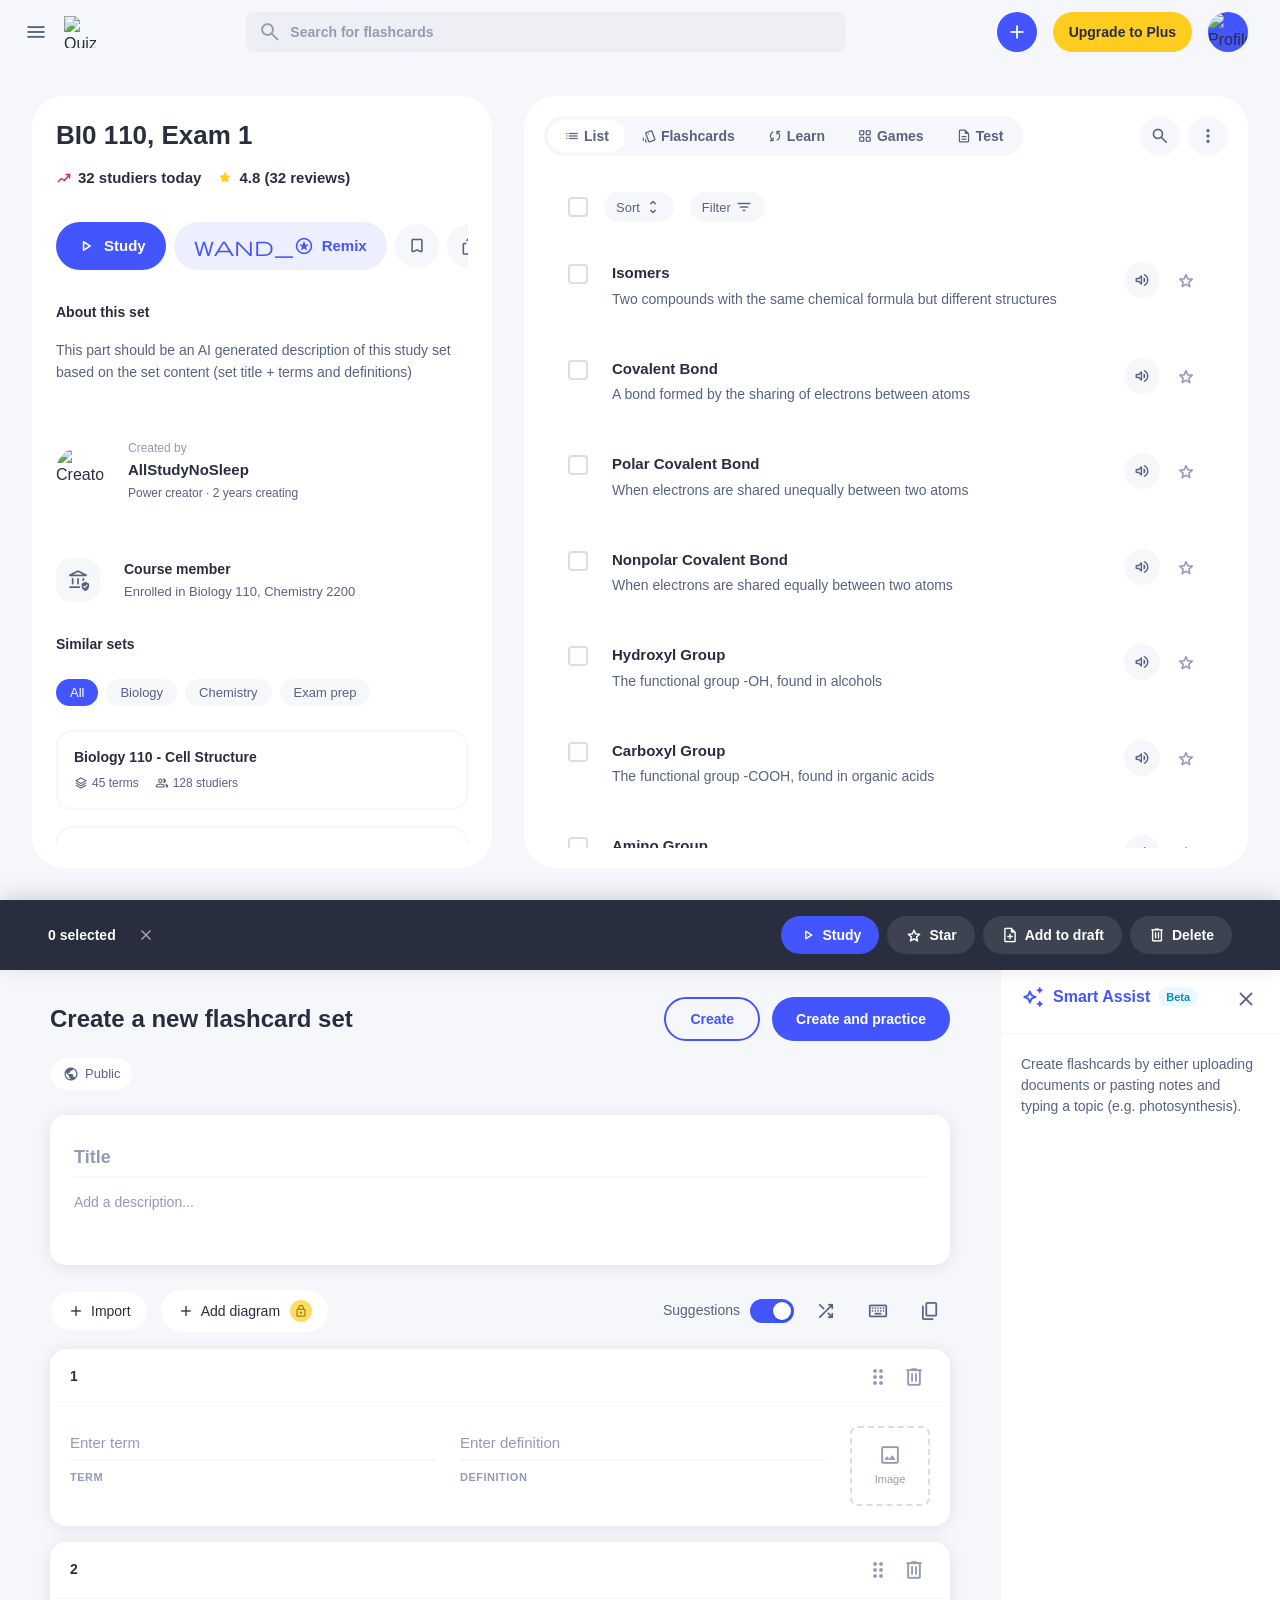
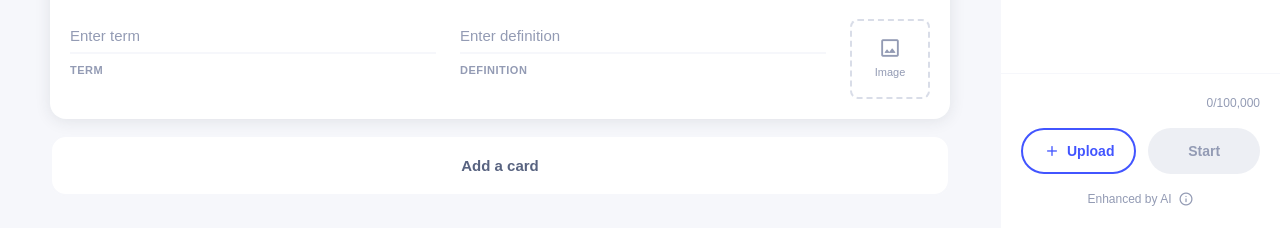
==== commit 5d38ba49: "Update option-c-terms-sheet: draggable states and 50% default height - Changed default peek height f" ====
--- a/index.html
+++ b/index.html
@@ -1250,6 +1250,24 @@
                                     <span class="variant-desc">Mobile bottom sheet design</span>
                                 </span>
                             </button>
+                            <button class="variant-btn" data-variant="option-b-inline">
+                                <span class="variant-icon">
+                                    <span class="material-symbols-rounded">view_agenda</span>
+                                </span>
+                                <span class="variant-btn-text">
+                                    <span class="variant-name">Option B — Inline</span>
+                                    <span class="variant-desc">Timeline inline with single sheet</span>
+                                </span>
+                            </button>
+                            <button class="variant-btn" data-variant="option-c-bottom-sheet">
+                                <span class="variant-icon">
+                                    <span class="material-symbols-rounded">vertical_align_bottom</span>
+                                </span>
+                                <span class="variant-btn-text">
+                                    <span class="variant-name">Option C — Bottom sheet</span>
+                                    <span class="variant-desc">Hero card with terms sheet</span>
+                                </span>
+                            </button>
                         </div>
                     </div>
                 
@@ -1384,41 +1402,283 @@
                 <button class="mobile-header-btn mobile-bookmark-btn">
                     <span class="material-symbols-rounded">bookmark</span>
                 </button>
+                <button type="button" class="mobile-header-btn mobile-download-btn" aria-label="Download">
+                    <span class="material-symbols-rounded">download</span>
+                </button>
                 <button class="mobile-header-btn mobile-more-btn">
-                    <span class="material-symbols-rounded">more_horiz</span>
+                    <span class="material-symbols-rounded mobile-more-icon--default">more_horiz</span>
+                    <span class="material-symbols-rounded mobile-more-icon--option-c">more_vert</span>
                 </button>
             </div>
         </header>
 
-        <!-- Mobile Set Info -->
-        <div class="mobile-set-info">
-            <h1 class="mobile-set-title" id="mobile-set-title">BIO 110, Exam 1</h1>
-            <div class="mobile-set-meta">
-                <div class="mobile-set-author">
-                    <img src="images/Avatar.png" alt="Author" class="mobile-author-icon">
-                    <span class="mobile-author-name" id="mobile-author-name">By AllStudyNoSleep</span>
-                </div>
-                <div class="mobile-set-stats">
-                    <span class="mobile-stat">
-                        <span class="material-symbols-rounded">trending_up</span>
-                        <span id="mobile-studiers-count">12 Studiers today</span>
-                    </span>
-                    <span class="mobile-stat">
-                        <span class="mobile-stat-stars">
-                            <img src="images/star-filled.png" alt="star" class="mobile-star-icon">
-                            <img src="images/star-filled.png" alt="star" class="mobile-star-icon">
-                            <img src="images/star-filled.png" alt="star" class="mobile-star-icon">
-                            <img src="images/star-filled.png" alt="star" class="mobile-star-icon">
-                            <img src="images/star-filled.png" alt="star" class="mobile-star-icon">
+        <!-- Scrollable wrapper for set info and timeline (Option B — Inline) -->
+        <div class="mobile-scrollable-header">
+            <!-- Mobile Set Info -->
+            <div class="mobile-set-info">
+                <h1 class="mobile-set-title" id="mobile-set-title">BIO 110, Exam 1</h1>
+                <div class="mobile-set-meta">
+                    <div class="mobile-set-author">
+                        <img src="images/Avatar.png" alt="Author" class="mobile-author-icon">
+                        <span class="mobile-author-name" id="mobile-author-name">By AllStudyNoSleep</span>
+                    </div>
+                    <div class="mobile-set-stats">
+                        <span class="mobile-stat">
+                            <span class="material-symbols-rounded">trending_up</span>
+                            <span id="mobile-studiers-count">12 Studiers today</span>
                         </span>
-                        <span class="mobile-stat-count" id="mobile-rating">(3)</span>
-                    </span>
-                </div>
+                        <span class="mobile-stat">
+                            <span class="mobile-stat-stars">
+                                <img src="images/star-filled.png" alt="star" class="mobile-star-icon">
+                                <img src="images/star-filled.png" alt="star" class="mobile-star-icon">
+                                <img src="images/star-filled.png" alt="star" class="mobile-star-icon">
+                                <img src="images/star-filled.png" alt="star" class="mobile-star-icon">
+                                <img src="images/star-filled.png" alt="star" class="mobile-star-icon">
+                            </span>
+                            <span class="mobile-stat-count" id="mobile-rating">(3)</span>
+                        </span>
+                    </div>
+                </div>
+            </div>
+            
+            <!-- Inline Timeline Container (Option B — Inline only) -->
+            <div class="mobile-inline-timeline-container" id="mobile-inline-timeline-container">
+                <!-- Timeline items will be populated here by JavaScript -->
+            </div>
+        </div>
+
+        <!-- Option C — Bottom sheet: hero flashcard + flashcards row (variant only) -->
+        <div class="mobile-option-c-hero" id="mobile-option-c-hero">
+            <div class="mobile-option-c-progress-row">
+                <div class="mobile-option-c-mode-icon-wrap" aria-hidden="true">
+                    <img src="images/flashcards.png" alt="" class="mobile-option-c-mode-icon">
+                </div>
+                <div class="mobile-option-c-mode-text">
+                    <div class="mobile-option-c-mode-name">Flashcards</div>
+                    <div class="mobile-option-c-mode-progress" id="mobile-option-c-mode-progress">0 of 37 completed</div>
+                </div>
+                <button type="button" class="mobile-option-c-start-btn" id="mobile-option-c-play-btn">
+                    <span class="material-symbols-rounded filled">play_arrow</span>
+                    <span>Start</span>
+                </button>
+            </div>
+            <div class="mobile-option-c-flashcard" id="mobile-option-c-flashcard">
+                <span class="mobile-option-c-flashcard-term" id="mobile-option-c-hero-term">Isomers</span>
             </div>
         </div>
 
         <!-- Mobile Background (for dimming when modules are fullscreen) -->
         <div class="mobile-background"></div>
+
+        <!-- Option C — Scrollable page (single-scroll + one bottom sheet layout) -->
+        <div class="option-c-page" id="option-c-page">
+            <!-- Set title + stats -->
+            <h1 class="option-c-title" id="option-c-title">BIO 110, Exam 1</h1>
+            <div class="option-c-meta">
+                <span class="option-c-meta-item">
+                    <span class="material-symbols-rounded option-c-trending-icon">trending_up</span>
+                    <span id="option-c-studiers">12 Studiers today</span>
+                </span>
+                <span class="option-c-meta-item">
+                    <span class="option-c-stars">
+                        <img src="images/star-filled.png" alt="★" class="option-c-star">
+                        <img src="images/star-filled.png" alt="★" class="option-c-star">
+                        <img src="images/star-filled.png" alt="★" class="option-c-star">
+                        <img src="images/star-filled.png" alt="★" class="option-c-star">
+                        <img src="images/star-filled.png" alt="★" class="option-c-star">
+                    </span>
+                    <span class="option-c-rating">(3)</span>
+                </span>
+            </div>
+
+            <!-- Activities timeline -->
+            <div class="option-c-activities">
+
+                <!-- Flashcards (first / active step) -->
+                <div class="option-c-step option-c-step--fc">
+                    <div class="option-c-step-rail">
+                        <div class="option-c-step-dot option-c-step-dot--filled"></div>
+                        <div class="option-c-step-line"></div>
+                    </div>
+                    <div class="option-c-step-body">
+                        <div class="option-c-fc-header">
+                            <div class="option-c-fc-icon-wrap">
+                                <img src="images/flashcards.png" alt="" class="option-c-fc-icon-img">
+                            </div>
+                            <div class="option-c-fc-text">
+                                <div class="option-c-fc-mode-name">Flashcards</div>
+                                <div class="option-c-fc-progress" id="option-c-fc-progress">0 of 37 completed</div>
+                            </div>
+                            <button class="option-c-fc-start-btn" id="option-c-fc-start-btn">
+                                <span class="material-symbols-rounded filled">play_arrow</span>
+                                <span>Start</span>
+                            </button>
+                        </div>
+                        <div class="option-c-fc-card">
+                            <span class="option-c-fc-term" id="option-c-fc-term">Isomers</span>
+                        </div>
+                    </div>
+                </div>
+
+                <!-- Learn -->
+                <div class="option-c-step option-c-step--mode">
+                    <div class="option-c-step-rail">
+                        <div class="option-c-step-line"></div>
+                        <div class="option-c-step-dot"></div>
+                        <div class="option-c-step-line"></div>
+                    </div>
+                    <button class="option-c-mode-pill option-c-mode-row" data-mode="learn">
+                        <div class="option-c-mode-icon-wrap option-c-mode--learn">
+                            <span class="material-symbols-rounded">school</span>
+                        </div>
+                        <span class="option-c-mode-name">Learn</span>
+                    </button>
+                </div>
+
+                <!-- Blocks -->
+                <div class="option-c-step option-c-step--mode">
+                    <div class="option-c-step-rail">
+                        <div class="option-c-step-line"></div>
+                        <div class="option-c-step-dot"></div>
+                        <div class="option-c-step-line"></div>
+                    </div>
+                    <button class="option-c-mode-pill option-c-mode-row" data-mode="blocks">
+                        <div class="option-c-mode-icon-wrap option-c-mode--blocks">
+                            <span class="material-symbols-rounded">grid_on</span>
+                        </div>
+                        <span class="option-c-mode-name">Blocks</span>
+                    </button>
+                </div>
+
+                <!-- Blast -->
+                <div class="option-c-step option-c-step--mode">
+                    <div class="option-c-step-rail">
+                        <div class="option-c-step-line"></div>
+                        <div class="option-c-step-dot"></div>
+                        <div class="option-c-step-line"></div>
+                    </div>
+                    <button class="option-c-mode-pill option-c-mode-row" data-mode="blast">
+                        <div class="option-c-mode-icon-wrap option-c-mode--blast">
+                            <span class="material-symbols-rounded">bolt</span>
+                        </div>
+                        <span class="option-c-mode-name">Blast</span>
+                    </button>
+                </div>
+
+                <!-- Match -->
+                <div class="option-c-step option-c-step--mode">
+                    <div class="option-c-step-rail">
+                        <div class="option-c-step-line"></div>
+                        <div class="option-c-step-dot"></div>
+                        <div class="option-c-step-line"></div>
+                    </div>
+                    <button class="option-c-mode-pill option-c-mode-row" data-mode="match">
+                        <div class="option-c-mode-icon-wrap option-c-mode--match">
+                            <span class="material-symbols-rounded">shuffle</span>
+                        </div>
+                        <span class="option-c-mode-name">Match</span>
+                    </button>
+                </div>
+
+                <!-- Test (last — no line below) -->
+                <div class="option-c-step option-c-step--mode option-c-step--last">
+                    <div class="option-c-step-rail">
+                        <div class="option-c-step-line"></div>
+                        <div class="option-c-step-dot"></div>
+                    </div>
+                    <button class="option-c-mode-pill option-c-mode-row" data-mode="test">
+                        <div class="option-c-mode-icon-wrap option-c-mode--test">
+                            <span class="material-symbols-rounded">list_alt</span>
+                        </div>
+                        <span class="option-c-mode-name">Test</span>
+                    </button>
+                </div>
+
+            </div>
+
+            <!-- Description -->
+            <div class="option-c-desc-section">
+                <p class="option-c-desc-text" id="option-c-desc-text">This flashcard set includes key concepts and foundational knowledge for your BIO 110 Exam 1. Review essential terms and principles to ensure you're well-prepared!</p>
+            </div>
+
+            <!-- Author -->
+            <div class="option-c-author">
+                <div class="option-c-author-avatar-wrap">
+                    <img src="images/Avatar-photo.png" alt="Author" class="option-c-author-avatar-img">
+                </div>
+                <div class="option-c-author-info">
+                    <div class="option-c-author-name" id="option-c-author-name">AllStudyNoSleep</div>
+                    <div class="option-c-author-badges">
+                        <span class="option-c-badge option-c-badge--verified">
+                            <span class="material-symbols-rounded">verified</span>
+                            Verified
+                        </span>
+                        <span class="option-c-badge option-c-badge--creator">
+                            <span class="material-symbols-rounded">workspace_premium</span>
+                            Top creator
+                        </span>
+                    </div>
+                </div>
+            </div>
+
+            <!-- Students also studied -->
+            <div class="option-c-related">
+                <h3 class="option-c-related-title">Students also studied</h3>
+                <div class="option-c-related-list" id="option-c-related-list">
+                    <div class="option-c-related-card">
+                        <div class="option-c-related-thumb">
+                            <span class="material-symbols-rounded">description</span>
+                        </div>
+                        <div class="option-c-related-info">
+                            <div class="option-c-related-badge">
+                                <span class="material-symbols-rounded">trending_up</span>
+                                12 studiers today
+                            </div>
+                            <div class="option-c-related-name">Human Anatomy — Skeletal System Overview</div>
+                            <div class="option-c-related-meta">28 cards · by mark_corrigan</div>
+                        </div>
+                        <button class="option-c-related-more" aria-label="More options">
+                            <span class="material-symbols-rounded">more_vert</span>
+                        </button>
+                    </div>
+                    <div class="option-c-related-card">
+                        <div class="option-c-related-thumb">
+                            <span class="material-symbols-rounded">description</span>
+                        </div>
+                        <div class="option-c-related-info">
+                            <div class="option-c-related-badge">
+                                <span class="material-symbols-rounded">trending_up</span>
+                                12 studiers today
+                            </div>
+                            <div class="option-c-related-name">Human Anatomy — Skeletal System Overview</div>
+                            <div class="option-c-related-meta">28 cards · by mark_corrigan</div>
+                        </div>
+                        <button class="option-c-related-more" aria-label="More options">
+                            <span class="material-symbols-rounded">more_vert</span>
+                        </button>
+                    </div>
+                    <div class="option-c-related-card">
+                        <div class="option-c-related-thumb">
+                            <span class="material-symbols-rounded">description</span>
+                        </div>
+                        <div class="option-c-related-info">
+                            <div class="option-c-related-badge">
+                                <span class="material-symbols-rounded">trending_up</span>
+                                12 studiers today
+                            </div>
+                            <div class="option-c-related-name">Human Anatomy — Skeletal System</div>
+                            <div class="option-c-related-meta">28 cards · by mark_corrigan</div>
+                        </div>
+                        <button class="option-c-related-more" aria-label="More options">
+                            <span class="material-symbols-rounded">more_vert</span>
+                        </button>
+                    </div>
+                </div>
+            </div>
+
+            <!-- Spacer so content doesn't hide under fixed sheet -->
+            <div class="option-c-bottom-spacer"></div>
+        </div>
 
         <!-- Modules Container -->
         <div class="mobile-modules-container">
@@ -1432,9 +1692,16 @@
                 </button>
                 <button class="mobile-terms-dropdown" id="mobile-terms-dropdown">
                     <span id="mobile-terms-count">72 terms</span>
-                    <span class="material-symbols-rounded">expand_more</span>
+                    <span class="mobile-terms-sort-icons" aria-hidden="true">
+                        <span class="material-symbols-rounded">arrow_upward</span>
+                        <span class="material-symbols-rounded">arrow_downward</span>
+                    </span>
+                    <span class="material-symbols-rounded mobile-terms-dropdown-chevron">expand_more</span>
                 </button>
                 <div class="mobile-sheet-actions">
+                    <button type="button" class="mobile-action-btn mobile-terms-edit-btn" id="mobile-terms-edit-btn" aria-label="Edit set">
+                        <span class="material-symbols-rounded">edit</span>
+                    </button>
                     <button class="mobile-action-btn" id="mobile-search-btn">
                         <span class="material-symbols-rounded">search</span>
                     </button>
@@ -1521,10 +1788,82 @@
                 <button class="mobile-fullscreen-close" id="mobile-actions-fullscreen-close">
                     <span class="material-symbols-rounded">close</span>
                 </button>
-                <h2 class="mobile-sheet-title">Study plan</h2>
-                <button class="mobile-header-filter-btn">
+                <h2 class="mobile-sheet-title mobile-actions-title">Study plan</h2>
+                <button class="mobile-header-filter-btn mobile-actions-filter-btn">
                     <span class="material-symbols-rounded">filter_list</span>
                 </button>
+                
+                <!-- Terms header elements (for option-b-inline) -->
+                <button class="mobile-terms-dropdown mobile-inline-terms-dropdown" id="mobile-inline-terms-dropdown" style="display: none;">
+                    <span id="mobile-inline-terms-count">22 terms</span>
+                    <span class="material-symbols-rounded">expand_more</span>
+                </button>
+                <div class="mobile-sheet-actions mobile-inline-sheet-actions" style="display: none;">
+                    <button class="mobile-action-btn" id="mobile-inline-search-btn">
+                        <span class="material-symbols-rounded">search</span>
+                    </button>
+                    <button class="mobile-action-btn" id="mobile-inline-filter-btn">
+                        <span class="material-symbols-rounded">filter_list</span>
+                    </button>
+                </div>
+                <div class="mobile-search-container" id="mobile-inline-search-container">
+                    <span class="material-symbols-rounded mobile-search-icon">search</span>
+                    <input type="text" class="mobile-search-input" id="mobile-inline-search-input" placeholder="Search terms...">
+                    <button class="mobile-search-close" id="mobile-inline-search-close">
+                        <span class="material-symbols-rounded">close</span>
+                    </button>
+                </div>
+            </div>
+            
+            <!-- Mobile Filter Menu (for inline variant) -->
+            <div class="mobile-filter-menu" id="mobile-inline-filter-menu">
+                <div class="mobile-filter-header">
+                    <h3 class="mobile-filter-title">Filter terms</h3>
+                    <button class="mobile-filter-close" id="mobile-inline-filter-close">
+                        <span class="material-symbols-rounded">close</span>
+                    </button>
+                </div>
+                <div class="mobile-filter-options">
+                    <button class="mobile-filter-option active" data-filter="all">
+                        <span class="material-symbols-rounded">select_all</span>
+                        <span>All terms</span>
+                        <span class="mobile-filter-count" id="mobile-inline-filter-all-count">22</span>
+                    </button>
+                    <button class="mobile-filter-option" data-filter="starred">
+                        <span class="material-symbols-rounded">star</span>
+                        <span>Starred</span>
+                        <span class="mobile-filter-count" id="mobile-inline-filter-starred-count">0</span>
+                    </button>
+                    <button class="mobile-filter-option" data-filter="unstarred">
+                        <span class="material-symbols-rounded">star_outline</span>
+                        <span>Not starred</span>
+                        <span class="mobile-filter-count" id="mobile-inline-filter-unstarred-count">22</span>
+                    </button>
+                </div>
+            </div>
+            
+            <!-- Mobile Sort Menu (for inline variant) -->
+            <div class="mobile-sort-menu" id="mobile-inline-sort-menu">
+                <div class="mobile-sort-header">
+                    <h3 class="mobile-sort-title">Sort terms</h3>
+                    <button class="mobile-sort-close" id="mobile-inline-sort-close">
+                        <span class="material-symbols-rounded">close</span>
+                    </button>
+                </div>
+                <div class="mobile-sort-options">
+                    <button class="mobile-sort-option active" data-sort="original">
+                        <span class="material-symbols-rounded">reorder</span>
+                        <span>Original order</span>
+                    </button>
+                    <button class="mobile-sort-option" data-sort="alphabetical">
+                        <span class="material-symbols-rounded">sort_by_alpha</span>
+                        <span>Alphabetical</span>
+                    </button>
+                    <button class="mobile-sort-option" data-sort="random">
+                        <span class="material-symbols-rounded">shuffle</span>
+                        <span>Random</span>
+                    </button>
+                </div>
             </div>
 
             <div class="mobile-sheet-content mobile-actions-content" id="mobile-actions-content">
@@ -1689,6 +2028,75 @@
         </div>
     </div>
 
+        <!-- Option C — Fixed terms bottom sheet -->
+        <div class="option-c-terms-sheet" id="option-c-terms-sheet" data-state="peek">
+            <div class="option-c-sheet-handle"></div>
+
+            <!-- Peek bar: "N terms | Find a term" -->
+            <div class="option-c-peek-bar" id="option-c-peek-bar">
+                <div class="option-c-peek-left">
+                    <span class="option-c-terms-count" id="option-c-terms-count">64 terms</span>
+                    <span class="option-c-sort-icons" aria-hidden="true">
+                        <span class="material-symbols-rounded">arrow_upward</span>
+                        <span class="material-symbols-rounded">arrow_downward</span>
+                    </span>
+                </div>
+                <button class="option-c-find-btn" id="option-c-find-btn">
+                    <span class="material-symbols-rounded">search</span>
+                    <span>Find a term</span>
+                </button>
+            </div>
+
+            <!-- Fullscreen body -->
+            <div class="option-c-sheet-body" id="option-c-sheet-body">
+                <!-- Fullscreen header: chevron-down | N terms | edit · search · filter -->
+                <div class="option-c-sheet-full-header">
+                    <button class="option-c-collapse-btn" id="option-c-close-sheet-btn" aria-label="Collapse">
+                        <span class="material-symbols-rounded">expand_more</span>
+                    </button>
+                    <span class="option-c-sheet-full-count" id="option-c-sheet-full-count">64 terms</span>
+                    <div class="option-c-sheet-actions-row">
+                        <button class="option-c-sheet-action-btn" id="option-c-edit-btn" aria-label="Edit">
+                            <span class="material-symbols-rounded">edit</span>
+                        </button>
+                        <button class="option-c-sheet-action-btn option-c-search-trigger" id="option-c-search-trigger" aria-label="Search">
+                            <span class="material-symbols-rounded">search</span>
+                        </button>
+                        <button class="option-c-sheet-action-btn" id="option-c-filter-btn" aria-label="Filter">
+                            <span class="material-symbols-rounded">filter_list</span>
+                        </button>
+                    </div>
+                </div>
+
+                <!-- Inline search bar (appears when search triggered) -->
+                <div class="option-c-search-wrap" id="option-c-search-wrap">
+                    <span class="material-symbols-rounded option-c-search-icon">search</span>
+                    <input type="text" id="option-c-search-input" class="option-c-search-input" placeholder="Search terms...">
+                    <button id="option-c-search-clear" class="option-c-search-clear">
+                        <span class="material-symbols-rounded">close</span>
+                    </button>
+                </div>
+
+                <!-- Scrollable terms list -->
+                <div class="option-c-terms-list" id="option-c-terms-list">
+                    <!-- Terms populated by JS -->
+                </div>
+
+                <!-- Sticky bottom bar -->
+                <div class="option-c-sheet-footer">
+                    <button class="option-c-add-cards-btn" id="option-c-add-cards-btn">
+                        <span class="material-symbols-rounded">upload</span>
+                        <span>Add cards</span>
+                    </button>
+                    <button class="option-c-start-btn-footer" id="option-c-start-btn-footer">
+                        <span class="material-symbols-rounded filled">play_arrow</span>
+                        <span>Start</span>
+                    </button>
+                </div>
+            </div>
+        </div>
+    </div>
+
     <!-- Study Mode Screen -->
     <div class="study-mode-screen" id="study-mode-screen">
         <!-- Left Panel - Progress View -->
--- a/styles.css
+++ b/styles.css
@@ -3073,7 +3073,7 @@
 
 /* Variant Selector */
 .variant-field {
-    gap: var(--spacing-xs);
+    gap: 4px;
 }
 
 .variant-selector {
@@ -3110,8 +3110,8 @@
     cursor: pointer;
     user-select: none;
     background: var(--ref-color-gray-200);
-    padding: 12px 16px;
-    border-radius: 8px;
+    padding: 12px 20px;
+    border-radius: 24px;
     transition: background 0.2s ease, color 0.2s ease;
 }
 
@@ -10327,50 +10327,63 @@
         padding-top: max(16px, env(safe-area-inset-top));
         z-index: 100;
         display: flex;
-        justify-content: space-between;
+        justify-content: center;
         align-items: center;
         border-bottom: none;
-        min-height: 60px;
-    }
-    
-    /* Mobile progress bar in header */
+        min-height: 72px;
+    }
+    
+    /* Hide default header title on mobile */
+    .study-mode-header-title {
+        display: none;
+    }
+    
+    /* Header actions layout - absolute positioned */
+    .study-mode-header-actions {
+        position: absolute;
+        left: 0;
+        right: 0;
+        top: 50%;
+        transform: translateY(-50%);
+        display: flex;
+        justify-content: space-between;
+        padding: 0 20px;
+        pointer-events: none;
+    }
+    
+    .study-mode-header-actions > * {
+        pointer-events: auto;
+    }
+    
+    /* Position close button on left */
+    #study-mode-close-btn {
+        order: -1;
+    }
+    
+    /* Mobile progress bar centered between buttons */
     .study-mode-header::before {
         content: '';
         position: absolute;
-        bottom: 0;
-        left: 0;
-        right: 0;
-        height: 3px;
+        top: 50%;
+        left: 80px;
+        right: 80px;
+        transform: translateY(-50%);
+        height: 8px;
         background: var(--ref-color-gray-200);
+        border-radius: 4px;
     }
     
     .study-mode-header::after {
         content: '';
         position: absolute;
-        bottom: 0;
-        left: 0;
-        width: var(--progress-width, 5%);
-        height: 3px;
+        top: 50%;
+        left: 80px;
+        transform: translateY(-50%);
+        width: calc((100% - 160px) * var(--progress-width, 5%) / 100);
+        height: 8px;
         background: #4F46E5;
+        border-radius: 4px;
         transition: width 0.3s ease;
-    }
-    
-    /* Hide default header title on mobile */
-    .study-mode-header-title {
-        display: none;
-    }
-    
-    /* Header actions layout - close on left, settings on right */
-    .study-mode-header-actions {
-        display: flex;
-        gap: 8px;
-        width: 100%;
-        justify-content: space-between;
-    }
-    
-    /* Position close button on left */
-    #study-mode-close-btn {
-        order: -1;
     }
     
     /* Make action buttons smaller on mobile */
@@ -10386,12 +10399,13 @@
     /* Card container takes full height minus header and controls */
     .study-mode-card-container {
         padding: 20px;
-        padding-top: 80px;
+        padding-top: 92px;
         padding-bottom: 120px;
         flex: 1;
         display: flex;
         align-items: center;
         justify-content: center;
+        background: var(--surface-base);
     }
     
     /* Card stack fills available space */
@@ -10433,7 +10447,7 @@
         background: var(--surface-base);
         padding: 16px 20px;
         padding-bottom: max(16px, env(safe-area-inset-bottom));
-        border-top: 1px solid var(--border-primary);
+        border-top: 1px solid var(--sys-border-primary);
         z-index: 99;
     }
     
@@ -11069,8 +11083,12 @@
     font-size: 16px;
 }
 
-/* Back Button */
+/* Back Button (only when create flow is open — fixed positioning otherwise escapes layout) */
 .create-back-btn {
+    display: none;
+}
+
+.create-set-screen.active .create-back-btn {
     position: fixed;
     top: 80px;
     left: 24px;
@@ -11089,7 +11107,7 @@
     z-index: 10;
 }
 
-.create-back-btn:hover {
+.create-set-screen.active .create-back-btn:hover {
     background: var(--color-gray-200);
     transform: scale(1.05);
 }
@@ -11152,14 +11170,14 @@
    Mobile Sheets Layout (Option A — Sheets)
    ============================================ */
 
-/* Hide mobile layout by default */
+/* Hide mobile prototype shell by default (must beat any stray display rules) */
 .mobile-sheets-layout {
-    display: none;
-}
-
-/* Show mobile layout when variant is active */
+    display: none !important;
+}
+
+/* Show mobile layout only when a mobile prototype variant is active */
 body.option-a-sheets .mobile-sheets-layout {
-    display: flex;
+    display: flex !important;
     flex-direction: column;
     position: fixed;
     top: 0;
@@ -11309,6 +11327,11 @@
     line-height: var(--ref-typography-line-height-subheading-four);
 }
 
+.mobile-author-name {
+    display: flex;
+    align-items: center;
+}
+
 .mobile-author-icon {
     width: 24px;
     height: 24px;
@@ -11332,6 +11355,11 @@
     line-height: var(--ref-typography-line-height-subheading-four);
 }
 
+.mobile-stat > span {
+    display: flex;
+    align-items: center;
+}
+
 .mobile-stat .material-symbols-rounded {
     font-size: 24px;
     color: var(--text-secondary);
@@ -11346,16 +11374,25 @@
 .mobile-stat-stars {
     display: flex;
     align-items: center;
-    gap: 2px;
+    gap: 0;
+    height: 24px; /* Match icon height for proper alignment */
 }
 
 .mobile-star-icon {
     width: 24px;
     height: 24px;
     display: block;
+    margin-left: -1px;
+    vertical-align: middle;
+}
+
+.mobile-star-icon:first-child {
+    margin-left: 0;
 }
 
 .mobile-stat-count {
+    display: flex;
+    align-items: center;
     color: var(--sys-text-secondary);
     font-size: var(--ref-typography-size-subheading-four);
     font-weight: var(--ref-typography-weight-subheader);
@@ -11391,7 +11428,7 @@
 .mobile-sheet {
     background: var(--surface-base);
     border-radius: 32px;
-    border: 2px solid var(--border-primary);
+    border: 2px solid var(--sys-border-primary);
     box-shadow: 0 -8px 24px rgba(0, 0, 0, 0.12);
     display: flex;
     flex-direction: column;
@@ -11727,7 +11764,7 @@
     left: 0;
     right: 0;
     background: var(--surface-base);
-    border-bottom: 1px solid var(--border-primary);
+    border-bottom: 1px solid var(--sys-border-primary);
     box-shadow: 0 4px 12px rgba(0, 0, 0, 0.08);
     transform: translateY(-100%);
     opacity: 0;
@@ -11747,7 +11784,7 @@
     align-items: center;
     justify-content: space-between;
     padding: 16px 20px;
-    border-bottom: 1px solid var(--border-primary);
+    border-bottom: 1px solid var(--sys-border-primary);
 }
 
 .mobile-filter-title {
@@ -11846,7 +11883,7 @@
     left: 0;
     right: 0;
     background: var(--surface-base);
-    border-bottom: 1px solid var(--border-primary);
+    border-bottom: 1px solid var(--sys-border-primary);
     box-shadow: 0 4px 12px rgba(0, 0, 0, 0.08);
     transform: translateY(-100%);
     opacity: 0;
@@ -11866,7 +11903,7 @@
     align-items: center;
     justify-content: space-between;
     padding: 16px 20px;
-    border-bottom: 1px solid var(--border-primary);
+    border-bottom: 1px solid var(--sys-border-primary);
 }
 
 .mobile-sort-title {
@@ -11948,14 +11985,21 @@
 .mobile-sheet-content {
     flex: 1;
     overflow-y: auto;
+    overflow-x: hidden;
     overscroll-behavior: contain;
     -webkit-overflow-scrolling: touch;
     scroll-behavior: smooth;
     min-height: 0;
+    max-height: 100%;
 }
 
 .mobile-sheet[data-state="fullscreen"] .mobile-sheet-content {
     padding-top: 0;
+}
+
+/* Ensure peek state content is scrollable */
+.mobile-terms-sheet[data-state="peek"] .mobile-sheet-content {
+    overflow-y: auto;
 }
 
 /* Terms List */
@@ -11964,7 +12008,7 @@
     flex-direction: column;
     gap: 12px;
     padding: 12px 20px 20px;
-    border: 1px solid var(--border-primary);
+    border: 1px solid var(--sys-border-primary);
     border-radius: 24px;
 }
 
@@ -11977,7 +12021,7 @@
 
 .mobile-term-card {
     background: white;
-    border: 2px solid var(--border-primary);
+    border: 2px solid var(--sys-border-primary);
     border-radius: 12px;
     padding: 16px;
     display: flex;
@@ -12117,7 +12161,7 @@
 .mobile-actions-sheet {
     background: var(--surface-base);
     border-radius: 32px;
-    border: 2px solid var(--border-primary);
+    border: 2px solid var(--sys-border-primary);
     box-shadow: 0 8px 24px rgba(0, 0, 0, 0.12);
 }
 
@@ -12125,7 +12169,7 @@
 .mobile-terms-sheet {
     background: var(--surface-base);
     border-radius: 32px;
-    border: 2px solid var(--border-primary);
+    border: 2px solid var(--sys-border-primary);
     box-shadow: 0 8px 24px rgba(0, 0, 0, 0.12);
 }
 
@@ -12332,7 +12376,18 @@
 
 /* Hide other elements when any module is fullscreen */
 body.option-a-sheets.sheet-fullscreen .mobile-header,
-body.option-a-sheets.sheet-fullscreen .mobile-set-info {
+body.option-a-sheets.sheet-fullscreen .mobile-scrollable-header {
+    display: none;
+}
+
+body.option-b-inline.sheet-fullscreen .mobile-header,
+body.option-b-inline.sheet-fullscreen .mobile-scrollable-header {
+    display: none;
+}
+
+body.option-c-bottom-sheet.sheet-fullscreen .mobile-header,
+body.option-c-bottom-sheet.sheet-fullscreen .mobile-scrollable-header,
+body.option-c-bottom-sheet.sheet-fullscreen .mobile-option-c-hero {
     display: none;
 }
 
@@ -12672,6 +12727,153 @@
     padding: 0 20px 20px;
 }
 
+/* ============================================
+   Mobile Inline Layout (Option B — Inline)
+   ============================================ */
+
+/* Show mobile layout for option-b-inline */
+body.option-b-inline .mobile-sheets-layout {
+    display: flex !important;
+    flex-direction: column;
+    position: fixed;
+    top: 0;
+    left: 0;
+    right: 0;
+    bottom: 0;
+    background: var(--surface);
+    overflow: visible;
+    width: 100vw;
+    height: 100vh;
+    padding-top: env(safe-area-inset-top);
+    padding-bottom: env(safe-area-inset-bottom);
+    -webkit-user-select: none;
+    -moz-user-select: none;
+    -ms-user-select: none;
+    user-select: none;
+    -webkit-tap-highlight-color: transparent;
+}
+
+/* Hide other layouts for option-b-inline */
+body.option-b-inline .top-nav,
+body.option-b-inline .main-content,
+body.option-b-inline .three-panel-layout,
+body.option-b-inline .journey-layout,
+body.option-b-inline .table-layout,
+body.option-b-inline .create-set-screen {
+    display: none;
+}
+
+/* Hide terms sheet in option-b-inline */
+body.option-b-inline .mobile-terms-sheet {
+    display: none;
+}
+
+/* Hide mode info and action buttons in actions sheet */
+body.option-b-inline .mobile-actions-peek {
+    display: none;
+}
+
+/* Scrollable header wrapper - default styling for option-a-sheets */
+.mobile-scrollable-header {
+    display: contents; /* Acts as if wrapper doesn't exist for option-a-sheets */
+}
+
+/* Inline timeline container - hidden by default */
+.mobile-inline-timeline-container {
+    display: none;
+}
+
+/* For option-b-inline, make scrollable header a real scrollable container */
+body.option-b-inline .mobile-scrollable-header {
+    display: flex;
+    flex-direction: column;
+    flex-shrink: 0;
+    overflow-y: auto;
+    max-height: 50vh;
+    -webkit-overflow-scrolling: touch;
+}
+
+/* Set info styling in inline variant */
+body.option-b-inline .mobile-set-info {
+    flex-shrink: 0;
+    padding-bottom: 0;
+}
+
+/* Show inline timeline container in option-b-inline */
+body.option-b-inline .mobile-inline-timeline-container {
+    display: block;
+    flex-shrink: 0;
+    padding-bottom: 16px;
+}
+
+/* Adjust timeline padding when inline */
+body.option-b-inline .mobile-inline-timeline-container .mobile-study-plan-timeline {
+    padding: 16px 16px 24px 28px;
+}
+
+/* Actions sheet becomes terms list container */
+body.option-b-inline .mobile-actions-sheet {
+    flex: 1;
+    height: auto;
+    min-height: 0;
+}
+
+/* Always show header in actions sheet for this variant */
+body.option-b-inline .mobile-actions-sheet[data-state="peek"] .mobile-sheet-header {
+    display: flex;
+    justify-content: center;
+}
+
+/* Hide original study plan title and filter in inline variant */
+body.option-b-inline .mobile-actions-title,
+body.option-b-inline .mobile-actions-filter-btn,
+body.option-b-inline .mobile-actions-fullscreen-close {
+    display: none !important;
+}
+
+/* Show terms dropdown and actions for inline variant */
+body.option-b-inline .mobile-inline-terms-dropdown {
+    display: flex !important;
+}
+
+body.option-b-inline .mobile-inline-sheet-actions {
+    display: flex !important;
+    position: absolute;
+    right: 16px;
+}
+
+/* Hide peek actions, show terms content */
+body.option-b-inline .mobile-actions-peek {
+    display: none !important;
+}
+
+body.option-b-inline .mobile-actions-expanded {
+    display: none !important;
+}
+
+/* Use actions content area for terms list */
+body.option-b-inline .mobile-actions-content {
+    display: flex;
+    flex-direction: column;
+    flex: 1;
+    min-height: 0;
+    overflow-y: auto;
+}
+
+/* Terms list styling in inline variant */
+body.option-b-inline #mobile-terms-list {
+    flex: 1;
+    overflow-y: auto;
+}
+
+/* Modules container layout for inline variant */
+body.option-b-inline .mobile-modules-container {
+    flex: 1;
+    min-height: 0;
+    display: flex;
+    flex-direction: column;
+}
+
 /* Responsive adjustments for different phone sizes */
 @media (max-width: 414px) {
     .mobile-set-title {
@@ -12695,3 +12897,781 @@
 }
 
 /* Mobile layout is always full width */
+
+/* ============================================
+   Option C — Bottom sheet (mobile prototype)
+   ============================================ */
+
+/* Kept for other variants — only show download btn in Option C */
+.mobile-download-btn { display: none; }
+
+/* Old hero hidden by default (kept in DOM for non-C variants in case they reference it) */
+.mobile-option-c-hero { display: none; }
+
+/* Sort icons / edit btn / more icons: hidden by default, toggled per variant */
+.mobile-terms-sort-icons {
+    display: none;
+    align-items: center;
+    gap: 2px;
+    margin-left: 2px;
+}
+.mobile-terms-sort-icons .material-symbols-rounded { font-size: 16px; opacity: 0.55; }
+.mobile-terms-edit-btn { display: none; }
+.mobile-more-icon--option-c { display: none; }
+.mobile-header-btn .mobile-more-icon--default,
+.mobile-header-btn .mobile-more-icon--option-c { line-height: 1; }
+
+/* New Option C page + sheet: hidden by default */
+.option-c-page { display: none; }
+.option-c-terms-sheet { display: none; }
+
+/* ---- Active for option-c-bottom-sheet ---- */
+
+/* Show mobile shell */
+body.option-c-bottom-sheet .mobile-sheets-layout {
+    display: flex !important;
+    flex-direction: column;
+    position: fixed;
+    top: 0; left: 0; right: 0; bottom: 0;
+    background: var(--surface);
+    width: 100vw;
+    height: 100vh;
+    padding-top: env(safe-area-inset-top);
+    -webkit-user-select: none;
+    user-select: none;
+    -webkit-tap-highlight-color: transparent;
+    overflow: hidden;
+}
+
+/* Hide desktop layouts */
+body.option-c-bottom-sheet .top-nav,
+body.option-c-bottom-sheet .main-content,
+body.option-c-bottom-sheet .three-panel-layout,
+body.option-c-bottom-sheet .journey-layout,
+body.option-c-bottom-sheet .table-layout,
+body.option-c-bottom-sheet .create-set-screen { display: none; }
+
+/* Hide old mobile components not used in this layout */
+body.option-c-bottom-sheet .mobile-scrollable-header,
+body.option-c-bottom-sheet .mobile-option-c-hero,
+body.option-c-bottom-sheet .mobile-background,
+body.option-c-bottom-sheet .mobile-modules-container,
+body.option-c-bottom-sheet .mobile-plan-sheet { display: none !important; }
+
+/* Show download btn + new more icon */
+body.option-c-bottom-sheet .mobile-download-btn { display: flex; }
+body.option-c-bottom-sheet .mobile-header-btn {
+    background: transparent;
+    border-radius: 8px;
+}
+body.option-c-bottom-sheet .mobile-header-btn:hover { background: var(--color-gray-100, #f3f4f6); }
+body.option-c-bottom-sheet .mobile-header-btn:active { background: transparent; }
+body.option-c-bottom-sheet .mobile-more-icon--default { display: none; }
+body.option-c-bottom-sheet .mobile-more-icon--option-c { display: inline-flex; }
+
+/* Scrollable page */
+body.option-c-bottom-sheet .option-c-page {
+    display: flex;
+    flex-direction: column;
+    flex: 1;
+    min-height: 0;
+    overflow-y: auto;
+    -webkit-overflow-scrolling: touch;
+    padding: 4px 16px calc(50vh + env(safe-area-inset-bottom, 0px) + 16px);
+}
+
+/* Fixed terms bottom sheet */
+body.option-c-bottom-sheet .option-c-terms-sheet {
+    display: flex;
+    flex-direction: column;
+    position: fixed;
+    bottom: 0;
+    left: 0;
+    right: 0;
+    z-index: 200;
+    background: var(--surface-base, #fff);
+    border-radius: 20px 20px 0 0;
+    box-shadow: 0 -4px 24px rgba(15, 23, 42, 0.10);
+    border-top: 1.5px solid var(--sys-border-primary);
+    height: 50vh;
+    overflow: hidden;
+    transition: height 0.38s cubic-bezier(0.4, 0, 0.2, 1),
+                border-radius 0.38s cubic-bezier(0.4, 0, 0.2, 1);
+    padding-bottom: env(safe-area-inset-bottom);
+    -webkit-tap-highlight-color: transparent;
+}
+
+/* Collapsed state - just handle visible */
+body.option-c-bottom-sheet .option-c-terms-sheet[data-state="collapsed"] {
+    height: 60px;
+}
+
+/* Peek bar is no longer used — the full sheet header shows in all states */
+body.option-c-bottom-sheet .option-c-peek-bar { display: none; }
+
+/* Hide content in collapsed state */
+body.option-c-bottom-sheet .option-c-terms-sheet[data-state="collapsed"] .option-c-terms-list,
+body.option-c-bottom-sheet .option-c-terms-sheet[data-state="collapsed"] .option-c-sheet-header,
+body.option-c-bottom-sheet .option-c-terms-sheet[data-state="collapsed"] .option-c-sheet-footer {
+    display: none;
+}
+
+/* Prevent scrolling in collapsed and peek states - make sheet draggable instead */
+body.option-c-bottom-sheet .option-c-terms-sheet[data-state="collapsed"] .option-c-terms-list,
+body.option-c-bottom-sheet .option-c-terms-sheet[data-state="peek"] .option-c-terms-list {
+    overflow-y: hidden;
+    pointer-events: none;
+    touch-action: none;
+}
+
+/* Make entire sheet draggable in peek/collapsed */
+body.option-c-bottom-sheet .option-c-terms-sheet[data-state="collapsed"],
+body.option-c-bottom-sheet .option-c-terms-sheet[data-state="peek"] {
+    touch-action: pan-y;
+}
+
+/* Allow scrolling only in fullscreen */
+body.option-c-bottom-sheet .option-c-terms-sheet[data-state="fullscreen"] .option-c-terms-list {
+    overflow-y: auto;
+    pointer-events: auto;
+    touch-action: pan-y;
+}
+
+/* Collapse chevron, action buttons, and footer only visible in fullscreen */
+body.option-c-bottom-sheet .option-c-terms-sheet[data-state="peek"] .option-c-collapse-btn,
+body.option-c-bottom-sheet .option-c-terms-sheet[data-state="peek"] .option-c-sheet-actions-row,
+body.option-c-bottom-sheet .option-c-terms-sheet[data-state="peek"] .option-c-sheet-footer { display: none; }
+
+body.option-c-bottom-sheet .option-c-terms-sheet[data-state="fullscreen"] {
+    height: calc(100vh - env(safe-area-inset-top, 0px));
+    border-radius: 0;
+}
+
+/* Hide drag handle in fullscreen */
+body.option-c-bottom-sheet .option-c-terms-sheet[data-state="fullscreen"] .option-c-sheet-handle {
+    display: none;
+}
+
+/* ---- Option C page element styles ---- */
+
+.option-c-title {
+    font-size: 26px;
+    font-weight: 700;
+    color: var(--sys-text-primary);
+    margin: 8px 0 4px;
+    line-height: 1.25;
+}
+
+.option-c-meta {
+    display: flex;
+    align-items: center;
+    gap: 10px;
+    flex-wrap: wrap;
+    margin-bottom: 12px;
+}
+
+.option-c-meta-item {
+    display: flex;
+    align-items: center;
+    gap: 4px;
+    font-size: 14px;
+    font-weight: 500;
+    color: var(--sys-text-secondary);
+}
+
+.option-c-trending-icon {
+    font-size: 20px;
+    color: #ef4444;
+}
+
+.option-c-stars {
+    display: flex;
+    align-items: center;
+    gap: 0;
+}
+
+.option-c-star {
+    width: 18px;
+    height: 18px;
+    display: block;
+    margin-left: -1px;
+}
+.option-c-star:first-child { margin-left: 0; }
+
+.option-c-rating {
+    margin-left: 4px;
+    color: var(--sys-text-secondary);
+    font-size: 14px;
+}
+
+/* ---- Activities timeline ---- */
+.option-c-activities {
+    margin-bottom: 16px;
+}
+
+.option-c-step {
+    display: flex;
+    align-items: stretch;
+    gap: 14px;
+}
+
+.option-c-step-rail {
+    display: flex;
+    flex-direction: column;
+    align-items: center;
+    width: 20px;
+    flex-shrink: 0;
+}
+
+.option-c-step-dot {
+    width: 10px;
+    height: 10px;
+    border-radius: 50%;
+    border: 2px solid #818CF8;
+    background: var(--surface-base, #fff);
+    flex-shrink: 0;
+    z-index: 1;
+}
+
+.option-c-step-dot--filled {
+    width: 14px;
+    height: 14px;
+    background: #4F46E5;
+    border-color: #4F46E5;
+    box-shadow: 0 0 0 3px rgba(79, 70, 229, 0.15);
+}
+
+.option-c-step-line {
+    width: 2px;
+    flex: 1;
+    min-height: 8px;
+    background: #C7D2FE;
+}
+
+/* Flashcard step: align dot to centre of fc-header */
+.option-c-step--fc .option-c-step-rail {
+    padding-top: 14px;
+}
+
+.option-c-step--fc .option-c-step-body {
+    flex: 1;
+    min-width: 0;
+    padding-bottom: 10px;
+}
+
+/* Mode steps */
+.option-c-step--mode .option-c-step-body {
+    flex: 1;
+    min-width: 0;
+    padding: 4px 0;
+}
+
+/* Flashcard header row */
+.option-c-fc-header {
+    display: flex;
+    align-items: center;
+    gap: 12px;
+    margin-bottom: 10px;
+}
+
+.option-c-fc-icon-wrap {
+    width: 36px;
+    height: 36px;
+    border-radius: 9px;
+    background: #4F46E5;
+    display: flex;
+    align-items: center;
+    justify-content: center;
+    flex-shrink: 0;
+    box-shadow: 0 2px 8px rgba(79, 70, 229, 0.30);
+}
+
+.option-c-fc-icon-img {
+    width: 20px;
+    height: 20px;
+    object-fit: contain;
+    filter: brightness(0) invert(1);
+}
+
+.option-c-fc-text { flex: 1; min-width: 0; }
+
+.option-c-fc-mode-name {
+    font-size: 15px;
+    font-weight: 700;
+    color: var(--sys-text-primary);
+    line-height: 1.2;
+}
+
+.option-c-fc-progress {
+    font-size: 12px;
+    color: var(--sys-text-secondary);
+    margin-top: 2px;
+}
+
+.option-c-fc-start-btn {
+    display: inline-flex;
+    align-items: center;
+    gap: 5px;
+    padding: 0 14px;
+    height: 34px;
+    border: none;
+    border-radius: 17px;
+    background: #4F46E5;
+    color: #fff;
+    font-size: 13px;
+    font-weight: 600;
+    cursor: pointer;
+    flex-shrink: 0;
+    font-family: inherit;
+    transition: transform 0.15s ease;
+    -webkit-tap-highlight-color: transparent;
+}
+.option-c-fc-start-btn .material-symbols-rounded { font-size: 18px; }
+.option-c-fc-start-btn:active { transform: scale(0.97); }
+
+/* Flashcard preview card */
+.option-c-fc-card {
+    min-height: 120px;
+    display: flex;
+    align-items: center;
+    justify-content: center;
+    padding: 20px;
+    background: var(--surface-base, #fff);
+    border-radius: 14px;
+    box-shadow: 0 4px 20px rgba(0, 0, 0, 0.10), 0 1px 4px rgba(0, 0, 0, 0.06);
+}
+
+.option-c-fc-term {
+    font-size: 20px;
+    font-weight: 600;
+    color: var(--sys-text-primary);
+    text-align: center;
+    line-height: 1.35;
+}
+
+/* Mode pill rows */
+.option-c-mode-pill {
+    display: flex;
+    align-items: center;
+    gap: 12px;
+    width: 100%;
+    padding: 10px 14px;
+    background: #EEF2FF;
+    border: none;
+    border-radius: 14px;
+    cursor: pointer;
+    font-family: inherit;
+    text-align: left;
+    -webkit-tap-highlight-color: transparent;
+    transition: background 0.12s ease;
+}
+.option-c-mode-pill:active { background: #E0E7FF; }
+
+.option-c-mode-icon-wrap {
+    width: 36px;
+    height: 36px;
+    border-radius: 50%;
+    display: flex;
+    align-items: center;
+    justify-content: center;
+    flex-shrink: 0;
+}
+.option-c-mode-icon-wrap .material-symbols-rounded { font-size: 20px; }
+
+.option-c-mode--learn  { background: rgba(99,102,241,0.10); color: #6366F1; }
+.option-c-mode--blocks { background: rgba(59,130,246,0.10); color: #3B82F6; }
+.option-c-mode--blast  { background: rgba(245,158,11,0.12); color: #D97706; }
+.option-c-mode--match  { background: rgba(20,184,166,0.10); color: #0D9488; }
+.option-c-mode--test   { background: rgba(99,102,241,0.10); color: #6366F1; }
+
+.option-c-mode-name {
+    font-size: 16px;
+    font-weight: 600;
+    color: var(--sys-text-primary);
+    flex: 1;
+}
+
+/* Description */
+.option-c-desc-section {
+    margin-bottom: 20px;
+    padding: 16px;
+    background: var(--surface-base, #fff);
+    border-radius: 16px;
+    border: 1.5px solid var(--sys-border-primary);
+}
+
+.option-c-desc-text {
+    font-size: 14px;
+    line-height: 1.6;
+    color: var(--sys-text-secondary);
+    margin: 0;
+}
+
+/* Author section */
+.option-c-author {
+    display: flex;
+    align-items: center;
+    gap: 14px;
+    margin-bottom: 24px;
+    padding: 16px;
+    background: var(--surface-base, #fff);
+    border-radius: 16px;
+    border: 1.5px solid var(--sys-border-primary);
+}
+
+.option-c-author-avatar-wrap {
+    width: 48px;
+    height: 48px;
+    border-radius: 50%;
+    overflow: hidden;
+    flex-shrink: 0;
+}
+
+.option-c-author-avatar-img {
+    width: 100%;
+    height: 100%;
+    object-fit: cover;
+}
+
+.option-c-author-info { flex: 1; min-width: 0; }
+
+.option-c-author-name {
+    font-size: 15px;
+    font-weight: 700;
+    color: var(--sys-text-primary);
+    margin-bottom: 6px;
+}
+
+.option-c-author-badges {
+    display: flex;
+    gap: 8px;
+    flex-wrap: wrap;
+}
+
+.option-c-badge {
+    display: inline-flex;
+    align-items: center;
+    gap: 4px;
+    padding: 3px 10px;
+    border-radius: 20px;
+    font-size: 12px;
+    font-weight: 600;
+}
+.option-c-badge .material-symbols-rounded { font-size: 15px; }
+
+.option-c-badge--verified {
+    background: rgba(16,185,129,0.10);
+    color: #059669;
+}
+.option-c-badge--creator {
+    background: rgba(245,158,11,0.12);
+    color: #D97706;
+}
+
+/* Related sets */
+.option-c-related-title {
+    font-size: 17px;
+    font-weight: 700;
+    color: var(--sys-text-primary);
+    margin: 0 0 14px;
+}
+
+.option-c-related-list {
+    display: flex;
+    flex-direction: column;
+    gap: 2px;
+}
+
+.option-c-related-card {
+    display: flex;
+    align-items: center;
+    gap: 12px;
+    padding: 14px 0;
+    border-bottom: 1px solid var(--sys-border-primary);
+    -webkit-tap-highlight-color: transparent;
+}
+.option-c-related-card:last-child { border-bottom: none; }
+
+.option-c-related-thumb {
+    width: 52px;
+    height: 52px;
+    background: var(--color-gray-200, #f3f4f6);
+    border-radius: 10px;
+    display: flex;
+    align-items: center;
+    justify-content: center;
+    flex-shrink: 0;
+    color: var(--sys-text-secondary);
+}
+.option-c-related-thumb .material-symbols-rounded { font-size: 26px; }
+
+.option-c-related-info { flex: 1; min-width: 0; }
+
+.option-c-related-badge {
+    display: inline-flex;
+    align-items: center;
+    gap: 3px;
+    font-size: 12px;
+    color: var(--sys-text-secondary);
+    margin-bottom: 4px;
+}
+.option-c-related-badge .material-symbols-rounded {
+    font-size: 14px;
+    color: #ef4444;
+}
+
+.option-c-related-name {
+    font-size: 14px;
+    font-weight: 600;
+    color: var(--sys-text-primary);
+    white-space: nowrap;
+    overflow: hidden;
+    text-overflow: ellipsis;
+    margin-bottom: 3px;
+}
+
+.option-c-related-meta {
+    font-size: 12px;
+    color: var(--sys-text-secondary);
+}
+
+.option-c-related-more {
+    background: transparent;
+    border: none;
+    padding: 8px;
+    cursor: pointer;
+    color: var(--sys-text-secondary);
+    flex-shrink: 0;
+    -webkit-tap-highlight-color: transparent;
+}
+.option-c-related-more .material-symbols-rounded { font-size: 20px; }
+
+.option-c-bottom-spacer { height: 12px; flex-shrink: 0; }
+
+/* ---- Option C terms sheet internals ---- */
+
+.option-c-sheet-handle {
+    width: 36px;
+    height: 4px;
+    background: var(--color-gray-400, #9ca3af);
+    border-radius: 2px;
+    margin: 10px auto 6px;
+    flex-shrink: 0;
+}
+
+.option-c-peek-bar {
+    display: flex;
+    align-items: center;
+    justify-content: space-between;
+    padding: 0 20px 10px;
+    flex-shrink: 0;
+}
+
+.option-c-peek-left {
+    display: flex;
+    align-items: center;
+    gap: 4px;
+}
+
+.option-c-terms-count {
+    font-size: 15px;
+    font-weight: 700;
+    color: var(--sys-text-primary);
+}
+
+.option-c-sort-icons {
+    display: inline-flex;
+    align-items: center;
+    gap: 1px;
+    opacity: 0.45;
+}
+.option-c-sort-icons .material-symbols-rounded { font-size: 14px; }
+
+.option-c-find-btn {
+    display: inline-flex;
+    align-items: center;
+    gap: 6px;
+    padding: 7px 14px;
+    background: var(--color-gray-200, #f3f4f6);
+    border: none;
+    border-radius: 20px;
+    font-size: 14px;
+    font-weight: 500;
+    color: var(--sys-text-secondary);
+    cursor: pointer;
+    font-family: inherit;
+    -webkit-tap-highlight-color: transparent;
+    transition: background 0.12s ease;
+}
+.option-c-find-btn .material-symbols-rounded { font-size: 18px; }
+.option-c-find-btn:active { background: var(--color-gray-300, #e5e7eb); }
+
+/* Sheet body (fills sheet when expanded) */
+.option-c-sheet-body {
+    display: flex;
+    flex-direction: column;
+    flex: 1;
+    min-height: 0;
+    overflow: hidden;
+}
+
+/* Fullscreen header row */
+.option-c-sheet-full-header {
+    display: flex;
+    align-items: center;
+    gap: 10px;
+    padding: 10px 16px 10px;
+    border-bottom: 1px solid var(--sys-border-primary);
+    flex-shrink: 0;
+}
+
+/* Chevron-down collapse button */
+.option-c-collapse-btn {
+    display: flex;
+    align-items: center;
+    justify-content: center;
+    width: 38px;
+    height: 38px;
+    border: 1.5px solid var(--sys-border-primary);
+    border-radius: 50%;
+    background: var(--surface-base, #fff);
+    cursor: pointer;
+    color: var(--sys-text-primary);
+    flex-shrink: 0;
+    -webkit-tap-highlight-color: transparent;
+    font-family: inherit;
+    transition: background 0.12s ease;
+}
+.option-c-collapse-btn .material-symbols-rounded { font-size: 22px; }
+.option-c-collapse-btn:active { background: var(--color-gray-200, #f3f4f6); }
+
+.option-c-sheet-full-count {
+    flex: 1;
+    font-size: 17px;
+    font-weight: 700;
+    color: var(--sys-text-primary);
+}
+
+/* Row of icon action buttons on the right */
+.option-c-sheet-actions-row {
+    display: flex;
+    align-items: center;
+    gap: 4px;
+    flex-shrink: 0;
+}
+
+.option-c-sheet-action-btn {
+    display: flex;
+    align-items: center;
+    justify-content: center;
+    width: 38px;
+    height: 38px;
+    border: none;
+    background: transparent;
+    border-radius: 50%;
+    cursor: pointer;
+    color: var(--sys-text-secondary);
+    -webkit-tap-highlight-color: transparent;
+    font-family: inherit;
+    transition: background 0.12s ease;
+}
+.option-c-sheet-action-btn .material-symbols-rounded { font-size: 22px; }
+.option-c-sheet-action-btn:active { background: var(--color-gray-200, #f3f4f6); }
+
+.option-c-search-wrap {
+    display: none;
+    align-items: center;
+    gap: 8px;
+    padding: 10px 16px;
+    border-bottom: 1px solid var(--sys-border-primary);
+    background: var(--color-gray-100, #f9fafb);
+    flex-shrink: 0;
+}
+.option-c-search-wrap.active { display: flex; }
+
+.option-c-search-icon { font-size: 20px; color: var(--sys-text-secondary); }
+
+.option-c-search-input {
+    flex: 1;
+    border: none;
+    background: transparent;
+    font-size: 15px;
+    color: var(--sys-text-primary);
+    font-family: inherit;
+    outline: none;
+}
+
+.option-c-search-clear {
+    display: none;
+    background: none;
+    border: none;
+    cursor: pointer;
+    color: var(--sys-text-secondary);
+    padding: 4px;
+    font-family: inherit;
+}
+.option-c-search-clear.visible { display: block; }
+.option-c-search-clear .material-symbols-rounded { font-size: 18px; }
+
+.option-c-terms-list {
+    flex: 1;
+    overflow-y: auto;
+    -webkit-overflow-scrolling: touch;
+    padding: 12px 16px 12px;
+    display: flex;
+    flex-direction: column;
+    gap: 10px;
+}
+
+/* Sticky bottom bar inside the fullscreen sheet */
+.option-c-sheet-footer {
+    display: flex;
+    align-items: center;
+    gap: 10px;
+    padding: 12px 16px calc(12px + env(safe-area-inset-bottom, 0px));
+    border-top: 1px solid var(--sys-border-primary);
+    background: var(--surface-base, #fff);
+    flex-shrink: 0;
+}
+
+.option-c-add-cards-btn {
+    flex: 1;
+    display: inline-flex;
+    align-items: center;
+    justify-content: center;
+    gap: 6px;
+    height: 48px;
+    border: none;
+    border-radius: 24px;
+    background: #EEF2FF;
+    color: #4F46E5;
+    font-size: 15px;
+    font-weight: 600;
+    cursor: pointer;
+    font-family: inherit;
+    -webkit-tap-highlight-color: transparent;
+    transition: background 0.12s ease;
+}
+.option-c-add-cards-btn .material-symbols-rounded { font-size: 20px; }
+.option-c-add-cards-btn:active { background: #E0E7FF; }
+
+.option-c-start-btn-footer {
+    flex: 1;
+    display: inline-flex;
+    align-items: center;
+    justify-content: center;
+    gap: 6px;
+    height: 48px;
+    border: none;
+    border-radius: 24px;
+    background: #4F46E5;
+    color: #fff;
+    font-size: 15px;
+    font-weight: 600;
+    cursor: pointer;
+    font-family: inherit;
+    -webkit-tap-highlight-color: transparent;
+    transition: background 0.12s ease, transform 0.12s ease;
+}
+.option-c-start-btn-footer .material-symbols-rounded { font-size: 20px; }
+.option-c-start-btn-footer:active { background: #4338CA; transform: scale(0.98); }
